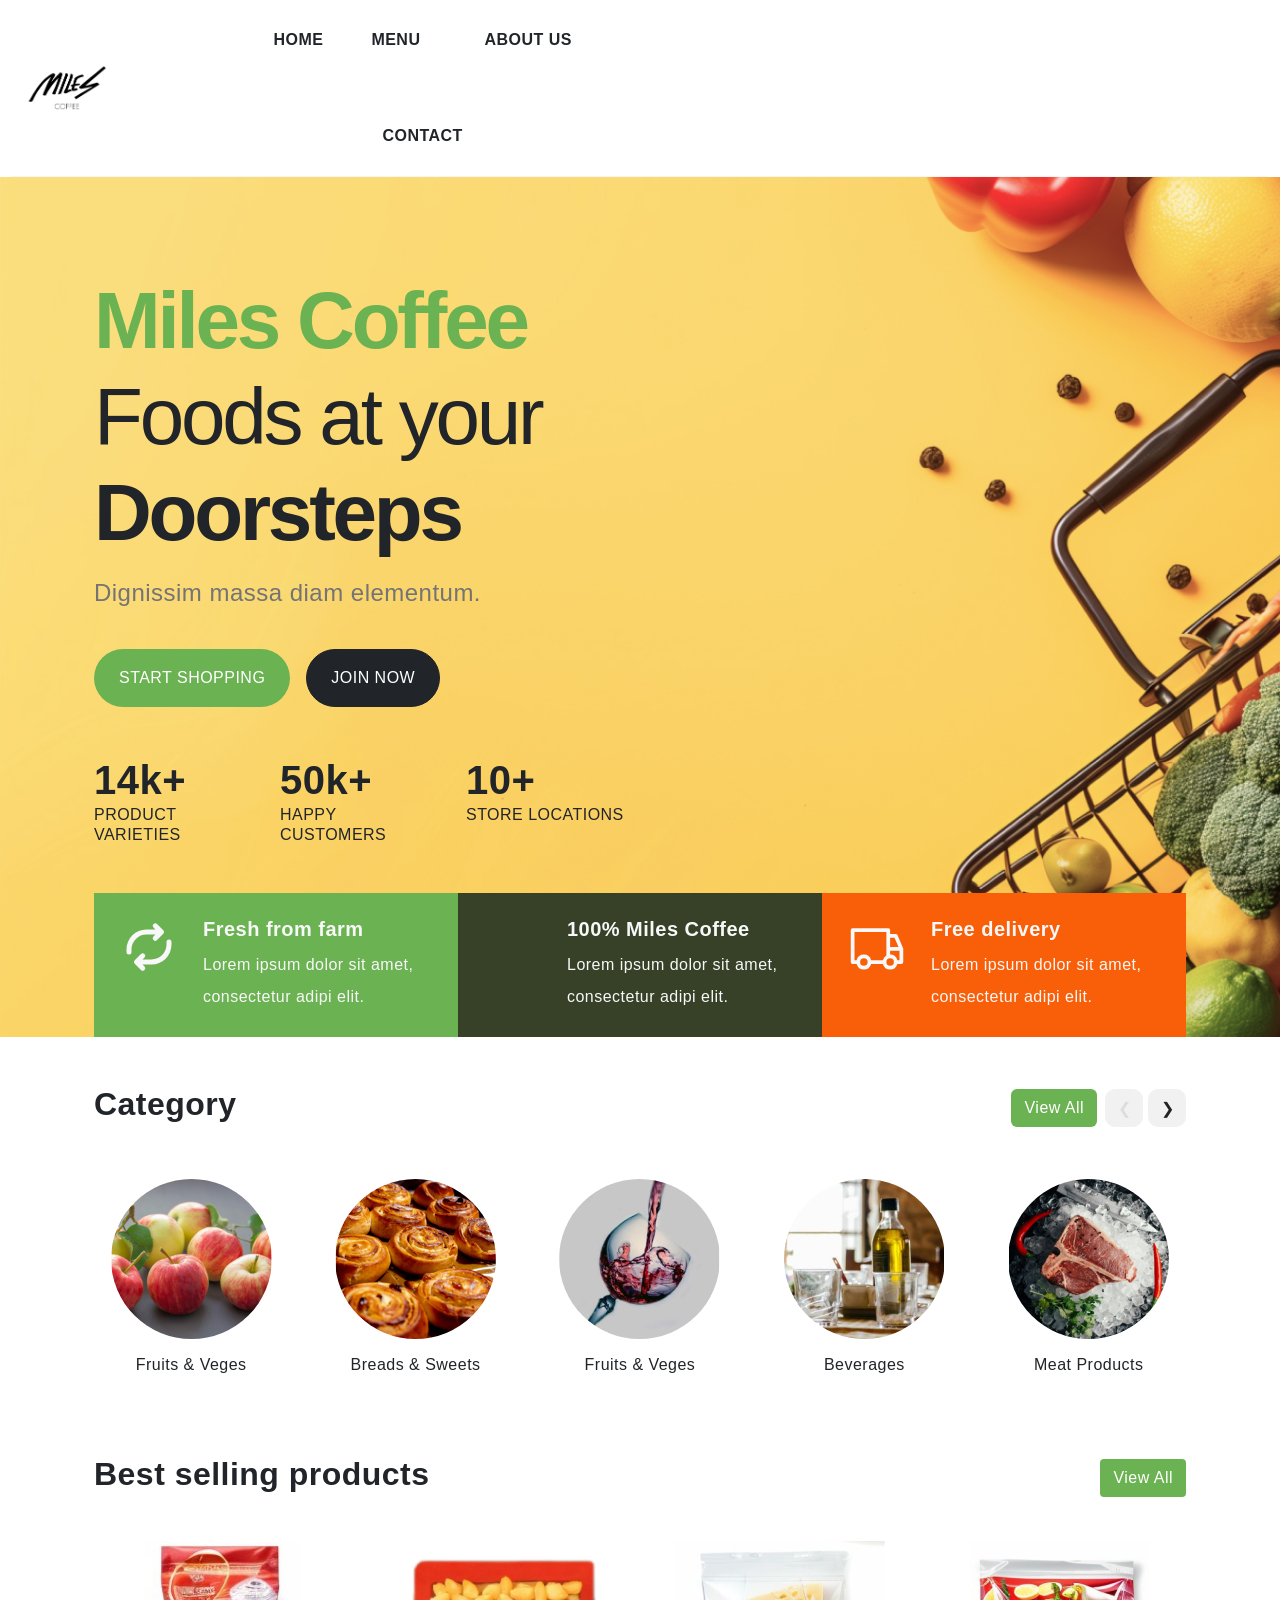
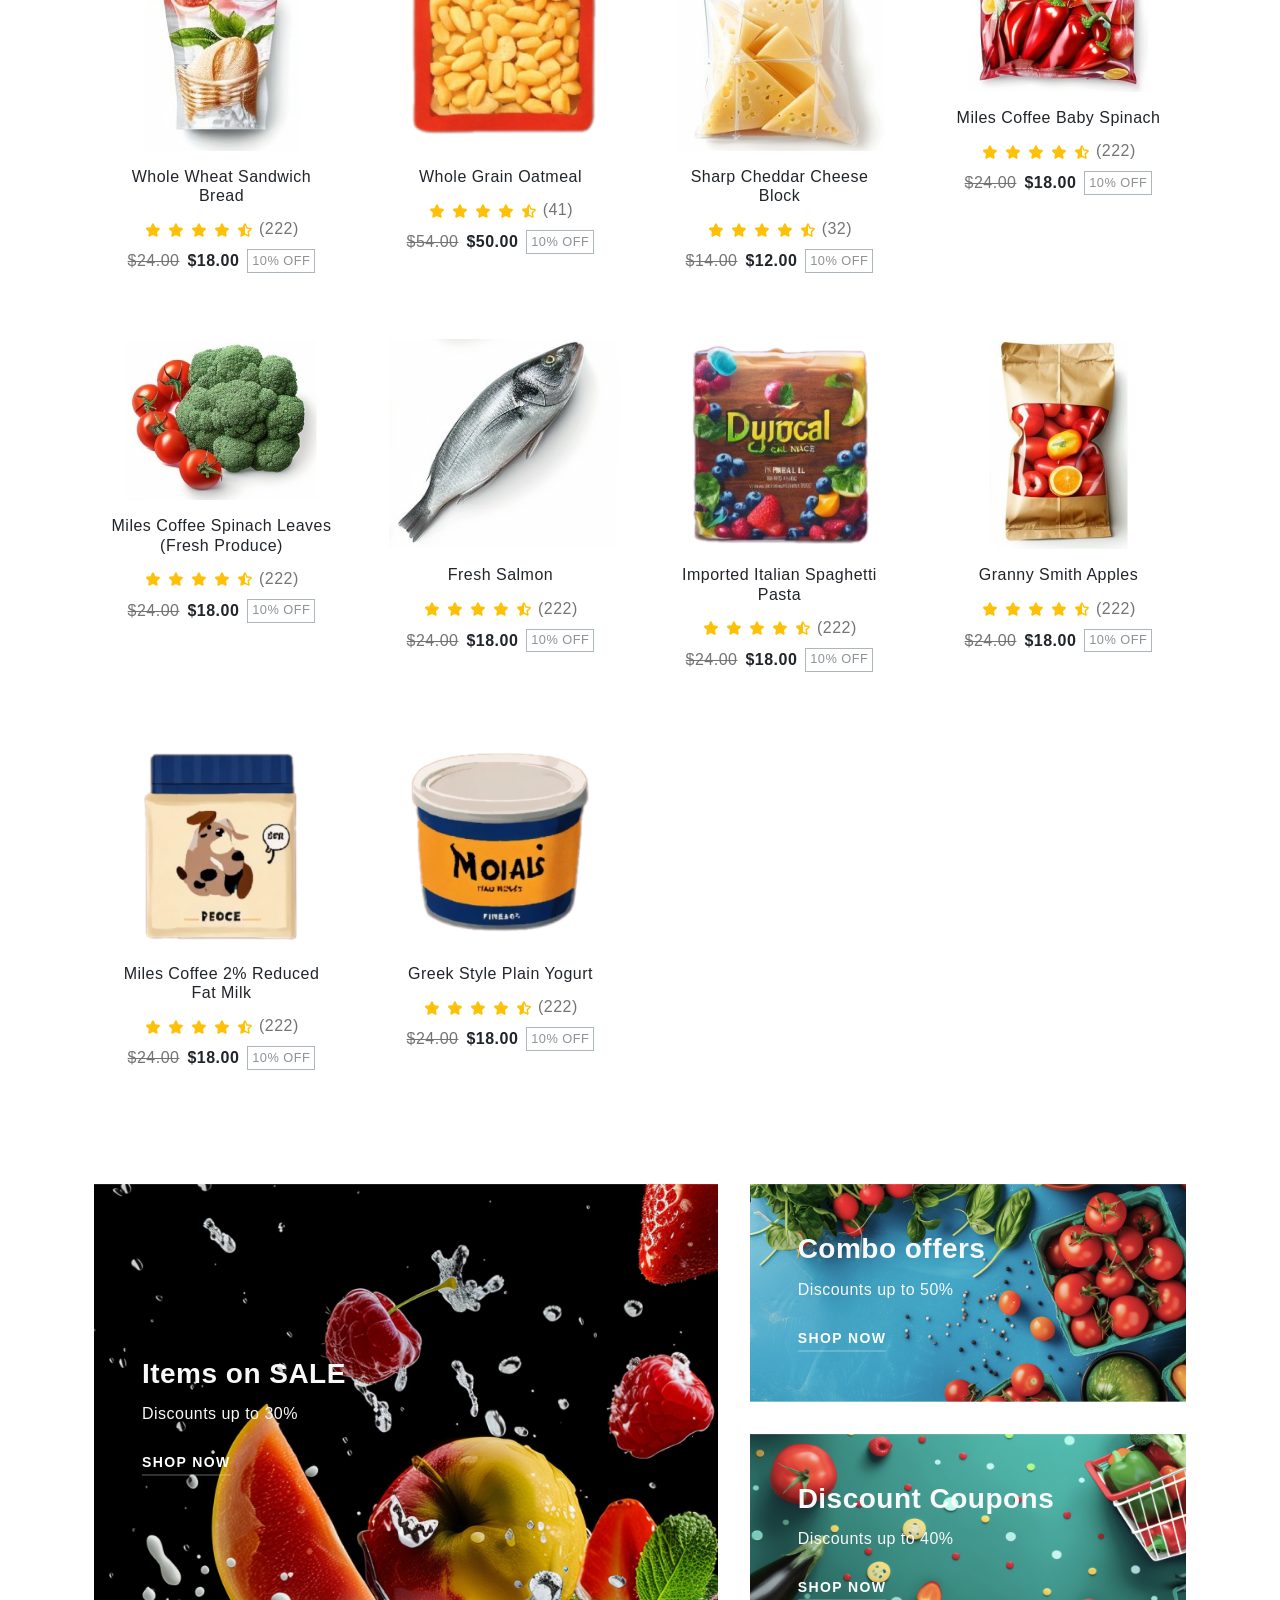
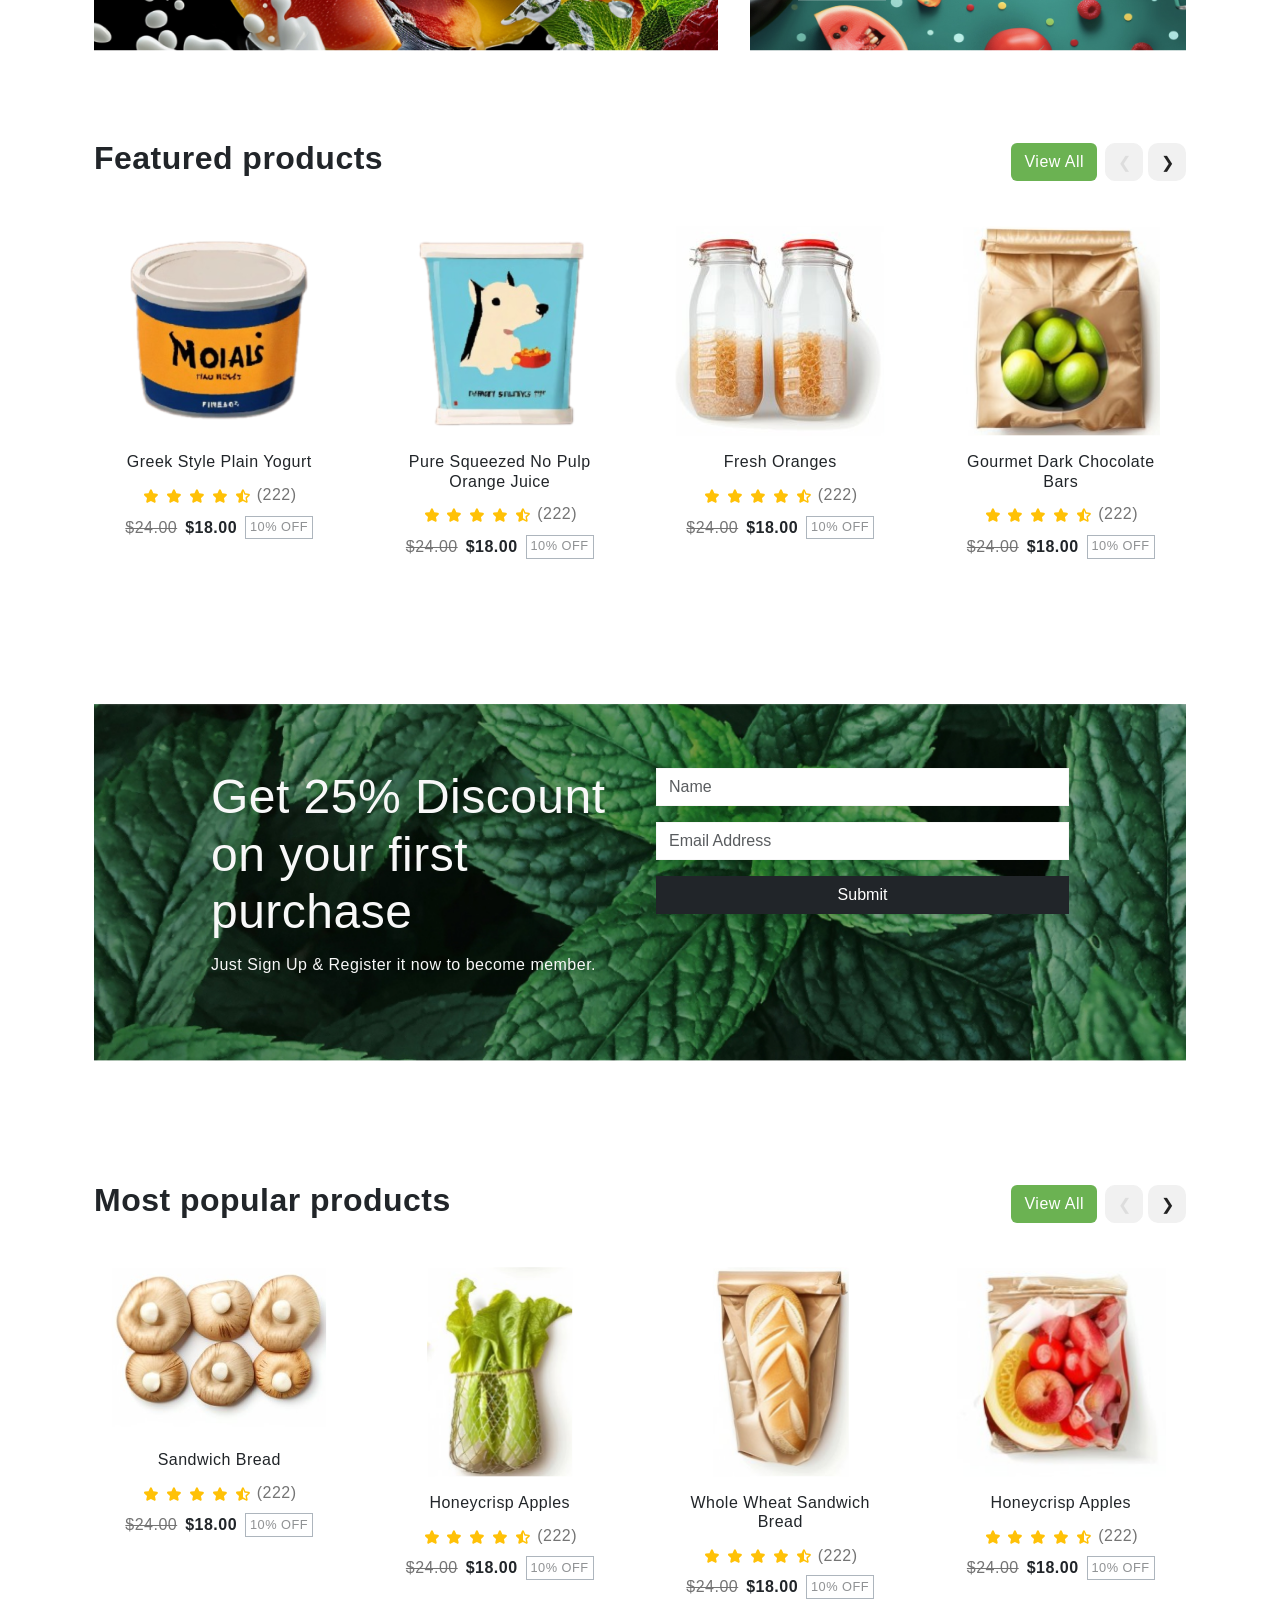
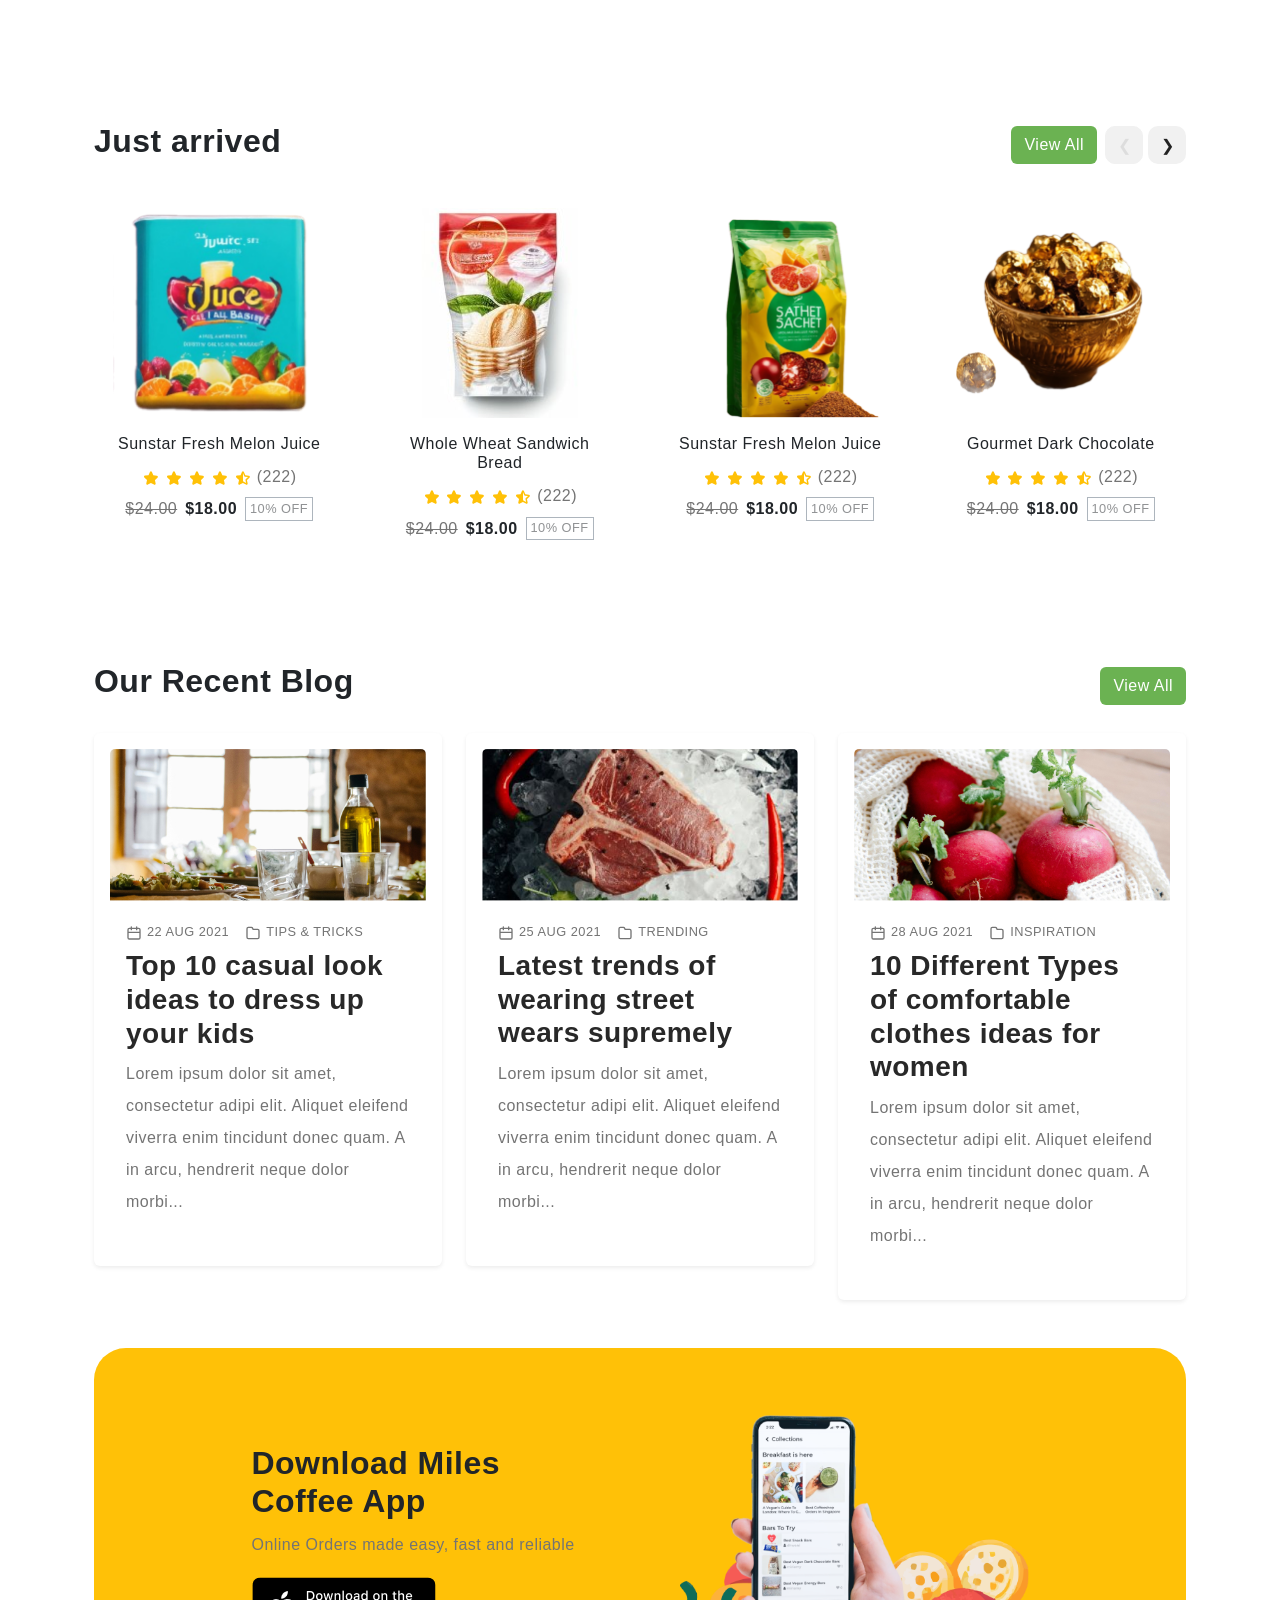
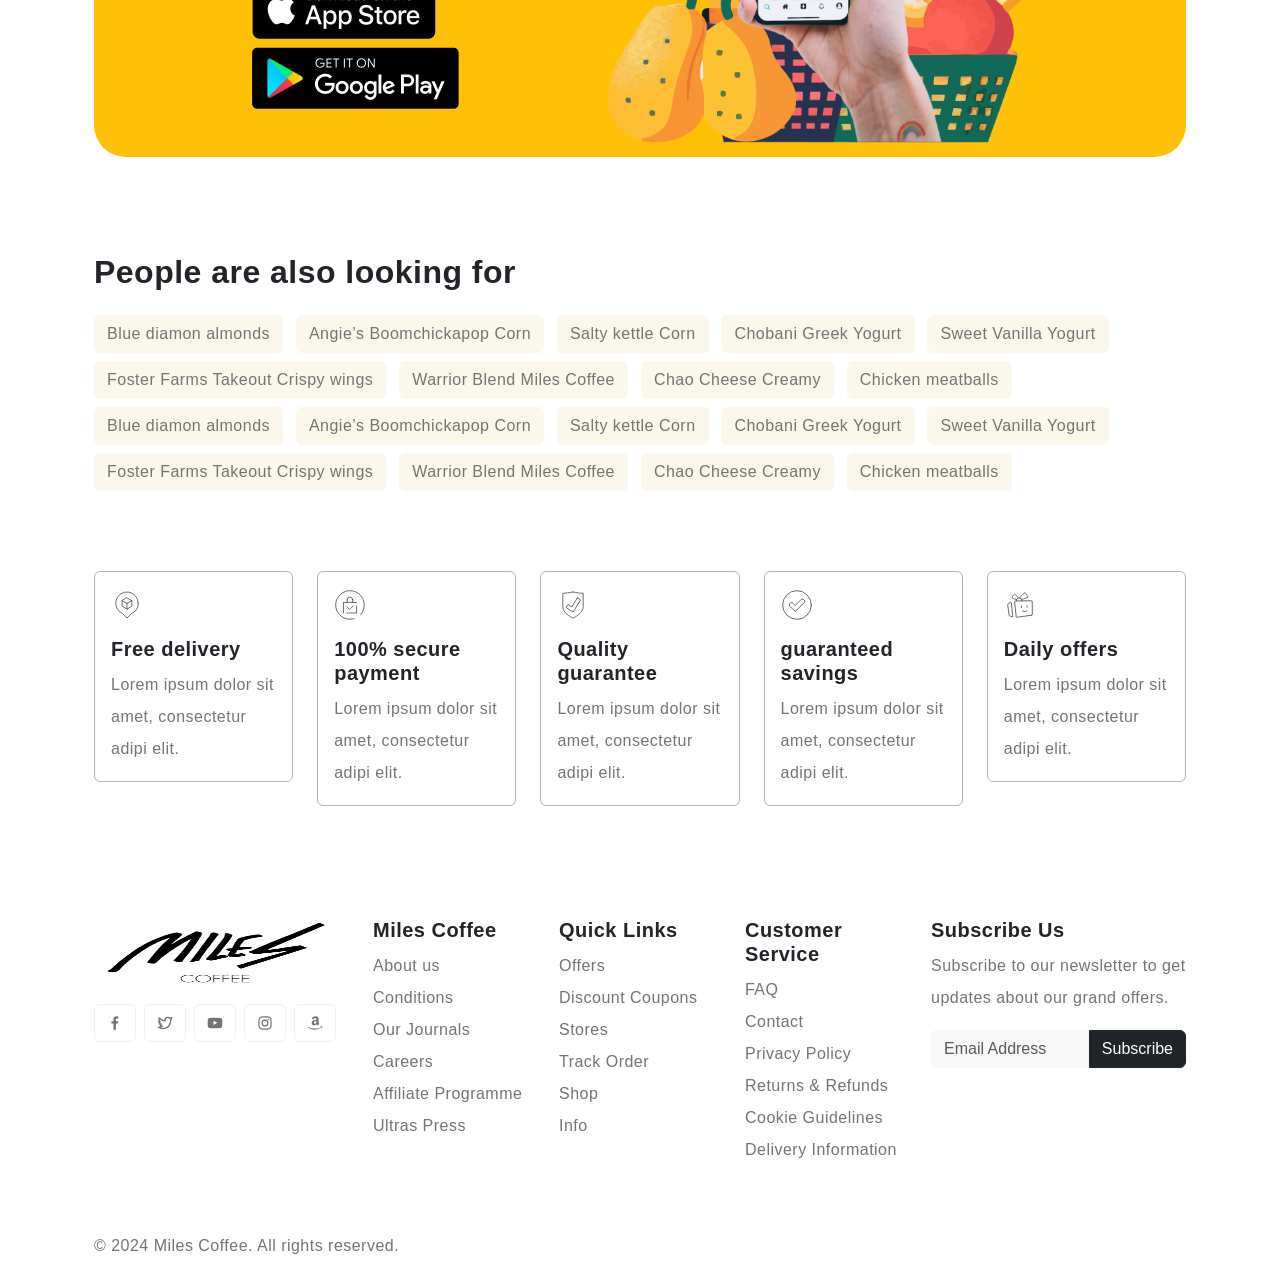
==== index.html @ 16cb5efe "First commit" ====
<!DOCTYPE html>
<html lang="en">
  <head>
    <title>Miles Coffee</title>
    <meta charset="utf-8">
    <meta http-equiv="X-UA-Compatible" content="IE=edge">
    <meta name="viewport" content="width=device-width, initial-scale=1.0">
    <meta name="format-detection" content="telephone=no">
    <meta name="apple-mobile-web-app-capable" content="yes">
    <meta name="author" content="">
    <meta name="keywords" content="">
    <meta name="description" content="">

    <link rel="stylesheet" href="https://cdn.jsdelivr.net/npm/swiper@9/swiper-bundle.min.css">
    <link href="https://cdn.jsdelivr.net/npm/bootstrap@5.3.0-alpha3/dist/css/bootstrap.min.css" rel="stylesheet" integrity="sha384-KK94CHFLLe+nY2dmCWGMq91rCGa5gtU4mk92HdvYe+M/SXH301p5ILy+dN9+nJOZ" crossorigin="anonymous">
    <link rel="stylesheet" type="text/css" href="css/vendor.css">
    <link rel="stylesheet" type="text/css" href="style.css">

    <link rel="preconnect" href="https://fonts.googleapis.com">
    <link rel="preconnect" href="https://fonts.gstatic.com" crossorigin>
    <link href="https://fonts.googleapis.com/css2?family=Nunito:wght@400;700&family=Open+Sans:ital,wght@0,400;0,700;1,400;1,700&display=swap" rel="stylesheet">

  </head>
  <body>

    <svg xmlns="http://www.w3.org/2000/svg" style="display: none;">
      <defs>
        <symbol xmlns="http://www.w3.org/2000/svg" id="facebook" viewBox="0 0 24 24"><path fill="currentColor" d="M15.12 5.32H17V2.14A26.11 26.11 0 0 0 14.26 2c-2.72 0-4.58 1.66-4.58 4.7v2.62H6.61v3.56h3.07V22h3.68v-9.12h3.06l.46-3.56h-3.52V7.05c0-1.05.28-1.73 1.76-1.73Z"/></symbol>
        <symbol xmlns="http://www.w3.org/2000/svg" id="twitter" viewBox="0 0 24 24"><path fill="currentColor" d="M22.991 3.95a1 1 0 0 0-1.51-.86a7.48 7.48 0 0 1-1.874.794a5.152 5.152 0 0 0-3.374-1.242a5.232 5.232 0 0 0-5.223 5.063a11.032 11.032 0 0 1-6.814-3.924a1.012 1.012 0 0 0-.857-.365a.999.999 0 0 0-.785.5a5.276 5.276 0 0 0-.242 4.769l-.002.001a1.041 1.041 0 0 0-.496.89a3.042 3.042 0 0 0 .027.439a5.185 5.185 0 0 0 1.568 3.312a.998.998 0 0 0-.066.77a5.204 5.204 0 0 0 2.362 2.922a7.465 7.465 0 0 1-3.59.448A1 1 0 0 0 1.45 19.3a12.942 12.942 0 0 0 7.01 2.061a12.788 12.788 0 0 0 12.465-9.363a12.822 12.822 0 0 0 .535-3.646l-.001-.2a5.77 5.77 0 0 0 1.532-4.202Zm-3.306 3.212a.995.995 0 0 0-.234.702c.01.165.009.331.009.488a10.824 10.824 0 0 1-.454 3.08a10.685 10.685 0 0 1-10.546 7.93a10.938 10.938 0 0 1-2.55-.301a9.48 9.48 0 0 0 2.942-1.564a1 1 0 0 0-.602-1.786a3.208 3.208 0 0 1-2.214-.935q.224-.042.445-.105a1 1 0 0 0-.08-1.943a3.198 3.198 0 0 1-2.25-1.726a5.3 5.3 0 0 0 .545.046a1.02 1.02 0 0 0 .984-.696a1 1 0 0 0-.4-1.137a3.196 3.196 0 0 1-1.425-2.673c0-.066.002-.133.006-.198a13.014 13.014 0 0 0 8.21 3.48a1.02 1.02 0 0 0 .817-.36a1 1 0 0 0 .206-.867a3.157 3.157 0 0 1-.087-.729a3.23 3.23 0 0 1 3.226-3.226a3.184 3.184 0 0 1 2.345 1.02a.993.993 0 0 0 .921.298a9.27 9.27 0 0 0 1.212-.322a6.681 6.681 0 0 1-1.026 1.524Z"/></symbol>
        <symbol xmlns="http://www.w3.org/2000/svg" id="youtube" viewBox="0 0 24 24"><path fill="currentColor" d="M23 9.71a8.5 8.5 0 0 0-.91-4.13a2.92 2.92 0 0 0-1.72-1A78.36 78.36 0 0 0 12 4.27a78.45 78.45 0 0 0-8.34.3a2.87 2.87 0 0 0-1.46.74c-.9.83-1 2.25-1.1 3.45a48.29 48.29 0 0 0 0 6.48a9.55 9.55 0 0 0 .3 2a3.14 3.14 0 0 0 .71 1.36a2.86 2.86 0 0 0 1.49.78a45.18 45.18 0 0 0 6.5.33c3.5.05 6.57 0 10.2-.28a2.88 2.88 0 0 0 1.53-.78a2.49 2.49 0 0 0 .61-1a10.58 10.58 0 0 0 .52-3.4c.04-.56.04-3.94.04-4.54ZM9.74 14.85V8.66l5.92 3.11c-1.66.92-3.85 1.96-5.92 3.08Z"/></symbol>
        <symbol xmlns="http://www.w3.org/2000/svg" id="instagram" viewBox="0 0 24 24"><path fill="currentColor" d="M17.34 5.46a1.2 1.2 0 1 0 1.2 1.2a1.2 1.2 0 0 0-1.2-1.2Zm4.6 2.42a7.59 7.59 0 0 0-.46-2.43a4.94 4.94 0 0 0-1.16-1.77a4.7 4.7 0 0 0-1.77-1.15a7.3 7.3 0 0 0-2.43-.47C15.06 2 14.72 2 12 2s-3.06 0-4.12.06a7.3 7.3 0 0 0-2.43.47a4.78 4.78 0 0 0-1.77 1.15a4.7 4.7 0 0 0-1.15 1.77a7.3 7.3 0 0 0-.47 2.43C2 8.94 2 9.28 2 12s0 3.06.06 4.12a7.3 7.3 0 0 0 .47 2.43a4.7 4.7 0 0 0 1.15 1.77a4.78 4.78 0 0 0 1.77 1.15a7.3 7.3 0 0 0 2.43.47C8.94 22 9.28 22 12 22s3.06 0 4.12-.06a7.3 7.3 0 0 0 2.43-.47a4.7 4.7 0 0 0 1.77-1.15a4.85 4.85 0 0 0 1.16-1.77a7.59 7.59 0 0 0 .46-2.43c0-1.06.06-1.4.06-4.12s0-3.06-.06-4.12ZM20.14 16a5.61 5.61 0 0 1-.34 1.86a3.06 3.06 0 0 1-.75 1.15a3.19 3.19 0 0 1-1.15.75a5.61 5.61 0 0 1-1.86.34c-1 .05-1.37.06-4 .06s-3 0-4-.06a5.73 5.73 0 0 1-1.94-.3a3.27 3.27 0 0 1-1.1-.75a3 3 0 0 1-.74-1.15a5.54 5.54 0 0 1-.4-1.9c0-1-.06-1.37-.06-4s0-3 .06-4a5.54 5.54 0 0 1 .35-1.9A3 3 0 0 1 5 5a3.14 3.14 0 0 1 1.1-.8A5.73 5.73 0 0 1 8 3.86c1 0 1.37-.06 4-.06s3 0 4 .06a5.61 5.61 0 0 1 1.86.34a3.06 3.06 0 0 1 1.19.8a3.06 3.06 0 0 1 .75 1.1a5.61 5.61 0 0 1 .34 1.9c.05 1 .06 1.37.06 4s-.01 3-.06 4ZM12 6.87A5.13 5.13 0 1 0 17.14 12A5.12 5.12 0 0 0 12 6.87Zm0 8.46A3.33 3.33 0 1 1 15.33 12A3.33 3.33 0 0 1 12 15.33Z"/></symbol>
        <symbol xmlns="http://www.w3.org/2000/svg" id="amazon" viewBox="0 0 24 24"><path fill="currentColor" d="M1.04 17.52q.1-.16.32-.02a21.308 21.308 0 0 0 10.88 2.9a21.524 21.524 0 0 0 7.74-1.46q.1-.04.29-.12t.27-.12a.356.356 0 0 1 .47.12q.17.24-.11.44q-.36.26-.92.6a14.99 14.99 0 0 1-3.84 1.58A16.175 16.175 0 0 1 12 22a16.017 16.017 0 0 1-5.9-1.09a16.246 16.246 0 0 1-4.98-3.07a.273.273 0 0 1-.12-.2a.215.215 0 0 1 .04-.12Zm6.02-5.7a4.036 4.036 0 0 1 .68-2.36A4.197 4.197 0 0 1 9.6 7.98a10.063 10.063 0 0 1 2.66-.66q.54-.06 1.76-.16v-.34a3.562 3.562 0 0 0-.28-1.72a1.5 1.5 0 0 0-1.32-.6h-.16a2.189 2.189 0 0 0-1.14.42a1.64 1.64 0 0 0-.62 1a.508.508 0 0 1-.4.46L7.8 6.1q-.34-.08-.34-.36a.587.587 0 0 1 .02-.14a3.834 3.834 0 0 1 1.67-2.64A6.268 6.268 0 0 1 12.26 2h.5a5.054 5.054 0 0 1 3.56 1.18a3.81 3.81 0 0 1 .37.43a3.875 3.875 0 0 1 .27.41a2.098 2.098 0 0 1 .18.52q.08.34.12.47a2.856 2.856 0 0 1 .06.56q.02.43.02.51v4.84a2.868 2.868 0 0 0 .15.95a2.475 2.475 0 0 0 .29.62q.14.19.46.61a.599.599 0 0 1 .12.32a.346.346 0 0 1-.16.28q-1.66 1.44-1.8 1.56a.557.557 0 0 1-.58.04q-.28-.24-.49-.46t-.3-.32a4.466 4.466 0 0 1-.29-.39q-.2-.29-.28-.39a4.91 4.91 0 0 1-2.2 1.52a6.038 6.038 0 0 1-1.68.2a3.505 3.505 0 0 1-2.53-.95a3.553 3.553 0 0 1-.99-2.69Zm3.44-.4a1.895 1.895 0 0 0 .39 1.25a1.294 1.294 0 0 0 1.05.47a1.022 1.022 0 0 0 .17-.02a1.022 1.022 0 0 1 .15-.02a2.033 2.033 0 0 0 1.3-1.08a3.13 3.13 0 0 0 .33-.83a3.8 3.8 0 0 0 .12-.73q.01-.28.01-.92v-.5a7.287 7.287 0 0 0-1.76.16a2.144 2.144 0 0 0-1.76 2.22Zm8.4 6.44a.626.626 0 0 1 .12-.16a3.14 3.14 0 0 1 .96-.46a6.52 6.52 0 0 1 1.48-.22a1.195 1.195 0 0 1 .38.02q.9.08 1.08.3a.655.655 0 0 1 .08.36v.14a4.56 4.56 0 0 1-.38 1.65a3.84 3.84 0 0 1-1.06 1.53a.302.302 0 0 1-.18.08a.177.177 0 0 1-.08-.02q-.12-.06-.06-.22a7.632 7.632 0 0 0 .74-2.42a.513.513 0 0 0-.08-.32q-.2-.24-1.12-.24q-.34 0-.8.04q-.5.06-.92.12a.232.232 0 0 1-.16-.04a.065.065 0 0 1-.02-.08a.153.153 0 0 1 .02-.06Z"/></symbol>

        <symbol xmlns="http://www.w3.org/2000/svg" id="menu" viewBox="0 0 24 24"><path fill="currentColor" d="M2 6a1 1 0 0 1 1-1h18a1 1 0 1 1 0 2H3a1 1 0 0 1-1-1m0 6.032a1 1 0 0 1 1-1h18a1 1 0 1 1 0 2H3a1 1 0 0 1-1-1m1 5.033a1 1 0 1 0 0 2h18a1 1 0 0 0 0-2z"/></symbol>
        <symbol xmlns="http://www.w3.org/2000/svg" id="link" viewBox="0 0 24 24"><path fill="currentColor" d="M12 19a1 1 0 1 0-1-1a1 1 0 0 0 1 1Zm5 0a1 1 0 1 0-1-1a1 1 0 0 0 1 1Zm0-4a1 1 0 1 0-1-1a1 1 0 0 0 1 1Zm-5 0a1 1 0 1 0-1-1a1 1 0 0 0 1 1Zm7-12h-1V2a1 1 0 0 0-2 0v1H8V2a1 1 0 0 0-2 0v1H5a3 3 0 0 0-3 3v14a3 3 0 0 0 3 3h14a3 3 0 0 0 3-3V6a3 3 0 0 0-3-3Zm1 17a1 1 0 0 1-1 1H5a1 1 0 0 1-1-1v-9h16Zm0-11H4V6a1 1 0 0 1 1-1h1v1a1 1 0 0 0 2 0V5h8v1a1 1 0 0 0 2 0V5h1a1 1 0 0 1 1 1ZM7 15a1 1 0 1 0-1-1a1 1 0 0 0 1 1Zm0 4a1 1 0 1 0-1-1a1 1 0 0 0 1 1Z"/></symbol>
        <symbol xmlns="http://www.w3.org/2000/svg" id="arrow-right" viewBox="0 0 24 24"><path fill="currentColor" d="M17.92 11.62a1 1 0 0 0-.21-.33l-5-5a1 1 0 0 0-1.42 1.42l3.3 3.29H7a1 1 0 0 0 0 2h7.59l-3.3 3.29a1 1 0 0 0 0 1.42a1 1 0 0 0 1.42 0l5-5a1 1 0 0 0 .21-.33a1 1 0 0 0 0-.76Z"/></symbol>
        <symbol xmlns="http://www.w3.org/2000/svg" id="category" viewBox="0 0 24 24"><path fill="currentColor" d="M19 5.5h-6.28l-.32-1a3 3 0 0 0-2.84-2H5a3 3 0 0 0-3 3v13a3 3 0 0 0 3 3h14a3 3 0 0 0 3-3v-10a3 3 0 0 0-3-3Zm1 13a1 1 0 0 1-1 1H5a1 1 0 0 1-1-1v-13a1 1 0 0 1 1-1h4.56a1 1 0 0 1 .95.68l.54 1.64a1 1 0 0 0 .95.68h7a1 1 0 0 1 1 1Z"/></symbol>
        <symbol xmlns="http://www.w3.org/2000/svg" id="calendar" viewBox="0 0 24 24"><path fill="currentColor" d="M19 4h-2V3a1 1 0 0 0-2 0v1H9V3a1 1 0 0 0-2 0v1H5a3 3 0 0 0-3 3v12a3 3 0 0 0 3 3h14a3 3 0 0 0 3-3V7a3 3 0 0 0-3-3Zm1 15a1 1 0 0 1-1 1H5a1 1 0 0 1-1-1v-7h16Zm0-9H4V7a1 1 0 0 1 1-1h2v1a1 1 0 0 0 2 0V6h6v1a1 1 0 0 0 2 0V6h2a1 1 0 0 1 1 1Z"/></symbol>
        <symbol xmlns="http://www.w3.org/2000/svg" id="heart" viewBox="0 0 24 24"><path fill="currentColor" d="M20.16 4.61A6.27 6.27 0 0 0 12 4a6.27 6.27 0 0 0-8.16 9.48l7.45 7.45a1 1 0 0 0 1.42 0l7.45-7.45a6.27 6.27 0 0 0 0-8.87Zm-1.41 7.46L12 18.81l-6.75-6.74a4.28 4.28 0 0 1 3-7.3a4.25 4.25 0 0 1 3 1.25a1 1 0 0 0 1.42 0a4.27 4.27 0 0 1 6 6.05Z"/></symbol>
        <symbol xmlns="http://www.w3.org/2000/svg" id="plus" viewBox="0 0 24 24"><path fill="currentColor" d="M19 11h-6V5a1 1 0 0 0-2 0v6H5a1 1 0 0 0 0 2h6v6a1 1 0 0 0 2 0v-6h6a1 1 0 0 0 0-2Z"/></symbol>
        <symbol xmlns="http://www.w3.org/2000/svg" id="minus" viewBox="0 0 24 24"><path fill="currentColor" d="M19 11H5a1 1 0 0 0 0 2h14a1 1 0 0 0 0-2Z"/></symbol>
        <symbol xmlns="http://www.w3.org/2000/svg" id="cart" viewBox="0 0 24 24"><path fill="currentColor" d="M8.5 19a1.5 1.5 0 1 0 1.5 1.5A1.5 1.5 0 0 0 8.5 19ZM19 16H7a1 1 0 0 1 0-2h8.491a3.013 3.013 0 0 0 2.885-2.176l1.585-5.55A1 1 0 0 0 19 5H6.74a3.007 3.007 0 0 0-2.82-2H3a1 1 0 0 0 0 2h.921a1.005 1.005 0 0 1 .962.725l.155.545v.005l1.641 5.742A3 3 0 0 0 7 18h12a1 1 0 0 0 0-2Zm-1.326-9l-1.22 4.274a1.005 1.005 0 0 1-.963.726H8.754l-.255-.892L7.326 7ZM16.5 19a1.5 1.5 0 1 0 1.5 1.5a1.5 1.5 0 0 0-1.5-1.5Z"/></symbol>
        <symbol xmlns="http://www.w3.org/2000/svg" id="check" viewBox="0 0 24 24"><path fill="currentColor" d="M18.71 7.21a1 1 0 0 0-1.42 0l-7.45 7.46l-3.13-3.14A1 1 0 1 0 5.29 13l3.84 3.84a1 1 0 0 0 1.42 0l8.16-8.16a1 1 0 0 0 0-1.47Z"/></symbol>
        <symbol xmlns="http://www.w3.org/2000/svg" id="trash" viewBox="0 0 24 24"><path fill="currentColor" d="M10 18a1 1 0 0 0 1-1v-6a1 1 0 0 0-2 0v6a1 1 0 0 0 1 1ZM20 6h-4V5a3 3 0 0 0-3-3h-2a3 3 0 0 0-3 3v1H4a1 1 0 0 0 0 2h1v11a3 3 0 0 0 3 3h8a3 3 0 0 0 3-3V8h1a1 1 0 0 0 0-2ZM10 5a1 1 0 0 1 1-1h2a1 1 0 0 1 1 1v1h-4Zm7 14a1 1 0 0 1-1 1H8a1 1 0 0 1-1-1V8h10Zm-3-1a1 1 0 0 0 1-1v-6a1 1 0 0 0-2 0v6a1 1 0 0 0 1 1Z"/></symbol>
        <symbol xmlns="http://www.w3.org/2000/svg" id="search" viewBox="0 0 24 24"><path fill="currentColor" d="M21.71 20.29L18 16.61A9 9 0 1 0 16.61 18l3.68 3.68a1 1 0 0 0 1.42 0a1 1 0 0 0 0-1.39ZM11 18a7 7 0 1 1 7-7a7 7 0 0 1-7 7Z"/></symbol>
        <symbol xmlns="http://www.w3.org/2000/svg" id="close" viewBox="0 0 15 15"><path fill="currentColor" d="M7.953 3.788a.5.5 0 0 0-.906 0L6.08 5.85l-2.154.33a.5.5 0 0 0-.283.843l1.574 1.613l-.373 2.284a.5.5 0 0 0 .736.518l1.92-1.063l1.921 1.063a.5.5 0 0 0 .736-.519l-.373-2.283l1.574-1.613a.5.5 0 0 0-.283-.844L8.921 5.85l-.968-2.062Z"/></symbol>
        
        <symbol xmlns="http://www.w3.org/2000/svg" id="package" viewBox="0 0 48 48"><path fill="none" stroke="currentColor" stroke-linecap="round" stroke-linejoin="round" d="m24 13.264l7.288 4.21L24 21.681l-7.288-4.209Z"/><path fill="none" stroke="currentColor" stroke-linecap="round" stroke-linejoin="round" d="M16.712 17.473v8.418L24 30.101l7.288-4.21v-8.418M24 30.1v-8.418"/><path fill="none" stroke="currentColor" stroke-linecap="round" stroke-linejoin="round" d="M40.905 21.405a16.905 16.905 0 1 0-23.389 15.611L24 43.5l6.484-6.484a16.906 16.906 0 0 0 10.42-15.611"/></symbol>
        <symbol xmlns="http://www.w3.org/2000/svg" id="secure" viewBox="0 0 48 48"><path fill="none" stroke="currentColor" stroke-linecap="round" stroke-linejoin="round" d="M14.134 36V20.11h19.732M19.279 36h14.587V25.45"/><path fill="none" stroke="currentColor" stroke-linecap="round" stroke-linejoin="round" d="m19.246 26.606l4.135 4.135l5.373-5.372m-8.934-9.282a4.087 4.087 0 1 1 8.174 0m0 0v4.023m-8.172-4.108v4.108"/><path fill="none" stroke="currentColor" stroke-linecap="round" stroke-linejoin="round" d="M30.288 44.566a21.516 21.516 0 1 1 9.69-6.18"/></symbol>
        <symbol xmlns="http://www.w3.org/2000/svg" id="quality" viewBox="0 0 48 48"><path fill="none" stroke="currentColor" stroke-linecap="round" stroke-linejoin="round" d="m30.59 13.45l4.77 2.94L24 34.68l-10.33-7l3.11-4.6l5.52 3.71l8.26-13.38Z"/><path fill="none" stroke="currentColor" stroke-linecap="round" stroke-linejoin="round" d="M24 4.5s-11.26 2-15.25 2v20a11.16 11.16 0 0 0 .8 4.1a15 15 0 0 0 2 3.61a22 22 0 0 0 2.81 3.07a34.47 34.47 0 0 0 3 2.48a34 34 0 0 0 2.89 1.86c1 .59 1.71 1 2.13 1.19l1 .49a1.44 1.44 0 0 0 1.24 0l1-.49c.42-.2 1.13-.6 2.13-1.19a34 34 0 0 0 2.89-1.86a34.47 34.47 0 0 0 3-2.48a22 22 0 0 0 2.81-3.07a15 15 0 0 0 2-3.61a11.16 11.16 0 0 0 .8-4.1v-20c-3.99.03-15.25-2-15.25-2"/></symbol>
        <symbol xmlns="http://www.w3.org/2000/svg" id="savings" viewBox="0 0 48 48"><circle cx="24" cy="24" r="21.5" fill="none" stroke="currentColor" stroke-linecap="round" stroke-linejoin="round"/><path fill="none" stroke="currentColor" stroke-linecap="round" stroke-linejoin="round" d="M12.5 23.684a3.298 3.298 0 0 1 5.63-2.332l3.212 3.212h0l8.53-8.53a3.298 3.298 0 0 1 5.628 2.333h0c0 .875-.348 1.714-.966 2.333L22.983 32.25a2.321 2.321 0 0 1-3.283 0l-6.234-6.233a3.298 3.298 0 0 1-.966-2.333"/></symbol>
        <symbol xmlns="http://www.w3.org/2000/svg" id="offers" viewBox="0 0 48 48"><path fill="none" stroke="currentColor" stroke-linecap="round" stroke-linejoin="round" d="m41.556 39.297l-22.022 3.11a1.097 1.097 0 0 1-1.245-.97l-2.352-22.311a1.097 1.097 0 0 1 1.08-1.213l24.238-.229a1.097 1.097 0 0 1 1.108 1.09l.137 19.429c.004.55-.4 1.017-.944 1.094M26.1 25.258v2.579m8.494-2.731v2.175"/><path fill="none" stroke="currentColor" stroke-linecap="round" stroke-linejoin="round" d="M34.343 32.346c-1.437.828-1.926 1.198-2.774 1.988c-1.19-.457-2.284-1.228-3.797-1.456m-15.953 8.721l-3.49-1.6a1.12 1.12 0 0 1-.643-.863L5.511 23.593c-.056-.4.108-.8.43-1.046l3.15-2.406a1.257 1.257 0 0 1 2.014.874l1.966 19.69a.887.887 0 0 1-1.252.894m11.989-28.112c.214-.456.964-1.716 2.76-3.618c3.108-3.323 4.26-4.288 4.26-4.288s1.42.75 3.27 3.109c1.876 2.358 1.93 3.832 1.93 3.832s.67-.08-4.797 1.688c-3.055.991-4.368 1.152-4.931 1.152"/><path fill="none" stroke="currentColor" stroke-linecap="round" stroke-linejoin="round" d="M26.97 17.828v-.054c0-.884-.241-1.715-.67-2.412c-.563-.91-1.447-1.608-2.492-1.876a3.58 3.58 0 0 0-1.072-.16c-.429 0-.858.053-1.233.214c-1.152.348-2.063 1.18-2.573 2.278a4.747 4.747 0 0 0-.428 1.956v.134"/><path fill="none" stroke="currentColor" stroke-linecap="round" stroke-linejoin="round" d="M18.93 15.818c-.562-.107-1.5-.349-3.135-.884c-2.304-.75-3.43-1.528-3.43-1.528s-.456-1.393 1.045-3.296s2.653-2.52 2.653-2.52s.911.778 3.43 3.485c1.26 1.313 1.796 2.09 2.01 2.465h.027"/></symbol>
        
        <symbol xmlns="http://www.w3.org/2000/svg" id="delivery" viewBox="0 0 32 32"><path fill="currentColor" d="m29.92 16.61l-3-7A1 1 0 0 0 26 9h-3V7a1 1 0 0 0-1-1H3a1 1 0 0 0-1 1v17a1 1 0 0 0 1 1h2.14a4 4 0 0 0 7.72 0h6.28a4 4 0 0 0 7.72 0H29a1 1 0 0 0 1-1v-7a1 1 0 0 0-.08-.39M23 11h2.34l2.14 5H23ZM9 26a2 2 0 1 1 2-2a2 2 0 0 1-2 2m10.14-3h-6.28a4 4 0 0 0-7.72 0H4V8h17v12.56A4 4 0 0 0 19.14 23M23 26a2 2 0 1 1 2-2a2 2 0 0 1-2 2m5-3h-1.14A4 4 0 0 0 23 20v-2h5Z"/></symbol>
        <symbol xmlns="http://www.w3.org/2000/svg" id="Miles Coffee" viewBox="0 0 24 24"><path fill="currentColor" d="M0 2.84c1.402 2.71 1.445 5.241 2.977 10.4c1.855 5.341 8.703 5.701 9.21 5.711c.46.726 1.513 1.704 3.926 2.21l.268-1.272c-2.082-.436-2.844-1.239-3.106-1.68l-.005.006c.087-.484 1.523-5.377-1.323-9.352C7.182 3.583 0 2.84 0 2.84m24 .84c-3.898.611-4.293-.92-11.473 3.093a11.879 11.879 0 0 1 2.625 10.05c3.723-1.486 5.166-3.976 5.606-6.466c0 0 1.27-4.716 3.242-6.677M12.527 6.773l-.002-.002v.004zM2.643 5.22s5.422 1.426 8.543 11.543c-2.945-.889-4.203-3.796-4.63-5.168h.006a15.863 15.863 0 0 0-3.92-6.375z"/></symbol>
        <symbol xmlns="http://www.w3.org/2000/svg" id="fresh" viewBox="0 0 24 24"><g fill="none"><path d="M24 0v24H0V0zM12.594 23.258l-.012.002l-.071.035l-.02.004l-.014-.004l-.071-.036c-.01-.003-.019 0-.024.006l-.004.01l-.017.428l.005.02l.01.013l.104.074l.015.004l.012-.004l.104-.074l.012-.016l.004-.017l-.017-.427c-.002-.01-.009-.017-.016-.018m.264-.113l-.014.002l-.184.093l-.01.01l-.003.011l.018.43l.005.012l.008.008l.201.092c.012.004.023 0 .029-.008l.004-.014l-.034-.614c-.003-.012-.01-.02-.02-.022m-.715.002a.023.023 0 0 0-.027.006l-.006.014l-.034.614c0 .012.007.02.017.024l.015-.002l.201-.093l.01-.008l.003-.011l.018-.43l-.003-.012l-.01-.01z"/><path fill="currentColor" d="M20 9a1 1 0 0 1 1 1v1a8 8 0 0 1-8 8H9.414l.793.793a1 1 0 0 1-1.414 1.414l-2.496-2.496a.997.997 0 0 1-.287-.567L6 17.991a.996.996 0 0 1 .237-.638l.056-.06l2.5-2.5a1 1 0 0 1 1.414 1.414L9.414 17H13a6 6 0 0 0 6-6v-1a1 1 0 0 1 1-1m-4.793-6.207l2.5 2.5a1 1 0 0 1 0 1.414l-2.5 2.5a1 1 0 1 1-1.414-1.414L14.586 7H11a6 6 0 0 0-6 6v1a1 1 0 1 1-2 0v-1a8 8 0 0 1 8-8h3.586l-.793-.793a1 1 0 0 1 1.414-1.414"/></g></symbol>

        <symbol xmlns="http://www.w3.org/2000/svg" id="star-full" viewBox="0 0 24 24"><path fill="currentColor" d="m3.1 11.3l3.6 3.3l-1 4.6c-.1.6.1 1.2.6 1.5c.2.2.5.3.8.3c.2 0 .4 0 .6-.1c0 0 .1 0 .1-.1l4.1-2.3l4.1 2.3s.1 0 .1.1c.5.2 1.1.2 1.5-.1c.5-.3.7-.9.6-1.5l-1-4.6c.4-.3 1-.9 1.6-1.5l1.9-1.7l.1-.1c.4-.4.5-1 .3-1.5s-.6-.9-1.2-1h-.1l-4.7-.5l-1.9-4.3s0-.1-.1-.1c-.1-.7-.6-1-1.1-1c-.5 0-1 .3-1.3.8c0 0 0 .1-.1.1L8.7 8.2L4 8.7h-.1c-.5.1-1 .5-1.2 1c-.1.6 0 1.2.4 1.6"/></symbol>
        <symbol xmlns="http://www.w3.org/2000/svg" id="star-half" viewBox="0 0 24 24"><path fill="currentColor" d="m3.1 11.3l3.6 3.3l-1 4.6c-.1.6.1 1.2.6 1.5c.2.2.5.3.8.3c.2 0 .4 0 .6-.1c0 0 .1 0 .1-.1l4.1-2.3l4.1 2.3s.1 0 .1.1c.5.2 1.1.2 1.5-.1c.5-.3.7-.9.6-1.5l-1-4.6c.4-.3 1-.9 1.6-1.5l1.9-1.7l.1-.1c.4-.4.5-1 .3-1.5s-.6-.9-1.2-1h-.1l-4.7-.5l-1.9-4.3s0-.1-.1-.1c-.1-.7-.6-1-1.1-1c-.5 0-1 .3-1.3.8c0 0 0 .1-.1.1L8.7 8.2L4 8.7h-.1c-.5.1-1 .5-1.2 1c-.1.6 0 1.2.4 1.6m8.9 5V5.8l1.7 3.8c.1.3.5.5.8.6l4.2.5l-3.1 2.8c-.3.2-.4.6-.3 1c0 .2.5 2.2.8 4.1l-3.6-2.1c-.2-.2-.3-.2-.5-.2"/></symbol>

        <symbol xmlns="http://www.w3.org/2000/svg" id="user" viewBox="0 0 24 24"><g fill="none" stroke="currentColor" stroke-width="1.5"><circle cx="12" cy="9" r="3"/><circle cx="12" cy="12" r="10"/><path stroke-linecap="round" d="M17.97 20c-.16-2.892-1.045-5-5.97-5s-5.81 2.108-5.97 5"/></g></symbol>
        <symbol xmlns="http://www.w3.org/2000/svg" id="wishlist" viewBox="0 0 24 24"><g fill="none" stroke="currentColor" stroke-width="1.5"><path d="M21 16.09v-4.992c0-4.29 0-6.433-1.318-7.766C18.364 2 16.242 2 12 2C7.757 2 5.636 2 4.318 3.332C3 4.665 3 6.81 3 11.098v4.993c0 3.096 0 4.645.734 5.321c.35.323.792.526 1.263.58c.987.113 2.14-.907 4.445-2.946c1.02-.901 1.529-1.352 2.118-1.47c.29-.06.59-.06.88 0c.59.118 1.099.569 2.118 1.47c2.305 2.039 3.458 3.059 4.445 2.945c.47-.053.913-.256 1.263-.579c.734-.676.734-2.224.734-5.321Z"/><path stroke-linecap="round" d="M15 6H9"/></g></symbol>
        <symbol xmlns="http://www.w3.org/2000/svg" id="shopping-bag" viewBox="0 0 24 24"><g fill="none" stroke="currentColor" stroke-width="1.5"><path d="M3.864 16.455c-.858-3.432-1.287-5.147-.386-6.301C4.378 9 6.148 9 9.685 9h4.63c3.538 0 5.306 0 6.207 1.154c.901 1.153.472 2.87-.386 6.301c-.546 2.183-.818 3.274-1.632 3.91c-.814.635-1.939.635-4.189.635h-4.63c-2.25 0-3.375 0-4.189-.635c-.814-.636-1.087-1.727-1.632-3.91Z"/><path d="m19.5 9.5l-.71-2.605c-.274-1.005-.411-1.507-.692-1.886A2.5 2.5 0 0 0 17 4.172C16.56 4 16.04 4 15 4M4.5 9.5l.71-2.605c.274-1.005.411-1.507.692-1.886A2.5 2.5 0 0 1 7 4.172C7.44 4 7.96 4 9 4"/><path d="M9 4a1 1 0 0 1 1-1h4a1 1 0 1 1 0 2h-4a1 1 0 0 1-1-1Z"/><path stroke-linecap="round" stroke-linejoin="round" d="M8 13v4m8-4v4m-4-4v4"/></g></symbol>

        <symbol xmlns="http://www.w3.org/2000/svg" id="fruits" viewBox="0 0 48 48"><g fill="currentColor" fill-rule="evenodd" clip-rule="evenodd"><path d="M18.88 7.566a1 1 0 0 1 1 1v6.6a1 1 0 1 1-2 0v-6.6a1 1 0 0 1 1-1"/><path d="M11.78 13.905c1.13-.27 2.283-.065 3.48.553c.975.505 1.667.736 2.206.847c.538.112.966.114 1.483.114v2h-.02c-.516 0-1.12 0-1.868-.155c-.757-.157-1.622-.462-2.72-1.03c-.878-.453-1.54-.517-2.096-.384c-.584.14-1.201.53-1.912 1.264c-1.632 1.688-2.139 3.426-2.316 4.762c-.1 1.644.197 4.89 1.668 8.063c.5 1.08 1.21 2.57 2.076 3.737c.432.582.866 1.03 1.283 1.306c.405.267.741.34 1.046.288c3.123-.538 3.71-.551 4.319-.551h1.037v2H18.38c-.422 0-.92 0-3.95.522c-.94.162-1.787-.127-2.488-.59c-.689-.455-1.284-1.106-1.787-1.783c-1.005-1.353-1.791-3.024-2.284-4.088c-1.638-3.532-1.972-7.137-1.848-9.064l.003-.032l.004-.032c.212-1.644.844-3.839 2.866-5.928c.845-.874 1.783-1.556 2.885-1.82"/><path d="M14.64 11.41c1.496 1.431 2.307 3.166 2.307 4.51a1 1 0 1 0 2 0c0-2.05-1.168-4.275-2.925-5.956C14.244 8.265 11.743 7 8.896 7a1 1 0 0 0 0 2c2.244 0 4.268.999 5.743 2.41"/><path d="M8.574 7.009a1 1 0 0 1 1.116.868c.492 3.93 3.945 6 6.734 7.115a1 1 0 0 1-.743 1.857c-2.869-1.147-7.335-3.604-7.975-8.724a1 1 0 0 1 .868-1.116m17.188 6.894c-1.152-.264-2.334-.066-3.57.548c-1.02.506-1.747.74-2.317.853c-.57.113-1.022.115-1.56.115a1 1 0 0 0 0 2h.019c.537 0 1.16 0 1.93-.153c.781-.155 1.676-.458 2.816-1.024c.924-.458 1.632-.528 2.236-.39c.626.144 1.277.542 2.017 1.277c1.716 1.703 2.235 3.452 2.414 4.784a1 1 0 0 0 1.982-.266c-.222-1.653-.884-3.85-2.987-5.938c-.881-.874-1.85-1.548-2.98-1.806m.945 20.377a1 1 0 0 0-1.414.027c-.757.786-1.393 1.05-1.931.962c-3.252-.538-3.86-.55-4.485-.55a1 1 0 0 0 0 2h.028c.447 0 .967 0 4.13.523c1.522.252 2.785-.599 3.699-1.548a1 1 0 0 0-.027-1.415"/><path d="M32.65 16.103c-1.003 1.81-1.263 3.709-.864 4.992a1 1 0 1 1-1.91.594c-.609-1.959-.153-4.43 1.025-6.556c1.193-2.152 3.206-4.101 5.925-4.947a1 1 0 1 1 .594 1.91c-2.143.666-3.78 2.222-4.77 4.007"/><path d="M34.719 17.379c-1.168 1.71-2.748 2.793-4.073 3.013a1 1 0 1 0 .326 1.973c2.023-.335 4.027-1.851 5.398-3.858c1.388-2.032 2.227-4.706 1.762-7.515a1 1 0 1 0-1.974.326c.367 2.214-.288 4.375-1.44 6.06"/><path d="M31.78 23a2.5 2.5 0 1 0 0 5a2.5 2.5 0 0 0 0-5m-4.5 2.5a4.5 4.5 0 1 1 9 0a4.5 4.5 0 0 1-9 0"/><path d="M37.845 18.09a4.5 4.5 0 0 1 2.716 5.755a1 1 0 1 1-1.883-.675a2.5 2.5 0 1 0-4.706-1.69a1 1 0 0 1-1.882-.675a4.5 4.5 0 0 1 5.755-2.715"/><path d="M36.253 23.176a4.501 4.501 0 0 1 3.822 8.014a1 1 0 1 1-1.144-1.64a2.5 2.5 0 1 0-3.008-3.99a1 1 0 1 1-1.262-1.552a4.501 4.501 0 0 1 1.592-.832M27.78 29a2.5 2.5 0 1 0 0 5a2.5 2.5 0 0 0 0-5m-4.5 2.5a4.5 4.5 0 1 1 9 0a4.5 4.5 0 0 1-9 0"/><path d="M35.78 29a2.5 2.5 0 1 0 0 5a2.5 2.5 0 0 0 0-5m-4.5 2.5a4.5 4.5 0 1 1 9 0a4.5 4.5 0 0 1-9 0"/><path d="M31.78 35a2.5 2.5 0 1 0 0 5a2.5 2.5 0 0 0 0-5m-4.5 2.5a4.5 4.5 0 1 1 9 0a4.5 4.5 0 0 1-9 0"/><path d="M37.834 33.966a1 1 0 0 1 1.278-.606a4.5 4.5 0 1 1-4.675 7.44a1 1 0 1 1 1.405-1.423a2.5 2.5 0 1 0 2.598-4.133a1 1 0 0 1-.606-1.278"/></g></symbol>
        <symbol xmlns="http://www.w3.org/2000/svg" id="dairy" viewBox="0 0 48 48"><g fill="none"><path d="M0 0h48v48H0z"/><path fill="currentColor" fill-rule="evenodd" d="M10 5a1 1 0 0 1 1-1h18.571a1 1 0 0 1 .559.17l7.428 5A1 1 0 0 1 38 10v33a1 1 0 0 1-1 1H18.429a1 1 0 0 1-.559-.17l-7.428-5A1 1 0 0 1 10 38zm2 1.878v2.494a2 2 0 0 0 .168.802l1.985 4.539a1 1 0 0 0 1.67.258l.682-.781A2 2 0 0 0 17 12.873v-2.63zM19 11v31h17V11zm14.723-2h-14.99l-4.456-3h14.99zM36 23a8 8 0 1 0-16 0a8 8 0 0 0 16 0M17 40.833V16.61a2.964 2.964 0 0 1-2 .702v22.175zm-4-2.692V16.5h.012a2.997 2.997 0 0 1-.691-.986L12 14.781v22.687zM28 17a6 6 0 1 0 0 12a6 6 0 0 0 0-12m-4 5a1 1 0 0 1 1-1h6v2h-6a1 1 0 0 1-1-1m2 3a1 1 0 0 1 1-1h2v2h-2a1 1 0 0 1-1-1" clip-rule="evenodd"/></g></symbol>
        <symbol xmlns="http://www.w3.org/2000/svg" id="meat" viewBox="0 0 48 48"><g fill="currentColor"><path d="M14 14a1 1 0 1 0 0-2a1 1 0 0 0 0 2"/><path fill-rule="evenodd" d="M15.086 6c1.26-1.26 3.414-.368 3.414 1.414V9h1.586c1.782 0 2.674 2.154 1.414 3.414l-1.793 1.793a1.138 1.138 0 0 1-.037.036l3.456 5.847a4 4 0 0 0 4.08 1.914l12.58-2.027c1.63-.263 2.74 1.609 1.728 2.914c-.97 1.251-1.459 2.85-1.812 4.6C38.384 34.02 32.854 39.052 26 39.88V42h2.5v2H19v-2h5v-2c-5.414 0-10.21-2.607-13.107-6.608c-2.324-3.21-1.946-7.335-1.006-10.767l.495-1.805a6.996 6.996 0 0 0 .181-2.822L10.5 18H7.914C6.132 18 5.24 15.846 6.5 14.586zm5 5l-1.466 1.466l-.73-1.233a4.55 4.55 0 0 0-.307-.455c.275.142.586.222.917.222zM16.5 9c0 .334.082.65.227.926a4.548 4.548 0 0 0-1.894-.845L16.5 7.414zm-8.586 7l1.595-1.594c.04.208.096.416.168.624l.334.97zm3.654-1.622a2.548 2.548 0 0 1 4.601-2.127l5.236 8.857a6 6 0 0 0 6.119 2.87l12.148-1.957c-1.082 1.557-1.589 3.383-1.93 5.075a13.09 13.09 0 0 1-1.419 3.815a.999.999 0 0 0-.247.222C34.183 33.513 31.378 35 28.264 35C22.654 35 18 30.136 18 24a1 1 0 0 0-2 0c0 7.12 5.432 13 12.264 13c.4 0 .794-.02 1.184-.06A14.402 14.402 0 0 1 24 38c-4.763 0-8.96-2.291-11.487-5.78c-1.766-2.439-1.6-5.773-.697-9.066l.495-1.806a8.998 8.998 0 0 0-.171-5.311z" clip-rule="evenodd"/></g></symbol>
        <symbol xmlns="http://www.w3.org/2000/svg" id="seafood" viewBox="0 0 24 24"><path fill="currentColor" d="M13.497 4.564c1.649-.906 3.859-1.137 6.669-.694c.119.685.221 1.711.147 2.86c-.102 1.572-.53 3.278-1.602 4.656l-.165.212l-.036.263v.002l-.002.014l-.013.074a9.298 9.298 0 0 1-1.294 3.217l-.84-1.688l-.96.72C13.65 15.513 10.903 16 9 16H8v1c0 .77-.004 1.293-.106 1.804a3.722 3.722 0 0 1-.147.53l-4.011-4.012a8.2 8.2 0 0 1 .978-.209A10.285 10.285 0 0 1 5.985 15H7v-1c0-2.697.864-3.993 1.83-5.442L9.202 8L7.428 5.339a9.688 9.688 0 0 1 1.765-.411c.609-.088 1.228-.13 1.773-.123c.202.002.385.012.548.026c.09.768.373 1.643.861 2.475c.725 1.236 1.938 2.442 3.774 3.13l.936.351l.703-1.872l-.937-.351c-1.364-.512-2.234-1.39-2.75-2.27c-.385-.655-.557-1.28-.604-1.73m6.947 7.845c1.285-1.759 1.752-3.81 1.865-5.55c.117-1.806-.14-3.371-.344-4.121l-.164-.605l-.616-.116c-3.425-.643-6.471-.492-8.855.91a7.649 7.649 0 0 0-1.338-.122c-.66-.009-1.383.042-2.083.143c-.698.1-1.397.252-2.004.455c-.575.193-1.193.471-1.612.89l-.58.58L6.8 8.003c-.813 1.256-1.6 2.711-1.767 5.054c-.19.02-.4.045-.622.08c-.857.131-2.032.409-2.965 1.03l-1.015.678l7.725 7.725l.676-1.015c.563-.845.87-1.59 1.024-2.359c.083-.413.118-.823.133-1.231c1.704-.117 3.837-.545 5.612-1.523l1.12 2.25l.983-.983c1.188-1.189 1.88-2.582 2.273-3.653a11.298 11.298 0 0 0 .467-1.646M17.5 4.58l1.417 1.417L17.5 7.414l-1.417-1.417z"/></symbol>
        <symbol xmlns="http://www.w3.org/2000/svg" id="bakery" viewBox="0 0 24 24"><path fill="currentColor" d="M19.87 17.412q.828.436 1.365-.206q.536-.643.138-1.414l-1.911-3.584l-1.666 4.123zm-5.308-.912h2.084l2.439-6.027q.228-.565.077-.914q-.15-.35-.57-.52l-2-.8q-.455-.19-.88-.047q-.424.145-.474.639zm-7.208 0h2.084l-.676-7.746q-.05-.39-.455-.548q-.405-.158-.9.032l-2 .8q-.45.19-.527.598q-.078.406.112.914zm-3.223.912l2.073-1.081l-1.627-4.123l-1.95 3.661q-.437.79.148 1.366q.585.575 1.356.177m6.307-.912h3.124l.788-8.912q.05-.455-.228-.772q-.278-.316-.772-.316h-2.7q-.373 0-.709.288t-.291.724zM3.53 18.538q-.87 0-1.45-.595q-.579-.595-.579-1.44q0-.28.068-.548q.069-.268.194-.524L4.077 11q-.33-.865-.08-1.715q.25-.85 1.045-1.173l2-.8q.427-.183.873-.185q.447-.002.797.265q.08-.782.628-1.337q.548-.555 1.34-.555h2.67q.78 0 1.338.526t.677 1.29q.293-.281.739-.225q.446.057.854.22l2 .8q.807.324 1.092 1.164q.285.84-.088 1.675l2.315 4.43q.111.218.186.437t.075.456q0 .933-.647 1.6q-.647.665-1.57.665q-.227 0-.431-.052q-.205-.053-.41-.16l-1.626-.826H6.134l-1.515.788q-.248.137-.524.194q-.276.056-.566.056m8.49-6.519"/></symbol>
        <symbol xmlns="http://www.w3.org/2000/svg" id="canned" viewBox="0 0 32 32"><g fill="none"><g fill="currentColor" clip-path="url(#fluentEmojiHighContrastCannedFood0)"><path d="M8 5.04h16v5.03h-2.239a7.977 7.977 0 0 0-5.771-2.46a7.977 7.977 0 0 0-5.771 2.46H8zm13.846 16.02H24v5.98H8v-5.98h2.134a7.978 7.978 0 0 0 5.856 2.55a7.978 7.978 0 0 0 5.856-2.55m-8.196-8.265a2.232 2.232 0 0 1-1.7-2.165h2.29c.71 0 1.344.333 1.752.852a2.232 2.232 0 0 1 1.768-.862h2.28a2.233 2.233 0 0 1-1.723 2.172a3.952 3.952 0 0 1-.757 7.828h-3.14c-2.18 0-3.95-1.77-3.95-3.95a3.954 3.954 0 0 1 3.18-3.875"/><path d="M3 3.52A3.52 3.52 0 0 1 6.52 0h18.3a3.52 3.52 0 0 1 2.17 6.292v19.5a3.532 3.532 0 0 1 1.35 2.778a3.52 3.52 0 0 1-3.52 3.52H6.52A3.52 3.52 0 0 1 3 28.57a3.54 3.54 0 0 1 2-3.185V6.696A3.52 3.52 0 0 1 3 3.52M24.82 2H6.52a1.52 1.52 0 1 0 0 3.04H7v22h-.48c-.84 0-1.52.69-1.52 1.53c0 .84.68 1.52 1.52 1.52h18.3c.84 0 1.52-.68 1.52-1.52c0-.78-.585-1.43-1.34-1.52V5.03A1.52 1.52 0 0 0 24.82 2"/></g><defs><clipPath id="fluentEmojiHighContrastCannedFood0"><path fill="#fff" d="M0 0h32v32H0z"/></clipPath></defs></g></symbol>
        <symbol xmlns="http://www.w3.org/2000/svg" id="frozen" viewBox="0 0 24 24"><g fill="none" stroke="currentColor" stroke-width="1.5"><path d="M4 10c0-3.771 0-5.657 1.172-6.828C6.343 2 8.229 2 12 2c3.771 0 5.657 0 6.828 1.172C20 4.343 20 6.229 20 10v3c0 3.771 0 5.657-1.172 6.828C17.657 21 15.771 21 12 21c-3.771 0-5.657 0-6.828-1.172C4 18.657 4 16.771 4 13z"/><path stroke-linejoin="round" d="M17 21v1h-1v-1m-8 0v1H7v-1"/><path d="M20 11.5H4"/><path stroke-linecap="round" d="M17 7v2m0 5v2"/></g></symbol>
        <symbol xmlns="http://www.w3.org/2000/svg" id="pasta" viewBox="0 0 32 32"><path fill="currentColor" d="m11.414 15l-8-8L2 8.414L8.586 15H2v1a14 14 0 0 0 28 0v-1ZM16 28A12.017 12.017 0 0 1 4.042 17h23.917A12.017 12.017 0 0 1 16 28"/><path fill="currentColor" d="M22 8a5.005 5.005 0 0 0-1.57.255A8.024 8.024 0 0 0 14 5a7.936 7.936 0 0 0-4.906 1.68L4.414 2L3 3.414l6.05 6.05l.707-.707A5.96 5.96 0 0 1 14 7a6.02 6.02 0 0 1 4.688 2.264a5.06 5.06 0 0 0-.59.61A2.99 2.99 0 0 1 15.754 11H12v2h3.754a4.98 4.98 0 0 0 3.904-1.874A3 3 0 0 1 25 13h2a5.006 5.006 0 0 0-5-5"/></symbol>
        <symbol xmlns="http://www.w3.org/2000/svg" id="breakfast" viewBox="0 0 2048 2048"><path fill="currentColor" d="M1408 592q-26 0-45-19t-19-45q0-51 19-98t56-83l79-80q38-38 38-91q0-26 19-45t45-19q26 0 45 19t19 45q0 51-19 98t-56 83l-79 80q-38 38-38 91q0 26-19 45t-45 19m-384 0q-26 0-45-19t-19-45q0-51 19-98t56-83l79-80q38-38 38-91q0-26 19-45t45-19q26 0 45 19t19 45q0 51-19 98t-56 83l-79 80q-38 38-38 91q0 26-19 45t-45 19m832 176q40 0 75 15t61 41t41 61t15 75v384q0 40-15 75t-41 61t-61 41t-75 15h-57q-2 7-3 13t-4 12v39q0 66-25 124t-69 102t-102 69t-124 25h-384q-78 0-144-35t-110-93H334q-66 0-124-25t-102-68t-69-102t-25-125v-64h256q0-79 30-149t83-122t122-83t149-30q30 0 58 5t56 14V640h1024v128zM654 1152q-53 0-99 20t-82 55t-55 81t-20 100h370v-228q-26-13-54-20t-60-8m-320 512h441q-7-29-7-64v-64H153q10 28 28 51t41 41t52 26t60 10m463 67v1l1 2v-1zm867-131V768H896v832q0 40 15 75t41 61t61 41t75 15h384q40 0 75-15t61-41t41-61t15-75m256-256V960q0-26-19-45t-45-19h-64v512h64q26 0 45-19t19-45"/></symbol>
        <symbol xmlns="http://www.w3.org/2000/svg" id="snacks" viewBox="0 0 48 48"><g fill="none" stroke="currentColor" stroke-linejoin="round" stroke-width="4"><path d="M6 14h36V8h-4l-2-4H12l-2 4H6z"/><path stroke-linecap="round" d="m36 44l2-30H10l2 30z"/></g></symbol>
        <symbol xmlns="http://www.w3.org/2000/svg" id="beverages" viewBox="0 0 24 24"><path fill="currentColor" d="M4 2h3.323l1.2 3H3v2h2.118l.827 14.059a1 1 0 0 0 .998.941h10.114a1 1 0 0 0 .998-.941L18.882 7H21V5H10.677l-2-5H4zm3.3 8.025L7.12 7h9.758l-.292 4.967c-2.307-.114-3.164-.475-4.216-.896c-1.092-.436-2.4-.936-5.072-1.046m.117 2.008c2.304.114 3.172.48 4.223.9c1.06.424 2.316.905 4.83 1.031L16.113 20H7.886z"/></symbol>
        <symbol xmlns="http://www.w3.org/2000/svg" id="spices" viewBox="0 0 24 24"><path fill="currentColor" d="M14.178 9.766a9.981 9.981 0 0 0 4.827-2.622V4.003h-14v3.141a9.98 9.98 0 0 0 4.827 2.622a2.5 2.5 0 0 1 4.346 0m.208 2a2.501 2.501 0 0 1-4.762 0a11.941 11.941 0 0 1-4.62-2.015v10.252h14V9.75a11.942 11.942 0 0 1-4.618 2.016M4.005 2.004h16a1 1 0 0 1 1 1v18a1 1 0 0 1-1 1h-16a1 1 0 0 1-1-1v-18a1 1 0 0 1 1-1"/></symbol>
        <symbol xmlns="http://www.w3.org/2000/svg" id="baby" viewBox="0 0 512 512"><path fill="currentColor" d="M425.39 200.035A184.3 184.3 0 0 0 290.812 91.289l26.756-42.809l-27.136-16.96l-35.305 56.488A184.046 184.046 0 0 0 86.61 200.035a71.978 71.978 0 0 0 0 143.93a184.071 184.071 0 0 0 338.78 0a71.978 71.978 0 0 0 0-143.93m27.152 99.975a39.77 39.77 0 0 1-27.76 11.961l-20.725.394l-8.113 19.074a152.066 152.066 0 0 1-279.887 0l-8.114-19.074l-20.725-.394a39.978 39.978 0 0 1 0-79.942l20.725-.394l8.114-19.074a152.067 152.067 0 0 1 279.887 0l8.113 19.074l20.725.394a39.974 39.974 0 0 1 27.76 67.981"/><path fill="currentColor" d="M168 232h40v40h-40zm136 0h40v40h-40zm-48 152a80 80 0 0 0 80-80H176a80 80 0 0 0 80 80"/></symbol>
        <symbol xmlns="http://www.w3.org/2000/svg" id="health" viewBox="0 0 24 24"><path fill="currentColor" d="M10.5 13H8v-3h2.5V7.5h3V10H16v3h-2.5v2.5h-3zM12 2L4 5v6.09c0 5.05 3.41 9.76 8 10.91c4.59-1.15 8-5.86 8-10.91V5zm6 9.09c0 4-2.55 7.7-6 8.83c-3.45-1.13-6-4.82-6-8.83v-4.7l6-2.25l6 2.25z"/></symbol>
        <symbol xmlns="http://www.w3.org/2000/svg" id="household" viewBox="0 0 14 14"><g fill="none" stroke="currentColor" stroke-linecap="round" stroke-linejoin="round"><path d="M12.36 6H1.64a1 1 0 0 0-1 1.13l.73 5.5a1 1 0 0 0 1 .87h9.24a1 1 0 0 0 1-.87l.73-5.5A1.001 1.001 0 0 0 12.36 6M4.5 8.5V11M7 8.5V11m2.5-2.5V11"/><path d="M9.48 1.54A2.79 2.79 0 0 1 11.78 4L12 6M2 6l.22-2a2.79 2.79 0 0 1 2.3-2.44"/><path d="M9.5 1.75A1.25 1.25 0 0 1 8.25 3h-2.5a1.25 1.25 0 0 1 0-2.5h2.5A1.25 1.25 0 0 1 9.5 1.75"/></g></symbol>
        <symbol xmlns="http://www.w3.org/2000/svg" id="personal" viewBox="0 0 24 24"><path fill="none" stroke="currentColor" stroke-linecap="round" stroke-linejoin="round" stroke-width="1.5" d="M22.012 14.74a3.504 3.504 0 0 1-7.008 0c0-2.628 3.5-7.009 3.5-7.009s3.508 4.381 3.508 7.009M9.998 9.233H3.99a2.002 2.002 0 0 0-2.002 2.002v10.013c0 1.106.896 2.002 2.002 2.002h6.008A2.002 2.002 0 0 0 12 21.248V11.235a2.002 2.002 0 0 0-2.002-2.002M4.766 6.23h4.456a.776.776 0 0 1 .778.775v2.228H3.99V7.005a.776.776 0 0 1 .776-.775M14 2.752l-.447-.895A2 2 0 0 0 11.764.75H2.989m4.005 13.489v4.005m-2.002-2.002h4.004M6.994.75v5.48"/></symbol>
        <symbol xmlns="http://www.w3.org/2000/svg" id="pet" viewBox="0 0 14 14"><path fill="none" stroke="currentColor" stroke-linecap="round" stroke-linejoin="round" d="M1.5 9.5c.552 0 1-.672 1-1.5s-.448-1.5-1-1.5s-1 .672-1 1.5s.448 1.5 1 1.5m3-4.5c.552 0 1-.672 1-1.5S5.052 2 4.5 2s-1 .672-1 1.5s.448 1.5 1 1.5m5 0c.552 0 1-.672 1-1.5S10.052 2 9.5 2s-1 .672-1 1.5s.448 1.5 1 1.5m3 4.5c.552 0 1-.672 1-1.5s-.448-1.5-1-1.5s-1 .672-1 1.5s.448 1.5 1 1.5M10 10c0 1.38-1.62 2-3 2s-3-.62-3-2s1-3.5 3-3.5s3 2.12 3 3.5"/></symbol>
      </defs>
    </svg>

    <div class="preloader-wrapper">
      <div class="preloader">
      </div>
    </div>

    <div class="offcanvas offcanvas-end" data-bs-scroll="true" tabindex="-1" id="offcanvasCart">
      <div class="offcanvas-header justify-content-center">
        <button type="button" class="btn-close" data-bs-dismiss="offcanvas" aria-label="Close"></button>
      </div>
      <div class="offcanvas-body">
        <div class="order-md-last">
          <h4 class="d-flex justify-content-between align-items-center mb-3">
            <span class="text-primary">Your cart</span>
            <span class="badge bg-primary rounded-pill">3</span>
          </h4>
          <ul class="list-group mb-3">
            <li class="list-group-item d-flex justify-content-between lh-sm">
              <div>
                <h6 class="my-0">Growers cider</h6>
                <small class="text-body-secondary">Brief description</small>
              </div>
              <span class="text-body-secondary">$12</span>
            </li>
            <li class="list-group-item d-flex justify-content-between lh-sm">
              <div>
                <h6 class="my-0">Fresh grapes</h6>
                <small class="text-body-secondary">Brief description</small>
              </div>
              <span class="text-body-secondary">$8</span>
            </li>
            <li class="list-group-item d-flex justify-content-between lh-sm">
              <div>
                <h6 class="my-0">Heinz tomato ketchup</h6>
                <small class="text-body-secondary">Brief description</small>
              </div>
              <span class="text-body-secondary">$5</span>
            </li>
            <li class="list-group-item d-flex justify-content-between">
              <span>Total (USD)</span>
              <strong>$20</strong>
            </li>
          </ul>
  
          <button class="w-100 btn btn-primary btn-lg" type="submit">Continue to checkout</button>
        </div>
      </div>
    </div>
    
    <!-- <div class="offcanvas offcanvas-start" tabindex="-1" id="offcanvasNavbar"> -->

      <!-- <div class="offcanvas-header justify-content-between">
        <h4 class="fw-normal text-uppercase fs-6">Menu</h4>
        <button type="button" class="btn-close" data-bs-dismiss="offcanvas" aria-label="Close"></button>
      </div> -->

      <!-- <div class="offcanvas-body">
    
        <ul class="navbar-nav justify-content-end menu-list list-unstyled d-flex gap-md-3 mb-0">
          <li class="nav-item border-dashed active">
            <a href="index.html" class="nav-link d-flex align-items-center gap-3 text-dark p-2">
              <svg width="24" height="24" viewBox="0 0 24 24"><use xlink:href="#fruits"></use></svg>
              <span>Fruits and vegetables</span>
            </a>
          </li>
          <li class="nav-item border-dashed">
            <a href="index.html" class="nav-link d-flex align-items-center gap-3 text-dark p-2">
              <svg width="24" height="24" viewBox="0 0 24 24"><use xlink:href="#dairy"></use></svg>
              <span>Dairy and Eggs</span>
            </a>
          </li>
          <li class="nav-item border-dashed">
            <a href="index.html" class="nav-link d-flex align-items-center gap-3 text-dark p-2">
              <svg width="24" height="24" viewBox="0 0 24 24"><use xlink:href="#meat"></use></svg>
              <span>Meat and Poultry</span>
            </a>
          </li>
          <li class="nav-item border-dashed">
            <a href="index.html" class="nav-link d-flex align-items-center gap-3 text-dark p-2">
              <svg width="24" height="24" viewBox="0 0 24 24"><use xlink:href="#seafood"></use></svg>
              <span>Seafood</span>
            </a>
          </li>
          <li class="nav-item border-dashed">
            <a href="index.html" class="nav-link d-flex align-items-center gap-3 text-dark p-2">
              <svg width="24" height="24" viewBox="0 0 24 24"><use xlink:href="#bakery"></use></svg>
              <span>Bakery and Bread</span>
            </a>
          </li>
          <li class="nav-item border-dashed">
            <a href="index.html" class="nav-link d-flex align-items-center gap-3 text-dark p-2">
              <svg width="24" height="24" viewBox="0 0 24 24"><use xlink:href="#canned"></use></svg>
              <span>Canned Goods</span>
            </a>
          </li>
          <li class="nav-item border-dashed">
            <a href="index.html" class="nav-link d-flex align-items-center gap-3 text-dark p-2">
              <svg width="24" height="24" viewBox="0 0 24 24"><use xlink:href="#frozen"></use></svg>
              <span>Frozen Foods</span>
            </a>
          </li>
          <li class="nav-item border-dashed">
            <a href="index.html" class="nav-link d-flex align-items-center gap-3 text-dark p-2">
              <svg width="24" height="24" viewBox="0 0 24 24"><use xlink:href="#pasta"></use></svg>
              <span>Pasta and Rice</span>
            </a>
          </li>
          <li class="nav-item border-dashed">
            <a href="index.html" class="nav-link d-flex align-items-center gap-3 text-dark p-2">
              <svg width="24" height="24" viewBox="0 0 24 24"><use xlink:href="#breakfast"></use></svg>
              <span>Breakfast Foods</span>
            </a>
          </li>
          <li class="nav-item border-dashed">
            <a href="index.html" class="nav-link d-flex align-items-center gap-3 text-dark p-2">
              <svg width="24" height="24" viewBox="0 0 24 24"><use xlink:href="#snacks"></use></svg>
              <span>Snacks and Chips</span>
            </a>
          </li>
          <li class="nav-item border-dashed">
            <button class="btn btn-toggle dropdown-toggle position-relative w-100 d-flex justify-content-between align-items-center text-dark p-2" data-bs-toggle="collapse" data-bs-target="#beverages-collapse" aria-expanded="false">
              <div class="d-flex gap-3">
                <svg width="24" height="24" viewBox="0 0 24 24"><use xlink:href="#beverages"></use></svg>
                <span>Beverages</span>
              </div>
            </button>
            <div class="collapse" id="beverages-collapse">
              <ul class="btn-toggle-nav list-unstyled fw-normal ps-5 pb-1">
                <li class="border-bottom py-2"><a href="index.html" class="dropdown-item">Water</a></li>
                <li class="border-bottom py-2"><a href="index.html" class="dropdown-item">Juice</a></li>
                <li class="border-bottom py-2"><a href="index.html" class="dropdown-item">Soda</a></li>
                <li class="border-bottom py-2"><a href="index.html" class="dropdown-item">Tea</a></li>
              </ul>
            </div>
          </li>
          <li class="nav-item border-dashed">
            <a href="index.html" class="nav-link d-flex align-items-center gap-3 text-dark p-2">
              <svg width="24" height="24" viewBox="0 0 24 24"><use xlink:href="#spices"></use></svg>
              <span>Spices and Seasonings</span>
            </a>
          </li>
          <li class="nav-item border-dashed">
            <a href="index.html" class="nav-link d-flex align-items-center gap-3 text-dark p-2">
              <svg width="24" height="24" viewBox="0 0 24 24"><use xlink:href="#baby"></use></svg>
              <span>Baby Food and Formula</span>
            </a>
          </li>
          <li class="nav-item border-dashed">
            <a href="index.html" class="nav-link d-flex align-items-center gap-3 text-dark p-2">
              <svg width="24" height="24" viewBox="0 0 24 24"><use xlink:href="#health"></use></svg>
              <span>Health and Wellness</span>
            </a>
          </li>
          <li class="nav-item border-dashed">
            <a href="index.html" class="nav-link d-flex align-items-center gap-3 text-dark p-2">
              <svg width="24" height="24" viewBox="0 0 24 24"><use xlink:href="#household"></use></svg>
              <span>Household Supplies</span>
            </a>
          </li>
          <li class="nav-item border-dashed">
            <a href="index.html" class="nav-link d-flex align-items-center gap-3 text-dark p-2">
              <svg width="24" height="24" viewBox="0 0 24 24"><use xlink:href="#personal"></use></svg>
              <span>Personal Care</span>
            </a>
          </li>
          <li class="nav-item border-dashed">
            <a href="index.html" class="nav-link d-flex align-items-center gap-3 text-dark p-2">
              <svg width="24" height="24" viewBox="0 0 24 24"><use xlink:href="#pet"></use></svg>
              <span>Pet Food and Supplies</span>
            </a>
          </li>
        </ul>
      
      </div> -->

    <!-- </div> -->

    <header>
      <div class="container-fluid">
        <div class="row py-3 border-bottom">
          
          <div class="col-sm-4 col-lg-2 text-center text-sm-start d-flex gap-3 justify-content-center justify-content-md-start">
            <div class="d-flex align-items-center my-3 my-sm-0">
              <a href="index.html">
                <img src="images/logo.png" alt="logo" class="img-fluidx" height="50px">
              </a>
            </div>
            <!-- <button class="navbar-toggler" type="button" data-bs-toggle="offcanvas" data-bs-target="#offcanvasNavbar"
              aria-controls="offcanvasNavbar">
              <svg width="24" height="24" viewBox="0 0 24 24"><use xlink:href="#menu"></use></svg>
            </button> -->
          </div>
          
          <!-- <div class="col-sm-6 offset-sm-2 offset-md-0 col-lg-4">
            <div class="search-bar row bg-light p-2 rounded-4">
              <div class="col-md-4 d-none d-md-block">
                <select class="form-select border-0 bg-transparent">
                  <option>All Categories</option>
                  <option>Groceries</option>
                  <option>Drinks</option>
                  <option>Chocolates</option>
                </select>
              </div>
              <div class="col-11 col-md-7">
                <form id="search-form" class="text-center" action="index.html" method="post">
                  <input type="text" class="form-control border-0 bg-transparent" placeholder="Search for more than 20,000 products">
                </form>
              </div>
              <div class="col-1">
                <svg xmlns="http://www.w3.org/2000/svg" width="24" height="24" viewBox="0 0 24 24"><path fill="currentColor" d="M21.71 20.29L18 16.61A9 9 0 1 0 16.61 18l3.68 3.68a1 1 0 0 0 1.42 0a1 1 0 0 0 0-1.39ZM11 18a7 7 0 1 1 7-7a7 7 0 0 1-7 7Z"/></svg>
              </div>
            </div>
          </div> -->

          <div class="col-lg-4">
            <ul class="navbar-nav list-unstyled d-flex flex-row gap-3 gap-lg-5 justify-content-center flex-wrap align-items-center mb-0 fw-bold text-uppercase text-dark">
              <li class="nav-item active">
                <a href="index.html" class="nav-link">Home</a>
              </li>
              <li class="nav-item dropdown">
                <a class="nav-link dropdown-togglex pe-3" role="button" id="pages" data-bs-toggle="dropdown" aria-expanded="false">Menu</a>
              </li>
              <li><a class="nav-link pe-3">About Us</a></li>
              <li><a class="nav-link pe-3">Contact</a></li>
                <!-- <ul class="dropdown-menu border-0 p-3 rounded-0 shadow" aria-labelledby="pages">
                  <li><a href="index.html" class="dropdown-item">About Us </a></li>
                  <li><a href="index.html" class="dropdown-item">Shop </a></li>
                  <li><a href="index.html" class="dropdown-item">Single Product </a></li>
                  <li><a href="index.html" class="dropdown-item">Cart </a></li>
                  <li><a href="index.html" class="dropdown-item">Checkout </a></li>
                  <li><a href="index.html" class="dropdown-item">Blog </a></li>
                  <li><a href="index.html" class="dropdown-item">Single Post </a></li>
                  <li><a href="index.html" class="dropdown-item">Styles </a></li>
                  <li><a href="index.html" class="dropdown-item">Contact </a></li>
                  <li><a href="index.html" class="dropdown-item">Thank You </a></li>
                  <li><a href="index.html" class="dropdown-item">My Account </a></li>
                  <li><a href="index.html" class="dropdown-item">404 Error </a></li>
                </ul> -->
              
            </ul>
          </div>
          
          <!-- <div class="col-sm-8 col-lg-2 d-flex gap-5 align-items-center justify-content-center justify-content-sm-end">
            <ul class="d-flex justify-content-end list-unstyled m-0">
              <li>
                <a href="#" class="p-2 mx-1">
                  <svg width="24" height="24"><use xlink:href="#user"></use></svg>
                </a>
              </li>
              <li>
                <a href="#" class="p-2 mx-1">
                  <svg width="24" height="24"><use xlink:href="#wishlist"></use></svg>
                </a>
              </li>
              <li>
                <a href="#" class="p-2 mx-1" data-bs-toggle="offcanvas" data-bs-target="#offcanvasCart" aria-controls="offcanvasCart">
                  <svg width="24" height="24"><use xlink:href="#shopping-bag"></use></svg>
                </a>
              </li>
            </ul>
          </div> -->

        </div>
      </div>
    </header>
    
    <section style="background-image: url('images/banner-1.jpg');background-repeat: no-repeat;background-size: cover;">
      <div class="container-lg">
        <div class="row">
          <div class="col-lg-6 pt-5 mt-5">
            <h2 class="display-1 ls-1"><span class="fw-bold text-primary">Miles Coffee</span> Foods at your <span class="fw-bold">Doorsteps</span></h2>
            <p class="fs-4">Dignissim massa diam elementum.</p>
            <div class="d-flex gap-3">
              <a href="#" class="btn btn-primary text-uppercase fs-6 rounded-pill px-4 py-3 mt-3">Start Shopping</a>
              <a href="#" class="btn btn-dark text-uppercase fs-6 rounded-pill px-4 py-3 mt-3">Join Now</a>
            </div>
            <div class="row my-5">
              <div class="col">
                <div class="row text-dark">
                  <div class="col-auto"><p class="fs-1 fw-bold lh-sm mb-0">14k+</p></div>
                  <div class="col"><p class="text-uppercase lh-sm mb-0">Product Varieties</p></div>
                </div>
              </div>
              <div class="col">
                <div class="row text-dark">
                  <div class="col-auto"><p class="fs-1 fw-bold lh-sm mb-0">50k+</p></div>
                  <div class="col"><p class="text-uppercase lh-sm mb-0">Happy Customers</p></div>
                </div>
              </div>
              <div class="col">
                <div class="row text-dark">
                  <div class="col-auto"><p class="fs-1 fw-bold lh-sm mb-0">10+</p></div>
                  <div class="col"><p class="text-uppercase lh-sm mb-0">Store Locations</p></div>
                </div>
              </div>
            </div>
          </div>
        </div>
        
        <div class="row row-cols-1 row-cols-sm-3 row-cols-lg-3 g-0 justify-content-center">
          <div class="col">
            <div class="card border-0 bg-primary rounded-0 p-4 text-light">
              <div class="row">
                <div class="col-md-3 text-center">
                  <svg width="60" height="60"><use xlink:href="#fresh"></use></svg>
                </div>
                <div class="col-md-9">
                  <div class="card-body p-0">
                    <h5 class="text-light">Fresh from farm</h5>
                    <p class="card-text">Lorem ipsum dolor sit amet, consectetur adipi elit.</p>
                  </div>
                </div>
              </div>
            </div>
          </div>
          <div class="col">
            <div class="card border-0 bg-secondary rounded-0 p-4 text-light">
              <div class="row">
                <div class="col-md-3 text-center">
                  <svg width="60" height="60"><use xlink:href="#organic"></use></svg>
                </div>
                <div class="col-md-9">
                  <div class="card-body p-0">
                    <h5 class="text-light">100% Miles Coffee</h5>
                    <p class="card-text">Lorem ipsum dolor sit amet, consectetur adipi elit.</p>
                  </div>
                </div>
              </div>
            </div>
          </div>
          <div class="col">
            <div class="card border-0 bg-danger rounded-0 p-4 text-light">
              <div class="row">
                <div class="col-md-3 text-center">
                  <svg width="60" height="60"><use xlink:href="#delivery"></use></svg>
                </div>
                <div class="col-md-9">
                  <div class="card-body p-0">
                    <h5 class="text-light">Free delivery</h5>
                    <p class="card-text">Lorem ipsum dolor sit amet, consectetur adipi elit.</p>
                  </div>
                </div>
              </div>
            </div>
          </div>
        </div>
      
      </div>
    </section>

    <section class="py-5 overflow-hidden">
      <div class="container-lg">
        <div class="row">
          <div class="col-md-12">

            <div class="section-header d-flex flex-wrap justify-content-between mb-5">
              <h2 class="section-title">Category</h2>

              <div class="d-flex align-items-center">
                <a href="#" class="btn btn-primary me-2">View All</a>
                <div class="swiper-buttons">
                  <button class="swiper-prev category-carousel-prev btn btn-yellow">❮</button>
                  <button class="swiper-next category-carousel-next btn btn-yellow">❯</button>
                </div>
              </div>
            </div>
            
          </div>
        </div>
        <div class="row">
          <div class="col-md-12">

            <div class="category-carousel swiper">
              <div class="swiper-wrapper">
                <a href="category.html" class="nav-link swiper-slide text-center">
                  <img src="images/category-thumb-1.jpg" class="rounded-circle" alt="Category Thumbnail">
                  <h4 class="fs-6 mt-3 fw-normal category-title">Fruits & Veges</h4>
                </a>
                <a href="category.html" class="nav-link swiper-slide text-center">
                  <img src="images/category-thumb-2.jpg" class="rounded-circle" alt="Category Thumbnail">
                  <h4 class="fs-6 mt-3 fw-normal category-title">Breads & Sweets</h4>
                </a>
                <a href="category.html" class="nav-link swiper-slide text-center">
                  <img src="images/category-thumb-3.jpg" class="rounded-circle" alt="Category Thumbnail">
                  <h4 class="fs-6 mt-3 fw-normal category-title">Fruits & Veges</h4>
                </a>
                <a href="category.html" class="nav-link swiper-slide text-center">
                  <img src="images/category-thumb-4.jpg" class="rounded-circle" alt="Category Thumbnail">
                  <h4 class="fs-6 mt-3 fw-normal category-title">Beverages</h4>
                </a>
                <a href="category.html" class="nav-link swiper-slide text-center">
                  <img src="images/category-thumb-5.jpg" class="rounded-circle" alt="Category Thumbnail">
                  <h4 class="fs-6 mt-3 fw-normal category-title">Meat Products</h4>
                </a>
                <a href="category.html" class="nav-link swiper-slide text-center">
                  <img src="images/category-thumb-6.jpg" class="rounded-circle" alt="Category Thumbnail">
                  <h4 class="fs-6 mt-3 fw-normal category-title">Breads</h4>
                </a>
                <a href="category.html" class="nav-link swiper-slide text-center">
                  <img src="images/category-thumb-7.jpg" class="rounded-circle" alt="Category Thumbnail">
                  <h4 class="fs-6 mt-3 fw-normal category-title">Fruits & Veges</h4>
                </a>
                <a href="category.html" class="nav-link swiper-slide text-center">
                  <img src="images/category-thumb-8.jpg" class="rounded-circle" alt="Category Thumbnail">
                  <h4 class="fs-6 mt-3 fw-normal category-title">Breads & Sweets</h4>
                </a>
                <a href="category.html" class="nav-link swiper-slide text-center">
                  <img src="images/category-thumb-1.jpg" class="rounded-circle" alt="Category Thumbnail">
                  <h4 class="fs-6 mt-3 fw-normal category-title">Fruits & Veges</h4>
                </a>
                <a href="category.html" class="nav-link swiper-slide text-center">
                  <img src="images/category-thumb-1.jpg" class="rounded-circle" alt="Category Thumbnail">
                  <h4 class="fs-6 mt-3 fw-normal category-title">Beverages</h4>
                </a>
                <a href="category.html" class="nav-link swiper-slide text-center">
                  <img src="images/category-thumb-1.jpg" class="rounded-circle" alt="Category Thumbnail">
                  <h4 class="fs-6 mt-3 fw-normal category-title">Meat Products</h4>
                </a>
                <a href="category.html" class="nav-link swiper-slide text-center">
                  <img src="images/category-thumb-1.jpg" class="rounded-circle" alt="Category Thumbnail">
                  <h4 class="fs-6 mt-3 fw-normal category-title">Breads</h4>
                </a>
                
              </div>
            </div>

          </div>
        </div>
      </div>
    </section>

    <section class="pb-5">
      <div class="container-lg">

        <div class="row">
          <div class="col-md-12">

            <div class="section-header d-flex flex-wrap justify-content-between my-4">
              
              <h2 class="section-title">Best selling products</h2>

              <div class="d-flex align-items-center">
                <a href="#" class="btn btn-primary rounded-1">View All</a>
              </div>
            </div>
            
          </div>
        </div>
        
        <div class="row">
          <div class="col-md-12">

            <div class="product-grid row row-cols-1 row-cols-sm-2 row-cols-md-3 row-cols-lg-3 row-cols-xl-4 row-cols-xxl-5">
                  
              <div class="col">
                <div class="product-item">
                  <figure>
                    <a href="index.html" title="Product Title">
                      <img src="images/product-thumb-1.png" alt="Product Thumbnail" class="tab-image">
                    </a>
                  </figure>
                  <div class="d-flex flex-column text-center">
                    <h3 class="fs-6 fw-normal">Whole Wheat Sandwich Bread</h3>
                    <div>
                      <span class="rating">
                        <svg width="18" height="18" class="text-warning"><use xlink:href="#star-full"></use></svg>
                        <svg width="18" height="18" class="text-warning"><use xlink:href="#star-full"></use></svg>
                        <svg width="18" height="18" class="text-warning"><use xlink:href="#star-full"></use></svg>
                        <svg width="18" height="18" class="text-warning"><use xlink:href="#star-full"></use></svg>
                        <svg width="18" height="18" class="text-warning"><use xlink:href="#star-half"></use></svg>
                      </span>
                      <span>(222)</span>
                    </div>
                    <div class="d-flex justify-content-center align-items-center gap-2">
                      <del>$24.00</del>
                      <span class="text-dark fw-semibold">$18.00</span>
                      <span class="badge border border-dark-subtle rounded-0 fw-normal px-1 fs-7 lh-1 text-body-tertiary">10% OFF</span>
                    </div>
                    <div class="button-area p-3 pt-0">
                      <div class="row g-1 mt-2">
                        <div class="col-3"><input type="number" name="quantity" class="form-control border-dark-subtle input-number quantity" value="1"></div>
                        <div class="col-7"><a href="#" class="btn btn-primary rounded-1 p-2 fs-7 btn-cart"><svg width="18" height="18"><use xlink:href="#cart"></use></svg> Add to Cart</a></div>
                        <div class="col-2"><a href="#" class="btn btn-outline-dark rounded-1 p-2 fs-6"><svg width="18" height="18"><use xlink:href="#heart"></use></svg></a></div>
                      </div>
                    </div>
                  </div>
                </div>
              </div>

              <div class="col">
                <div class="product-item">
                  <figure>
                    <a href="index.html" title="Product Title">
                      <img src="images/product-thumb-2.png" alt="Product Thumbnail" class="tab-image">
                    </a>
                  </figure>
                  <div class="d-flex flex-column text-center">
                    <h3 class="fs-6 fw-normal">Whole Grain Oatmeal</h3>
                    <div>
                      <span class="rating">
                        <svg width="18" height="18" class="text-warning"><use xlink:href="#star-full"></use></svg>
                        <svg width="18" height="18" class="text-warning"><use xlink:href="#star-full"></use></svg>
                        <svg width="18" height="18" class="text-warning"><use xlink:href="#star-full"></use></svg>
                        <svg width="18" height="18" class="text-warning"><use xlink:href="#star-full"></use></svg>
                        <svg width="18" height="18" class="text-warning"><use xlink:href="#star-half"></use></svg>
                      </span>
                      <span>(41)</span>
                    </div>
                    <div class="d-flex justify-content-center align-items-center gap-2">
                      <del>$54.00</del>
                      <span class="text-dark fw-semibold">$50.00</span>
                      <span class="badge border border-dark-subtle rounded-0 fw-normal px-1 fs-7 lh-1 text-body-tertiary">10% OFF</span>
                    </div>
                    <div class="button-area p-3 pt-0">
                      <div class="row g-1 mt-2">
                        <div class="col-3"><input type="number" name="quantity" class="form-control border-dark-subtle input-number quantity" value="1"></div>
                        <div class="col-7"><a href="#" class="btn btn-primary rounded-1 p-2 fs-7 btn-cart"><svg width="18" height="18"><use xlink:href="#cart"></use></svg> Add to Cart</a></div>
                        <div class="col-2"><a href="#" class="btn btn-outline-dark rounded-1 p-2 fs-6"><svg width="18" height="18"><use xlink:href="#heart"></use></svg></a></div>
                      </div>
                    </div>
                  </div>
                </div>
              </div>

              <div class="col">
                <div class="product-item">
                  <figure>
                    <a href="index.html" title="Product Title">
                      <img src="images/product-thumb-3.png" alt="Product Thumbnail" class="tab-image">
                    </a>
                  </figure>
                  <div class="d-flex flex-column text-center">
                    <h3 class="fs-6 fw-normal">Sharp Cheddar Cheese Block</h3>
                    <div>
                      <span class="rating">
                        <svg width="18" height="18" class="text-warning"><use xlink:href="#star-full"></use></svg>
                        <svg width="18" height="18" class="text-warning"><use xlink:href="#star-full"></use></svg>
                        <svg width="18" height="18" class="text-warning"><use xlink:href="#star-full"></use></svg>
                        <svg width="18" height="18" class="text-warning"><use xlink:href="#star-full"></use></svg>
                        <svg width="18" height="18" class="text-warning"><use xlink:href="#star-half"></use></svg>
                      </span>
                      <span>(32)</span>
                    </div>
                    <div class="d-flex justify-content-center align-items-center gap-2">
                      <del>$14.00</del>
                      <span class="text-dark fw-semibold">$12.00</span>
                      <span class="badge border border-dark-subtle rounded-0 fw-normal px-1 fs-7 lh-1 text-body-tertiary">10% OFF</span>
                    </div>
                    <div class="button-area p-3 pt-0">
                      <div class="row g-1 mt-2">
                        <div class="col-3"><input type="number" name="quantity" class="form-control border-dark-subtle input-number quantity" value="1"></div>
                        <div class="col-7"><a href="#" class="btn btn-primary rounded-1 p-2 fs-7 btn-cart"><svg width="18" height="18"><use xlink:href="#cart"></use></svg> Add to Cart</a></div>
                        <div class="col-2"><a href="#" class="btn btn-outline-dark rounded-1 p-2 fs-6"><svg width="18" height="18"><use xlink:href="#heart"></use></svg></a></div>
                      </div>
                    </div>
                  </div>
                </div>
              </div>

              <div class="col">
                <div class="product-item">
                  <figure>
                    <a href="index.html" title="Product Title">
                      <img src="images/product-thumb-4.png" alt="Product Thumbnail" class="tab-image">
                    </a>
                  </figure>
                  <div class="d-flex flex-column text-center">
                    <h3 class="fs-6 fw-normal">Miles Coffee Baby Spinach</h3>
                    <div>
                      <span class="rating">
                        <svg width="18" height="18" class="text-warning"><use xlink:href="#star-full"></use></svg>
                        <svg width="18" height="18" class="text-warning"><use xlink:href="#star-full"></use></svg>
                        <svg width="18" height="18" class="text-warning"><use xlink:href="#star-full"></use></svg>
                        <svg width="18" height="18" class="text-warning"><use xlink:href="#star-full"></use></svg>
                        <svg width="18" height="18" class="text-warning"><use xlink:href="#star-half"></use></svg>
                      </span>
                      <span>(222)</span>
                    </div>
                    <div class="d-flex justify-content-center align-items-center gap-2">
                      <del>$24.00</del>
                      <span class="text-dark fw-semibold">$18.00</span>
                      <span class="badge border border-dark-subtle rounded-0 fw-normal px-1 fs-7 lh-1 text-body-tertiary">10% OFF</span>
                    </div>
                    <div class="button-area p-3 pt-0">
                      <div class="row g-1 mt-2">
                        <div class="col-3"><input type="number" name="quantity" class="form-control border-dark-subtle input-number quantity" value="1"></div>
                        <div class="col-7"><a href="#" class="btn btn-primary rounded-1 p-2 fs-7 btn-cart"><svg width="18" height="18"><use xlink:href="#cart"></use></svg> Add to Cart</a></div>
                        <div class="col-2"><a href="#" class="btn btn-outline-dark rounded-1 p-2 fs-6"><svg width="18" height="18"><use xlink:href="#heart"></use></svg></a></div>
                      </div>
                    </div>
                  </div>
                </div>
              </div>
              
              <div class="col">
                <div class="product-item">
                  <figure>
                    <a href="index.html" title="Product Title">
                      <img src="images/product-thumb-5.png" alt="Product Thumbnail" class="tab-image">
                    </a>
                  </figure>
                  <div class="d-flex flex-column text-center">
                    <h3 class="fs-6 fw-normal">Miles Coffee Spinach Leaves (Fresh Produce)</h3>
                    <div>
                      <span class="rating">
                        <svg width="18" height="18" class="text-warning"><use xlink:href="#star-full"></use></svg>
                        <svg width="18" height="18" class="text-warning"><use xlink:href="#star-full"></use></svg>
                        <svg width="18" height="18" class="text-warning"><use xlink:href="#star-full"></use></svg>
                        <svg width="18" height="18" class="text-warning"><use xlink:href="#star-full"></use></svg>
                        <svg width="18" height="18" class="text-warning"><use xlink:href="#star-half"></use></svg>
                      </span>
                      <span>(222)</span>
                    </div>
                    <div class="d-flex justify-content-center align-items-center gap-2">
                      <del>$24.00</del>
                      <span class="text-dark fw-semibold">$18.00</span>
                      <span class="badge border border-dark-subtle rounded-0 fw-normal px-1 fs-7 lh-1 text-body-tertiary">10% OFF</span>
                    </div>
                    <div class="button-area p-3 pt-0">
                      <div class="row g-1 mt-2">
                        <div class="col-3"><input type="number" name="quantity" class="form-control border-dark-subtle input-number quantity" value="1"></div>
                        <div class="col-7"><a href="#" class="btn btn-primary rounded-1 p-2 fs-7 btn-cart"><svg width="18" height="18"><use xlink:href="#cart"></use></svg> Add to Cart</a></div>
                        <div class="col-2"><a href="#" class="btn btn-outline-dark rounded-1 p-2 fs-6"><svg width="18" height="18"><use xlink:href="#heart"></use></svg></a></div>
                      </div>
                    </div>
                  </div>
                </div>
              </div>
              
              <div class="col">
                <div class="product-item">
                  <figure>
                    <a href="index.html" title="Product Title">
                      <img src="images/product-thumb-6.png" alt="Product Thumbnail" class="tab-image">
                    </a>
                  </figure>
                  <div class="d-flex flex-column text-center">
                    <h3 class="fs-6 fw-normal">Fresh Salmon</h3>
                    <div>
                      <span class="rating">
                        <svg width="18" height="18" class="text-warning"><use xlink:href="#star-full"></use></svg>
                        <svg width="18" height="18" class="text-warning"><use xlink:href="#star-full"></use></svg>
                        <svg width="18" height="18" class="text-warning"><use xlink:href="#star-full"></use></svg>
                        <svg width="18" height="18" class="text-warning"><use xlink:href="#star-full"></use></svg>
                        <svg width="18" height="18" class="text-warning"><use xlink:href="#star-half"></use></svg>
                      </span>
                      <span>(222)</span>
                    </div>
                    <div class="d-flex justify-content-center align-items-center gap-2">
                      <del>$24.00</del>
                      <span class="text-dark fw-semibold">$18.00</span>
                      <span class="badge border border-dark-subtle rounded-0 fw-normal px-1 fs-7 lh-1 text-body-tertiary">10% OFF</span>
                    </div>
                    <div class="button-area p-3 pt-0">
                      <div class="row g-1 mt-2">
                        <div class="col-3"><input type="number" name="quantity" class="form-control border-dark-subtle input-number quantity" value="1"></div>
                        <div class="col-7"><a href="#" class="btn btn-primary rounded-1 p-2 fs-7 btn-cart"><svg width="18" height="18"><use xlink:href="#cart"></use></svg> Add to Cart</a></div>
                        <div class="col-2"><a href="#" class="btn btn-outline-dark rounded-1 p-2 fs-6"><svg width="18" height="18"><use xlink:href="#heart"></use></svg></a></div>
                      </div>
                    </div>
                  </div>
                </div>
              </div>
              
              <div class="col">
                <div class="product-item">
                  <figure>
                    <a href="index.html" title="Product Title">
                      <img src="images/product-thumb-7.png" alt="Product Thumbnail" class="tab-image">
                    </a>
                  </figure>
                  <div class="d-flex flex-column text-center">
                    <h3 class="fs-6 fw-normal">Imported Italian Spaghetti Pasta</h3>
                    <div>
                      <span class="rating">
                        <svg width="18" height="18" class="text-warning"><use xlink:href="#star-full"></use></svg>
                        <svg width="18" height="18" class="text-warning"><use xlink:href="#star-full"></use></svg>
                        <svg width="18" height="18" class="text-warning"><use xlink:href="#star-full"></use></svg>
                        <svg width="18" height="18" class="text-warning"><use xlink:href="#star-full"></use></svg>
                        <svg width="18" height="18" class="text-warning"><use xlink:href="#star-half"></use></svg>
                      </span>
                      <span>(222)</span>
                    </div>
                    <div class="d-flex justify-content-center align-items-center gap-2">
                      <del>$24.00</del>
                      <span class="text-dark fw-semibold">$18.00</span>
                      <span class="badge border border-dark-subtle rounded-0 fw-normal px-1 fs-7 lh-1 text-body-tertiary">10% OFF</span>
                    </div>
                    <div class="button-area p-3 pt-0">
                      <div class="row g-1 mt-2">
                        <div class="col-3"><input type="number" name="quantity" class="form-control border-dark-subtle input-number quantity" value="1"></div>
                        <div class="col-7"><a href="#" class="btn btn-primary rounded-1 p-2 fs-7 btn-cart"><svg width="18" height="18"><use xlink:href="#cart"></use></svg> Add to Cart</a></div>
                        <div class="col-2"><a href="#" class="btn btn-outline-dark rounded-1 p-2 fs-6"><svg width="18" height="18"><use xlink:href="#heart"></use></svg></a></div>
                      </div>
                    </div>
                  </div>
                </div>
              </div>
              
              <div class="col">
                <div class="product-item">
                  <figure>
                    <a href="index.html" title="Product Title">
                      <img src="images/product-thumb-8.png" alt="Product Thumbnail" class="tab-image">
                    </a>
                  </figure>
                  <div class="d-flex flex-column text-center">
                    <h3 class="fs-6 fw-normal">Granny Smith Apples</h3>
                    <div>
                      <span class="rating">
                        <svg width="18" height="18" class="text-warning"><use xlink:href="#star-full"></use></svg>
                        <svg width="18" height="18" class="text-warning"><use xlink:href="#star-full"></use></svg>
                        <svg width="18" height="18" class="text-warning"><use xlink:href="#star-full"></use></svg>
                        <svg width="18" height="18" class="text-warning"><use xlink:href="#star-full"></use></svg>
                        <svg width="18" height="18" class="text-warning"><use xlink:href="#star-half"></use></svg>
                      </span>
                      <span>(222)</span>
                    </div>
                    <div class="d-flex justify-content-center align-items-center gap-2">
                      <del>$24.00</del>
                      <span class="text-dark fw-semibold">$18.00</span>
                      <span class="badge border border-dark-subtle rounded-0 fw-normal px-1 fs-7 lh-1 text-body-tertiary">10% OFF</span>
                    </div>
                    <div class="button-area p-3 pt-0">
                      <div class="row g-1 mt-2">
                        <div class="col-3"><input type="number" name="quantity" class="form-control border-dark-subtle input-number quantity" value="1"></div>
                        <div class="col-7"><a href="#" class="btn btn-primary rounded-1 p-2 fs-7 btn-cart"><svg width="18" height="18"><use xlink:href="#cart"></use></svg> Add to Cart</a></div>
                        <div class="col-2"><a href="#" class="btn btn-outline-dark rounded-1 p-2 fs-6"><svg width="18" height="18"><use xlink:href="#heart"></use></svg></a></div>
                      </div>
                    </div>
                  </div>
                </div>
              </div>
              
              <div class="col">
                <div class="product-item">
                  <figure>
                    <a href="index.html" title="Product Title">
                      <img src="images/product-thumb-9.png" alt="Product Thumbnail" class="tab-image">
                    </a>
                  </figure>
                  <div class="d-flex flex-column text-center">
                    <h3 class="fs-6 fw-normal">Miles Coffee 2% Reduced Fat Milk </h3>
                    <div>
                      <span class="rating">
                        <svg width="18" height="18" class="text-warning"><use xlink:href="#star-full"></use></svg>
                        <svg width="18" height="18" class="text-warning"><use xlink:href="#star-full"></use></svg>
                        <svg width="18" height="18" class="text-warning"><use xlink:href="#star-full"></use></svg>
                        <svg width="18" height="18" class="text-warning"><use xlink:href="#star-full"></use></svg>
                        <svg width="18" height="18" class="text-warning"><use xlink:href="#star-half"></use></svg>
                      </span>
                      <span>(222)</span>
                    </div>
                    <div class="d-flex justify-content-center align-items-center gap-2">
                      <del>$24.00</del>
                      <span class="text-dark fw-semibold">$18.00</span>
                      <span class="badge border border-dark-subtle rounded-0 fw-normal px-1 fs-7 lh-1 text-body-tertiary">10% OFF</span>
                    </div>
                    <div class="button-area p-3 pt-0">
                      <div class="row g-1 mt-2">
                        <div class="col-3"><input type="number" name="quantity" class="form-control border-dark-subtle input-number quantity" value="1"></div>
                        <div class="col-7"><a href="#" class="btn btn-primary rounded-1 p-2 fs-7 btn-cart"><svg width="18" height="18"><use xlink:href="#cart"></use></svg> Add to Cart</a></div>
                        <div class="col-2"><a href="#" class="btn btn-outline-dark rounded-1 p-2 fs-6"><svg width="18" height="18"><use xlink:href="#heart"></use></svg></a></div>
                      </div>
                    </div>
                  </div>
                </div>
              </div>

              <div class="col">
                <div class="product-item">
                  <figure>
                    <a href="index.html" title="Product Title">
                      <img src="images/product-thumb-10.png" alt="Product Thumbnail" class="tab-image">
                    </a>
                  </figure>
                  <div class="d-flex flex-column text-center">
                    <h3 class="fs-6 fw-normal">Greek Style Plain Yogurt</h3>
                    <div>
                      <span class="rating">
                        <svg width="18" height="18" class="text-warning"><use xlink:href="#star-full"></use></svg>
                        <svg width="18" height="18" class="text-warning"><use xlink:href="#star-full"></use></svg>
                        <svg width="18" height="18" class="text-warning"><use xlink:href="#star-full"></use></svg>
                        <svg width="18" height="18" class="text-warning"><use xlink:href="#star-full"></use></svg>
                        <svg width="18" height="18" class="text-warning"><use xlink:href="#star-half"></use></svg>
                      </span>
                      <span>(222)</span>
                    </div>
                    <div class="d-flex justify-content-center align-items-center gap-2">
                      <del>$24.00</del>
                      <span class="text-dark fw-semibold">$18.00</span>
                      <span class="badge border border-dark-subtle rounded-0 fw-normal px-1 fs-7 lh-1 text-body-tertiary">10% OFF</span>
                    </div>
                    <div class="button-area p-3 pt-0">
                      <div class="row g-1 mt-2">
                        <div class="col-3"><input type="number" name="quantity" class="form-control border-dark-subtle input-number quantity" value="1"></div>
                        <div class="col-7"><a href="#" class="btn btn-primary rounded-1 p-2 fs-7 btn-cart"><svg width="18" height="18"><use xlink:href="#cart"></use></svg> Add to Cart</a></div>
                        <div class="col-2"><a href="#" class="btn btn-outline-dark rounded-1 p-2 fs-6"><svg width="18" height="18"><use xlink:href="#heart"></use></svg></a></div>
                      </div>
                    </div>
                  </div>
                </div>
              </div>

              
            </div>
            <!-- / product-grid -->


          </div>
        </div>
      </div>
    </section>

    <section class="py-3">
      <div class="container-lg">
        <div class="row">
          <div class="col-md-12">

            <div class="banner-blocks">
            
              <div class="banner-ad d-flex align-items-center large bg-info block-1" style="background: url('images/banner-ad-1.jpg') no-repeat; background-size: cover;">
                <div class="banner-content p-5">
                  <div class="content-wrapper text-light">
                    <h3 class="banner-title text-light">Items on SALE</h3>
                    <p>Discounts up to 30%</p>
                    <a href="#" class="btn-link text-white">Shop Now</a>
                  </div>
                </div>
              </div>
              
              <div class="banner-ad bg-success-subtle block-2" style="background:url('images/banner-ad-2.jpg') no-repeat;background-size: cover">
                <div class="banner-content align-items-center p-5">
                  <div class="content-wrapper text-light">
                    <h3 class="banner-title text-light">Combo offers</h3>
                    <p>Discounts up to 50%</p>
                    <a href="#" class="btn-link text-white">Shop Now</a>
                  </div>
                </div>
              </div>

              <div class="banner-ad bg-danger block-3" style="background:url('images/banner-ad-3.jpg') no-repeat;background-size: cover">
                <div class="banner-content align-items-center p-5">
                  <div class="content-wrapper text-light">
                    <h3 class="banner-title text-light">Discount Coupons</h3>
                    <p>Discounts up to 40%</p>
                    <a href="#" class="btn-link text-white">Shop Now</a>
                  </div>
                </div>
              </div>

            </div>
            <!-- / Banner Blocks -->
              
          </div>
        </div>
      </div>
    </section>

    <section id="featured-products" class="products-carousel">
      <div class="container-lg overflow-hidden py-5">
        <div class="row">
          <div class="col-md-12">

            <div class="section-header d-flex flex-wrap justify-content-between my-4">
              
              <h2 class="section-title">Featured products</h2>

              <div class="d-flex align-items-center">
                <a href="#" class="btn btn-primary me-2">View All</a>
                <div class="swiper-buttons">
                  <button class="swiper-prev products-carousel-prev btn btn-primary">❮</button>
                  <button class="swiper-next products-carousel-next btn btn-primary">❯</button>
                </div>  
              </div>
            </div>
            
          </div>
        </div>
        <div class="row">
          <div class="col-md-12">

            <div class="swiper">
              <div class="swiper-wrapper">
                                
                <div class="product-item swiper-slide">
                  <figure>
                    <a href="index.html" title="Product Title">
                      <img src="images/product-thumb-10.png" alt="Product Thumbnail" class="tab-image">
                    </a>
                  </figure>
                  <div class="d-flex flex-column text-center">
                    <h3 class="fs-6 fw-normal">Greek Style Plain Yogurt</h3>
                    <div>
                      <span class="rating">
                        <svg width="18" height="18" class="text-warning"><use xlink:href="#star-full"></use></svg>
                        <svg width="18" height="18" class="text-warning"><use xlink:href="#star-full"></use></svg>
                        <svg width="18" height="18" class="text-warning"><use xlink:href="#star-full"></use></svg>
                        <svg width="18" height="18" class="text-warning"><use xlink:href="#star-full"></use></svg>
                        <svg width="18" height="18" class="text-warning"><use xlink:href="#star-half"></use></svg>
                      </span>
                      <span>(222)</span>
                    </div>
                    <div class="d-flex justify-content-center align-items-center gap-2">
                      <del>$24.00</del>
                      <span class="text-dark fw-semibold">$18.00</span>
                      <span class="badge border border-dark-subtle rounded-0 fw-normal px-1 fs-7 lh-1 text-body-tertiary">10% OFF</span>
                    </div>
                    <div class="button-area p-3 pt-0">
                      <div class="row g-1 mt-2">
                        <div class="col-3"><input type="number" name="quantity" class="form-control border-dark-subtle input-number quantity" value="1"></div>
                        <div class="col-7"><a href="#" class="btn btn-primary rounded-1 p-2 fs-7 btn-cart"><svg width="18" height="18"><use xlink:href="#cart"></use></svg> Add to Cart</a></div>
                        <div class="col-2"><a href="#" class="btn btn-outline-dark rounded-1 p-2 fs-6"><svg width="18" height="18"><use xlink:href="#heart"></use></svg></a></div>
                      </div>
                    </div>
                  </div>
                </div>

                <div class="product-item swiper-slide">
                  <figure>
                    <a href="index.html" title="Product Title">
                      <img src="images/product-thumb-11.png" alt="Product Thumbnail" class="tab-image">
                    </a>
                  </figure>
                  <div class="d-flex flex-column text-center">
                    <h3 class="fs-6 fw-normal">Pure Squeezed No Pulp Orange Juice</h3>
                    <div>
                      <span class="rating">
                        <svg width="18" height="18" class="text-warning"><use xlink:href="#star-full"></use></svg>
                        <svg width="18" height="18" class="text-warning"><use xlink:href="#star-full"></use></svg>
                        <svg width="18" height="18" class="text-warning"><use xlink:href="#star-full"></use></svg>
                        <svg width="18" height="18" class="text-warning"><use xlink:href="#star-full"></use></svg>
                        <svg width="18" height="18" class="text-warning"><use xlink:href="#star-half"></use></svg>
                      </span>
                      <span>(222)</span>
                    </div>
                    <div class="d-flex justify-content-center align-items-center gap-2">
                      <del>$24.00</del>
                      <span class="text-dark fw-semibold">$18.00</span>
                      <span class="badge border border-dark-subtle rounded-0 fw-normal px-1 fs-7 lh-1 text-body-tertiary">10% OFF</span>
                    </div>
                    <div class="button-area p-3 pt-0">
                      <div class="row g-1 mt-2">
                        <div class="col-3"><input type="number" name="quantity" class="form-control border-dark-subtle input-number quantity" value="1"></div>
                        <div class="col-7"><a href="#" class="btn btn-primary rounded-1 p-2 fs-7 btn-cart"><svg width="18" height="18"><use xlink:href="#cart"></use></svg> Add to Cart</a></div>
                        <div class="col-2"><a href="#" class="btn btn-outline-dark rounded-1 p-2 fs-6"><svg width="18" height="18"><use xlink:href="#heart"></use></svg></a></div>
                      </div>
                    </div>
                  </div>
                </div>

                <div class="product-item swiper-slide">
                  <figure>
                    <a href="index.html" title="Product Title">
                      <img src="images/product-thumb-12.png" alt="Product Thumbnail" class="tab-image">
                    </a>
                  </figure>
                  <div class="d-flex flex-column text-center">
                    <h3 class="fs-6 fw-normal">Fresh Oranges</h3>
                    <div>
                      <span class="rating">
                        <svg width="18" height="18" class="text-warning"><use xlink:href="#star-full"></use></svg>
                        <svg width="18" height="18" class="text-warning"><use xlink:href="#star-full"></use></svg>
                        <svg width="18" height="18" class="text-warning"><use xlink:href="#star-full"></use></svg>
                        <svg width="18" height="18" class="text-warning"><use xlink:href="#star-full"></use></svg>
                        <svg width="18" height="18" class="text-warning"><use xlink:href="#star-half"></use></svg>
                      </span>
                      <span>(222)</span>
                    </div>
                    <div class="d-flex justify-content-center align-items-center gap-2">
                      <del>$24.00</del>
                      <span class="text-dark fw-semibold">$18.00</span>
                      <span class="badge border border-dark-subtle rounded-0 fw-normal px-1 fs-7 lh-1 text-body-tertiary">10% OFF</span>
                    </div>
                    <div class="button-area p-3 pt-0">
                      <div class="row g-1 mt-2">
                        <div class="col-3"><input type="number" name="quantity" class="form-control border-dark-subtle input-number quantity" value="1"></div>
                        <div class="col-7"><a href="#" class="btn btn-primary rounded-1 p-2 fs-7 btn-cart"><svg width="18" height="18"><use xlink:href="#cart"></use></svg> Add to Cart</a></div>
                        <div class="col-2"><a href="#" class="btn btn-outline-dark rounded-1 p-2 fs-6"><svg width="18" height="18"><use xlink:href="#heart"></use></svg></a></div>
                      </div>
                    </div>
                  </div>
                </div>

                <div class="product-item swiper-slide">
                  <figure>
                    <a href="index.html" title="Product Title">
                      <img src="images/product-thumb-13.png" alt="Product Thumbnail" class="tab-image">
                    </a>
                  </figure>
                  <div class="d-flex flex-column text-center">
                    <h3 class="fs-6 fw-normal">Gourmet Dark Chocolate Bars</h3>
                    <div>
                      <span class="rating">
                        <svg width="18" height="18" class="text-warning"><use xlink:href="#star-full"></use></svg>
                        <svg width="18" height="18" class="text-warning"><use xlink:href="#star-full"></use></svg>
                        <svg width="18" height="18" class="text-warning"><use xlink:href="#star-full"></use></svg>
                        <svg width="18" height="18" class="text-warning"><use xlink:href="#star-full"></use></svg>
                        <svg width="18" height="18" class="text-warning"><use xlink:href="#star-half"></use></svg>
                      </span>
                      <span>(222)</span>
                    </div>
                    <div class="d-flex justify-content-center align-items-center gap-2">
                      <del>$24.00</del>
                      <span class="text-dark fw-semibold">$18.00</span>
                      <span class="badge border border-dark-subtle rounded-0 fw-normal px-1 fs-7 lh-1 text-body-tertiary">10% OFF</span>
                    </div>
                    <div class="button-area p-3 pt-0">
                      <div class="row g-1 mt-2">
                        <div class="col-3"><input type="number" name="quantity" class="form-control border-dark-subtle input-number quantity" value="1"></div>
                        <div class="col-7"><a href="#" class="btn btn-primary rounded-1 p-2 fs-7 btn-cart"><svg width="18" height="18"><use xlink:href="#cart"></use></svg> Add to Cart</a></div>
                        <div class="col-2"><a href="#" class="btn btn-outline-dark rounded-1 p-2 fs-6"><svg width="18" height="18"><use xlink:href="#heart"></use></svg></a></div>
                      </div>
                    </div>
                  </div>
                </div>

                <div class="product-item swiper-slide">
                  <figure>
                    <a href="index.html" title="Product Title">
                      <img src="images/product-thumb-14.png" alt="Product Thumbnail" class="tab-image">
                    </a>
                  </figure>
                  <div class="d-flex flex-column text-center">
                    <h3 class="fs-6 fw-normal">Fresh Green Celery</h3>
                    <div>
                      <span class="rating">
                        <svg width="18" height="18" class="text-warning"><use xlink:href="#star-full"></use></svg>
                        <svg width="18" height="18" class="text-warning"><use xlink:href="#star-full"></use></svg>
                        <svg width="18" height="18" class="text-warning"><use xlink:href="#star-full"></use></svg>
                        <svg width="18" height="18" class="text-warning"><use xlink:href="#star-full"></use></svg>
                        <svg width="18" height="18" class="text-warning"><use xlink:href="#star-half"></use></svg>
                      </span>
                      <span>(222)</span>
                    </div>
                    <div class="d-flex justify-content-center align-items-center gap-2">
                      <del>$24.00</del>
                      <span class="text-dark fw-semibold">$18.00</span>
                      <span class="badge border border-dark-subtle rounded-0 fw-normal px-1 fs-7 lh-1 text-body-tertiary">10% OFF</span>
                    </div>
                    <div class="button-area p-3 pt-0">
                      <div class="row g-1 mt-2">
                        <div class="col-3"><input type="number" name="quantity" class="form-control border-dark-subtle input-number quantity" value="1"></div>
                        <div class="col-7"><a href="#" class="btn btn-primary rounded-1 p-2 fs-7 btn-cart"><svg width="18" height="18"><use xlink:href="#cart"></use></svg> Add to Cart</a></div>
                        <div class="col-2"><a href="#" class="btn btn-outline-dark rounded-1 p-2 fs-6"><svg width="18" height="18"><use xlink:href="#heart"></use></svg></a></div>
                      </div>
                    </div>
                  </div>
                </div>

                <div class="product-item swiper-slide">
                  <figure>
                    <a href="index.html" title="Product Title">
                      <img src="images/product-thumb-15.png" alt="Product Thumbnail" class="tab-image">
                    </a>
                  </figure>
                  <div class="d-flex flex-column text-center">
                    <h3 class="fs-6 fw-normal">Sandwich Bread</h3>
                    <div>
                      <span class="rating">
                        <svg width="18" height="18" class="text-warning"><use xlink:href="#star-full"></use></svg>
                        <svg width="18" height="18" class="text-warning"><use xlink:href="#star-full"></use></svg>
                        <svg width="18" height="18" class="text-warning"><use xlink:href="#star-full"></use></svg>
                        <svg width="18" height="18" class="text-warning"><use xlink:href="#star-full"></use></svg>
                        <svg width="18" height="18" class="text-warning"><use xlink:href="#star-half"></use></svg>
                      </span>
                      <span>(222)</span>
                    </div>
                    <div class="d-flex justify-content-center align-items-center gap-2">
                      <del>$24.00</del>
                      <span class="text-dark fw-semibold">$18.00</span>
                      <span class="badge border border-dark-subtle rounded-0 fw-normal px-1 fs-7 lh-1 text-body-tertiary">10% OFF</span>
                    </div>
                    <div class="button-area p-3 pt-0">
                      <div class="row g-1 mt-2">
                        <div class="col-3"><input type="number" name="quantity" class="form-control border-dark-subtle input-number quantity" value="1"></div>
                        <div class="col-7"><a href="#" class="btn btn-primary rounded-1 p-2 fs-7 btn-cart"><svg width="18" height="18"><use xlink:href="#cart"></use></svg> Add to Cart</a></div>
                        <div class="col-2"><a href="#" class="btn btn-outline-dark rounded-1 p-2 fs-6"><svg width="18" height="18"><use xlink:href="#heart"></use></svg></a></div>
                      </div>
                    </div>
                  </div>
                </div>

                <div class="product-item swiper-slide">
                  <figure>
                    <a href="index.html" title="Product Title">
                      <img src="images/product-thumb-16.png" alt="Product Thumbnail" class="tab-image">
                    </a>
                  </figure>
                  <div class="d-flex flex-column text-center">
                    <h3 class="fs-6 fw-normal">Honeycrisp Apples</h3>
                    <div>
                      <span class="rating">
                        <svg width="18" height="18" class="text-warning"><use xlink:href="#star-full"></use></svg>
                        <svg width="18" height="18" class="text-warning"><use xlink:href="#star-full"></use></svg>
                        <svg width="18" height="18" class="text-warning"><use xlink:href="#star-full"></use></svg>
                        <svg width="18" height="18" class="text-warning"><use xlink:href="#star-full"></use></svg>
                        <svg width="18" height="18" class="text-warning"><use xlink:href="#star-half"></use></svg>
                      </span>
                      <span>(222)</span>
                    </div>
                    <div class="d-flex justify-content-center align-items-center gap-2">
                      <del>$24.00</del>
                      <span class="text-dark fw-semibold">$18.00</span>
                      <span class="badge border border-dark-subtle rounded-0 fw-normal px-1 fs-7 lh-1 text-body-tertiary">10% OFF</span>
                    </div>
                    <div class="button-area p-3 pt-0">
                      <div class="row g-1 mt-2">
                        <div class="col-3"><input type="number" name="quantity" class="form-control border-dark-subtle input-number quantity" value="1"></div>
                        <div class="col-7"><a href="#" class="btn btn-primary rounded-1 p-2 fs-7 btn-cart"><svg width="18" height="18"><use xlink:href="#cart"></use></svg> Add to Cart</a></div>
                        <div class="col-2"><a href="#" class="btn btn-outline-dark rounded-1 p-2 fs-6"><svg width="18" height="18"><use xlink:href="#heart"></use></svg></a></div>
                      </div>
                    </div>
                  </div>
                </div>

                <div class="product-item swiper-slide">
                  <figure>
                    <a href="index.html" title="Product Title">
                      <img src="images/product-thumb-17.png" alt="Product Thumbnail" class="tab-image">
                    </a>
                  </figure>
                  <div class="d-flex flex-column text-center">
                    <h3 class="fs-6 fw-normal">Whole Wheat Sandwich Bread</h3>
                    <div>
                      <span class="rating">
                        <svg width="18" height="18" class="text-warning"><use xlink:href="#star-full"></use></svg>
                        <svg width="18" height="18" class="text-warning"><use xlink:href="#star-full"></use></svg>
                        <svg width="18" height="18" class="text-warning"><use xlink:href="#star-full"></use></svg>
                        <svg width="18" height="18" class="text-warning"><use xlink:href="#star-full"></use></svg>
                        <svg width="18" height="18" class="text-warning"><use xlink:href="#star-half"></use></svg>
                      </span>
                      <span>(222)</span>
                    </div>
                    <div class="d-flex justify-content-center align-items-center gap-2">
                      <del>$24.00</del>
                      <span class="text-dark fw-semibold">$18.00</span>
                      <span class="badge border border-dark-subtle rounded-0 fw-normal px-1 fs-7 lh-1 text-body-tertiary">10% OFF</span>
                    </div>
                    <div class="button-area p-3 pt-0">
                      <div class="row g-1 mt-2">
                        <div class="col-3"><input type="number" name="quantity" class="form-control border-dark-subtle input-number quantity" value="1"></div>
                        <div class="col-7"><a href="#" class="btn btn-primary rounded-1 p-2 fs-7 btn-cart"><svg width="18" height="18"><use xlink:href="#cart"></use></svg> Add to Cart</a></div>
                        <div class="col-2"><a href="#" class="btn btn-outline-dark rounded-1 p-2 fs-6"><svg width="18" height="18"><use xlink:href="#heart"></use></svg></a></div>
                      </div>
                    </div>
                  </div>
                </div>

                <div class="product-item swiper-slide">
                  <figure>
                    <a href="index.html" title="Product Title">
                      <img src="images/product-thumb-18.png" alt="Product Thumbnail" class="tab-image">
                    </a>
                  </figure>
                  <div class="d-flex flex-column text-center">
                    <h3 class="fs-6 fw-normal">Honeycrisp Apples</h3>
                    <div>
                      <span class="rating">
                        <svg width="18" height="18" class="text-warning"><use xlink:href="#star-full"></use></svg>
                        <svg width="18" height="18" class="text-warning"><use xlink:href="#star-full"></use></svg>
                        <svg width="18" height="18" class="text-warning"><use xlink:href="#star-full"></use></svg>
                        <svg width="18" height="18" class="text-warning"><use xlink:href="#star-full"></use></svg>
                        <svg width="18" height="18" class="text-warning"><use xlink:href="#star-half"></use></svg>
                      </span>
                      <span>(222)</span>
                    </div>
                    <div class="d-flex justify-content-center align-items-center gap-2">
                      <del>$24.00</del>
                      <span class="text-dark fw-semibold">$18.00</span>
                      <span class="badge border border-dark-subtle rounded-0 fw-normal px-1 fs-7 lh-1 text-body-tertiary">10% OFF</span>
                    </div>
                    <div class="button-area p-3 pt-0">
                      <div class="row g-1 mt-2">
                        <div class="col-3"><input type="number" name="quantity" class="form-control border-dark-subtle input-number quantity" value="1"></div>
                        <div class="col-7"><a href="#" class="btn btn-primary rounded-1 p-2 fs-7 btn-cart"><svg width="18" height="18"><use xlink:href="#cart"></use></svg> Add to Cart</a></div>
                        <div class="col-2"><a href="#" class="btn btn-outline-dark rounded-1 p-2 fs-6"><svg width="18" height="18"><use xlink:href="#heart"></use></svg></a></div>
                      </div>
                    </div>
                  </div>
                </div>

                  
              </div>
            </div>
            <!-- / products-carousel -->

          </div>
        </div>
      </div>
    </section>

    <section>
      <div class="container-lg">

        <div class="bg-secondary text-light py-5 my-5" style="background: url('images/banner-newsletter.jpg') no-repeat; background-size: cover;">
          <div class="container">
            <div class="row justify-content-center">
              <div class="col-md-5 p-3">
                <div class="section-header">
                  <h2 class="section-title display-5 text-light">Get 25% Discount on your first purchase</h2>
                </div>
                <p>Just Sign Up & Register it now to become member.</p>
              </div>
              <div class="col-md-5 p-3">
                <form>
                  <div class="mb-3">
                    <label for="name" class="form-label d-none">Name</label>
                    <input type="text"
                      class="form-control form-control-md rounded-0" name="name" id="name" placeholder="Name">
                  </div>
                  <div class="mb-3">
                    <label for="email" class="form-label d-none">Email</label>
                    <input type="email" class="form-control form-control-md rounded-0" name="email" id="email" placeholder="Email Address">
                  </div>
                  <div class="d-grid gap-2">
                    <button type="submit" class="btn btn-dark btn-md rounded-0">Submit</button>
                  </div>
                </form>
                
              </div>
              
            </div>
            
          </div>
        </div>
        
      </div>
    </section>

    <section id="popular-products" class="products-carousel">
      <div class="container-lg overflow-hidden py-5">
        <div class="row">
          <div class="col-md-12">

            <div class="section-header d-flex justify-content-between my-4">
              
              <h2 class="section-title">Most popular products</h2>

              <div class="d-flex align-items-center">
                <a href="#" class="btn btn-primary me-2">View All</a>
                <div class="swiper-buttons">
                  <button class="swiper-prev products-carousel-prev btn btn-primary">❮</button>
                  <button class="swiper-next products-carousel-next btn btn-primary">❯</button>
                </div>
              </div>
            </div>
            
          </div>
        </div>
        <div class="row">
          <div class="col-md-12">

            <div class="swiper">
              <div class="swiper-wrapper">
                                
                <div class="product-item swiper-slide">
                  <figure>
                    <a href="index.html" title="Product Title">
                      <img src="images/product-thumb-15.png" alt="Product Thumbnail" class="tab-image">
                    </a>
                  </figure>
                  <div class="d-flex flex-column text-center">
                    <h3 class="fs-6 fw-normal">Sandwich Bread</h3>
                    <div>
                      <span class="rating">
                        <svg width="18" height="18" class="text-warning"><use xlink:href="#star-full"></use></svg>
                        <svg width="18" height="18" class="text-warning"><use xlink:href="#star-full"></use></svg>
                        <svg width="18" height="18" class="text-warning"><use xlink:href="#star-full"></use></svg>
                        <svg width="18" height="18" class="text-warning"><use xlink:href="#star-full"></use></svg>
                        <svg width="18" height="18" class="text-warning"><use xlink:href="#star-half"></use></svg>
                      </span>
                      <span>(222)</span>
                    </div>
                    <div class="d-flex justify-content-center align-items-center gap-2">
                      <del>$24.00</del>
                      <span class="text-dark fw-semibold">$18.00</span>
                      <span class="badge border border-dark-subtle rounded-0 fw-normal px-1 fs-7 lh-1 text-body-tertiary">10% OFF</span>
                    </div>
                    <div class="button-area p-3 pt-0">
                      <div class="row g-1 mt-2">
                        <div class="col-3"><input type="number" name="quantity" class="form-control border-dark-subtle input-number quantity" value="1"></div>
                        <div class="col-7"><a href="#" class="btn btn-primary rounded-1 p-2 fs-7 btn-cart"><svg width="18" height="18"><use xlink:href="#cart"></use></svg> Add to Cart</a></div>
                        <div class="col-2"><a href="#" class="btn btn-outline-dark rounded-1 p-2 fs-6"><svg width="18" height="18"><use xlink:href="#heart"></use></svg></a></div>
                      </div>
                    </div>
                  </div>
                </div>

                <div class="product-item swiper-slide">
                  <figure>
                    <a href="index.html" title="Product Title">
                      <img src="images/product-thumb-16.png" alt="Product Thumbnail" class="tab-image">
                    </a>
                  </figure>
                  <div class="d-flex flex-column text-center">
                    <h3 class="fs-6 fw-normal">Honeycrisp Apples</h3>
                    <div>
                      <span class="rating">
                        <svg width="18" height="18" class="text-warning"><use xlink:href="#star-full"></use></svg>
                        <svg width="18" height="18" class="text-warning"><use xlink:href="#star-full"></use></svg>
                        <svg width="18" height="18" class="text-warning"><use xlink:href="#star-full"></use></svg>
                        <svg width="18" height="18" class="text-warning"><use xlink:href="#star-full"></use></svg>
                        <svg width="18" height="18" class="text-warning"><use xlink:href="#star-half"></use></svg>
                      </span>
                      <span>(222)</span>
                    </div>
                    <div class="d-flex justify-content-center align-items-center gap-2">
                      <del>$24.00</del>
                      <span class="text-dark fw-semibold">$18.00</span>
                      <span class="badge border border-dark-subtle rounded-0 fw-normal px-1 fs-7 lh-1 text-body-tertiary">10% OFF</span>
                    </div>
                    <div class="button-area p-3 pt-0">
                      <div class="row g-1 mt-2">
                        <div class="col-3"><input type="number" name="quantity" class="form-control border-dark-subtle input-number quantity" value="1"></div>
                        <div class="col-7"><a href="#" class="btn btn-primary rounded-1 p-2 fs-7 btn-cart"><svg width="18" height="18"><use xlink:href="#cart"></use></svg> Add to Cart</a></div>
                        <div class="col-2"><a href="#" class="btn btn-outline-dark rounded-1 p-2 fs-6"><svg width="18" height="18"><use xlink:href="#heart"></use></svg></a></div>
                      </div>
                    </div>
                  </div>
                </div>

                <div class="product-item swiper-slide">
                  <figure>
                    <a href="index.html" title="Product Title">
                      <img src="images/product-thumb-17.png" alt="Product Thumbnail" class="tab-image">
                    </a>
                  </figure>
                  <div class="d-flex flex-column text-center">
                    <h3 class="fs-6 fw-normal">Whole Wheat Sandwich Bread</h3>
                    <div>
                      <span class="rating">
                        <svg width="18" height="18" class="text-warning"><use xlink:href="#star-full"></use></svg>
                        <svg width="18" height="18" class="text-warning"><use xlink:href="#star-full"></use></svg>
                        <svg width="18" height="18" class="text-warning"><use xlink:href="#star-full"></use></svg>
                        <svg width="18" height="18" class="text-warning"><use xlink:href="#star-full"></use></svg>
                        <svg width="18" height="18" class="text-warning"><use xlink:href="#star-half"></use></svg>
                      </span>
                      <span>(222)</span>
                    </div>
                    <div class="d-flex justify-content-center align-items-center gap-2">
                      <del>$24.00</del>
                      <span class="text-dark fw-semibold">$18.00</span>
                      <span class="badge border border-dark-subtle rounded-0 fw-normal px-1 fs-7 lh-1 text-body-tertiary">10% OFF</span>
                    </div>
                    <div class="button-area p-3 pt-0">
                      <div class="row g-1 mt-2">
                        <div class="col-3"><input type="number" name="quantity" class="form-control border-dark-subtle input-number quantity" value="1"></div>
                        <div class="col-7"><a href="#" class="btn btn-primary rounded-1 p-2 fs-7 btn-cart"><svg width="18" height="18"><use xlink:href="#cart"></use></svg> Add to Cart</a></div>
                        <div class="col-2"><a href="#" class="btn btn-outline-dark rounded-1 p-2 fs-6"><svg width="18" height="18"><use xlink:href="#heart"></use></svg></a></div>
                      </div>
                    </div>
                  </div>
                </div>

                <div class="product-item swiper-slide">
                  <figure>
                    <a href="index.html" title="Product Title">
                      <img src="images/product-thumb-18.png" alt="Product Thumbnail" class="tab-image">
                    </a>
                  </figure>
                  <div class="d-flex flex-column text-center">
                    <h3 class="fs-6 fw-normal">Honeycrisp Apples</h3>
                    <div>
                      <span class="rating">
                        <svg width="18" height="18" class="text-warning"><use xlink:href="#star-full"></use></svg>
                        <svg width="18" height="18" class="text-warning"><use xlink:href="#star-full"></use></svg>
                        <svg width="18" height="18" class="text-warning"><use xlink:href="#star-full"></use></svg>
                        <svg width="18" height="18" class="text-warning"><use xlink:href="#star-full"></use></svg>
                        <svg width="18" height="18" class="text-warning"><use xlink:href="#star-half"></use></svg>
                      </span>
                      <span>(222)</span>
                    </div>
                    <div class="d-flex justify-content-center align-items-center gap-2">
                      <del>$24.00</del>
                      <span class="text-dark fw-semibold">$18.00</span>
                      <span class="badge border border-dark-subtle rounded-0 fw-normal px-1 fs-7 lh-1 text-body-tertiary">10% OFF</span>
                    </div>
                    <div class="button-area p-3 pt-0">
                      <div class="row g-1 mt-2">
                        <div class="col-3"><input type="number" name="quantity" class="form-control border-dark-subtle input-number quantity" value="1"></div>
                        <div class="col-7"><a href="#" class="btn btn-primary rounded-1 p-2 fs-7 btn-cart"><svg width="18" height="18"><use xlink:href="#cart"></use></svg> Add to Cart</a></div>
                        <div class="col-2"><a href="#" class="btn btn-outline-dark rounded-1 p-2 fs-6"><svg width="18" height="18"><use xlink:href="#heart"></use></svg></a></div>
                      </div>
                    </div>
                  </div>
                </div>

                <div class="product-item swiper-slide">
                  <figure>
                    <a href="index.html" title="Product Title">
                      <img src="images/product-thumb-19.png" alt="Product Thumbnail" class="tab-image">
                    </a>
                  </figure>
                  <div class="d-flex flex-column text-center">
                    <h3 class="fs-6 fw-normal">Sunstar Fresh Melon Juice</h3>
                    <div>
                      <span class="rating">
                        <svg width="18" height="18" class="text-warning"><use xlink:href="#star-full"></use></svg>
                        <svg width="18" height="18" class="text-warning"><use xlink:href="#star-full"></use></svg>
                        <svg width="18" height="18" class="text-warning"><use xlink:href="#star-full"></use></svg>
                        <svg width="18" height="18" class="text-warning"><use xlink:href="#star-full"></use></svg>
                        <svg width="18" height="18" class="text-warning"><use xlink:href="#star-half"></use></svg>
                      </span>
                      <span>(222)</span>
                    </div>
                    <div class="d-flex justify-content-center align-items-center gap-2">
                      <del>$24.00</del>
                      <span class="text-dark fw-semibold">$18.00</span>
                      <span class="badge border border-dark-subtle rounded-0 fw-normal px-1 fs-7 lh-1 text-body-tertiary">10% OFF</span>
                    </div>
                    <div class="button-area p-3 pt-0">
                      <div class="row g-1 mt-2">
                        <div class="col-3"><input type="number" name="quantity" class="form-control border-dark-subtle input-number quantity" value="1"></div>
                        <div class="col-7"><a href="#" class="btn btn-primary rounded-1 p-2 fs-7 btn-cart"><svg width="18" height="18"><use xlink:href="#cart"></use></svg> Add to Cart</a></div>
                        <div class="col-2"><a href="#" class="btn btn-outline-dark rounded-1 p-2 fs-6"><svg width="18" height="18"><use xlink:href="#heart"></use></svg></a></div>
                      </div>
                    </div>
                  </div>
                </div>

                <div class="product-item swiper-slide">
                  <figure>
                    <a href="index.html" title="Product Title">
                      <img src="images/product-thumb-10.png" alt="Product Thumbnail" class="tab-image">
                    </a>
                  </figure>
                  <div class="d-flex flex-column text-center">
                    <h3 class="fs-6 fw-normal">Greek Style Plain Yogurt</h3>
                    <div>
                      <span class="rating">
                        <svg width="18" height="18" class="text-warning"><use xlink:href="#star-full"></use></svg>
                        <svg width="18" height="18" class="text-warning"><use xlink:href="#star-full"></use></svg>
                        <svg width="18" height="18" class="text-warning"><use xlink:href="#star-full"></use></svg>
                        <svg width="18" height="18" class="text-warning"><use xlink:href="#star-full"></use></svg>
                        <svg width="18" height="18" class="text-warning"><use xlink:href="#star-half"></use></svg>
                      </span>
                      <span>(222)</span>
                    </div>
                    <div class="d-flex justify-content-center align-items-center gap-2">
                      <del>$24.00</del>
                      <span class="text-dark fw-semibold">$18.00</span>
                      <span class="badge border border-dark-subtle rounded-0 fw-normal px-1 fs-7 lh-1 text-body-tertiary">10% OFF</span>
                    </div>
                    <div class="button-area p-3 pt-0">
                      <div class="row g-1 mt-2">
                        <div class="col-3"><input type="number" name="quantity" class="form-control border-dark-subtle input-number quantity" value="1"></div>
                        <div class="col-7"><a href="#" class="btn btn-primary rounded-1 p-2 fs-7 btn-cart"><svg width="18" height="18"><use xlink:href="#cart"></use></svg> Add to Cart</a></div>
                        <div class="col-2"><a href="#" class="btn btn-outline-dark rounded-1 p-2 fs-6"><svg width="18" height="18"><use xlink:href="#heart"></use></svg></a></div>
                      </div>
                    </div>
                  </div>
                </div>

                <div class="product-item swiper-slide">
                  <figure>
                    <a href="index.html" title="Product Title">
                      <img src="images/product-thumb-11.png" alt="Product Thumbnail" class="tab-image">
                    </a>
                  </figure>
                  <div class="d-flex flex-column text-center">
                    <h3 class="fs-6 fw-normal">Pure Squeezed No Pulp Orange Juice</h3>
                    <div>
                      <span class="rating">
                        <svg width="18" height="18" class="text-warning"><use xlink:href="#star-full"></use></svg>
                        <svg width="18" height="18" class="text-warning"><use xlink:href="#star-full"></use></svg>
                        <svg width="18" height="18" class="text-warning"><use xlink:href="#star-full"></use></svg>
                        <svg width="18" height="18" class="text-warning"><use xlink:href="#star-full"></use></svg>
                        <svg width="18" height="18" class="text-warning"><use xlink:href="#star-half"></use></svg>
                      </span>
                      <span>(222)</span>
                    </div>
                    <div class="d-flex justify-content-center align-items-center gap-2">
                      <del>$24.00</del>
                      <span class="text-dark fw-semibold">$18.00</span>
                      <span class="badge border border-dark-subtle rounded-0 fw-normal px-1 fs-7 lh-1 text-body-tertiary">10% OFF</span>
                    </div>
                    <div class="button-area p-3 pt-0">
                      <div class="row g-1 mt-2">
                        <div class="col-3"><input type="number" name="quantity" class="form-control border-dark-subtle input-number quantity" value="1"></div>
                        <div class="col-7"><a href="#" class="btn btn-primary rounded-1 p-2 fs-7 btn-cart"><svg width="18" height="18"><use xlink:href="#cart"></use></svg> Add to Cart</a></div>
                        <div class="col-2"><a href="#" class="btn btn-outline-dark rounded-1 p-2 fs-6"><svg width="18" height="18"><use xlink:href="#heart"></use></svg></a></div>
                      </div>
                    </div>
                  </div>
                </div>

                <div class="product-item swiper-slide">
                  <figure>
                    <a href="index.html" title="Product Title">
                      <img src="images/product-thumb-12.png" alt="Product Thumbnail" class="tab-image">
                    </a>
                  </figure>
                  <div class="d-flex flex-column text-center">
                    <h3 class="fs-6 fw-normal">Fresh Oranges</h3>
                    <div>
                      <span class="rating">
                        <svg width="18" height="18" class="text-warning"><use xlink:href="#star-full"></use></svg>
                        <svg width="18" height="18" class="text-warning"><use xlink:href="#star-full"></use></svg>
                        <svg width="18" height="18" class="text-warning"><use xlink:href="#star-full"></use></svg>
                        <svg width="18" height="18" class="text-warning"><use xlink:href="#star-full"></use></svg>
                        <svg width="18" height="18" class="text-warning"><use xlink:href="#star-half"></use></svg>
                      </span>
                      <span>(222)</span>
                    </div>
                    <div class="d-flex justify-content-center align-items-center gap-2">
                      <del>$24.00</del>
                      <span class="text-dark fw-semibold">$18.00</span>
                      <span class="badge border border-dark-subtle rounded-0 fw-normal px-1 fs-7 lh-1 text-body-tertiary">10% OFF</span>
                    </div>
                    <div class="button-area p-3 pt-0">
                      <div class="row g-1 mt-2">
                        <div class="col-3"><input type="number" name="quantity" class="form-control border-dark-subtle input-number quantity" value="1"></div>
                        <div class="col-7"><a href="#" class="btn btn-primary rounded-1 p-2 fs-7 btn-cart"><svg width="18" height="18"><use xlink:href="#cart"></use></svg> Add to Cart</a></div>
                        <div class="col-2"><a href="#" class="btn btn-outline-dark rounded-1 p-2 fs-6"><svg width="18" height="18"><use xlink:href="#heart"></use></svg></a></div>
                      </div>
                    </div>
                  </div>
                </div>

                <div class="product-item swiper-slide">
                  <figure>
                    <a href="index.html" title="Product Title">
                      <img src="images/product-thumb-13.png" alt="Product Thumbnail" class="tab-image">
                    </a>
                  </figure>
                  <div class="d-flex flex-column text-center">
                    <h3 class="fs-6 fw-normal">Gourmet Dark Chocolate Bars</h3>
                    <div>
                      <span class="rating">
                        <svg width="18" height="18" class="text-warning"><use xlink:href="#star-full"></use></svg>
                        <svg width="18" height="18" class="text-warning"><use xlink:href="#star-full"></use></svg>
                        <svg width="18" height="18" class="text-warning"><use xlink:href="#star-full"></use></svg>
                        <svg width="18" height="18" class="text-warning"><use xlink:href="#star-full"></use></svg>
                        <svg width="18" height="18" class="text-warning"><use xlink:href="#star-half"></use></svg>
                      </span>
                      <span>(222)</span>
                    </div>
                    <div class="d-flex justify-content-center align-items-center gap-2">
                      <del>$24.00</del>
                      <span class="text-dark fw-semibold">$18.00</span>
                      <span class="badge border border-dark-subtle rounded-0 fw-normal px-1 fs-7 lh-1 text-body-tertiary">10% OFF</span>
                    </div>
                    <div class="button-area p-3 pt-0">
                      <div class="row g-1 mt-2">
                        <div class="col-3"><input type="number" name="quantity" class="form-control border-dark-subtle input-number quantity" value="1"></div>
                        <div class="col-7"><a href="#" class="btn btn-primary rounded-1 p-2 fs-7 btn-cart"><svg width="18" height="18"><use xlink:href="#cart"></use></svg> Add to Cart</a></div>
                        <div class="col-2"><a href="#" class="btn btn-outline-dark rounded-1 p-2 fs-6"><svg width="18" height="18"><use xlink:href="#heart"></use></svg></a></div>
                      </div>
                    </div>
                  </div>
                </div>

                  
              </div>
            </div>
            <!-- / products-carousel -->

          </div>
        </div>
      </div>
    </section>

    <section id="latest-products" class="products-carousel">
      <div class="container-lg overflow-hidden pb-5">
        <div class="row">
          <div class="col-md-12">

            <div class="section-header d-flex justify-content-between my-4">
              
              <h2 class="section-title">Just arrived</h2>

              <div class="d-flex align-items-center">
                <a href="#" class="btn btn-primary me-2">View All</a>
                <div class="swiper-buttons">
                  <button class="swiper-prev products-carousel-prev btn btn-primary">❮</button>
                  <button class="swiper-next products-carousel-next btn btn-primary">❯</button>
                </div>  
              </div>
            </div>
            
          </div>
        </div>
        <div class="row">
          <div class="col-md-12">

            <div class="swiper">
              <div class="swiper-wrapper">
                
                <div class="product-item swiper-slide">
                  <figure>
                    <a href="index.html" title="Product Title">
                      <img src="images/product-thumb-20.png" alt="Product Thumbnail" class="tab-image">
                    </a>
                  </figure>
                  <div class="d-flex flex-column text-center">
                    <h3 class="fs-6 fw-normal">Sunstar Fresh Melon Juice</h3>
                    <div>
                      <span class="rating">
                        <svg width="18" height="18" class="text-warning"><use xlink:href="#star-full"></use></svg>
                        <svg width="18" height="18" class="text-warning"><use xlink:href="#star-full"></use></svg>
                        <svg width="18" height="18" class="text-warning"><use xlink:href="#star-full"></use></svg>
                        <svg width="18" height="18" class="text-warning"><use xlink:href="#star-full"></use></svg>
                        <svg width="18" height="18" class="text-warning"><use xlink:href="#star-half"></use></svg>
                      </span>
                      <span>(222)</span>
                    </div>
                    <div class="d-flex justify-content-center align-items-center gap-2">
                      <del>$24.00</del>
                      <span class="text-dark fw-semibold">$18.00</span>
                      <span class="badge border border-dark-subtle rounded-0 fw-normal px-1 fs-7 lh-1 text-body-tertiary">10% OFF</span>
                    </div>
                    <div class="button-area p-3 pt-0">
                      <div class="row g-1 mt-2">
                        <div class="col-3"><input type="number" name="quantity" class="form-control border-dark-subtle input-number quantity" value="1"></div>
                        <div class="col-7"><a href="#" class="btn btn-primary rounded-1 p-2 fs-7 btn-cart"><svg width="18" height="18"><use xlink:href="#cart"></use></svg> Add to Cart</a></div>
                        <div class="col-2"><a href="#" class="btn btn-outline-dark rounded-1 p-2 fs-6"><svg width="18" height="18"><use xlink:href="#heart"></use></svg></a></div>
                      </div>
                    </div>
                  </div>
                </div>

                <div class="product-item swiper-slide">
                  <figure>
                    <a href="index.html" title="Product Title">
                      <img src="images/product-thumb-1.png" alt="Product Thumbnail" class="tab-image">
                    </a>
                  </figure>
                  <div class="d-flex flex-column text-center">
                    <h3 class="fs-6 fw-normal">Whole Wheat Sandwich Bread</h3>
                    <div>
                      <span class="rating">
                        <svg width="18" height="18" class="text-warning"><use xlink:href="#star-full"></use></svg>
                        <svg width="18" height="18" class="text-warning"><use xlink:href="#star-full"></use></svg>
                        <svg width="18" height="18" class="text-warning"><use xlink:href="#star-full"></use></svg>
                        <svg width="18" height="18" class="text-warning"><use xlink:href="#star-full"></use></svg>
                        <svg width="18" height="18" class="text-warning"><use xlink:href="#star-half"></use></svg>
                      </span>
                      <span>(222)</span>
                    </div>
                    <div class="d-flex justify-content-center align-items-center gap-2">
                      <del>$24.00</del>
                      <span class="text-dark fw-semibold">$18.00</span>
                      <span class="badge border border-dark-subtle rounded-0 fw-normal px-1 fs-7 lh-1 text-body-tertiary">10% OFF</span>
                    </div>
                    <div class="button-area p-3 pt-0">
                      <div class="row g-1 mt-2">
                        <div class="col-3"><input type="number" name="quantity" class="form-control border-dark-subtle input-number quantity" value="1"></div>
                        <div class="col-7"><a href="#" class="btn btn-primary rounded-1 p-2 fs-7 btn-cart"><svg width="18" height="18"><use xlink:href="#cart"></use></svg> Add to Cart</a></div>
                        <div class="col-2"><a href="#" class="btn btn-outline-dark rounded-1 p-2 fs-6"><svg width="18" height="18"><use xlink:href="#heart"></use></svg></a></div>
                      </div>
                    </div>
                  </div>
                </div>

                <div class="product-item swiper-slide">
                  <figure>
                    <a href="index.html" title="Product Title">
                      <img src="images/product-thumb-21.png" alt="Product Thumbnail" class="tab-image">
                    </a>
                  </figure>
                  <div class="d-flex flex-column text-center">
                    <h3 class="fs-6 fw-normal">Sunstar Fresh Melon Juice</h3>
                    <div>
                      <span class="rating">
                        <svg width="18" height="18" class="text-warning"><use xlink:href="#star-full"></use></svg>
                        <svg width="18" height="18" class="text-warning"><use xlink:href="#star-full"></use></svg>
                        <svg width="18" height="18" class="text-warning"><use xlink:href="#star-full"></use></svg>
                        <svg width="18" height="18" class="text-warning"><use xlink:href="#star-full"></use></svg>
                        <svg width="18" height="18" class="text-warning"><use xlink:href="#star-half"></use></svg>
                      </span>
                      <span>(222)</span>
                    </div>
                    <div class="d-flex justify-content-center align-items-center gap-2">
                      <del>$24.00</del>
                      <span class="text-dark fw-semibold">$18.00</span>
                      <span class="badge border border-dark-subtle rounded-0 fw-normal px-1 fs-7 lh-1 text-body-tertiary">10% OFF</span>
                    </div>
                    <div class="button-area p-3 pt-0">
                      <div class="row g-1 mt-2">
                        <div class="col-3"><input type="number" name="quantity" class="form-control border-dark-subtle input-number quantity" value="1"></div>
                        <div class="col-7"><a href="#" class="btn btn-primary rounded-1 p-2 fs-7 btn-cart"><svg width="18" height="18"><use xlink:href="#cart"></use></svg> Add to Cart</a></div>
                        <div class="col-2"><a href="#" class="btn btn-outline-dark rounded-1 p-2 fs-6"><svg width="18" height="18"><use xlink:href="#heart"></use></svg></a></div>
                      </div>
                    </div>
                  </div>
                </div>

                <div class="product-item swiper-slide">
                  <figure>
                    <a href="index.html" title="Product Title">
                      <img src="images/product-thumb-22.png" alt="Product Thumbnail" class="tab-image">
                    </a>
                  </figure>
                  <div class="d-flex flex-column text-center">
                    <h3 class="fs-6 fw-normal">Gourmet Dark Chocolate</h3>
                    <div>
                      <span class="rating">
                        <svg width="18" height="18" class="text-warning"><use xlink:href="#star-full"></use></svg>
                        <svg width="18" height="18" class="text-warning"><use xlink:href="#star-full"></use></svg>
                        <svg width="18" height="18" class="text-warning"><use xlink:href="#star-full"></use></svg>
                        <svg width="18" height="18" class="text-warning"><use xlink:href="#star-full"></use></svg>
                        <svg width="18" height="18" class="text-warning"><use xlink:href="#star-half"></use></svg>
                      </span>
                      <span>(222)</span>
                    </div>
                    <div class="d-flex justify-content-center align-items-center gap-2">
                      <del>$24.00</del>
                      <span class="text-dark fw-semibold">$18.00</span>
                      <span class="badge border border-dark-subtle rounded-0 fw-normal px-1 fs-7 lh-1 text-body-tertiary">10% OFF</span>
                    </div>
                    <div class="button-area p-3 pt-0">
                      <div class="row g-1 mt-2">
                        <div class="col-3"><input type="number" name="quantity" class="form-control border-dark-subtle input-number quantity" value="1"></div>
                        <div class="col-7"><a href="#" class="btn btn-primary rounded-1 p-2 fs-7 btn-cart"><svg width="18" height="18"><use xlink:href="#cart"></use></svg> Add to Cart</a></div>
                        <div class="col-2"><a href="#" class="btn btn-outline-dark rounded-1 p-2 fs-6"><svg width="18" height="18"><use xlink:href="#heart"></use></svg></a></div>
                      </div>
                    </div>
                  </div>
                </div>

                <div class="product-item swiper-slide">
                  <figure>
                    <a href="index.html" title="Product Title">
                      <img src="images/product-thumb-23.png" alt="Product Thumbnail" class="tab-image">
                    </a>
                  </figure>
                  <div class="d-flex flex-column text-center">
                    <h3 class="fs-6 fw-normal">Sunstar Fresh Melon Juice</h3>
                    <div>
                      <span class="rating">
                        <svg width="18" height="18" class="text-warning"><use xlink:href="#star-full"></use></svg>
                        <svg width="18" height="18" class="text-warning"><use xlink:href="#star-full"></use></svg>
                        <svg width="18" height="18" class="text-warning"><use xlink:href="#star-full"></use></svg>
                        <svg width="18" height="18" class="text-warning"><use xlink:href="#star-full"></use></svg>
                        <svg width="18" height="18" class="text-warning"><use xlink:href="#star-half"></use></svg>
                      </span>
                      <span>(222)</span>
                    </div>
                    <div class="d-flex justify-content-center align-items-center gap-2">
                      <del>$24.00</del>
                      <span class="text-dark fw-semibold">$18.00</span>
                      <span class="badge border border-dark-subtle rounded-0 fw-normal px-1 fs-7 lh-1 text-body-tertiary">10% OFF</span>
                    </div>
                    <div class="button-area p-3 pt-0">
                      <div class="row g-1 mt-2">
                        <div class="col-3"><input type="number" name="quantity" class="form-control border-dark-subtle input-number quantity" value="1"></div>
                        <div class="col-7"><a href="#" class="btn btn-primary rounded-1 p-2 fs-7 btn-cart"><svg width="18" height="18"><use xlink:href="#cart"></use></svg> Add to Cart</a></div>
                        <div class="col-2"><a href="#" class="btn btn-outline-dark rounded-1 p-2 fs-6"><svg width="18" height="18"><use xlink:href="#heart"></use></svg></a></div>
                      </div>
                    </div>
                  </div>
                </div>

                <div class="product-item swiper-slide">
                  <figure>
                    <a href="index.html" title="Product Title">
                      <img src="images/product-thumb-10.png" alt="Product Thumbnail" class="tab-image">
                    </a>
                  </figure>
                  <div class="d-flex flex-column text-center">
                    <h3 class="fs-6 fw-normal">Greek Style Plain Yogurt</h3>
                    <div>
                      <span class="rating">
                        <svg width="18" height="18" class="text-warning"><use xlink:href="#star-full"></use></svg>
                        <svg width="18" height="18" class="text-warning"><use xlink:href="#star-full"></use></svg>
                        <svg width="18" height="18" class="text-warning"><use xlink:href="#star-full"></use></svg>
                        <svg width="18" height="18" class="text-warning"><use xlink:href="#star-full"></use></svg>
                        <svg width="18" height="18" class="text-warning"><use xlink:href="#star-half"></use></svg>
                      </span>
                      <span>(222)</span>
                    </div>
                    <div class="d-flex justify-content-center align-items-center gap-2">
                      <del>$24.00</del>
                      <span class="text-dark fw-semibold">$18.00</span>
                      <span class="badge border border-dark-subtle rounded-0 fw-normal px-1 fs-7 lh-1 text-body-tertiary">10% OFF</span>
                    </div>
                    <div class="button-area p-3 pt-0">
                      <div class="row g-1 mt-2">
                        <div class="col-3"><input type="number" name="quantity" class="form-control border-dark-subtle input-number quantity" value="1"></div>
                        <div class="col-7"><a href="#" class="btn btn-primary rounded-1 p-2 fs-7 btn-cart"><svg width="18" height="18"><use xlink:href="#cart"></use></svg> Add to Cart</a></div>
                        <div class="col-2"><a href="#" class="btn btn-outline-dark rounded-1 p-2 fs-6"><svg width="18" height="18"><use xlink:href="#heart"></use></svg></a></div>
                      </div>
                    </div>
                  </div>
                </div>

                <div class="product-item swiper-slide">
                  <figure>
                    <a href="index.html" title="Product Title">
                      <img src="images/product-thumb-11.png" alt="Product Thumbnail" class="tab-image">
                    </a>
                  </figure>
                  <div class="d-flex flex-column text-center">
                    <h3 class="fs-6 fw-normal">Pure Squeezed No Pulp Orange Juice</h3>
                    <div>
                      <span class="rating">
                        <svg width="18" height="18" class="text-warning"><use xlink:href="#star-full"></use></svg>
                        <svg width="18" height="18" class="text-warning"><use xlink:href="#star-full"></use></svg>
                        <svg width="18" height="18" class="text-warning"><use xlink:href="#star-full"></use></svg>
                        <svg width="18" height="18" class="text-warning"><use xlink:href="#star-full"></use></svg>
                        <svg width="18" height="18" class="text-warning"><use xlink:href="#star-half"></use></svg>
                      </span>
                      <span>(222)</span>
                    </div>
                    <div class="d-flex justify-content-center align-items-center gap-2">
                      <del>$24.00</del>
                      <span class="text-dark fw-semibold">$18.00</span>
                      <span class="badge border border-dark-subtle rounded-0 fw-normal px-1 fs-7 lh-1 text-body-tertiary">10% OFF</span>
                    </div>
                    <div class="button-area p-3 pt-0">
                      <div class="row g-1 mt-2">
                        <div class="col-3"><input type="number" name="quantity" class="form-control border-dark-subtle input-number quantity" value="1"></div>
                        <div class="col-7"><a href="#" class="btn btn-primary rounded-1 p-2 fs-7 btn-cart"><svg width="18" height="18"><use xlink:href="#cart"></use></svg> Add to Cart</a></div>
                        <div class="col-2"><a href="#" class="btn btn-outline-dark rounded-1 p-2 fs-6"><svg width="18" height="18"><use xlink:href="#heart"></use></svg></a></div>
                      </div>
                    </div>
                  </div>
                </div>

                <div class="product-item swiper-slide">
                  <figure>
                    <a href="index.html" title="Product Title">
                      <img src="images/product-thumb-12.png" alt="Product Thumbnail" class="tab-image">
                    </a>
                  </figure>
                  <div class="d-flex flex-column text-center">
                    <h3 class="fs-6 fw-normal">Fresh Oranges</h3>
                    <div>
                      <span class="rating">
                        <svg width="18" height="18" class="text-warning"><use xlink:href="#star-full"></use></svg>
                        <svg width="18" height="18" class="text-warning"><use xlink:href="#star-full"></use></svg>
                        <svg width="18" height="18" class="text-warning"><use xlink:href="#star-full"></use></svg>
                        <svg width="18" height="18" class="text-warning"><use xlink:href="#star-full"></use></svg>
                        <svg width="18" height="18" class="text-warning"><use xlink:href="#star-half"></use></svg>
                      </span>
                      <span>(222)</span>
                    </div>
                    <div class="d-flex justify-content-center align-items-center gap-2">
                      <del>$24.00</del>
                      <span class="text-dark fw-semibold">$18.00</span>
                      <span class="badge border border-dark-subtle rounded-0 fw-normal px-1 fs-7 lh-1 text-body-tertiary">10% OFF</span>
                    </div>
                    <div class="button-area p-3 pt-0">
                      <div class="row g-1 mt-2">
                        <div class="col-3"><input type="number" name="quantity" class="form-control border-dark-subtle input-number quantity" value="1"></div>
                        <div class="col-7"><a href="#" class="btn btn-primary rounded-1 p-2 fs-7 btn-cart"><svg width="18" height="18"><use xlink:href="#cart"></use></svg> Add to Cart</a></div>
                        <div class="col-2"><a href="#" class="btn btn-outline-dark rounded-1 p-2 fs-6"><svg width="18" height="18"><use xlink:href="#heart"></use></svg></a></div>
                      </div>
                    </div>
                  </div>
                </div>

                <div class="product-item swiper-slide">
                  <figure>
                    <a href="index.html" title="Product Title">
                      <img src="images/product-thumb-13.png" alt="Product Thumbnail" class="tab-image">
                    </a>
                  </figure>
                  <div class="d-flex flex-column text-center">
                    <h3 class="fs-6 fw-normal">Gourmet Dark Chocolate Bars</h3>
                    <div>
                      <span class="rating">
                        <svg width="18" height="18" class="text-warning"><use xlink:href="#star-full"></use></svg>
                        <svg width="18" height="18" class="text-warning"><use xlink:href="#star-full"></use></svg>
                        <svg width="18" height="18" class="text-warning"><use xlink:href="#star-full"></use></svg>
                        <svg width="18" height="18" class="text-warning"><use xlink:href="#star-full"></use></svg>
                        <svg width="18" height="18" class="text-warning"><use xlink:href="#star-half"></use></svg>
                      </span>
                      <span>(222)</span>
                    </div>
                    <div class="d-flex justify-content-center align-items-center gap-2">
                      <del>$24.00</del>
                      <span class="text-dark fw-semibold">$18.00</span>
                      <span class="badge border border-dark-subtle rounded-0 fw-normal px-1 fs-7 lh-1 text-body-tertiary">10% OFF</span>
                    </div>
                    <div class="button-area p-3 pt-0">
                      <div class="row g-1 mt-2">
                        <div class="col-3"><input type="number" name="quantity" class="form-control border-dark-subtle input-number quantity" value="1"></div>
                        <div class="col-7"><a href="#" class="btn btn-primary rounded-1 p-2 fs-7 btn-cart"><svg width="18" height="18"><use xlink:href="#cart"></use></svg> Add to Cart</a></div>
                        <div class="col-2"><a href="#" class="btn btn-outline-dark rounded-1 p-2 fs-6"><svg width="18" height="18"><use xlink:href="#heart"></use></svg></a></div>
                      </div>
                    </div>
                  </div>
                </div>
                  
              </div>
            </div>
            <!-- / products-carousel -->

          </div>
        </div>
      </div>
    </section>

    <section id="latest-blog" class="pb-4">
      <div class="container-lg">
        <div class="row">
          <div class="section-header d-flex align-items-center justify-content-between my-4">
            <h2 class="section-title">Our Recent Blog</h2>
            <a href="#" class="btn btn-primary">View All</a>
          </div>
        </div>
        <div class="row">
          <div class="col-md-4">
            <article class="post-item card border-0 shadow-sm p-3">
              <div class="image-holder zoom-effect">
                <a href="#">
                  <img src="images/post-thumbnail-1.jpg" alt="post" class="card-img-top">
                </a>
              </div>
              <div class="card-body">
                <div class="post-meta d-flex text-uppercase gap-3 my-2 align-items-center">
                  <div class="meta-date"><svg width="16" height="16"><use xlink:href="#calendar"></use></svg>22 Aug 2021</div>
                  <div class="meta-categories"><svg width="16" height="16"><use xlink:href="#category"></use></svg>tips & tricks</div>
                </div>
                <div class="post-header">
                  <h3 class="post-title">
                    <a href="#" class="text-decoration-none">Top 10 casual look ideas to dress up your kids</a>
                  </h3>
                  <p>Lorem ipsum dolor sit amet, consectetur adipi elit. Aliquet eleifend viverra enim tincidunt donec quam. A in arcu, hendrerit neque dolor morbi...</p>
                </div>
              </div>
            </article>
          </div>
          <div class="col-md-4">
            <article class="post-item card border-0 shadow-sm p-3">
              <div class="image-holder zoom-effect">
                <a href="#">
                  <img src="images/post-thumbnail-2.jpg" alt="post" class="card-img-top">
                </a>
              </div>
              <div class="card-body">
                <div class="post-meta d-flex text-uppercase gap-3 my-2 align-items-center">
                  <div class="meta-date"><svg width="16" height="16"><use xlink:href="#calendar"></use></svg>25 Aug 2021</div>
                  <div class="meta-categories"><svg width="16" height="16"><use xlink:href="#category"></use></svg>trending</div>
                </div>
                <div class="post-header">
                  <h3 class="post-title">
                    <a href="#" class="text-decoration-none">Latest trends of wearing street wears supremely</a>
                  </h3>
                  <p>Lorem ipsum dolor sit amet, consectetur adipi elit. Aliquet eleifend viverra enim tincidunt donec quam. A in arcu, hendrerit neque dolor morbi...</p>
                </div>
              </div>
            </article>
          </div>
          <div class="col-md-4">
            <article class="post-item card border-0 shadow-sm p-3">
              <div class="image-holder zoom-effect">
                <a href="#">
                  <img src="images/post-thumbnail-3.jpg" alt="post" class="card-img-top">
                </a>
              </div>
              <div class="card-body">
                <div class="post-meta d-flex text-uppercase gap-3 my-2 align-items-center">
                  <div class="meta-date"><svg width="16" height="16"><use xlink:href="#calendar"></use></svg>28 Aug 2021</div>
                  <div class="meta-categories"><svg width="16" height="16"><use xlink:href="#category"></use></svg>inspiration</div>
                </div>
                <div class="post-header">
                  <h3 class="post-title">
                    <a href="#" class="text-decoration-none">10 Different Types of comfortable clothes ideas for women</a>
                  </h3>
                  <p>Lorem ipsum dolor sit amet, consectetur adipi elit. Aliquet eleifend viverra enim tincidunt donec quam. A in arcu, hendrerit neque dolor morbi...</p>
                </div>
              </div>
            </article>
          </div>
        </div>
      </div>
    </section>

    <section class="pb-4 my-4">
      <div class="container-lg">

        <div class="bg-warning pt-5 rounded-5">
          <div class="container">
            <div class="row justify-content-center align-items-center">
              <div class="col-md-4">
                <h2 class="mt-5">Download Miles Coffee App</h2>
                <p>Online Orders made easy, fast and reliable</p>
                <div class="d-flex gap-2 flex-wrap mb-5">
                  <a href="#" title="App store"><img src="images/img-app-store.png" alt="app-store"></a>
                  <a href="#" title="Google Play"><img src="images/img-google-play.png" alt="google-play"></a>
                </div>
              </div>
              <div class="col-md-5">
                <img src="images/banner-onlineapp.png" alt="phone" class="img-fluid">
              </div>
            </div>
          </div>
        </div>
        
      </div>
    </section>

    <section class="py-4">
      <div class="container-lg">
        <h2 class="my-4">People are also looking for</h2>
        <a href="#" class="btn btn-warning me-2 mb-2">Blue diamon almonds</a>
        <a href="#" class="btn btn-warning me-2 mb-2">Angie’s Boomchickapop Corn</a>
        <a href="#" class="btn btn-warning me-2 mb-2">Salty kettle Corn</a>
        <a href="#" class="btn btn-warning me-2 mb-2">Chobani Greek Yogurt</a>
        <a href="#" class="btn btn-warning me-2 mb-2">Sweet Vanilla Yogurt</a>
        <a href="#" class="btn btn-warning me-2 mb-2">Foster Farms Takeout Crispy wings</a>
        <a href="#" class="btn btn-warning me-2 mb-2">Warrior Blend Miles Coffee</a>
        <a href="#" class="btn btn-warning me-2 mb-2">Chao Cheese Creamy</a>
        <a href="#" class="btn btn-warning me-2 mb-2">Chicken meatballs</a>
        <a href="#" class="btn btn-warning me-2 mb-2">Blue diamon almonds</a>
        <a href="#" class="btn btn-warning me-2 mb-2">Angie’s Boomchickapop Corn</a>
        <a href="#" class="btn btn-warning me-2 mb-2">Salty kettle Corn</a>
        <a href="#" class="btn btn-warning me-2 mb-2">Chobani Greek Yogurt</a>
        <a href="#" class="btn btn-warning me-2 mb-2">Sweet Vanilla Yogurt</a>
        <a href="#" class="btn btn-warning me-2 mb-2">Foster Farms Takeout Crispy wings</a>
        <a href="#" class="btn btn-warning me-2 mb-2">Warrior Blend Miles Coffee</a>
        <a href="#" class="btn btn-warning me-2 mb-2">Chao Cheese Creamy</a>
        <a href="#" class="btn btn-warning me-2 mb-2">Chicken meatballs</a>
      </div>
    </section>

    <section class="py-5">
      <div class="container-lg">
        <div class="row row-cols-1 row-cols-sm-3 row-cols-lg-5">
          <div class="col">
            <div class="card mb-3 border border-dark-subtle p-3">
              <div class="text-dark mb-3">
                <svg width="32" height="32"><use xlink:href="#package"></use></svg>
              </div>
              <div class="card-body p-0">
                <h5>Free delivery</h5>
                <p class="card-text">Lorem ipsum dolor sit amet, consectetur adipi elit.</p>
              </div>
            </div>
          </div>
          <div class="col">
            <div class="card mb-3 border border-dark-subtle p-3">
              <div class="text-dark mb-3">
                <svg width="32" height="32"><use xlink:href="#secure"></use></svg>
              </div>
              <div class="card-body p-0">
                <h5>100% secure payment</h5>
                <p class="card-text">Lorem ipsum dolor sit amet, consectetur adipi elit.</p>
              </div>
            </div>
          </div>
          <div class="col">
            <div class="card mb-3 border border-dark-subtle p-3">
              <div class="text-dark mb-3">
                <svg width="32" height="32"><use xlink:href="#quality"></use></svg>
              </div>
              <div class="card-body p-0">
                <h5>Quality guarantee</h5>
                <p class="card-text">Lorem ipsum dolor sit amet, consectetur adipi elit.</p>
              </div>
            </div>
          </div>
          <div class="col">
            <div class="card mb-3 border border-dark-subtle p-3">
              <div class="text-dark mb-3">
                <svg width="32" height="32"><use xlink:href="#savings"></use></svg>
              </div>
              <div class="card-body p-0">
                <h5>guaranteed savings</h5>
                <p class="card-text">Lorem ipsum dolor sit amet, consectetur adipi elit.</p>
              </div>
            </div>
          </div>
          <div class="col">
            <div class="card mb-3 border border-dark-subtle p-3">
              <div class="text-dark mb-3">
                <svg width="32" height="32"><use xlink:href="#offers"></use></svg>
              </div>
              <div class="card-body p-0">
                <h5>Daily offers</h5>
                <p class="card-text">Lorem ipsum dolor sit amet, consectetur adipi elit.</p>
              </div>
            </div>
          </div>
        </div>
      </div>
    </section>

    <footer class="py-5">
      <div class="container-lg">
        <div class="row">

          <div class="col-lg-3 col-md-6 col-sm-6">
            <div class="footer-menu">
              <img src="images/logo.png" width="240" height="70" alt="logo">
              <div class="social-links mt-3">
                <ul class="d-flex list-unstyled gap-2">
                  <li>
                    <a href="#" class="btn btn-outline-light">
                      <svg width="16" height="16"><use xlink:href="#facebook"></use></svg>
                    </a>
                  </li>
                  <li>
                    <a href="#" class="btn btn-outline-light">
                      <svg width="16" height="16"><use xlink:href="#twitter"></use></svg>
                    </a>
                  </li>
                  <li>
                    <a href="#" class="btn btn-outline-light">
                      <svg width="16" height="16"><use xlink:href="#youtube"></use></svg>
                    </a>
                  </li>
                  <li>
                    <a href="#" class="btn btn-outline-light">
                      <svg width="16" height="16"><use xlink:href="#instagram"></use></svg>
                    </a>
                  </li>
                  <li>
                    <a href="#" class="btn btn-outline-light">
                      <svg width="16" height="16"><use xlink:href="#amazon"></use></svg>
                    </a>
                  </li>
                </ul>
              </div>
            </div>
          </div>

          <div class="col-md-2 col-sm-6">
            <div class="footer-menu">
              <h5 class="widget-title">Miles Coffee</h5>
              <ul class="menu-list list-unstyled">
                <li class="menu-item">
                  <a href="#" class="nav-link">About us</a>
                </li>
                <li class="menu-item">
                  <a href="#" class="nav-link">Conditions </a>
                </li>
                <li class="menu-item">
                  <a href="#" class="nav-link">Our Journals</a>
                </li>
                <li class="menu-item">
                  <a href="#" class="nav-link">Careers</a>
                </li>
                <li class="menu-item">
                  <a href="#" class="nav-link">Affiliate Programme</a>
                </li>
                <li class="menu-item">
                  <a href="#" class="nav-link">Ultras Press</a>
                </li>
              </ul>
            </div>
          </div>
          <div class="col-md-2 col-sm-6">
            <div class="footer-menu">
              <h5 class="widget-title">Quick Links</h5>
              <ul class="menu-list list-unstyled">
                <li class="menu-item">
                  <a href="#" class="nav-link">Offers</a>
                </li>
                <li class="menu-item">
                  <a href="#" class="nav-link">Discount Coupons</a>
                </li>
                <li class="menu-item">
                  <a href="#" class="nav-link">Stores</a>
                </li>
                <li class="menu-item">
                  <a href="#" class="nav-link">Track Order</a>
                </li>
                <li class="menu-item">
                  <a href="#" class="nav-link">Shop</a>
                </li>
                <li class="menu-item">
                  <a href="#" class="nav-link">Info</a>
                </li>
              </ul>
            </div>
          </div>
          <div class="col-md-2 col-sm-6">
            <div class="footer-menu">
              <h5 class="widget-title">Customer Service</h5>
              <ul class="menu-list list-unstyled">
                <li class="menu-item">
                  <a href="#" class="nav-link">FAQ</a>
                </li>
                <li class="menu-item">
                  <a href="#" class="nav-link">Contact</a>
                </li>
                <li class="menu-item">
                  <a href="#" class="nav-link">Privacy Policy</a>
                </li>
                <li class="menu-item">
                  <a href="#" class="nav-link">Returns & Refunds</a>
                </li>
                <li class="menu-item">
                  <a href="#" class="nav-link">Cookie Guidelines</a>
                </li>
                <li class="menu-item">
                  <a href="#" class="nav-link">Delivery Information</a>
                </li>
              </ul>
            </div>
          </div>
          <div class="col-lg-3 col-md-6 col-sm-6">
            <div class="footer-menu">
              <h5 class="widget-title">Subscribe Us</h5>
              <p>Subscribe to our newsletter to get updates about our grand offers.</p>
              <form class="d-flex mt-3 gap-0" action="index.html">
                <input class="form-control rounded-start rounded-0 bg-light" type="email" placeholder="Email Address" aria-label="Email Address">
                <button class="btn btn-dark rounded-end rounded-0" type="submit">Subscribe</button>
              </form>
            </div>
          </div>
          
        </div>
      </div>
    </footer>
    <div id="footer-bottom">
      <div class="container-lg">
        <div class="row">
          <div class="col-md-6 copyright">
            <p>© 2024 Miles Coffee. All rights reserved.</p>
          </div>
          <div class="col-md-6 credit-link text-start text-md-end">
            <!-- <p>HTML Template by <a href="https://templatesjungle.com/">TemplatesJungle</a> Distributed By <a href="https://themewagon.com">ThemeWagon</a> </p> -->
          </div>
        </div>
      </div>
    </div>
    <script src="js/jquery-1.11.0.min.js"></script>
    <script src="https://cdn.jsdelivr.net/npm/swiper@9/swiper-bundle.min.js"></script>
    <script src="https://cdn.jsdelivr.net/npm/bootstrap@5.3.0-alpha3/dist/js/bootstrap.bundle.min.js" integrity="sha384-ENjdO4Dr2bkBIFxQpeoTz1HIcje39Wm4jDKdf19U8gI4ddQ3GYNS7NTKfAdVQSZe" crossorigin="anonymous"></script>
    <script src="js/plugins.js"></script>
    <script src="js/script.js"></script>
  </body>
</html>
---- style.css ----
/*
Theme Name: Organic
Theme URI: https://templatesjungle.com/
Author: TemplatesJungle
Author URI: https://templatesjungle.com/
Description: Organic is specially designed product packaged for eCommerce store websites.
Version: 1.1
*/

/*--------------------------------------------------------------
This is main CSS file that contains custom style rules used in this template
--------------------------------------------------------------*/
/*--------------------------------------------------------------
/** VARIABLES
--------------------------------------------------------------*/
body {
  --heading-font        : "Inter", sans-serif;
  --bs-link-color: #333;
  --bs-link-hover-color:#333;

  --bs-link-color-rgb: 40,40,40;
  --bs-link-hover-color-rgb: 0,0,0;

  --bs-light-rgb: 248, 248, 248;

  --bs-font-sans-serif: "Inter", sans-serif;
  --bs-body-font-family: var(--bs-font-sans-serif);
  --bs-body-font-size: 1rem;
  --bs-body-font-weight: 400;
  --bs-body-line-height: 2;
  --bs-body-color: #747474;

  --bs-primary: #6BB252;
  --bs-primary-rgb: 107, 178, 82;
  
  --bs-secondary: #364127;
  --bs-secondary-rgb: 54, 65, 39;
  
  --bs-danger: #F95F09;
  --bs-danger-rgb: 249, 95, 9;

  --bs-success: #a3be4c;
  --bs-success-rgb: 163, 190, 76;
  
  --bs-primary-bg-subtle: #FFF9EB;
  --bs-success-bg-subtle: #eef5e5;
  
  --bs-border-color: #F7F7F7;
}
.btn-primary {
  --bs-btn-color: #fff;
  --bs-btn-bg: var(--bs-primary);
  --bs-btn-border-color: transparent;
  --bs-btn-hover-color: #fff;
  --bs-btn-hover-bg: #f7a422;
  --bs-btn-hover-border-color: transparent;
  --bs-btn-focus-shadow-rgb: 49,132,253;
  --bs-btn-active-color: #fff;
  --bs-btn-active-bg: var(--bs-primary);
  --bs-btn-active-border-color: transparent;
  --bs-btn-active-shadow: inset 0 3px 5px rgba(0, 0, 0, 0.125);
  --bs-btn-disabled-color: #fff;
  --bs-btn-disabled-bg: #d3d7dd;
  --bs-btn-disabled-border-color: transparent;
}
.btn-outline-primary {
  --bs-btn-color: var(--bs-primary);
  --bs-btn-border-color: var(--bs-primary);
  --bs-btn-hover-color: #fff;
  --bs-btn-hover-bg: #ffc107;
  --bs-btn-hover-border-color: #ffc107;
  --bs-btn-focus-shadow-rgb: 13,110,253;
  --bs-btn-active-color: #fff;
  --bs-btn-active-bg: #ffc107;
  --bs-btn-active-border-color: #ffc107;
  --bs-btn-active-shadow: inset 0 3px 5px rgba(0, 0, 0, 0.125);
  --bs-btn-disabled-color: #fff3cd;
  --bs-btn-disabled-bg: transparent;
  --bs-btn-disabled-border-color: #fff3cd;
  --bs-gradient: none;
}
.btn-outline-light {
  --bs-btn-color: #747474;
  --bs-btn-border-color: #EFEFEF;
  --bs-btn-hover-color: #000;
  --bs-btn-hover-bg: #EFEFEF;
  --bs-btn-hover-border-color: #EFEFEF;
  --bs-btn-focus-shadow-rgb: 248,249,250;
  --bs-btn-active-color: #000;
  --bs-btn-active-bg: #EFEFEF;
  --bs-btn-active-border-color: #EFEFEF;
  --bs-btn-active-shadow: inset 0 3px 5px rgba(0, 0, 0, 0.125);
  --bs-btn-disabled-color: #EFEFEF;
  --bs-btn-disabled-bg: transparent;
  --bs-btn-disabled-border-color: #EFEFEF;
  --bs-gradient: none;
}
.btn-warning {
  --bs-btn-color: #747474;
  --bs-btn-bg: #FCF7EB;
  --bs-btn-border-color: #FCF7EB;
  --bs-btn-hover-color: #747474;
  --bs-btn-hover-bg: #FFECBE;
  --bs-btn-hover-border-color: #FFECBE;
  --bs-btn-focus-shadow-rgb: 217,164,6;
  --bs-btn-active-color: #000;
  --bs-btn-active-bg: #FFECBE;
  --bs-btn-active-border-color: #FFECBE;
  --bs-btn-active-shadow: inset 0 3px 5px rgba(0, 0, 0, 0.125);
  --bs-btn-disabled-color: #000;
  --bs-btn-disabled-bg: #FCF7EB;
  --bs-btn-disabled-border-color: #FCF7EB;
}
.btn-success {
  --bs-btn-color: #222;
  --bs-btn-bg: #EEF5E4;
  --bs-btn-border-color: #EEF5E4;
  --bs-btn-hover-color: #222;
  --bs-btn-hover-bg: #9de3c2;
  --bs-btn-hover-border-color: #9de3c2;
  --bs-btn-focus-shadow-rgb: 60,153,110;
  --bs-btn-active-color: #222;
  --bs-btn-active-bg: #9de3c2;
  --bs-btn-active-border-color: #9de3c2;
  --bs-btn-active-shadow: inset 0 3px 5px rgba(0, 0, 0, 0.125);
  --bs-btn-disabled-color: #222;
  --bs-btn-disabled-bg: #EEF5E4;
  --bs-btn-disabled-border-color: #EEF5E4;
}
.btn-danger {
  --bs-btn-color: #222;
  --bs-btn-bg: #FFEADA;
  --bs-btn-border-color: #FFEADA;
  --bs-btn-hover-color: #222;
  --bs-btn-hover-bg: #ecc9af;
  --bs-btn-hover-border-color: #ecc9af;
  --bs-btn-focus-shadow-rgb: 60,153,110;
  --bs-btn-active-color: #222;
  --bs-btn-active-bg: #ecc9af;
  --bs-btn-active-border-color: #ecc9af;
  --bs-btn-active-shadow: inset 0 3px 5px rgba(0, 0, 0, 0.125);
  --bs-btn-disabled-color: #222;
  --bs-btn-disabled-bg: #FFEADA;
  --bs-btn-disabled-border-color: #FFEADA;
}
body {
  letter-spacing: 0.03em;
}
h1,h2,h3,h4,h5,h6 {
  font-family: var(--heading-font);
  color: var(--bs-dark);
  font-weight: 700;
}
.breadcrumb.text-white {
  --bs-breadcrumb-divider-color: #fff;
  --bs-breadcrumb-item-active-color: var(--bs-primary);
}
.dropdown-menu {
  --bs-dropdown-link-active-bg: var(--bs-primary);
}
.nav-pills .nav-link {
  --bs-nav-pills-link-active-color: #111;
  --bs-nav-pills-link-active-bg: #f1f1f1;
}
.pagination {
  --bs-pagination-active-bg: var(--bs-primary);
  --bs-pagination-active-border-color: var(--bs-primary);
}
.container, .container-fluid, .container-lg, .container-md, .container-sm, .container-xl, .container-xxl {
  --bs-gutter-x: 3rem;
}
/*----------------------------------------------*/
/* 6. SITE STRUCTURE */
/*----------------------------------------------*/
/* 6.1 Header
--------------------------------------------------------------*/
/* Preloader */
.preloader-wrapper {
  width: 100%;
  height: 100vh;
  margin: 0 auto;
  position: fixed;
  top: 0;
  left: 0;
  z-index: 111;
  background: #fff;
}

.preloader-wrapper .preloader {
  margin: 20% auto 0;
  transform: translateZ(0);
}

.preloader:before,
.preloader:after {
  content: '';
  position: absolute;
  top: 0;
}

.preloader:before,
.preloader:after,
.preloader {
  border-radius: 50%;
  width: 2em;
  height: 2em;
  animation: animation 1.2s infinite ease-in-out;
}

.preloader {
  animation-delay: -0.16s;
}

.preloader:before {
  left: -3.5em;
  animation-delay: -0.32s;
}

.preloader:after {
  left: 3.5em;
}

@keyframes animation {
  0%,
  80%,
  100% {
    box-shadow: 0 2em 0 -1em var(--bs-primary);
  }
  40% {
    box-shadow: 0 2em 0 0 var(--bs-primary);
  }
}

/* *** Start editing below this line *** */
/* .container-fluid {
  max-width: 1600px;
}
*/
@media (min-width: 1400px) {
  .container-lg {
      max-width: 1600px;
  }
} 

.banner-blocks {
  display: grid;
  grid-template-columns: repeat(12, 1fr);
  grid-template-rows: repeat(2, 1fr);
  grid-gap: 2rem;
}
.block-1 { grid-area: 1 / 1 / 3 / 8; }
.block-2 { grid-area: 1 / 8 / 2 / 13; }
.block-3 { grid-area: 2 / 8 / 3 / 13; }

@media screen and (max-width:1140px) {
  .banner-blocks {
    grid-template-columns: 1fr;
    grid-template-rows: repeat(4, 1fr);
  }
  .block-1 { grid-area: 1 / 1 / 3 / 2; }
  .block-2 { grid-area: 3 / 1 / 4 / 2; }
  .block-3 { grid-area: 4 / 1 / 5 / 2; }
  
}

/* Swiper carousel */
.swiper-prev,
.swiper-next {
  width: 38px;
  height: 38px;
  line-height: 38px;
  background: #F1F1F1;
  color: #222222;
  padding: 0;
  text-align: center;
  border-radius: 10px;
  --bs-btn-border-color: transparent;
  --bs-btn-active-bg: #ec9b22;
  --bs-btn-active-border-color: transparent;
  --bs-btn-hover-bg: var(--bs-primary);
  --bs-btn-hover-border-color: transparent;
  --bs-btn-disabled-color: #ccc;
  --bs-btn-disabled-bg: #eaeaea;
  --bs-btn-disabled-border-color: #eaeaea
}
.swiper-prev:hover,
.swiper-next:hover {
  background: var(--bs-primary);
}

/* category carousel */
.category-carousel .category-item {
  background: #FFFFFF;
  border: 1px solid #FBFBFB;
  box-shadow: 0px 5px 22px rgba(0, 0, 0, 0.04);
  border-radius: 16px;
  text-align: center;
  padding: 60px 20px;
  margin: 20px 0;
  transition: box-shadow 0.3s ease-out, transform 0.3s ease-out;
}
.category-carousel .category-item:hover {
  transform: translate3d(0,-10px,0);
  box-shadow: 0px 21px 44px rgba(0, 0, 0, 0.08);
}
.category-carousel .category-item .category-title {
  font-weight: 600;
  font-size: 20px;
  line-height: 27px;
  letter-spacing: 0.02em;
  text-transform: capitalize;
  color: #222222;
  margin-top: 20px;
}

/* brand carousel */
.brand-carousel .brand-item {
  background: #FFFFFF;
  border: 1px solid #FBFBFB;
  box-shadow: 0px 5px 22px rgba(0, 0, 0, 0.04);
  border-radius: 16px;
  padding: 16px;
}
.brand-carousel .brand-item img {
  width: 100%;
  border-radius: 12px;
}
.brand-carousel .brand-item .brand-details {
  margin-left: 15px;
}
.brand-carousel .brand-item .brand-title {
  margin: 0;
}

/* product tabs */
.product-tabs .nav-tabs {
  justify-content: flex-end;
  border: none;
  
  --bs-nav-link-hover-color: #111;
  --bs-nav-link-color: #555;
  --bs-nav-tabs-link-border-color: #fff;
  --bs-nav-tabs-link-hover-border-color: transparent;
  --bs-nav-tabs-link-active-border-color: #fff;
}
.product-tabs .nav-tabs .nav-link.active, 
.product-tabs .nav-tabs .nav-item.show .nav-link {
  /* border: none; */
  border-bottom: 3px solid var(--bs-primary);
}

/* products-carousel */
.products-carousel .swiper, .products-carousel .swiper-container {
  overflow: visible;
}

/* product-grid */
input[type=number]::-webkit-inner-spin-button, 
input[type=number]::-webkit-outer-spin-button {  
   opacity: 1;
}
.product-item .button-area .quantity {
  padding: 0.5rem;
}
.product-item .button-area {
  display: none;
  position: absolute;
  text-align: center;
  background: #fff;
  width: 100%;
  left: 0;
  bottom: -55px;
  z-index: 1;
  box-shadow: 0px 20px 44px rgba(0, 0, 0, 0.08);
  /* transition: box-shadow 0.3s ease-out; */
}
.product-item {
  position: relative;
  padding: 16px;
  background: #FFFFFF;
  border-radius: 16px;
  margin-bottom: 30px;
  box-shadow: 0px 0px 22px rgba(0, 0, 0, 0);
  /* transition: box-shadow 0.3s ease-out, margin 0.3s ease-out; */
}
.product-item:hover .button-area {
  display: block;
}
.product-item:hover {
  /* z-index: 1; */
  /* margin-bottom: -50px; */
  /* max-height: 500px; */
  box-shadow: 0px 0px 44px rgba(0, 0, 0, 0.08);
}
.product-item figure {
  text-align: center;
}
.product-item figure img {
  max-height: 210px;
  height: auto;
}
.product-item .product-qty {
  width: 85px;
}
.product-item .btn-link {
  text-decoration: none;
}
.product-item #quantity {
  height: auto;
  width: 28px;
  text-align: center;
  border: none;
  margin: 0;
  padding: 0;
}
.product-item .btn-number {
  width: 26px;
  height: 26px;
  line-height: 1;
  text-align: center;
  background: #FFFFFF;
  border: 1px solid #E2E2E2;
  border-radius: 6px;
  color: #222;
  padding: 0;
}

/* cart */
.cart .product-qty {
  min-width: 130px;
}

/* floating image */
.image-float {
  margin-top: -140px;
  margin-bottom: -140px;
}
@media screen and (max-width:991px) {
  .image-float {
    margin: 0;
  }
}
 /* post item */
.post-item .post-meta {
  font-size: 0.8rem;
  line-height: 1;
}
.post-item .post-meta svg {
  margin-right: 5px;
}

@media screen and (max-width: 991px) {
  /* offcanvas menu */
  .offcanvas-body .nav-item {
    font-weight: 700;
    border-bottom: 1px solid #d1d1d1;
  }
  .offcanvas-body .filter-categories {
    width: 100%;
    margin-bottom: 20px !important;
    border: 1px solid #d1d1d1 !important;
    padding: 14px;
    border-radius: 8px;
  }
  /* dropdown-menu */
  .dropdown-menu {
    padding: 0;
    border: none;
    line-height: 1.4;
    font-size: 0.9em;
  }
  .dropdown-menu a {
    padding-left: 0;
  }
  .dropdown-toggle::after {
    position: absolute;
    right: 0;
    top: 21px;
  }
}

/* single product */
/* product-thumbnail-slider */
.product-thumbnail-slider {
  height: 740px;
}
@media screen and (max-width:992px) {
  .product-thumbnail-slider {
    margin-top: 20px;
    height: auto;
  }
}
@media screen and (min-width:992px) {
  .product-thumbnail-slider {
    height: 420px;
  }
}
@media screen and (min-width:1200px) {
  .product-thumbnail-slider {
    height: 540px;
  }
}
@media screen and (min-width:1400px) {
  .product-thumbnail-slider {
    height: 740px;
  }
}

/* bootstrap extended */
.border-dashed {
  border-bottom: 1px dashed #d1d1d1;
}
.ls-1 {
  letter-spacing: -0.04em;
}
.button-area .btn-cart {
  text-wrap: nowrap;
  height: 3.3em;
  line-height: 2em;
  width: 100%;
}
.fs-7 {
  font-size: 0.8rem!important;
}

/* button */
.btn-link {
  display: inline-block;
  font-size: 0.875rem;
  font-weight: bold;
  font-family: var(--bs-body-font-family);
  letter-spacing: 0.0875rem;
  text-transform: uppercase;
  text-decoration: none;
}

a.btn-link,
a.btn-link:after {
  transition: all .5s;
}

a.btn-link {
  position: relative;
}

a.btn-link:before,
a.btn-link:after {
  content: '';
  display: block;
  position: absolute;
  bottom: 0;
  left: 0;
  width: 0;
  background-color: var(--bs-dark);
  height: 2px;
}

[data-bs-theme=dark] a.btn-link:after {
  background-color: var(--bs-light);
}

a.btn-link:before {
  background-color: rgba( var(--bs-light-rgb), 0.2 );
  width: 100%;
}

a.btn-link.is-checked:after,
a.btn-link:hover:after {
  width: 100%;
}

a.btn-link.text-white:after {
  background-color: var(--bs-light);
}

a.btn-link.text-light:after {
  background-color: var(--bs-light);
}

.navbar .megamenu{ padding: 1rem; }
/* ============ desktop view ============ */
@media all and (min-width: 992px) {
	
	.navbar .has-megamenu{position:static!important;}
	.navbar .megamenu{left:0; right:0; width:100%; margin-top:0;  }
	
}	
/* ============ desktop view .end// ============ */


/* ============ mobile view ============ */
@media(max-width: 991px){
	.navbar.fixed-top .navbar-collapse, .navbar.sticky-top .navbar-collapse{
		overflow-y: auto;
	    max-height: 90vh;
	    margin-top:10px;
	}
}
/* ============ mobile view .end// ============ */
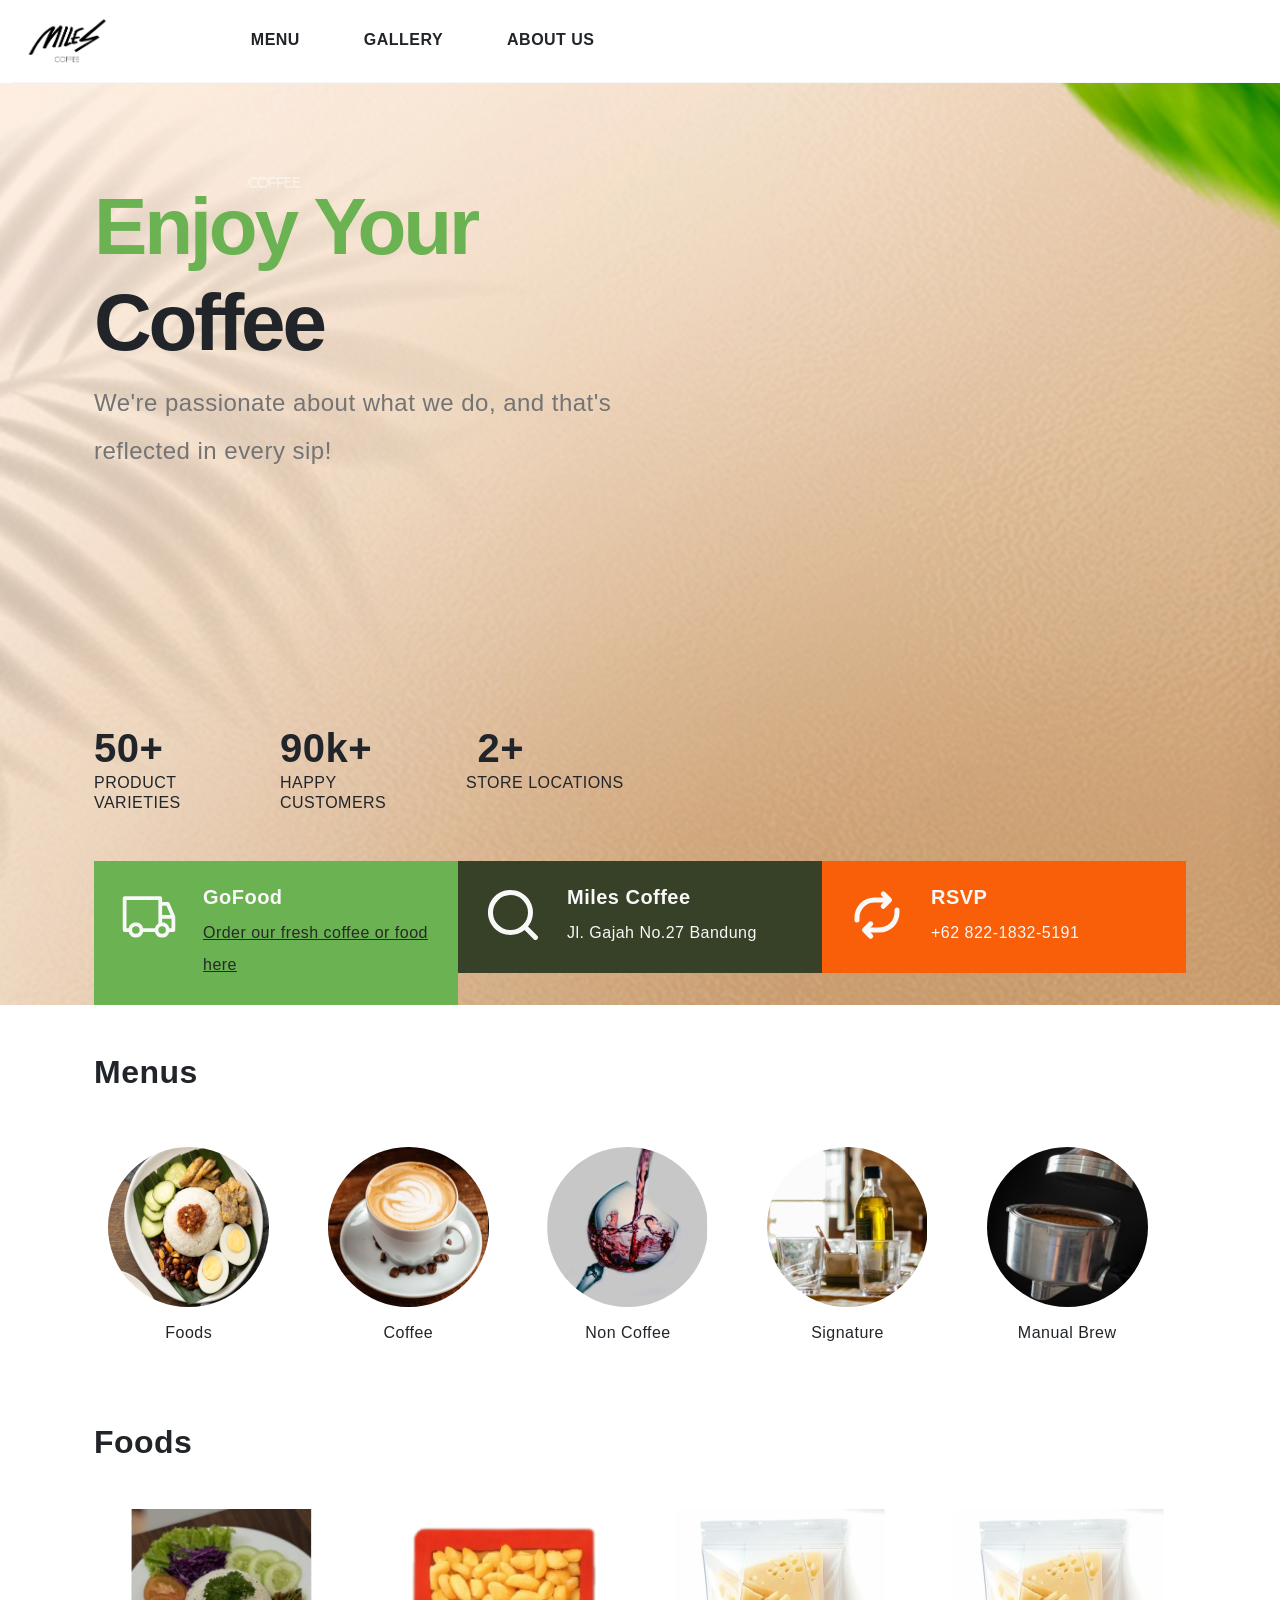
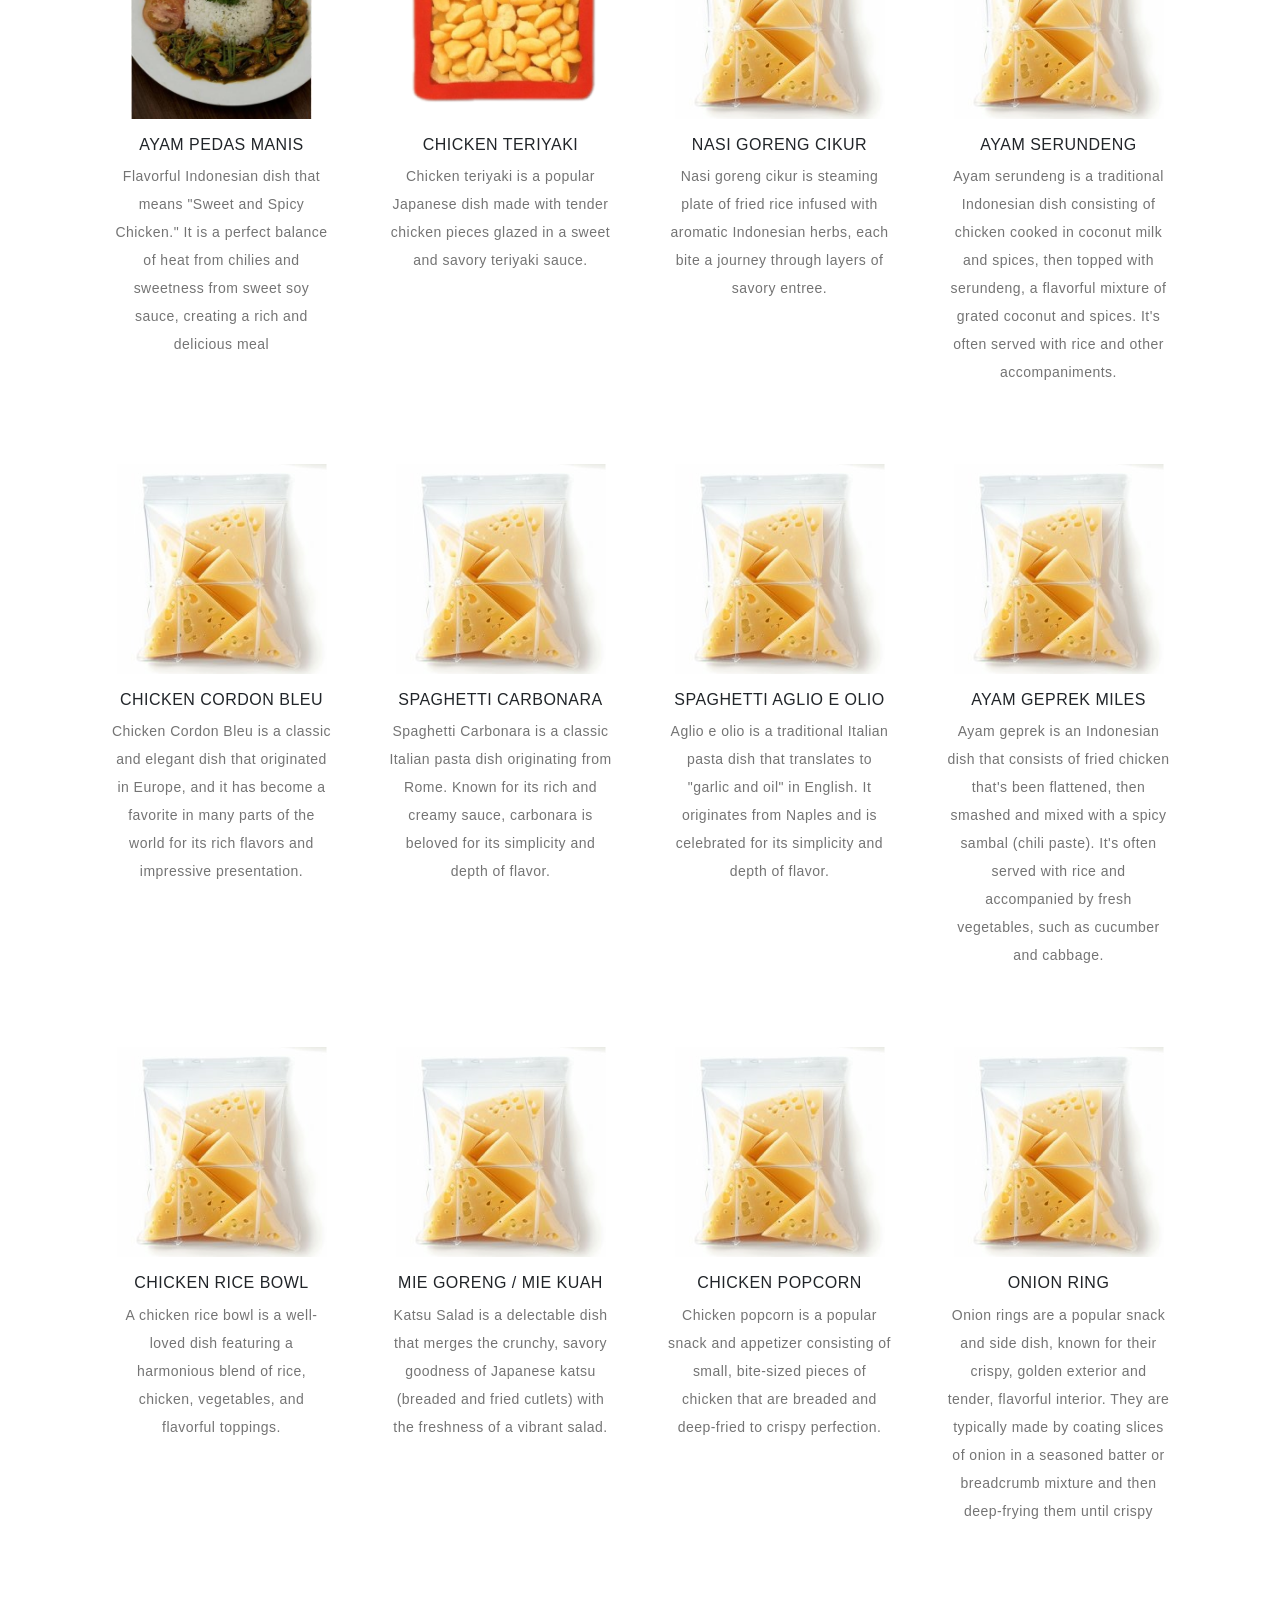
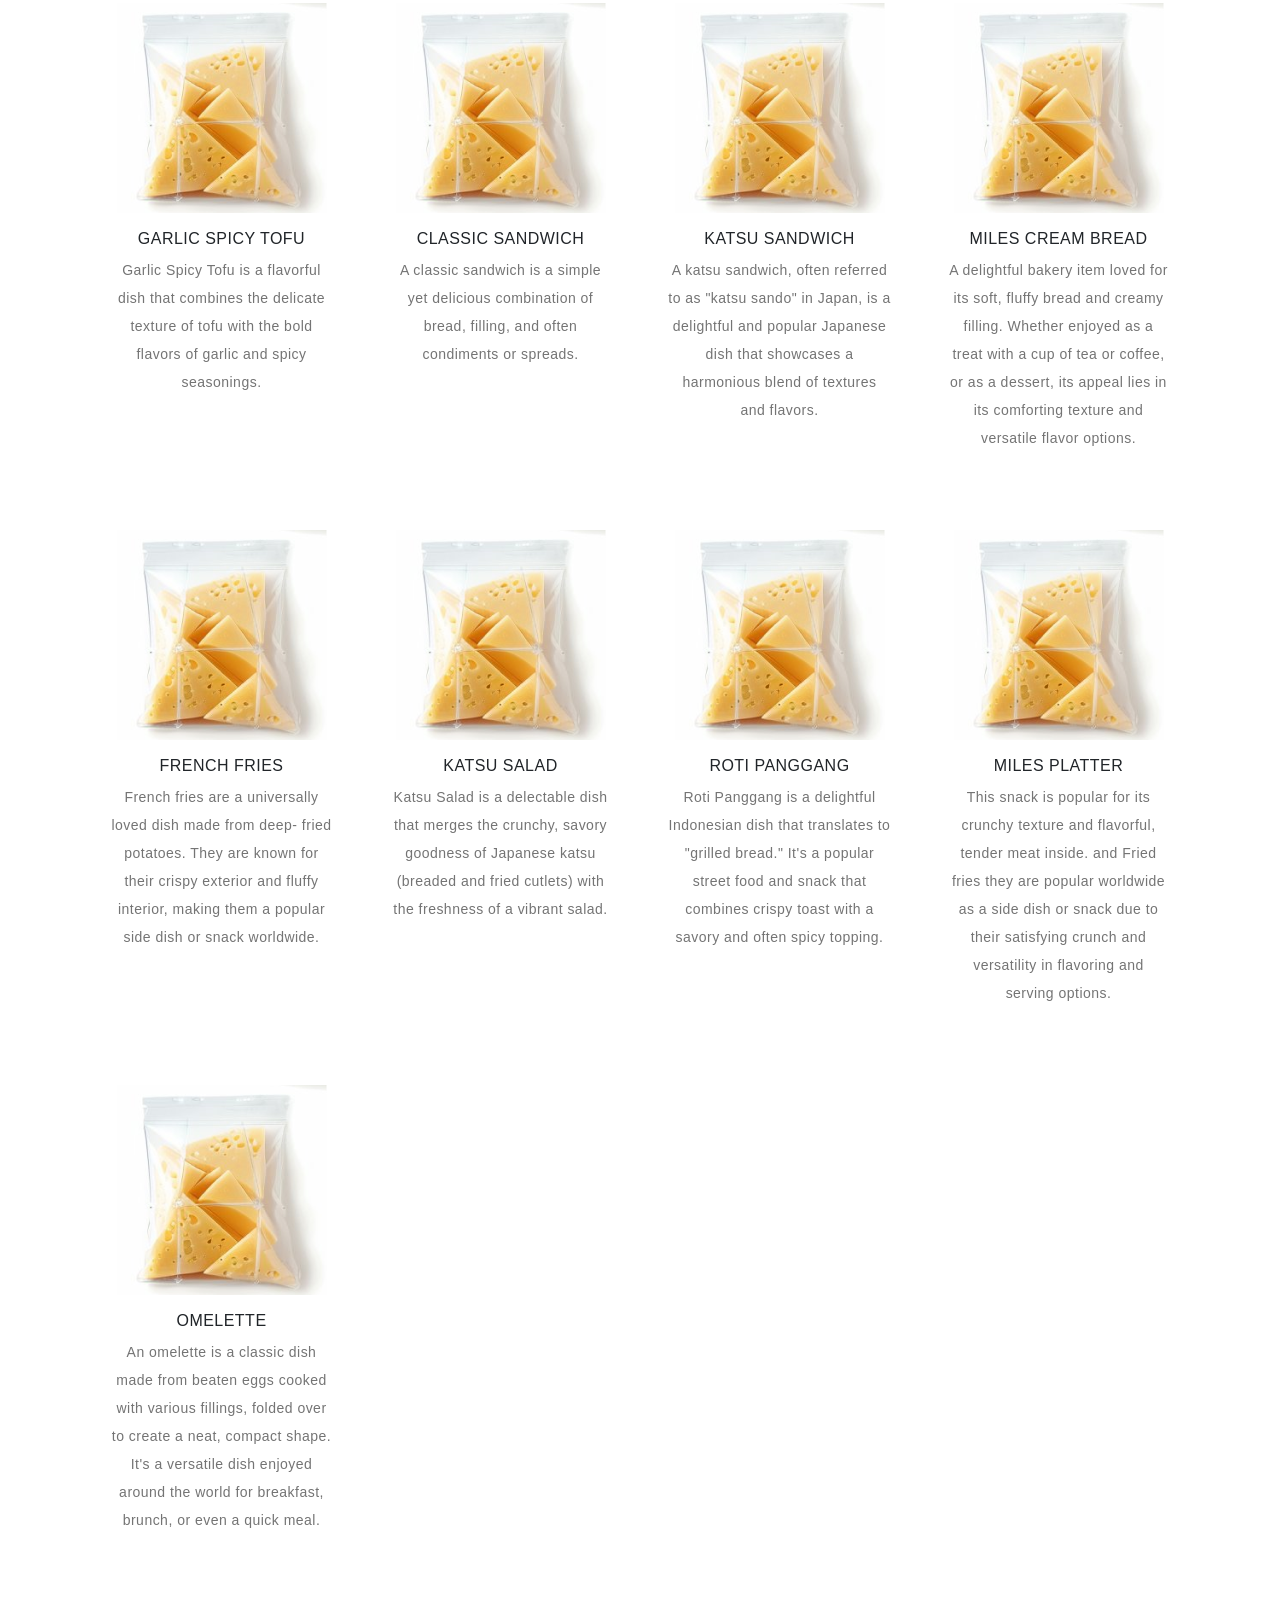
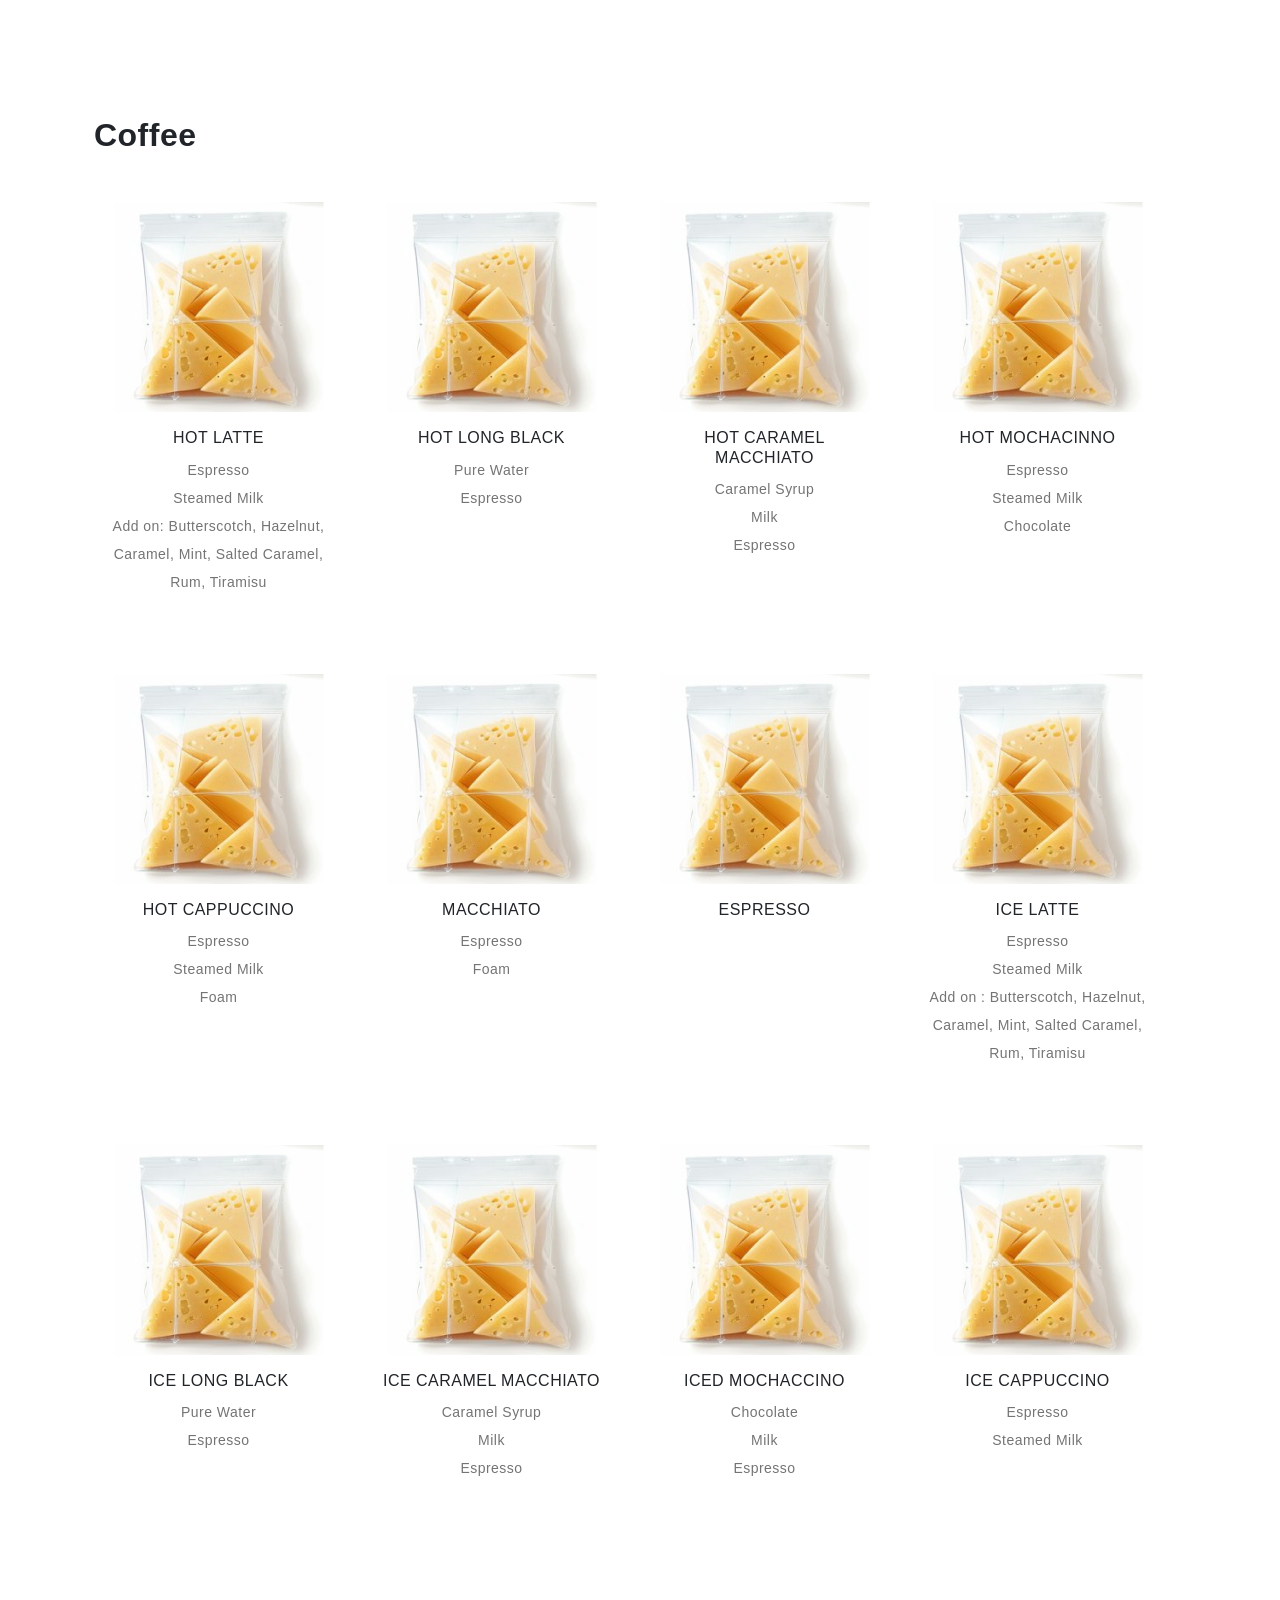
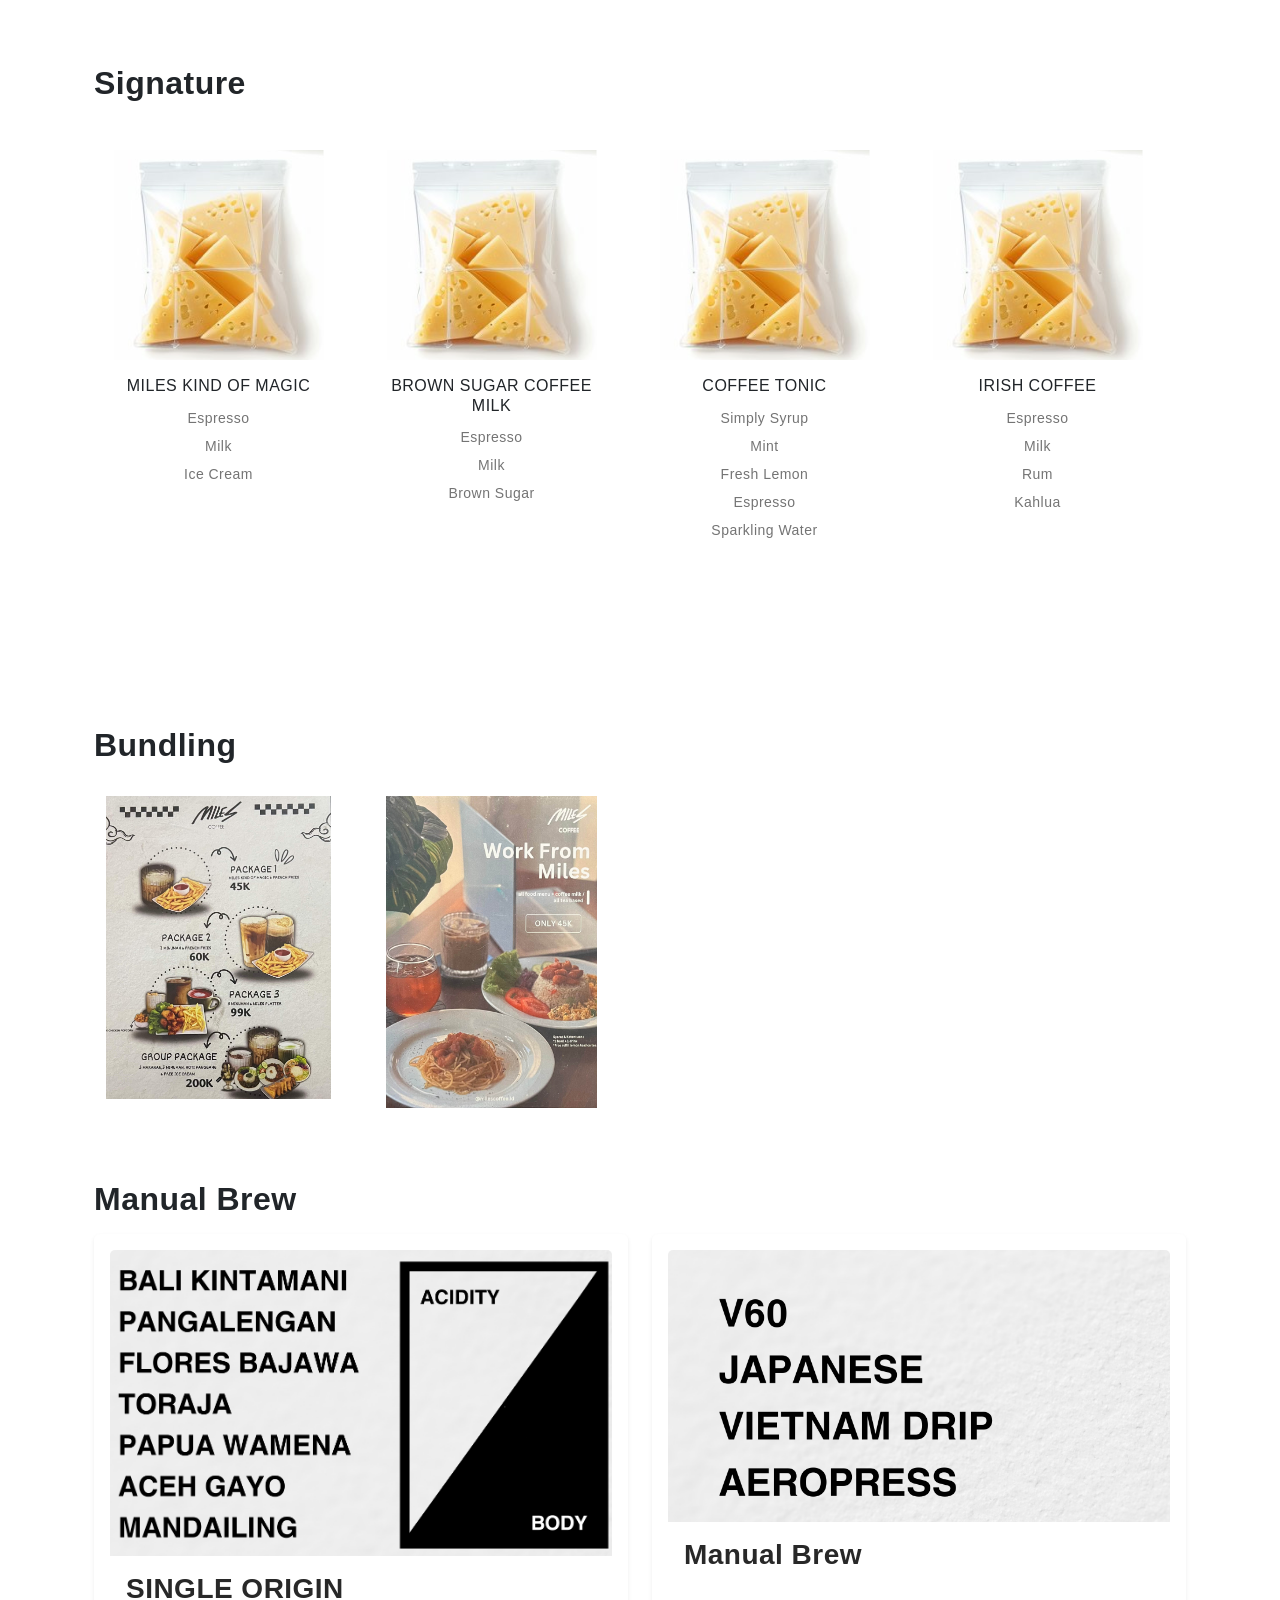
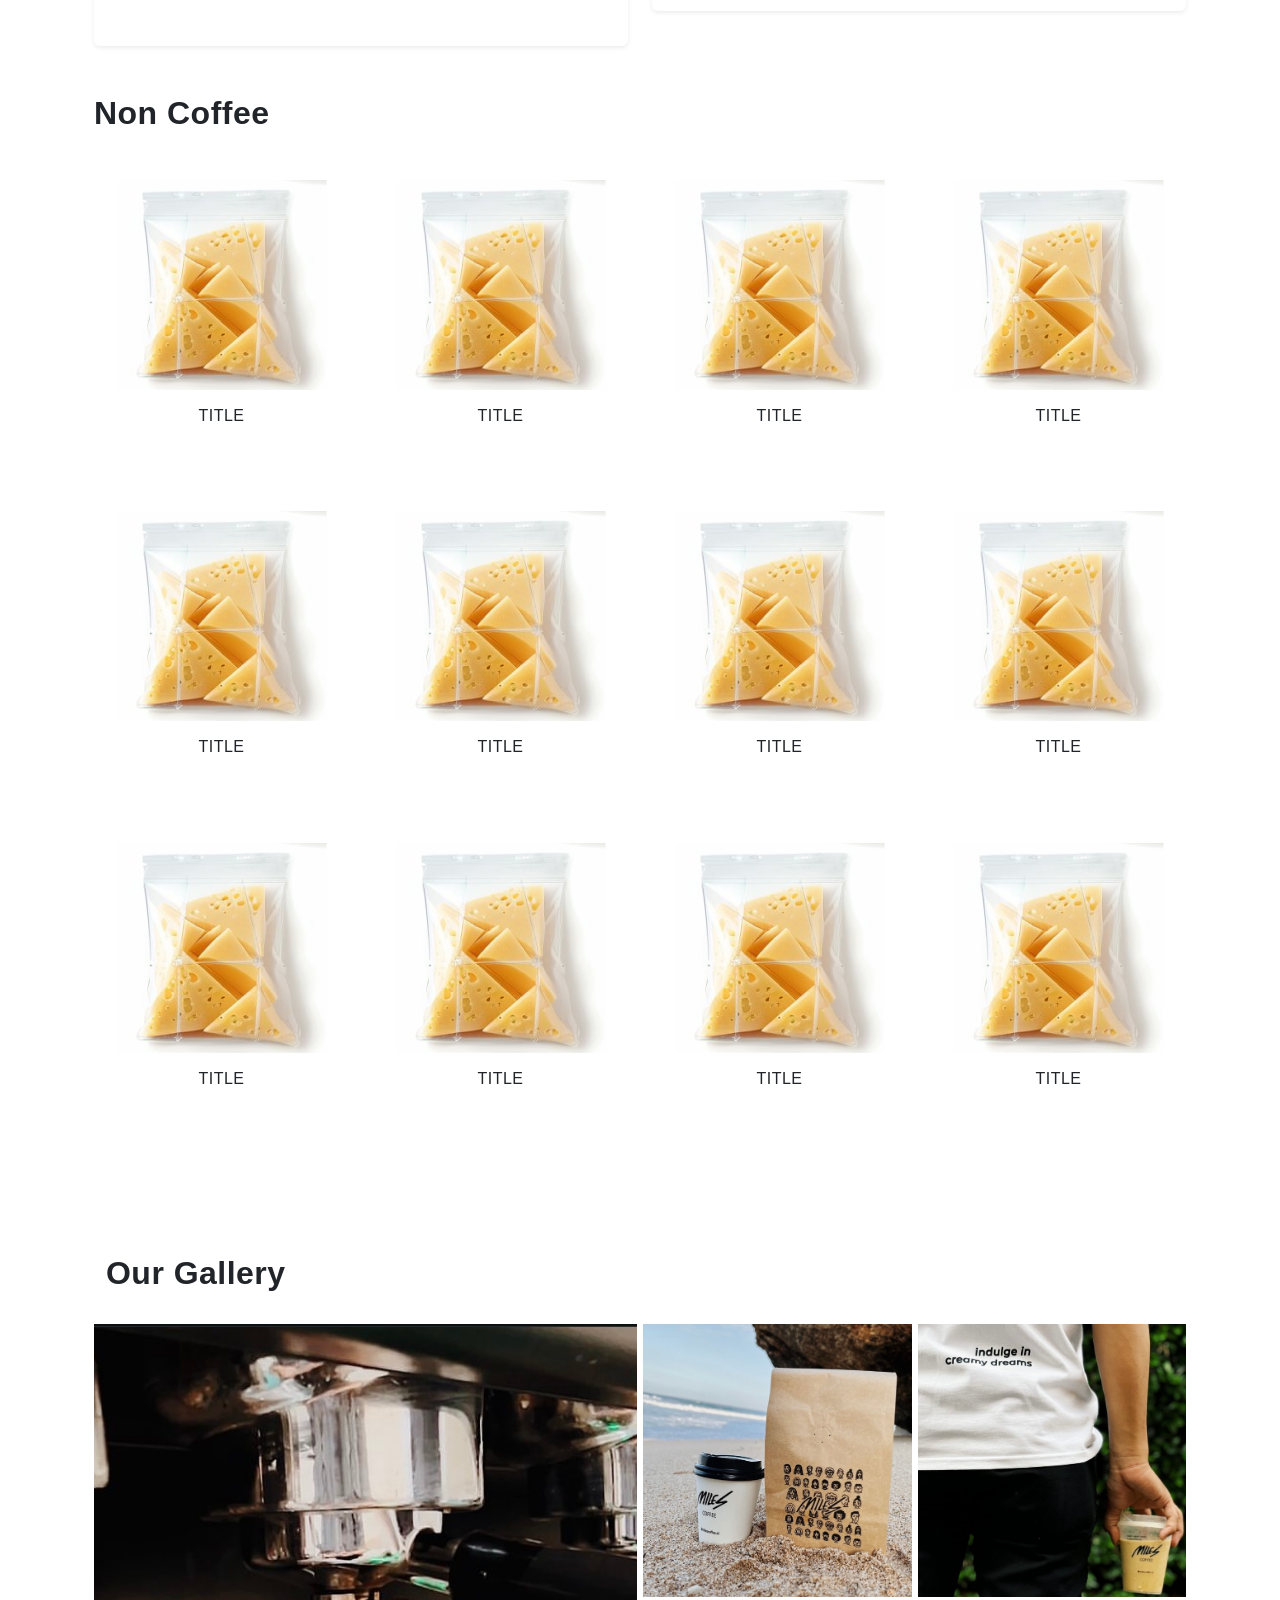
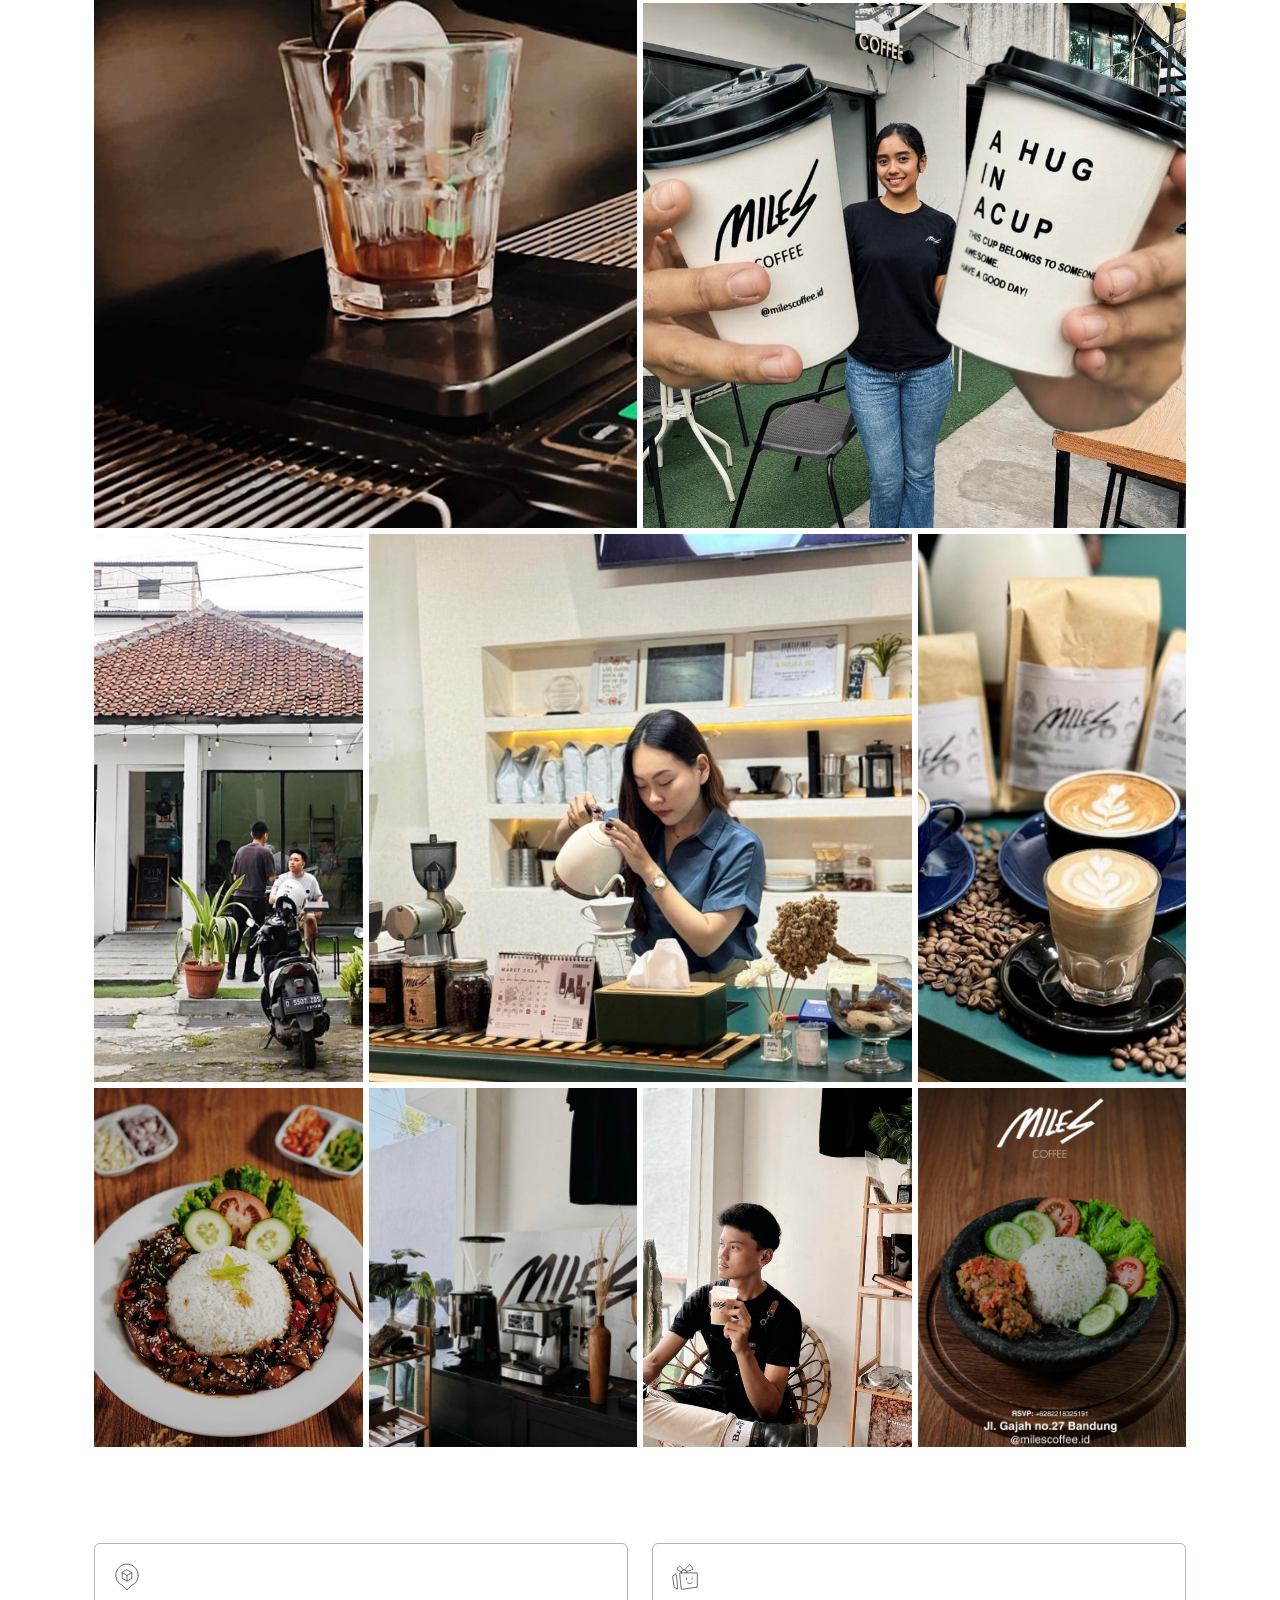
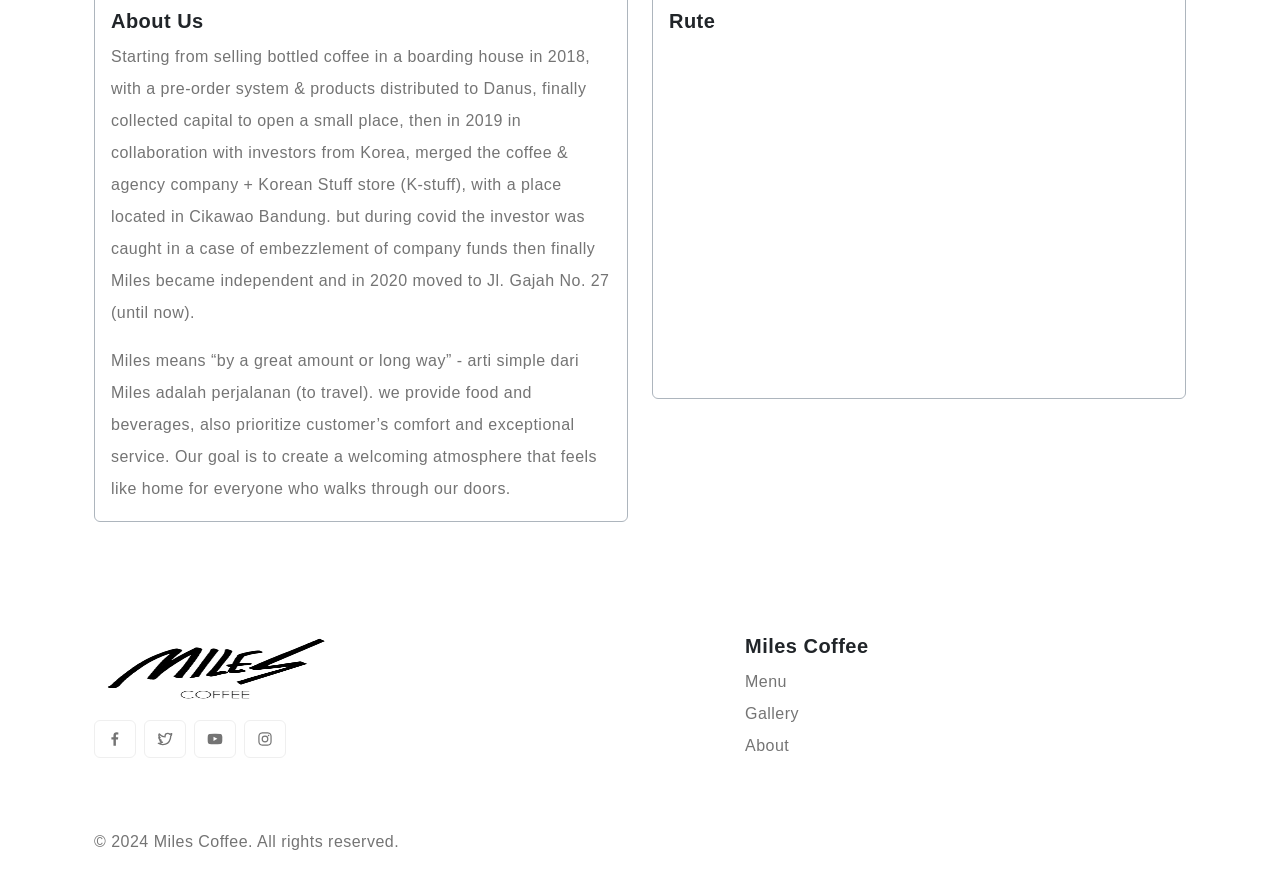
==== commit 742a1e38: "before add thumbnail" ====
--- a/index.html
+++ b/index.html
@@ -19,6 +19,25 @@
     <link rel="preconnect" href="https://fonts.googleapis.com">
     <link rel="preconnect" href="https://fonts.gstatic.com" crossorigin>
     <link href="https://fonts.googleapis.com/css2?family=Nunito:wght@400;700&family=Open+Sans:ital,wght@0,400;0,700;1,400;1,700&display=swap" rel="stylesheet">
+
+
+    <link rel="apple-touch-icon" sizes="57x57" href="images/apple-icon-57x57.png">
+    <link rel="apple-touch-icon" sizes="60x60" href="images/apple-icon-60x60.png">
+    <link rel="apple-touch-icon" sizes="72x72" href="images/apple-icon-72x72.png">
+    <link rel="apple-touch-icon" sizes="76x76" href="images/apple-icon-76x76.png">
+    <link rel="apple-touch-icon" sizes="114x114" href="images/apple-icon-114x114.png">
+    <link rel="apple-touch-icon" sizes="120x120" href="images/apple-icon-120x120.png">
+    <link rel="apple-touch-icon" sizes="144x144" href="images/apple-icon-144x144.png">
+    <link rel="apple-touch-icon" sizes="152x152" href="images/apple-icon-152x152.png">
+    <link rel="apple-touch-icon" sizes="180x180" href="images/apple-icon-180x180.png">
+    <link rel="icon" type="image/png" sizes="192x192"  href="images/android-icon-192x192.png">
+    <link rel="icon" type="image/png" sizes="32x32" href="images/favicon-32x32.png">
+    <link rel="icon" type="image/png" sizes="96x96" href="images/favicon-96x96.png">
+    <link rel="icon" type="image/png" sizes="16x16" href="images/favicon-16x16.png">
+    <link rel="manifest" href="images/manifest.json">
+    <meta name="msapplication-TileColor" content="#ffffff">
+    <meta name="msapplication-TileImage" content="images/ms-icon-144x144.png">
+    <meta name="theme-color" content="#ffffff">
 
   </head>
   <body>
@@ -297,14 +316,13 @@
 
           <div class="col-lg-4">
             <ul class="navbar-nav list-unstyled d-flex flex-row gap-3 gap-lg-5 justify-content-center flex-wrap align-items-center mb-0 fw-bold text-uppercase text-dark">
-              <li class="nav-item active">
+              <!-- <li class="nav-item active">
                 <a href="index.html" class="nav-link">Home</a>
-              </li>
-              <li class="nav-item dropdown">
-                <a class="nav-link dropdown-togglex pe-3" role="button" id="pages" data-bs-toggle="dropdown" aria-expanded="false">Menu</a>
-              </li>
-              <li><a class="nav-link pe-3">About Us</a></li>
-              <li><a class="nav-link pe-3">Contact</a></li>
+              </li> -->
+              <li class="nav-item dropdown"><a class="nav-link pe-3" href="#menus">Menu</a></li>
+              <li><a class="nav-link pe-3"  href="#gallery">Gallery</a></li>
+              <li><a class="nav-link pe-3"  href="#about">About Us</a></li>
+
                 <!-- <ul class="dropdown-menu border-0 p-3 rounded-0 shadow" aria-labelledby="pages">
                   <li><a href="index.html" class="dropdown-item">About Us </a></li>
                   <li><a href="index.html" class="dropdown-item">Shop </a></li>
@@ -326,17 +344,17 @@
           <!-- <div class="col-sm-8 col-lg-2 d-flex gap-5 align-items-center justify-content-center justify-content-sm-end">
             <ul class="d-flex justify-content-end list-unstyled m-0">
               <li>
-                <a href="#" class="p-2 mx-1">
+                <a href="javascript:void(0);" class="p-2 mx-1">
                   <svg width="24" height="24"><use xlink:href="#user"></use></svg>
                 </a>
               </li>
               <li>
-                <a href="#" class="p-2 mx-1">
+                <a href="javascript:void(0);" class="p-2 mx-1">
                   <svg width="24" height="24"><use xlink:href="#wishlist"></use></svg>
                 </a>
               </li>
               <li>
-                <a href="#" class="p-2 mx-1" data-bs-toggle="offcanvas" data-bs-target="#offcanvasCart" aria-controls="offcanvasCart">
+                <a href="javascript:void(0);" class="p-2 mx-1" data-bs-toggle="offcanvas" data-bs-target="#offcanvasCart" aria-controls="offcanvasCart">
                   <svg width="24" height="24"><use xlink:href="#shopping-bag"></use></svg>
                 </a>
               </li>
@@ -347,32 +365,34 @@
       </div>
     </header>
     
-    <section style="background-image: url('images/banner-1.jpg');background-repeat: no-repeat;background-size: cover;">
-      <div class="container-lg">
+    <section style="background-image: url('images/banner-blank.jpg');background-repeat: no-repeat;background-size: cover;">
+      <div class="container-lg min-vh-100">
         <div class="row">
           <div class="col-lg-6 pt-5 mt-5">
-            <h2 class="display-1 ls-1"><span class="fw-bold text-primary">Miles Coffee</span> Foods at your <span class="fw-bold">Doorsteps</span></h2>
-            <p class="fs-4">Dignissim massa diam elementum.</p>
-            <div class="d-flex gap-3">
-              <a href="#" class="btn btn-primary text-uppercase fs-6 rounded-pill px-4 py-3 mt-3">Start Shopping</a>
-              <a href="#" class="btn btn-dark text-uppercase fs-6 rounded-pill px-4 py-3 mt-3">Join Now</a>
-            </div>
+            <h2 class="display-1 ls-1"><span class="fw-bold text-primary">Enjoy Your</span> <span class="fw-bold">Coffee</span></h2>
+            <p class="fs-4">We're passionate about what we do, and that's reflected in every sip!</p>
+            
+            <!-- <div class="d-flex gap-3">
+              <a href="javascript:void(0);" class="btn btn-primary text-uppercase fs-6 rounded-pill px-4 py-3 mt-3">Start Shopping</a>
+              <a href="javascript:void(0);" class="btn btn-dark text-uppercase fs-6 rounded-pill px-4 py-3 mt-3">Join Now</a>
+            </div> -->
+
             <div class="row my-5">
               <div class="col">
                 <div class="row text-dark">
-                  <div class="col-auto"><p class="fs-1 fw-bold lh-sm mb-0">14k+</p></div>
+                  <div class="col-auto"><p class="fs-1 fw-bold lh-sm mb-0">50+</p></div>
                   <div class="col"><p class="text-uppercase lh-sm mb-0">Product Varieties</p></div>
                 </div>
               </div>
               <div class="col">
                 <div class="row text-dark">
-                  <div class="col-auto"><p class="fs-1 fw-bold lh-sm mb-0">50k+</p></div>
+                  <div class="col-auto"><p class="fs-1 fw-bold lh-sm mb-0">90k+</p></div>
                   <div class="col"><p class="text-uppercase lh-sm mb-0">Happy Customers</p></div>
                 </div>
               </div>
               <div class="col">
                 <div class="row text-dark">
-                  <div class="col-auto"><p class="fs-1 fw-bold lh-sm mb-0">10+</p></div>
+                  <div class="col-auto"><p class="fs-1 fw-bold lh-sm mb-0">&nbsp;2+</p></div>
                   <div class="col"><p class="text-uppercase lh-sm mb-0">Store Locations</p></div>
                 </div>
               </div>
@@ -385,12 +405,13 @@
             <div class="card border-0 bg-primary rounded-0 p-4 text-light">
               <div class="row">
                 <div class="col-md-3 text-center">
-                  <svg width="60" height="60"><use xlink:href="#fresh"></use></svg>
+                  <svg width="60" height="60"><use xlink:href="#delivery"></use></svg>
+                  <!-- <img src="images/gofood.png" alt="gofood" height="62px"> -->
                 </div>
                 <div class="col-md-9">
                   <div class="card-body p-0">
-                    <h5 class="text-light">Fresh from farm</h5>
-                    <p class="card-text">Lorem ipsum dolor sit amet, consectetur adipi elit.</p>
+                    <h5 class="text-light">GoFood</h5>
+                    <p class="card-text"><a href="">Order our fresh coffee or food here</a></p>
                   </div>
                 </div>
               </div>
@@ -400,12 +421,12 @@
             <div class="card border-0 bg-secondary rounded-0 p-4 text-light">
               <div class="row">
                 <div class="col-md-3 text-center">
-                  <svg width="60" height="60"><use xlink:href="#organic"></use></svg>
+                  <svg width="60" height="60"><use xlink:href="#search"></use></svg>
                 </div>
                 <div class="col-md-9">
                   <div class="card-body p-0">
-                    <h5 class="text-light">100% Miles Coffee</h5>
-                    <p class="card-text">Lorem ipsum dolor sit amet, consectetur adipi elit.</p>
+                    <h5 class="text-light">Miles Coffee</h5>
+                    <p class="card-text">Jl. Gajah No.27 Bandung</p>
                   </div>
                 </div>
               </div>
@@ -415,12 +436,12 @@
             <div class="card border-0 bg-danger rounded-0 p-4 text-light">
               <div class="row">
                 <div class="col-md-3 text-center">
-                  <svg width="60" height="60"><use xlink:href="#delivery"></use></svg>
+                  <svg width="60" height="60"><use xlink:href="#fresh"></use></svg>
                 </div>
                 <div class="col-md-9">
                   <div class="card-body p-0">
-                    <h5 class="text-light">Free delivery</h5>
-                    <p class="card-text">Lorem ipsum dolor sit amet, consectetur adipi elit.</p>
+                    <h5 class="text-light">RSVP</h5>
+                    <p class="card-text">+62 822-1832-5191</p>
                   </div>
                 </div>
               </div>
@@ -436,17 +457,17 @@
         <div class="row">
           <div class="col-md-12">
 
-            <div class="section-header d-flex flex-wrap justify-content-between mb-5">
-              <h2 class="section-title">Category</h2>
-
-              <div class="d-flex align-items-center">
-                <a href="#" class="btn btn-primary me-2">View All</a>
+            <div id="menus" class="section-header d-flex flex-wrap justify-content-between mb-5">
+              <h2 class="section-title">Menus</h2>
+
+              <!-- <div class="d-flex align-items-center">
+                <a href="javascript:void(0);" class="btn btn-primary me-2">View All</a>
                 <div class="swiper-buttons">
                   <button class="swiper-prev category-carousel-prev btn btn-yellow">❮</button>
                   <button class="swiper-next category-carousel-next btn btn-yellow">❯</button>
                 </div>
               </div>
-            </div>
+            </div> -->
             
           </div>
         </div>
@@ -455,39 +476,39 @@
 
             <div class="category-carousel swiper">
               <div class="swiper-wrapper">
-                <a href="category.html" class="nav-link swiper-slide text-center">
-                  <img src="images/category-thumb-1.jpg" class="rounded-circle" alt="Category Thumbnail">
-                  <h4 class="fs-6 mt-3 fw-normal category-title">Fruits & Veges</h4>
+                <a href="#foods" class="nav-link swiper-slide text-center">
+                  <img src="images/foods.jpg" class="rounded-circle" alt="Foods">
+                  <h4 class="fs-6 mt-3 fw-normal category-title">Foods</h4>
                 </a>
-                <a href="category.html" class="nav-link swiper-slide text-center">
-                  <img src="images/category-thumb-2.jpg" class="rounded-circle" alt="Category Thumbnail">
-                  <h4 class="fs-6 mt-3 fw-normal category-title">Breads & Sweets</h4>
+                <a href="#coffee" class="nav-link swiper-slide text-center">
+                  <img src="images/coffee.png" class="rounded-circle" alt="Coffee">
+                  <h4 class="fs-6 mt-3 fw-normal category-title">Coffee</h4>
                 </a>
-                <a href="category.html" class="nav-link swiper-slide text-center">
-                  <img src="images/category-thumb-3.jpg" class="rounded-circle" alt="Category Thumbnail">
-                  <h4 class="fs-6 mt-3 fw-normal category-title">Fruits & Veges</h4>
+                <a href="#noncoffee" class="nav-link swiper-slide text-center">
+                  <img src="images/category-thumb-3.jpg" class="rounded-circle" alt="Non Coffee">
+                  <h4 class="fs-6 mt-3 fw-normal category-title">Non Coffee</h4>
                 </a>
-                <a href="category.html" class="nav-link swiper-slide text-center">
+                <a href="#signature" class="nav-link swiper-slide text-center">
                   <img src="images/category-thumb-4.jpg" class="rounded-circle" alt="Category Thumbnail">
-                  <h4 class="fs-6 mt-3 fw-normal category-title">Beverages</h4>
+                  <h4 class="fs-6 mt-3 fw-normal category-title">Signature</h4>
                 </a>
-                <a href="category.html" class="nav-link swiper-slide text-center">
-                  <img src="images/category-thumb-5.jpg" class="rounded-circle" alt="Category Thumbnail">
-                  <h4 class="fs-6 mt-3 fw-normal category-title">Meat Products</h4>
+                <a href="#manualbrew" class="nav-link swiper-slide text-center">
+                  <img src="images/manual.png" class="rounded-circle" alt="Category Thumbnail">
+                  <h4 class="fs-6 mt-3 fw-normal category-title">Manual Brew</h4>
                 </a>
-                <a href="category.html" class="nav-link swiper-slide text-center">
-                  <img src="images/category-thumb-6.jpg" class="rounded-circle" alt="Category Thumbnail">
-                  <h4 class="fs-6 mt-3 fw-normal category-title">Breads</h4>
+                <a href="#refreshment" class="nav-link swiper-slide text-center">
+                  <img src="images/refreshment.png" class="rounded-circle" alt="Category Thumbnail">
+                  <h4 class="fs-6 mt-3 fw-normal category-title">Refreshment</h4>
                 </a>
-                <a href="category.html" class="nav-link swiper-slide text-center">
-                  <img src="images/category-thumb-7.jpg" class="rounded-circle" alt="Category Thumbnail">
-                  <h4 class="fs-6 mt-3 fw-normal category-title">Fruits & Veges</h4>
+                <a href="#mocktail" class="nav-link swiper-slide text-center">
+                  <img src="images/mocktail.png" class="rounded-circle" alt="mocktail">
+                  <h4 class="fs-6 mt-3 fw-normal category-title">Mocktail</h4>
                 </a>
-                <a href="category.html" class="nav-link swiper-slide text-center">
+                <a href="#snack" class="nav-link swiper-slide text-center">
                   <img src="images/category-thumb-8.jpg" class="rounded-circle" alt="Category Thumbnail">
-                  <h4 class="fs-6 mt-3 fw-normal category-title">Breads & Sweets</h4>
+                  <h4 class="fs-6 mt-3 fw-normal category-title">Snack</h4>
                 </a>
-                <a href="category.html" class="nav-link swiper-slide text-center">
+                <!-- <a href="category.html" class="nav-link swiper-slide text-center">
                   <img src="images/category-thumb-1.jpg" class="rounded-circle" alt="Category Thumbnail">
                   <h4 class="fs-6 mt-3 fw-normal category-title">Fruits & Veges</h4>
                 </a>
@@ -502,7 +523,7 @@
                 <a href="category.html" class="nav-link swiper-slide text-center">
                   <img src="images/category-thumb-1.jpg" class="rounded-circle" alt="Category Thumbnail">
                   <h4 class="fs-6 mt-3 fw-normal category-title">Breads</h4>
-                </a>
+                </a> -->
                 
               </div>
             </div>
@@ -520,11 +541,11 @@
 
             <div class="section-header d-flex flex-wrap justify-content-between my-4">
               
-              <h2 class="section-title">Best selling products</h2>
-
-              <div class="d-flex align-items-center">
-                <a href="#" class="btn btn-primary rounded-1">View All</a>
-              </div>
+              <h2 class="section-title">Foods</h2>
+
+              <!-- <div class="d-flex align-items-center">
+                <a href="javascript:void(0);" class="btn btn-primary rounded-1">View All</a>
+              </div> -->
             </div>
             
           </div>
@@ -533,357 +554,324 @@
         <div class="row">
           <div class="col-md-12">
 
-            <div class="product-grid row row-cols-1 row-cols-sm-2 row-cols-md-3 row-cols-lg-3 row-cols-xl-4 row-cols-xxl-5">
+            <div class="product-grid row row-cols-1 row-cols-sm-2 row-cols-md-3 row-cols-lg-3 row-cols-xl-4 row-cols-xxl-4">
                   
               <div class="col">
                 <div class="product-item">
                   <figure>
-                    <a href="index.html" title="Product Title">
-                      <img src="images/product-thumb-1.png" alt="Product Thumbnail" class="tab-image">
-                    </a>
-                  </figure>
-                  <div class="d-flex flex-column text-center">
-                    <h3 class="fs-6 fw-normal">Whole Wheat Sandwich Bread</h3>
-                    <div>
-                      <span class="rating">
-                        <svg width="18" height="18" class="text-warning"><use xlink:href="#star-full"></use></svg>
-                        <svg width="18" height="18" class="text-warning"><use xlink:href="#star-full"></use></svg>
-                        <svg width="18" height="18" class="text-warning"><use xlink:href="#star-full"></use></svg>
-                        <svg width="18" height="18" class="text-warning"><use xlink:href="#star-full"></use></svg>
-                        <svg width="18" height="18" class="text-warning"><use xlink:href="#star-half"></use></svg>
-                      </span>
-                      <span>(222)</span>
-                    </div>
-                    <div class="d-flex justify-content-center align-items-center gap-2">
-                      <del>$24.00</del>
-                      <span class="text-dark fw-semibold">$18.00</span>
-                      <span class="badge border border-dark-subtle rounded-0 fw-normal px-1 fs-7 lh-1 text-body-tertiary">10% OFF</span>
-                    </div>
-                    <div class="button-area p-3 pt-0">
-                      <div class="row g-1 mt-2">
-                        <div class="col-3"><input type="number" name="quantity" class="form-control border-dark-subtle input-number quantity" value="1"></div>
-                        <div class="col-7"><a href="#" class="btn btn-primary rounded-1 p-2 fs-7 btn-cart"><svg width="18" height="18"><use xlink:href="#cart"></use></svg> Add to Cart</a></div>
-                        <div class="col-2"><a href="#" class="btn btn-outline-dark rounded-1 p-2 fs-6"><svg width="18" height="18"><use xlink:href="#heart"></use></svg></a></div>
-                      </div>
-                    </div>
-                  </div>
-                </div>
-              </div>
-
-              <div class="col">
-                <div class="product-item">
-                  <figure>
-                    <a href="index.html" title="Product Title">
+                    <a href="javascript:void(0);" title="Product Title">
+                      <img src="images/01-ayam-pedas-manis.jpg" alt="Product Thumbnail" class="tab-image">
+                    </a>
+                  </figure>
+                  <div class="d-flex flex-column text-center">
+                    <h3 class="fs-6 fw-normal">AYAM PEDAS MANIS</h3>
+                    <p class="small">
+                      Flavorful Indonesian dish that means "Sweet and Spicy Chicken." It is a perfect balance of heat from chilies 
+                      and sweetness from sweet soy sauce, creating a rich and delicious meal
+                    </p>
+                    
+                  </div>
+                </div>
+              </div>
+
+              <div class="col">
+                <div class="product-item">
+                  <figure>
+                    <a href="javascript:void(0);" title="Product Title">
                       <img src="images/product-thumb-2.png" alt="Product Thumbnail" class="tab-image">
                     </a>
                   </figure>
                   <div class="d-flex flex-column text-center">
-                    <h3 class="fs-6 fw-normal">Whole Grain Oatmeal</h3>
-                    <div>
-                      <span class="rating">
-                        <svg width="18" height="18" class="text-warning"><use xlink:href="#star-full"></use></svg>
-                        <svg width="18" height="18" class="text-warning"><use xlink:href="#star-full"></use></svg>
-                        <svg width="18" height="18" class="text-warning"><use xlink:href="#star-full"></use></svg>
-                        <svg width="18" height="18" class="text-warning"><use xlink:href="#star-full"></use></svg>
-                        <svg width="18" height="18" class="text-warning"><use xlink:href="#star-half"></use></svg>
-                      </span>
-                      <span>(41)</span>
-                    </div>
-                    <div class="d-flex justify-content-center align-items-center gap-2">
-                      <del>$54.00</del>
-                      <span class="text-dark fw-semibold">$50.00</span>
-                      <span class="badge border border-dark-subtle rounded-0 fw-normal px-1 fs-7 lh-1 text-body-tertiary">10% OFF</span>
-                    </div>
-                    <div class="button-area p-3 pt-0">
-                      <div class="row g-1 mt-2">
-                        <div class="col-3"><input type="number" name="quantity" class="form-control border-dark-subtle input-number quantity" value="1"></div>
-                        <div class="col-7"><a href="#" class="btn btn-primary rounded-1 p-2 fs-7 btn-cart"><svg width="18" height="18"><use xlink:href="#cart"></use></svg> Add to Cart</a></div>
-                        <div class="col-2"><a href="#" class="btn btn-outline-dark rounded-1 p-2 fs-6"><svg width="18" height="18"><use xlink:href="#heart"></use></svg></a></div>
-                      </div>
-                    </div>
-                  </div>
-                </div>
-              </div>
-
-              <div class="col">
-                <div class="product-item">
-                  <figure>
-                    <a href="index.html" title="Product Title">
-                      <img src="images/product-thumb-3.png" alt="Product Thumbnail" class="tab-image">
-                    </a>
-                  </figure>
-                  <div class="d-flex flex-column text-center">
-                    <h3 class="fs-6 fw-normal">Sharp Cheddar Cheese Block</h3>
-                    <div>
-                      <span class="rating">
-                        <svg width="18" height="18" class="text-warning"><use xlink:href="#star-full"></use></svg>
-                        <svg width="18" height="18" class="text-warning"><use xlink:href="#star-full"></use></svg>
-                        <svg width="18" height="18" class="text-warning"><use xlink:href="#star-full"></use></svg>
-                        <svg width="18" height="18" class="text-warning"><use xlink:href="#star-full"></use></svg>
-                        <svg width="18" height="18" class="text-warning"><use xlink:href="#star-half"></use></svg>
-                      </span>
-                      <span>(32)</span>
-                    </div>
-                    <div class="d-flex justify-content-center align-items-center gap-2">
-                      <del>$14.00</del>
-                      <span class="text-dark fw-semibold">$12.00</span>
-                      <span class="badge border border-dark-subtle rounded-0 fw-normal px-1 fs-7 lh-1 text-body-tertiary">10% OFF</span>
-                    </div>
-                    <div class="button-area p-3 pt-0">
-                      <div class="row g-1 mt-2">
-                        <div class="col-3"><input type="number" name="quantity" class="form-control border-dark-subtle input-number quantity" value="1"></div>
-                        <div class="col-7"><a href="#" class="btn btn-primary rounded-1 p-2 fs-7 btn-cart"><svg width="18" height="18"><use xlink:href="#cart"></use></svg> Add to Cart</a></div>
-                        <div class="col-2"><a href="#" class="btn btn-outline-dark rounded-1 p-2 fs-6"><svg width="18" height="18"><use xlink:href="#heart"></use></svg></a></div>
-                      </div>
-                    </div>
-                  </div>
-                </div>
-              </div>
-
-              <div class="col">
-                <div class="product-item">
-                  <figure>
-                    <a href="index.html" title="Product Title">
-                      <img src="images/product-thumb-4.png" alt="Product Thumbnail" class="tab-image">
-                    </a>
-                  </figure>
-                  <div class="d-flex flex-column text-center">
-                    <h3 class="fs-6 fw-normal">Miles Coffee Baby Spinach</h3>
-                    <div>
-                      <span class="rating">
-                        <svg width="18" height="18" class="text-warning"><use xlink:href="#star-full"></use></svg>
-                        <svg width="18" height="18" class="text-warning"><use xlink:href="#star-full"></use></svg>
-                        <svg width="18" height="18" class="text-warning"><use xlink:href="#star-full"></use></svg>
-                        <svg width="18" height="18" class="text-warning"><use xlink:href="#star-full"></use></svg>
-                        <svg width="18" height="18" class="text-warning"><use xlink:href="#star-half"></use></svg>
-                      </span>
-                      <span>(222)</span>
-                    </div>
-                    <div class="d-flex justify-content-center align-items-center gap-2">
-                      <del>$24.00</del>
-                      <span class="text-dark fw-semibold">$18.00</span>
-                      <span class="badge border border-dark-subtle rounded-0 fw-normal px-1 fs-7 lh-1 text-body-tertiary">10% OFF</span>
-                    </div>
-                    <div class="button-area p-3 pt-0">
-                      <div class="row g-1 mt-2">
-                        <div class="col-3"><input type="number" name="quantity" class="form-control border-dark-subtle input-number quantity" value="1"></div>
-                        <div class="col-7"><a href="#" class="btn btn-primary rounded-1 p-2 fs-7 btn-cart"><svg width="18" height="18"><use xlink:href="#cart"></use></svg> Add to Cart</a></div>
-                        <div class="col-2"><a href="#" class="btn btn-outline-dark rounded-1 p-2 fs-6"><svg width="18" height="18"><use xlink:href="#heart"></use></svg></a></div>
-                      </div>
-                    </div>
-                  </div>
-                </div>
-              </div>
-              
-              <div class="col">
-                <div class="product-item">
-                  <figure>
-                    <a href="index.html" title="Product Title">
-                      <img src="images/product-thumb-5.png" alt="Product Thumbnail" class="tab-image">
-                    </a>
-                  </figure>
-                  <div class="d-flex flex-column text-center">
-                    <h3 class="fs-6 fw-normal">Miles Coffee Spinach Leaves (Fresh Produce)</h3>
-                    <div>
-                      <span class="rating">
-                        <svg width="18" height="18" class="text-warning"><use xlink:href="#star-full"></use></svg>
-                        <svg width="18" height="18" class="text-warning"><use xlink:href="#star-full"></use></svg>
-                        <svg width="18" height="18" class="text-warning"><use xlink:href="#star-full"></use></svg>
-                        <svg width="18" height="18" class="text-warning"><use xlink:href="#star-full"></use></svg>
-                        <svg width="18" height="18" class="text-warning"><use xlink:href="#star-half"></use></svg>
-                      </span>
-                      <span>(222)</span>
-                    </div>
-                    <div class="d-flex justify-content-center align-items-center gap-2">
-                      <del>$24.00</del>
-                      <span class="text-dark fw-semibold">$18.00</span>
-                      <span class="badge border border-dark-subtle rounded-0 fw-normal px-1 fs-7 lh-1 text-body-tertiary">10% OFF</span>
-                    </div>
-                    <div class="button-area p-3 pt-0">
-                      <div class="row g-1 mt-2">
-                        <div class="col-3"><input type="number" name="quantity" class="form-control border-dark-subtle input-number quantity" value="1"></div>
-                        <div class="col-7"><a href="#" class="btn btn-primary rounded-1 p-2 fs-7 btn-cart"><svg width="18" height="18"><use xlink:href="#cart"></use></svg> Add to Cart</a></div>
-                        <div class="col-2"><a href="#" class="btn btn-outline-dark rounded-1 p-2 fs-6"><svg width="18" height="18"><use xlink:href="#heart"></use></svg></a></div>
-                      </div>
-                    </div>
-                  </div>
-                </div>
-              </div>
-              
-              <div class="col">
-                <div class="product-item">
-                  <figure>
-                    <a href="index.html" title="Product Title">
-                      <img src="images/product-thumb-6.png" alt="Product Thumbnail" class="tab-image">
-                    </a>
-                  </figure>
-                  <div class="d-flex flex-column text-center">
-                    <h3 class="fs-6 fw-normal">Fresh Salmon</h3>
-                    <div>
-                      <span class="rating">
-                        <svg width="18" height="18" class="text-warning"><use xlink:href="#star-full"></use></svg>
-                        <svg width="18" height="18" class="text-warning"><use xlink:href="#star-full"></use></svg>
-                        <svg width="18" height="18" class="text-warning"><use xlink:href="#star-full"></use></svg>
-                        <svg width="18" height="18" class="text-warning"><use xlink:href="#star-full"></use></svg>
-                        <svg width="18" height="18" class="text-warning"><use xlink:href="#star-half"></use></svg>
-                      </span>
-                      <span>(222)</span>
-                    </div>
-                    <div class="d-flex justify-content-center align-items-center gap-2">
-                      <del>$24.00</del>
-                      <span class="text-dark fw-semibold">$18.00</span>
-                      <span class="badge border border-dark-subtle rounded-0 fw-normal px-1 fs-7 lh-1 text-body-tertiary">10% OFF</span>
-                    </div>
-                    <div class="button-area p-3 pt-0">
-                      <div class="row g-1 mt-2">
-                        <div class="col-3"><input type="number" name="quantity" class="form-control border-dark-subtle input-number quantity" value="1"></div>
-                        <div class="col-7"><a href="#" class="btn btn-primary rounded-1 p-2 fs-7 btn-cart"><svg width="18" height="18"><use xlink:href="#cart"></use></svg> Add to Cart</a></div>
-                        <div class="col-2"><a href="#" class="btn btn-outline-dark rounded-1 p-2 fs-6"><svg width="18" height="18"><use xlink:href="#heart"></use></svg></a></div>
-                      </div>
-                    </div>
-                  </div>
-                </div>
-              </div>
-              
-              <div class="col">
-                <div class="product-item">
-                  <figure>
-                    <a href="index.html" title="Product Title">
-                      <img src="images/product-thumb-7.png" alt="Product Thumbnail" class="tab-image">
-                    </a>
-                  </figure>
-                  <div class="d-flex flex-column text-center">
-                    <h3 class="fs-6 fw-normal">Imported Italian Spaghetti Pasta</h3>
-                    <div>
-                      <span class="rating">
-                        <svg width="18" height="18" class="text-warning"><use xlink:href="#star-full"></use></svg>
-                        <svg width="18" height="18" class="text-warning"><use xlink:href="#star-full"></use></svg>
-                        <svg width="18" height="18" class="text-warning"><use xlink:href="#star-full"></use></svg>
-                        <svg width="18" height="18" class="text-warning"><use xlink:href="#star-full"></use></svg>
-                        <svg width="18" height="18" class="text-warning"><use xlink:href="#star-half"></use></svg>
-                      </span>
-                      <span>(222)</span>
-                    </div>
-                    <div class="d-flex justify-content-center align-items-center gap-2">
-                      <del>$24.00</del>
-                      <span class="text-dark fw-semibold">$18.00</span>
-                      <span class="badge border border-dark-subtle rounded-0 fw-normal px-1 fs-7 lh-1 text-body-tertiary">10% OFF</span>
-                    </div>
-                    <div class="button-area p-3 pt-0">
-                      <div class="row g-1 mt-2">
-                        <div class="col-3"><input type="number" name="quantity" class="form-control border-dark-subtle input-number quantity" value="1"></div>
-                        <div class="col-7"><a href="#" class="btn btn-primary rounded-1 p-2 fs-7 btn-cart"><svg width="18" height="18"><use xlink:href="#cart"></use></svg> Add to Cart</a></div>
-                        <div class="col-2"><a href="#" class="btn btn-outline-dark rounded-1 p-2 fs-6"><svg width="18" height="18"><use xlink:href="#heart"></use></svg></a></div>
-                      </div>
-                    </div>
-                  </div>
-                </div>
-              </div>
-              
-              <div class="col">
-                <div class="product-item">
-                  <figure>
-                    <a href="index.html" title="Product Title">
-                      <img src="images/product-thumb-8.png" alt="Product Thumbnail" class="tab-image">
-                    </a>
-                  </figure>
-                  <div class="d-flex flex-column text-center">
-                    <h3 class="fs-6 fw-normal">Granny Smith Apples</h3>
-                    <div>
-                      <span class="rating">
-                        <svg width="18" height="18" class="text-warning"><use xlink:href="#star-full"></use></svg>
-                        <svg width="18" height="18" class="text-warning"><use xlink:href="#star-full"></use></svg>
-                        <svg width="18" height="18" class="text-warning"><use xlink:href="#star-full"></use></svg>
-                        <svg width="18" height="18" class="text-warning"><use xlink:href="#star-full"></use></svg>
-                        <svg width="18" height="18" class="text-warning"><use xlink:href="#star-half"></use></svg>
-                      </span>
-                      <span>(222)</span>
-                    </div>
-                    <div class="d-flex justify-content-center align-items-center gap-2">
-                      <del>$24.00</del>
-                      <span class="text-dark fw-semibold">$18.00</span>
-                      <span class="badge border border-dark-subtle rounded-0 fw-normal px-1 fs-7 lh-1 text-body-tertiary">10% OFF</span>
-                    </div>
-                    <div class="button-area p-3 pt-0">
-                      <div class="row g-1 mt-2">
-                        <div class="col-3"><input type="number" name="quantity" class="form-control border-dark-subtle input-number quantity" value="1"></div>
-                        <div class="col-7"><a href="#" class="btn btn-primary rounded-1 p-2 fs-7 btn-cart"><svg width="18" height="18"><use xlink:href="#cart"></use></svg> Add to Cart</a></div>
-                        <div class="col-2"><a href="#" class="btn btn-outline-dark rounded-1 p-2 fs-6"><svg width="18" height="18"><use xlink:href="#heart"></use></svg></a></div>
-                      </div>
-                    </div>
-                  </div>
-                </div>
-              </div>
-              
-              <div class="col">
-                <div class="product-item">
-                  <figure>
-                    <a href="index.html" title="Product Title">
-                      <img src="images/product-thumb-9.png" alt="Product Thumbnail" class="tab-image">
-                    </a>
-                  </figure>
-                  <div class="d-flex flex-column text-center">
-                    <h3 class="fs-6 fw-normal">Miles Coffee 2% Reduced Fat Milk </h3>
-                    <div>
-                      <span class="rating">
-                        <svg width="18" height="18" class="text-warning"><use xlink:href="#star-full"></use></svg>
-                        <svg width="18" height="18" class="text-warning"><use xlink:href="#star-full"></use></svg>
-                        <svg width="18" height="18" class="text-warning"><use xlink:href="#star-full"></use></svg>
-                        <svg width="18" height="18" class="text-warning"><use xlink:href="#star-full"></use></svg>
-                        <svg width="18" height="18" class="text-warning"><use xlink:href="#star-half"></use></svg>
-                      </span>
-                      <span>(222)</span>
-                    </div>
-                    <div class="d-flex justify-content-center align-items-center gap-2">
-                      <del>$24.00</del>
-                      <span class="text-dark fw-semibold">$18.00</span>
-                      <span class="badge border border-dark-subtle rounded-0 fw-normal px-1 fs-7 lh-1 text-body-tertiary">10% OFF</span>
-                    </div>
-                    <div class="button-area p-3 pt-0">
-                      <div class="row g-1 mt-2">
-                        <div class="col-3"><input type="number" name="quantity" class="form-control border-dark-subtle input-number quantity" value="1"></div>
-                        <div class="col-7"><a href="#" class="btn btn-primary rounded-1 p-2 fs-7 btn-cart"><svg width="18" height="18"><use xlink:href="#cart"></use></svg> Add to Cart</a></div>
-                        <div class="col-2"><a href="#" class="btn btn-outline-dark rounded-1 p-2 fs-6"><svg width="18" height="18"><use xlink:href="#heart"></use></svg></a></div>
-                      </div>
-                    </div>
-                  </div>
-                </div>
-              </div>
-
-              <div class="col">
-                <div class="product-item">
-                  <figure>
-                    <a href="index.html" title="Product Title">
-                      <img src="images/product-thumb-10.png" alt="Product Thumbnail" class="tab-image">
-                    </a>
-                  </figure>
-                  <div class="d-flex flex-column text-center">
-                    <h3 class="fs-6 fw-normal">Greek Style Plain Yogurt</h3>
-                    <div>
-                      <span class="rating">
-                        <svg width="18" height="18" class="text-warning"><use xlink:href="#star-full"></use></svg>
-                        <svg width="18" height="18" class="text-warning"><use xlink:href="#star-full"></use></svg>
-                        <svg width="18" height="18" class="text-warning"><use xlink:href="#star-full"></use></svg>
-                        <svg width="18" height="18" class="text-warning"><use xlink:href="#star-full"></use></svg>
-                        <svg width="18" height="18" class="text-warning"><use xlink:href="#star-half"></use></svg>
-                      </span>
-                      <span>(222)</span>
-                    </div>
-                    <div class="d-flex justify-content-center align-items-center gap-2">
-                      <del>$24.00</del>
-                      <span class="text-dark fw-semibold">$18.00</span>
-                      <span class="badge border border-dark-subtle rounded-0 fw-normal px-1 fs-7 lh-1 text-body-tertiary">10% OFF</span>
-                    </div>
-                    <div class="button-area p-3 pt-0">
-                      <div class="row g-1 mt-2">
-                        <div class="col-3"><input type="number" name="quantity" class="form-control border-dark-subtle input-number quantity" value="1"></div>
-                        <div class="col-7"><a href="#" class="btn btn-primary rounded-1 p-2 fs-7 btn-cart"><svg width="18" height="18"><use xlink:href="#cart"></use></svg> Add to Cart</a></div>
-                        <div class="col-2"><a href="#" class="btn btn-outline-dark rounded-1 p-2 fs-6"><svg width="18" height="18"><use xlink:href="#heart"></use></svg></a></div>
-                      </div>
-                    </div>
-                  </div>
-                </div>
-              </div>
+                    <h3 class="fs-6 fw-normal">CHICKEN TERIYAKI</h3>
+                    <p class="small">Chicken teriyaki is a popular Japanese dish made with tender chicken pieces glazed in a sweet and savory teriyaki sauce.</p>
+                  </div>
+                </div>
+              </div>
+
+              <div class="col">
+                <div class="product-item">
+                  <figure>
+                    <a href="javascript:void(0);" title="Product Title">
+                      <img src="images/product-thumb-3.png" alt="Product Thumbnail" class="tab-image">
+                    </a>
+                  </figure>
+                  <div class="d-flex flex-column text-center">
+                    <h3 class="fs-6 fw-normal">NASI GORENG CIKUR</h3>
+                    <p class="small">Nasi goreng cikur is steaming plate of fried rice infused with aromatic Indonesian herbs, each bite a journey through layers of savory entree.</p>
+                  </div>
+                </div>
+              </div>
+
+              <div class="col">
+                <div class="product-item">
+                  <figure>
+                    <a href="javascript:void(0);" title="Product Title">
+                      <img src="images/product-thumb-3.png" alt="Product Thumbnail" class="tab-image">
+                    </a>
+                  </figure>
+                  <div class="d-flex flex-column text-center">
+                    <h3 class="fs-6 fw-normal">AYAM SERUNDENG</h3>
+                    <p class="small">Ayam serundeng is a traditional Indonesian dish consisting of chicken cooked in coconut milk and spices, then topped with serundeng, a flavorful mixture of grated coconut and spices. It's often served with rice and other accompaniments.</p>
+                  </div>
+                </div>
+              </div>
+              
+              <div class="col">
+                <div class="product-item">
+                  <figure>
+                    <a href="javascript:void(0);" title="Product Title">
+                      <img src="images/product-thumb-3.png" alt="Product Thumbnail" class="tab-image">
+                    </a>
+                  </figure>
+                  <div class="d-flex flex-column text-center">
+                    <h3 class="fs-6 fw-normal">CHICKEN CORDON BLEU</h3>
+                    <p class="small">Chicken Cordon Bleu is a classic and elegant dish that originated in Europe, and it has become a favorite in many parts of the world for its rich flavors and impressive presentation.</p>
+                  </div>
+                </div>
+              </div>
+              
+              <div class="col">
+                <div class="product-item">
+                  <figure>
+                    <a href="javascript:void(0);" title="Product Title">
+                      <img src="images/product-thumb-3.png" alt="Product Thumbnail" class="tab-image">
+                    </a>
+                  </figure>
+                  <div class="d-flex flex-column text-center">
+                    <h3 class="fs-6 fw-normal">SPAGHETTI CARBONARA</h3>
+                    <p class="small">Spaghetti Carbonara is a classic Italian pasta dish originating from Rome. Known for its rich and creamy sauce, carbonara is beloved for its simplicity and depth of flavor.</p>
+                  </div>
+                </div>
+              </div>
+
+              <div class="col">
+                <div class="product-item">
+                  <figure>
+                    <a href="javascript:void(0);" title="Product Title">
+                      <img src="images/product-thumb-3.png" alt="Product Thumbnail" class="tab-image">
+                    </a>
+                  </figure>
+                  <div class="d-flex flex-column text-center">
+                    <h3 class="fs-6 fw-normal">SPAGHETTI AGLIO E OLIO</h3>
+                    <p class="small">Aglio e olio is a traditional Italian pasta dish that translates to "garlic and oil" in English. It originates from Naples and is celebrated for its simplicity and depth of flavor.</p>
+                  </div>
+                </div>
+              </div>
+
+              <div class="col">
+                <div class="product-item">
+                  <figure>
+                    <a href="javascript:void(0);" title="Product Title">
+                      <img src="images/product-thumb-3.png" alt="Product Thumbnail" class="tab-image">
+                    </a>
+                  </figure>
+                  <div class="d-flex flex-column text-center">
+                    <h3 class="fs-6 fw-normal">AYAM GEPREK MILES</h3>
+                    <p class="small">Ayam geprek is an Indonesian dish that consists of fried chicken that's been flattened, then smashed and mixed with a spicy sambal (chili paste). It's often served with rice and accompanied by fresh vegetables, such as cucumber and cabbage.</p>
+                  </div>
+                </div>
+              </div>
+
+              <div class="col">
+                <div class="product-item">
+                  <figure>
+                    <a href="javascript:void(0);" title="Product Title">
+                      <img src="images/product-thumb-3.png" alt="Product Thumbnail" class="tab-image">
+                    </a>
+                  </figure>
+                  <div class="d-flex flex-column text-center">
+                    <h3 class="fs-6 fw-normal">CHICKEN RICE BOWL</h3>
+                    <p class="small">A chicken rice bowl is a well- loved dish featuring a harmonious blend of rice, chicken, vegetables, and flavorful toppings.</p>
+                  </div>
+                </div>
+              </div>
+
+              <div class="col">
+                <div class="product-item">
+                  <figure>
+                    <a href="javascript:void(0);" title="Product Title">
+                      <img src="images/product-thumb-3.png" alt="Product Thumbnail" class="tab-image">
+                    </a>
+                  </figure>
+                  <div class="d-flex flex-column text-center">
+                    <h3 class="fs-6 fw-normal">MIE GORENG / MIE KUAH</h3>
+                    <p class="small">Katsu Salad is a delectable dish that merges the crunchy, savory goodness of Japanese katsu (breaded and fried cutlets) with the freshness of a vibrant salad.</p>
+                  </div>
+                </div>
+              </div>
+
+              <div class="col">
+                <div class="product-item">
+                  <figure>
+                    <a href="javascript:void(0);" title="Product Title">
+                      <img src="images/product-thumb-3.png" alt="Product Thumbnail" class="tab-image">
+                    </a>
+                  </figure>
+                  <div class="d-flex flex-column text-center">
+                    <h3 class="fs-6 fw-normal">CHICKEN POPCORN</h3>
+                    <p class="small">Chicken popcorn is a popular snack and appetizer consisting of small, bite-sized pieces of chicken that are breaded and deep-fried to crispy perfection.</p>
+                  </div>
+                </div>
+              </div>
+
+              <div class="col">
+                <div class="product-item">
+                  <figure>
+                    <a href="javascript:void(0);" title="Product Title">
+                      <img src="images/product-thumb-3.png" alt="Product Thumbnail" class="tab-image">
+                    </a>
+                  </figure>
+                  <div class="d-flex flex-column text-center">
+                    <h3 class="fs-6 fw-normal">ONION RING</h3>
+                    <p class="small">Onion rings are a popular snack and side dish, known for their crispy, golden exterior and tender, flavorful interior. They are typically made by coating slices of onion in a seasoned batter or breadcrumb mixture and then deep-frying them until crispy</p>
+                  </div>
+                </div>
+              </div>
+
+              <div class="col">
+                <div class="product-item">
+                  <figure>
+                    <a href="javascript:void(0);" title="Product Title">
+                      <img src="images/product-thumb-3.png" alt="Product Thumbnail" class="tab-image">
+                    </a>
+                  </figure>
+                  <div class="d-flex flex-column text-center">
+                    <h3 class="fs-6 fw-normal">GARLIC SPICY TOFU</h3>
+                    <p class="small">Garlic Spicy Tofu is a flavorful dish that combines the delicate texture of tofu with the bold flavors of garlic and spicy seasonings.</p>
+                  </div>
+                </div>
+              </div>
+
+              <div class="col">
+                <div class="product-item">
+                  <figure>
+                    <a href="javascript:void(0);" title="Product Title">
+                      <img src="images/product-thumb-3.png" alt="Product Thumbnail" class="tab-image">
+                    </a>
+                  </figure>
+                  <div class="d-flex flex-column text-center">
+                    <h3 class="fs-6 fw-normal">CLASSIC SANDWICH</h3>
+                    <p class="small">A classic sandwich is a simple yet delicious combination of bread, filling, and often condiments or spreads.</p>
+                  </div>
+                </div>
+              </div>
+
+              <div class="col">
+                <div class="product-item">
+                  <figure>
+                    <a href="javascript:void(0);" title="Product Title">
+                      <img src="images/product-thumb-3.png" alt="Product Thumbnail" class="tab-image">
+                    </a>
+                  </figure>
+                  <div class="d-flex flex-column text-center">
+                    <h3 class="fs-6 fw-normal">KATSU SANDWICH</h3>
+                    <p class="small">A katsu sandwich, often referred to as "katsu sando" in Japan, is a delightful and popular Japanese dish that showcases a harmonious blend of textures and flavors.</p>
+                  </div>
+                </div>
+              </div>
+
+              <div class="col">
+                <div class="product-item">
+                  <figure>
+                    <a href="javascript:void(0);" title="Product Title">
+                      <img src="images/product-thumb-3.png" alt="Product Thumbnail" class="tab-image">
+                    </a>
+                  </figure>
+                  <div class="d-flex flex-column text-center">
+                    <h3 class="fs-6 fw-normal">MILES CREAM BREAD</h3>
+                    <p class="small">A delightful bakery item loved for its soft, fluffy bread and creamy filling. Whether enjoyed as a treat with a cup of tea or coffee, or as a dessert, its appeal lies in its comforting texture and versatile flavor options.</p>
+                  </div>
+                </div>
+              </div>
+
+              <div class="col">
+                <div class="product-item">
+                  <figure>
+                    <a href="javascript:void(0);" title="Product Title">
+                      <img src="images/product-thumb-3.png" alt="Product Thumbnail" class="tab-image">
+                    </a>
+                  </figure>
+                  <div class="d-flex flex-column text-center">
+                    <h3 class="fs-6 fw-normal">FRENCH FRIES</h3>
+                    <p class="small">French fries are a universally loved dish made from deep- fried potatoes. They are known for their crispy exterior and fluffy interior, making them a popular side dish or snack worldwide.</p>
+                  </div>
+                </div>
+              </div>
+
+              <div class="col">
+                <div class="product-item">
+                  <figure>
+                    <a href="javascript:void(0);" title="Product Title">
+                      <img src="images/product-thumb-3.png" alt="Product Thumbnail" class="tab-image">
+                    </a>
+                  </figure>
+                  <div class="d-flex flex-column text-center">
+                    <h3 class="fs-6 fw-normal">KATSU SALAD</h3>
+                    <p class="small">Katsu Salad is a delectable dish that merges the crunchy, savory goodness of Japanese katsu (breaded and fried cutlets) with the freshness of a vibrant salad.</p>
+                  </div>
+                </div>
+              </div>
+
+              <div class="col">
+                <div class="product-item">
+                  <figure>
+                    <a href="javascript:void(0);" title="Product Title">
+                      <img src="images/product-thumb-3.png" alt="Product Thumbnail" class="tab-image">
+                    </a>
+                  </figure>
+                  <div class="d-flex flex-column text-center">
+                    <h3 class="fs-6 fw-normal">ROTI PANGGANG</h3>
+                    <p class="small">Roti Panggang is a delightful Indonesian dish that translates to "grilled bread." It's a popular street food and snack that combines crispy toast with a savory and often spicy topping.</p>
+                  </div>
+                </div>
+              </div>
+
+              <div class="col">
+                <div class="product-item">
+                  <figure>
+                    <a href="javascript:void(0);" title="Product Title">
+                      <img src="images/product-thumb-3.png" alt="Product Thumbnail" class="tab-image">
+                    </a>
+                  </figure>
+                  <div class="d-flex flex-column text-center">
+                    <h3 class="fs-6 fw-normal">MILES PLATTER</h3>
+                    <p class="small">This snack is popular for its crunchy texture and flavorful, tender meat inside. and Fried fries they are popular worldwide as a side dish or snack due to their satisfying crunch and versatility in flavoring and serving options.</p>
+                  </div>
+                </div>
+              </div>
+
+              <div class="col">
+                <div class="product-item">
+                  <figure>
+                    <a href="javascript:void(0);" title="Product Title">
+                      <img src="images/product-thumb-3.png" alt="Product Thumbnail" class="tab-image">
+                    </a>
+                  </figure>
+                  <div class="d-flex flex-column text-center">
+                    <h3 class="fs-6 fw-normal">OMELETTE</h3>
+                    <p class="small">An omelette is a classic dish made from beaten eggs cooked with various fillings, folded over to create a neat, compact shape. It's a versatile dish enjoyed around the world for breakfast, brunch, or even a quick meal.</p>
+                  </div>
+                </div>
+              </div>
+
+<!--              
+
+              <div class="col">
+                <div class="product-item">
+                  <figure>
+                    <a href="javascript:void(0);" title="Product Title">
+                      <img src="images/product-thumb-3.png" alt="Product Thumbnail" class="tab-image">
+                    </a>
+                  </figure>
+                  <div class="d-flex flex-column text-center">
+                    <h3 class="fs-6 fw-normal">TITLE</h3>
+                    <p class="small"></p>
+                  </div>
+                </div>
+              </div> 
+              
+              
+              -->
 
               
             </div>
@@ -894,7 +882,7 @@
         </div>
       </div>
     </section>
-
+<!-- 
     <section class="py-3">
       <div class="container-lg">
         <div class="row">
@@ -907,7 +895,7 @@
                   <div class="content-wrapper text-light">
                     <h3 class="banner-title text-light">Items on SALE</h3>
                     <p>Discounts up to 30%</p>
-                    <a href="#" class="btn-link text-white">Shop Now</a>
+                    <a href="javascript:void(0);" class="btn-link text-white">Shop Now</a>
                   </div>
                 </div>
               </div>
@@ -917,7 +905,7 @@
                   <div class="content-wrapper text-light">
                     <h3 class="banner-title text-light">Combo offers</h3>
                     <p>Discounts up to 50%</p>
-                    <a href="#" class="btn-link text-white">Shop Now</a>
+                    <a href="javascript:void(0);" class="btn-link text-white">Shop Now</a>
                   </div>
                 </div>
               </div>
@@ -927,43 +915,233 @@
                   <div class="content-wrapper text-light">
                     <h3 class="banner-title text-light">Discount Coupons</h3>
                     <p>Discounts up to 40%</p>
-                    <a href="#" class="btn-link text-white">Shop Now</a>
-                  </div>
-                </div>
-              </div>
-
-            </div>
-            <!-- / Banner Blocks -->
+                    <a href="javascript:void(0);" class="btn-link text-white">Shop Now</a>
+                  </div>
+                </div>
+              </div>
+
+            </div>
               
           </div>
         </div>
       </div>
-    </section>
-
-    <section id="featured-products" class="products-carousel">
+    </section> -->
+
+    <section id="coffee" class="products-carousel">
       <div class="container-lg overflow-hidden py-5">
         <div class="row">
           <div class="col-md-12">
 
             <div class="section-header d-flex flex-wrap justify-content-between my-4">
               
-              <h2 class="section-title">Featured products</h2>
-
-              <div class="d-flex align-items-center">
-                <a href="#" class="btn btn-primary me-2">View All</a>
+              <h2 class="section-title">Coffee</h2>
+
+              <!-- <div class="d-flex align-items-center">
+                <a href="javascript:void(0);" class="btn btn-primary me-2">View All</a>
                 <div class="swiper-buttons">
                   <button class="swiper-prev products-carousel-prev btn btn-primary">❮</button>
                   <button class="swiper-next products-carousel-next btn btn-primary">❯</button>
                 </div>  
               </div>
             </div>
-            
+             -->
           </div>
         </div>
         <div class="row">
           <div class="col-md-12">
 
-            <div class="swiper">
+            <div class="product-grid row row-cols-1 row-cols-sm-2 row-cols-md-3 row-cols-lg-3 row-cols-xl-4 row-cols-xxl-4">
+              <div class="col">
+                <div class="product-item">
+                  <figure>
+                    <a href="javascript:void(0);" title="Product Title">
+                      <img src="images/product-thumb-3.png" alt="Product Thumbnail" class="tab-image">
+                    </a>
+                  </figure>
+                  <div class="d-flex flex-column text-center">
+                    <h3 class="fs-6 fw-normal">HOT LATTE</h3>
+                    <p class="small">Espresso<br>
+                      Steamed Milk<br>
+                      Add on: Butterscotch, Hazelnut, Caramel, Mint, Salted Caramel, Rum, Tiramisu</p>
+                  </div>
+                </div>
+              </div>
+
+              <div class="col">
+                <div class="product-item">
+                  <figure>
+                    <a href="javascript:void(0);" title="Product Title">
+                      <img src="images/product-thumb-3.png" alt="Product Thumbnail" class="tab-image">
+                    </a>
+                  </figure>
+                  <div class="d-flex flex-column text-center">
+                    <h3 class="fs-6 fw-normal">HOT LONG BLACK</h3>
+                    <p class="small">Pure Water<br>
+                      Espresso</p>
+                  </div>
+                </div>
+              </div>
+
+              <div class="col">
+                <div class="product-item">
+                  <figure>
+                    <a href="javascript:void(0);" title="Product Title">
+                      <img src="images/product-thumb-3.png" alt="Product Thumbnail" class="tab-image">
+                    </a>
+                  </figure>
+                  <div class="d-flex flex-column text-center">
+                    <h3 class="fs-6 fw-normal">HOT CARAMEL MACCHIATO</h3>
+                    <p class="small">Caramel Syrup<br>
+                      Milk<br>
+                      Espresso</p>
+                  </div>
+                </div>
+              </div>
+
+              <div class="col">
+                <div class="product-item">
+                  <figure>
+                    <a href="javascript:void(0);" title="Product Title">
+                      <img src="images/product-thumb-3.png" alt="Product Thumbnail" class="tab-image">
+                    </a>
+                  </figure>
+                  <div class="d-flex flex-column text-center">
+                    <h3 class="fs-6 fw-normal">HOT MOCHACINNO</h3>
+                    <p class="small">Espresso<br>
+                      Steamed Milk<br>
+                      Chocolate</p>
+                  </div>
+                </div>
+              </div>
+
+              <div class="col">
+                <div class="product-item">
+                  <figure>
+                    <a href="javascript:void(0);" title="Product Title">
+                      <img src="images/product-thumb-3.png" alt="Product Thumbnail" class="tab-image">
+                    </a>
+                  </figure>
+                  <div class="d-flex flex-column text-center">
+                    <h3 class="fs-6 fw-normal">HOT CAPPUCCINO</h3>
+                    <p class="small">Espresso<br>
+                      Steamed Milk<br>
+                      Foam</p>
+                  </div>
+                </div>
+              </div>
+
+              <div class="col">
+                <div class="product-item">
+                  <figure>
+                    <a href="javascript:void(0);" title="Product Title">
+                      <img src="images/product-thumb-3.png" alt="Product Thumbnail" class="tab-image">
+                    </a>
+                  </figure>
+                  <div class="d-flex flex-column text-center">
+                    <h3 class="fs-6 fw-normal">MACCHIATO</h3>
+                    <p class="small">Espresso<br>
+                      Foam</p>
+                  </div>
+                </div>
+              </div>
+
+              <div class="col">
+                <div class="product-item">
+                  <figure>
+                    <a href="javascript:void(0);" title="Product Title">
+                      <img src="images/product-thumb-3.png" alt="Product Thumbnail" class="tab-image">
+                    </a>
+                  </figure>
+                  <div class="d-flex flex-column text-center">
+                    <h3 class="fs-6 fw-normal">ESPRESSO</h3>
+                    <p class="small"></p>
+                  </div>
+                </div>
+              </div>
+
+              <div class="col">
+                <div class="product-item">
+                  <figure>
+                    <a href="javascript:void(0);" title="Product Title">
+                      <img src="images/product-thumb-3.png" alt="Product Thumbnail" class="tab-image">
+                    </a>
+                  </figure>
+                  <div class="d-flex flex-column text-center">
+                    <h3 class="fs-6 fw-normal">ICE LATTE</h3>
+                    <p class="small">Espresso<br>
+                      Steamed Milk<br>
+                      Add on : Butterscotch, Hazelnut, Caramel, Mint, Salted Caramel, Rum, Tiramisu
+                    </p>
+                  </div>
+                </div>
+              </div>
+
+              <div class="col">
+                <div class="product-item">
+                  <figure>
+                    <a href="javascript:void(0);" title="Product Title">
+                      <img src="images/product-thumb-3.png" alt="Product Thumbnail" class="tab-image">
+                    </a>
+                  </figure>
+                  <div class="d-flex flex-column text-center">
+                    <h3 class="fs-6 fw-normal">ICE LONG BLACK</h3>
+                    <p class="small">Pure Water<br>
+                      Espresso</p>
+                  </div>
+                </div>
+              </div>
+
+              <div class="col">
+                <div class="product-item">
+                  <figure>
+                    <a href="javascript:void(0);" title="Product Title">
+                      <img src="images/product-thumb-3.png" alt="Product Thumbnail" class="tab-image">
+                    </a>
+                  </figure>
+                  <div class="d-flex flex-column text-center">
+                    <h3 class="fs-6 fw-normal">ICE CARAMEL MACCHIATO</h3>
+                    <p class="small">Caramel Syrup<br>
+                      Milk<br>
+                      Espresso</p>
+                  </div>
+                </div>
+              </div>
+
+              <div class="col">
+                <div class="product-item">
+                  <figure>
+                    <a href="javascript:void(0);" title="Product Title">
+                      <img src="images/product-thumb-3.png" alt="Product Thumbnail" class="tab-image">
+                    </a>
+                  </figure>
+                  <div class="d-flex flex-column text-center">
+                    <h3 class="fs-6 fw-normal">ICED MOCHACCINO</h3>
+                    <p class="small">Chocolate<br>
+                      Milk<br>
+                      Espresso</p>
+                  </div>
+                </div>
+              </div>
+
+              <div class="col">
+                <div class="product-item">
+                  <figure>
+                    <a href="javascript:void(0);" title="Product Title">
+                      <img src="images/product-thumb-3.png" alt="Product Thumbnail" class="tab-image">
+                    </a>
+                  </figure>
+                  <div class="d-flex flex-column text-center">
+                    <h3 class="fs-6 fw-normal">ICE CAPPUCCINO</h3>
+                    <p class="small">Espresso<br>
+                      Steamed Milk</p>
+                  </div>
+                </div>
+              </div>
+
+              
+            </div>
+
+            <!-- <div class="swiper">
               <div class="swiper-wrapper">
                                 
                 <div class="product-item swiper-slide">
@@ -992,8 +1170,8 @@
                     <div class="button-area p-3 pt-0">
                       <div class="row g-1 mt-2">
                         <div class="col-3"><input type="number" name="quantity" class="form-control border-dark-subtle input-number quantity" value="1"></div>
-                        <div class="col-7"><a href="#" class="btn btn-primary rounded-1 p-2 fs-7 btn-cart"><svg width="18" height="18"><use xlink:href="#cart"></use></svg> Add to Cart</a></div>
-                        <div class="col-2"><a href="#" class="btn btn-outline-dark rounded-1 p-2 fs-6"><svg width="18" height="18"><use xlink:href="#heart"></use></svg></a></div>
+                        <div class="col-7"><a href="javascript:void(0);" class="btn btn-primary rounded-1 p-2 fs-7 btn-cart"><svg width="18" height="18"><use xlink:href="#cart"></use></svg> Add to Cart</a></div>
+                        <div class="col-2"><a href="javascript:void(0);" class="btn btn-outline-dark rounded-1 p-2 fs-6"><svg width="18" height="18"><use xlink:href="#heart"></use></svg></a></div>
                       </div>
                     </div>
                   </div>
@@ -1025,8 +1203,8 @@
                     <div class="button-area p-3 pt-0">
                       <div class="row g-1 mt-2">
                         <div class="col-3"><input type="number" name="quantity" class="form-control border-dark-subtle input-number quantity" value="1"></div>
-                        <div class="col-7"><a href="#" class="btn btn-primary rounded-1 p-2 fs-7 btn-cart"><svg width="18" height="18"><use xlink:href="#cart"></use></svg> Add to Cart</a></div>
-                        <div class="col-2"><a href="#" class="btn btn-outline-dark rounded-1 p-2 fs-6"><svg width="18" height="18"><use xlink:href="#heart"></use></svg></a></div>
+                        <div class="col-7"><a href="javascript:void(0);" class="btn btn-primary rounded-1 p-2 fs-7 btn-cart"><svg width="18" height="18"><use xlink:href="#cart"></use></svg> Add to Cart</a></div>
+                        <div class="col-2"><a href="javascript:void(0);" class="btn btn-outline-dark rounded-1 p-2 fs-6"><svg width="18" height="18"><use xlink:href="#heart"></use></svg></a></div>
                       </div>
                     </div>
                   </div>
@@ -1058,8 +1236,8 @@
                     <div class="button-area p-3 pt-0">
                       <div class="row g-1 mt-2">
                         <div class="col-3"><input type="number" name="quantity" class="form-control border-dark-subtle input-number quantity" value="1"></div>
-                        <div class="col-7"><a href="#" class="btn btn-primary rounded-1 p-2 fs-7 btn-cart"><svg width="18" height="18"><use xlink:href="#cart"></use></svg> Add to Cart</a></div>
-                        <div class="col-2"><a href="#" class="btn btn-outline-dark rounded-1 p-2 fs-6"><svg width="18" height="18"><use xlink:href="#heart"></use></svg></a></div>
+                        <div class="col-7"><a href="javascript:void(0);" class="btn btn-primary rounded-1 p-2 fs-7 btn-cart"><svg width="18" height="18"><use xlink:href="#cart"></use></svg> Add to Cart</a></div>
+                        <div class="col-2"><a href="javascript:void(0);" class="btn btn-outline-dark rounded-1 p-2 fs-6"><svg width="18" height="18"><use xlink:href="#heart"></use></svg></a></div>
                       </div>
                     </div>
                   </div>
@@ -1091,8 +1269,8 @@
                     <div class="button-area p-3 pt-0">
                       <div class="row g-1 mt-2">
                         <div class="col-3"><input type="number" name="quantity" class="form-control border-dark-subtle input-number quantity" value="1"></div>
-                        <div class="col-7"><a href="#" class="btn btn-primary rounded-1 p-2 fs-7 btn-cart"><svg width="18" height="18"><use xlink:href="#cart"></use></svg> Add to Cart</a></div>
-                        <div class="col-2"><a href="#" class="btn btn-outline-dark rounded-1 p-2 fs-6"><svg width="18" height="18"><use xlink:href="#heart"></use></svg></a></div>
+                        <div class="col-7"><a href="javascript:void(0);" class="btn btn-primary rounded-1 p-2 fs-7 btn-cart"><svg width="18" height="18"><use xlink:href="#cart"></use></svg> Add to Cart</a></div>
+                        <div class="col-2"><a href="javascript:void(0);" class="btn btn-outline-dark rounded-1 p-2 fs-6"><svg width="18" height="18"><use xlink:href="#heart"></use></svg></a></div>
                       </div>
                     </div>
                   </div>
@@ -1124,8 +1302,8 @@
                     <div class="button-area p-3 pt-0">
                       <div class="row g-1 mt-2">
                         <div class="col-3"><input type="number" name="quantity" class="form-control border-dark-subtle input-number quantity" value="1"></div>
-                        <div class="col-7"><a href="#" class="btn btn-primary rounded-1 p-2 fs-7 btn-cart"><svg width="18" height="18"><use xlink:href="#cart"></use></svg> Add to Cart</a></div>
-                        <div class="col-2"><a href="#" class="btn btn-outline-dark rounded-1 p-2 fs-6"><svg width="18" height="18"><use xlink:href="#heart"></use></svg></a></div>
+                        <div class="col-7"><a href="javascript:void(0);" class="btn btn-primary rounded-1 p-2 fs-7 btn-cart"><svg width="18" height="18"><use xlink:href="#cart"></use></svg> Add to Cart</a></div>
+                        <div class="col-2"><a href="javascript:void(0);" class="btn btn-outline-dark rounded-1 p-2 fs-6"><svg width="18" height="18"><use xlink:href="#heart"></use></svg></a></div>
                       </div>
                     </div>
                   </div>
@@ -1157,8 +1335,8 @@
                     <div class="button-area p-3 pt-0">
                       <div class="row g-1 mt-2">
                         <div class="col-3"><input type="number" name="quantity" class="form-control border-dark-subtle input-number quantity" value="1"></div>
-                        <div class="col-7"><a href="#" class="btn btn-primary rounded-1 p-2 fs-7 btn-cart"><svg width="18" height="18"><use xlink:href="#cart"></use></svg> Add to Cart</a></div>
-                        <div class="col-2"><a href="#" class="btn btn-outline-dark rounded-1 p-2 fs-6"><svg width="18" height="18"><use xlink:href="#heart"></use></svg></a></div>
+                        <div class="col-7"><a href="javascript:void(0);" class="btn btn-primary rounded-1 p-2 fs-7 btn-cart"><svg width="18" height="18"><use xlink:href="#cart"></use></svg> Add to Cart</a></div>
+                        <div class="col-2"><a href="javascript:void(0);" class="btn btn-outline-dark rounded-1 p-2 fs-6"><svg width="18" height="18"><use xlink:href="#heart"></use></svg></a></div>
                       </div>
                     </div>
                   </div>
@@ -1190,8 +1368,8 @@
                     <div class="button-area p-3 pt-0">
                       <div class="row g-1 mt-2">
                         <div class="col-3"><input type="number" name="quantity" class="form-control border-dark-subtle input-number quantity" value="1"></div>
-                        <div class="col-7"><a href="#" class="btn btn-primary rounded-1 p-2 fs-7 btn-cart"><svg width="18" height="18"><use xlink:href="#cart"></use></svg> Add to Cart</a></div>
-                        <div class="col-2"><a href="#" class="btn btn-outline-dark rounded-1 p-2 fs-6"><svg width="18" height="18"><use xlink:href="#heart"></use></svg></a></div>
+                        <div class="col-7"><a href="javascript:void(0);" class="btn btn-primary rounded-1 p-2 fs-7 btn-cart"><svg width="18" height="18"><use xlink:href="#cart"></use></svg> Add to Cart</a></div>
+                        <div class="col-2"><a href="javascript:void(0);" class="btn btn-outline-dark rounded-1 p-2 fs-6"><svg width="18" height="18"><use xlink:href="#heart"></use></svg></a></div>
                       </div>
                     </div>
                   </div>
@@ -1223,8 +1401,8 @@
                     <div class="button-area p-3 pt-0">
                       <div class="row g-1 mt-2">
                         <div class="col-3"><input type="number" name="quantity" class="form-control border-dark-subtle input-number quantity" value="1"></div>
-                        <div class="col-7"><a href="#" class="btn btn-primary rounded-1 p-2 fs-7 btn-cart"><svg width="18" height="18"><use xlink:href="#cart"></use></svg> Add to Cart</a></div>
-                        <div class="col-2"><a href="#" class="btn btn-outline-dark rounded-1 p-2 fs-6"><svg width="18" height="18"><use xlink:href="#heart"></use></svg></a></div>
+                        <div class="col-7"><a href="javascript:void(0);" class="btn btn-primary rounded-1 p-2 fs-7 btn-cart"><svg width="18" height="18"><use xlink:href="#cart"></use></svg> Add to Cart</a></div>
+                        <div class="col-2"><a href="javascript:void(0);" class="btn btn-outline-dark rounded-1 p-2 fs-6"><svg width="18" height="18"><use xlink:href="#heart"></use></svg></a></div>
                       </div>
                     </div>
                   </div>
@@ -1256,8 +1434,8 @@
                     <div class="button-area p-3 pt-0">
                       <div class="row g-1 mt-2">
                         <div class="col-3"><input type="number" name="quantity" class="form-control border-dark-subtle input-number quantity" value="1"></div>
-                        <div class="col-7"><a href="#" class="btn btn-primary rounded-1 p-2 fs-7 btn-cart"><svg width="18" height="18"><use xlink:href="#cart"></use></svg> Add to Cart</a></div>
-                        <div class="col-2"><a href="#" class="btn btn-outline-dark rounded-1 p-2 fs-6"><svg width="18" height="18"><use xlink:href="#heart"></use></svg></a></div>
+                        <div class="col-7"><a href="javascript:void(0);" class="btn btn-primary rounded-1 p-2 fs-7 btn-cart"><svg width="18" height="18"><use xlink:href="#cart"></use></svg> Add to Cart</a></div>
+                        <div class="col-2"><a href="javascript:void(0);" class="btn btn-outline-dark rounded-1 p-2 fs-6"><svg width="18" height="18"><use xlink:href="#heart"></use></svg></a></div>
                       </div>
                     </div>
                   </div>
@@ -1265,7 +1443,7 @@
 
                   
               </div>
-            </div>
+            </div> -->
             <!-- / products-carousel -->
 
           </div>
@@ -1273,7 +1451,7 @@
       </div>
     </section>
 
-    <section>
+    <!-- <section>
       <div class="container-lg">
 
         <div class="bg-secondary text-light py-5 my-5" style="background: url('images/banner-newsletter.jpg') no-repeat; background-size: cover;">
@@ -1309,32 +1487,104 @@
         </div>
         
       </div>
-    </section>
-
-    <section id="popular-products" class="products-carousel">
+    </section> -->
+
+    <section id="signature" class="products-carousel">
       <div class="container-lg overflow-hidden py-5">
         <div class="row">
           <div class="col-md-12">
 
             <div class="section-header d-flex justify-content-between my-4">
               
-              <h2 class="section-title">Most popular products</h2>
-
-              <div class="d-flex align-items-center">
-                <a href="#" class="btn btn-primary me-2">View All</a>
+              <h2 class="section-title">Signature</h2>
+
+              <!-- <div class="d-flex align-items-center">
+                <a href="javascript:void(0);" class="btn btn-primary me-2">View All</a>
                 <div class="swiper-buttons">
                   <button class="swiper-prev products-carousel-prev btn btn-primary">❮</button>
                   <button class="swiper-next products-carousel-next btn btn-primary">❯</button>
                 </div>
               </div>
-            </div>
+            </div> -->
             
           </div>
         </div>
         <div class="row">
           <div class="col-md-12">
 
-            <div class="swiper">
+
+            <div class="product-grid row row-cols-1 row-cols-sm-2 row-cols-md-3 row-cols-lg-3 row-cols-xl-4 row-cols-xxl-4">
+              <div class="col">
+                <div class="product-item">
+                  <figure>
+                    <a href="javascript:void(0);" title="Product Title">
+                      <img src="images/product-thumb-3.png" alt="Product Thumbnail" class="tab-image">
+                    </a>
+                  </figure>
+                  <div class="d-flex flex-column text-center">
+                    <h3 class="fs-6 fw-normal">MILES KIND OF MAGIC</h3>
+                    <p class="small">Espresso<br>
+                      Milk<br>
+                      Ice Cream</p>
+                  </div>
+                </div>
+              </div> 
+              
+              <div class="col">
+                <div class="product-item">
+                  <figure>
+                    <a href="javascript:void(0);" title="Product Title">
+                      <img src="images/product-thumb-3.png" alt="Product Thumbnail" class="tab-image">
+                    </a>
+                  </figure>
+                  <div class="d-flex flex-column text-center">
+                    <h3 class="fs-6 fw-normal">BROWN SUGAR COFFEE MILK</h3>
+                    <p class="small">Espresso<br>
+                      Milk<br>
+                      Brown Sugar</p>
+                  </div>
+                </div>
+              </div> 
+              
+              <div class="col">
+                <div class="product-item">
+                  <figure>
+                    <a href="javascript:void(0);" title="Product Title">
+                      <img src="images/product-thumb-3.png" alt="Product Thumbnail" class="tab-image">
+                    </a>
+                  </figure>
+                  <div class="d-flex flex-column text-center">
+                    <h3 class="fs-6 fw-normal">COFFEE TONIC</h3>
+                    <p class="small">Simply Syrup<br>
+                      Mint<br>
+                      Fresh Lemon<br>
+                      Espresso<br>
+                      Sparkling Water</p>
+                  </div>
+                </div>
+              </div> 
+              
+              <div class="col">
+                <div class="product-item">
+                  <figure>
+                    <a href="javascript:void(0);" title="Product Title">
+                      <img src="images/product-thumb-3.png" alt="Product Thumbnail" class="tab-image">
+                    </a>
+                  </figure>
+                  <div class="d-flex flex-column text-center">
+                    <h3 class="fs-6 fw-normal">IRISH COFFEE</h3>
+                    <p class="small">Espresso<br>
+                      Milk<br>
+                      Rum<br>
+                      Kahlua</p>
+                  </div>
+                </div>
+              </div> 
+              
+              
+            </div>
+
+            <!-- <div class="swiper">
               <div class="swiper-wrapper">
                                 
                 <div class="product-item swiper-slide">
@@ -1363,8 +1613,8 @@
                     <div class="button-area p-3 pt-0">
                       <div class="row g-1 mt-2">
                         <div class="col-3"><input type="number" name="quantity" class="form-control border-dark-subtle input-number quantity" value="1"></div>
-                        <div class="col-7"><a href="#" class="btn btn-primary rounded-1 p-2 fs-7 btn-cart"><svg width="18" height="18"><use xlink:href="#cart"></use></svg> Add to Cart</a></div>
-                        <div class="col-2"><a href="#" class="btn btn-outline-dark rounded-1 p-2 fs-6"><svg width="18" height="18"><use xlink:href="#heart"></use></svg></a></div>
+                        <div class="col-7"><a href="javascript:void(0);" class="btn btn-primary rounded-1 p-2 fs-7 btn-cart"><svg width="18" height="18"><use xlink:href="#cart"></use></svg> Add to Cart</a></div>
+                        <div class="col-2"><a href="javascript:void(0);" class="btn btn-outline-dark rounded-1 p-2 fs-6"><svg width="18" height="18"><use xlink:href="#heart"></use></svg></a></div>
                       </div>
                     </div>
                   </div>
@@ -1396,8 +1646,8 @@
                     <div class="button-area p-3 pt-0">
                       <div class="row g-1 mt-2">
                         <div class="col-3"><input type="number" name="quantity" class="form-control border-dark-subtle input-number quantity" value="1"></div>
-                        <div class="col-7"><a href="#" class="btn btn-primary rounded-1 p-2 fs-7 btn-cart"><svg width="18" height="18"><use xlink:href="#cart"></use></svg> Add to Cart</a></div>
-                        <div class="col-2"><a href="#" class="btn btn-outline-dark rounded-1 p-2 fs-6"><svg width="18" height="18"><use xlink:href="#heart"></use></svg></a></div>
+                        <div class="col-7"><a href="javascript:void(0);" class="btn btn-primary rounded-1 p-2 fs-7 btn-cart"><svg width="18" height="18"><use xlink:href="#cart"></use></svg> Add to Cart</a></div>
+                        <div class="col-2"><a href="javascript:void(0);" class="btn btn-outline-dark rounded-1 p-2 fs-6"><svg width="18" height="18"><use xlink:href="#heart"></use></svg></a></div>
                       </div>
                     </div>
                   </div>
@@ -1429,8 +1679,8 @@
                     <div class="button-area p-3 pt-0">
                       <div class="row g-1 mt-2">
                         <div class="col-3"><input type="number" name="quantity" class="form-control border-dark-subtle input-number quantity" value="1"></div>
-                        <div class="col-7"><a href="#" class="btn btn-primary rounded-1 p-2 fs-7 btn-cart"><svg width="18" height="18"><use xlink:href="#cart"></use></svg> Add to Cart</a></div>
-                        <div class="col-2"><a href="#" class="btn btn-outline-dark rounded-1 p-2 fs-6"><svg width="18" height="18"><use xlink:href="#heart"></use></svg></a></div>
+                        <div class="col-7"><a href="javascript:void(0);" class="btn btn-primary rounded-1 p-2 fs-7 btn-cart"><svg width="18" height="18"><use xlink:href="#cart"></use></svg> Add to Cart</a></div>
+                        <div class="col-2"><a href="javascript:void(0);" class="btn btn-outline-dark rounded-1 p-2 fs-6"><svg width="18" height="18"><use xlink:href="#heart"></use></svg></a></div>
                       </div>
                     </div>
                   </div>
@@ -1462,8 +1712,8 @@
                     <div class="button-area p-3 pt-0">
                       <div class="row g-1 mt-2">
                         <div class="col-3"><input type="number" name="quantity" class="form-control border-dark-subtle input-number quantity" value="1"></div>
-                        <div class="col-7"><a href="#" class="btn btn-primary rounded-1 p-2 fs-7 btn-cart"><svg width="18" height="18"><use xlink:href="#cart"></use></svg> Add to Cart</a></div>
-                        <div class="col-2"><a href="#" class="btn btn-outline-dark rounded-1 p-2 fs-6"><svg width="18" height="18"><use xlink:href="#heart"></use></svg></a></div>
+                        <div class="col-7"><a href="javascript:void(0);" class="btn btn-primary rounded-1 p-2 fs-7 btn-cart"><svg width="18" height="18"><use xlink:href="#cart"></use></svg> Add to Cart</a></div>
+                        <div class="col-2"><a href="javascript:void(0);" class="btn btn-outline-dark rounded-1 p-2 fs-6"><svg width="18" height="18"><use xlink:href="#heart"></use></svg></a></div>
                       </div>
                     </div>
                   </div>
@@ -1495,8 +1745,8 @@
                     <div class="button-area p-3 pt-0">
                       <div class="row g-1 mt-2">
                         <div class="col-3"><input type="number" name="quantity" class="form-control border-dark-subtle input-number quantity" value="1"></div>
-                        <div class="col-7"><a href="#" class="btn btn-primary rounded-1 p-2 fs-7 btn-cart"><svg width="18" height="18"><use xlink:href="#cart"></use></svg> Add to Cart</a></div>
-                        <div class="col-2"><a href="#" class="btn btn-outline-dark rounded-1 p-2 fs-6"><svg width="18" height="18"><use xlink:href="#heart"></use></svg></a></div>
+                        <div class="col-7"><a href="javascript:void(0);" class="btn btn-primary rounded-1 p-2 fs-7 btn-cart"><svg width="18" height="18"><use xlink:href="#cart"></use></svg> Add to Cart</a></div>
+                        <div class="col-2"><a href="javascript:void(0);" class="btn btn-outline-dark rounded-1 p-2 fs-6"><svg width="18" height="18"><use xlink:href="#heart"></use></svg></a></div>
                       </div>
                     </div>
                   </div>
@@ -1528,8 +1778,8 @@
                     <div class="button-area p-3 pt-0">
                       <div class="row g-1 mt-2">
                         <div class="col-3"><input type="number" name="quantity" class="form-control border-dark-subtle input-number quantity" value="1"></div>
-                        <div class="col-7"><a href="#" class="btn btn-primary rounded-1 p-2 fs-7 btn-cart"><svg width="18" height="18"><use xlink:href="#cart"></use></svg> Add to Cart</a></div>
-                        <div class="col-2"><a href="#" class="btn btn-outline-dark rounded-1 p-2 fs-6"><svg width="18" height="18"><use xlink:href="#heart"></use></svg></a></div>
+                        <div class="col-7"><a href="javascript:void(0);" class="btn btn-primary rounded-1 p-2 fs-7 btn-cart"><svg width="18" height="18"><use xlink:href="#cart"></use></svg> Add to Cart</a></div>
+                        <div class="col-2"><a href="javascript:void(0);" class="btn btn-outline-dark rounded-1 p-2 fs-6"><svg width="18" height="18"><use xlink:href="#heart"></use></svg></a></div>
                       </div>
                     </div>
                   </div>
@@ -1561,8 +1811,8 @@
                     <div class="button-area p-3 pt-0">
                       <div class="row g-1 mt-2">
                         <div class="col-3"><input type="number" name="quantity" class="form-control border-dark-subtle input-number quantity" value="1"></div>
-                        <div class="col-7"><a href="#" class="btn btn-primary rounded-1 p-2 fs-7 btn-cart"><svg width="18" height="18"><use xlink:href="#cart"></use></svg> Add to Cart</a></div>
-                        <div class="col-2"><a href="#" class="btn btn-outline-dark rounded-1 p-2 fs-6"><svg width="18" height="18"><use xlink:href="#heart"></use></svg></a></div>
+                        <div class="col-7"><a href="javascript:void(0);" class="btn btn-primary rounded-1 p-2 fs-7 btn-cart"><svg width="18" height="18"><use xlink:href="#cart"></use></svg> Add to Cart</a></div>
+                        <div class="col-2"><a href="javascript:void(0);" class="btn btn-outline-dark rounded-1 p-2 fs-6"><svg width="18" height="18"><use xlink:href="#heart"></use></svg></a></div>
                       </div>
                     </div>
                   </div>
@@ -1594,8 +1844,8 @@
                     <div class="button-area p-3 pt-0">
                       <div class="row g-1 mt-2">
                         <div class="col-3"><input type="number" name="quantity" class="form-control border-dark-subtle input-number quantity" value="1"></div>
-                        <div class="col-7"><a href="#" class="btn btn-primary rounded-1 p-2 fs-7 btn-cart"><svg width="18" height="18"><use xlink:href="#cart"></use></svg> Add to Cart</a></div>
-                        <div class="col-2"><a href="#" class="btn btn-outline-dark rounded-1 p-2 fs-6"><svg width="18" height="18"><use xlink:href="#heart"></use></svg></a></div>
+                        <div class="col-7"><a href="javascript:void(0);" class="btn btn-primary rounded-1 p-2 fs-7 btn-cart"><svg width="18" height="18"><use xlink:href="#cart"></use></svg> Add to Cart</a></div>
+                        <div class="col-2"><a href="javascript:void(0);" class="btn btn-outline-dark rounded-1 p-2 fs-6"><svg width="18" height="18"><use xlink:href="#heart"></use></svg></a></div>
                       </div>
                     </div>
                   </div>
@@ -1627,8 +1877,8 @@
                     <div class="button-area p-3 pt-0">
                       <div class="row g-1 mt-2">
                         <div class="col-3"><input type="number" name="quantity" class="form-control border-dark-subtle input-number quantity" value="1"></div>
-                        <div class="col-7"><a href="#" class="btn btn-primary rounded-1 p-2 fs-7 btn-cart"><svg width="18" height="18"><use xlink:href="#cart"></use></svg> Add to Cart</a></div>
-                        <div class="col-2"><a href="#" class="btn btn-outline-dark rounded-1 p-2 fs-6"><svg width="18" height="18"><use xlink:href="#heart"></use></svg></a></div>
+                        <div class="col-7"><a href="javascript:void(0);" class="btn btn-primary rounded-1 p-2 fs-7 btn-cart"><svg width="18" height="18"><use xlink:href="#cart"></use></svg> Add to Cart</a></div>
+                        <div class="col-2"><a href="javascript:void(0);" class="btn btn-outline-dark rounded-1 p-2 fs-6"><svg width="18" height="18"><use xlink:href="#heart"></use></svg></a></div>
                       </div>
                     </div>
                   </div>
@@ -1636,7 +1886,7 @@
 
                   
               </div>
-            </div>
+            </div> -->
             <!-- / products-carousel -->
 
           </div>
@@ -1644,6 +1894,139 @@
       </div>
     </section>
 
+    <section id="signature" class="products-carousel">
+      <div class="container-lg overflow-hidden py-5">
+        <div class="row">
+          <div class="col-md-12">
+
+            <div class="section-header d-flex justify-content-between my-4">
+              <h2 class="section-title">Bundling</h2>
+          </div>
+        </div>
+        <div class="row">
+          <div class="col-md-12">
+
+
+            <div class="product-grid row row-cols-1 row-cols-sm-2 row-cols-md-3 row-cols-lg-3 row-cols-xl-4 row-cols-xxl-2">
+              <div class="col">
+                <div class="product-itemx text-center">
+                  <figure>
+                    <a href="javascript:void(0);" title="Product Title">
+                      <img src="images/bundling1.jpeg" width="90%" alt="Product Thumbnail" class="tab-image">
+                    </a>
+                  </figure>
+                  <!-- <div class="d-flex flex-column text-center">
+                    <h3 class="fs-6 fw-normal">Bundling #1</h3>
+                    <p class="small"></p>
+                  </div> -->
+                </div>
+              </div> 
+              
+              <div class="col">
+                <div class="product-itemx text-center">
+                  <figure>
+                    <a href="javascript:void(0);" title="Product Title">
+                      <img src="images/bundling2.jpeg" width="85%" alt="Product Thumbnail" class="tab-image">
+                    </a>
+                  </figure>
+                  <!-- <div class="d-flex flex-column text-center">
+                    <h3 class="fs-6 fw-normal">Bundling #1</h3>
+                    <p class="small"></p>
+                  </div> -->
+                </div>
+              </div> 
+              
+              
+              
+            </div>
+
+
+          </div>
+        </div>
+      </div>
+    </section>
+
+
+    <!-- MANUAL BREW -->
+    <section id="manualbrew" class="pb-4">
+      <div class="container-lg">
+        <div class="row">
+          <div class="section-header d-flex align-items-center justify-content-between my-2">
+            <h2 class="section-title">Manual Brew</h2>
+            <!-- <a href="javascript:void(0);" class="btn btn-primary">View All</a> -->
+          </div>
+        </div>
+        <div class="row">
+          <div class="col-md-6">
+            <article class="post-item card border-0 shadow-sm p-3">
+              <div class="image-holder zoom-effect">
+                <a href="javascript:void(0);">
+                  <img src="images/single-origin.png" alt="post" class="card-img-top">
+                </a>
+              </div>
+              <div class="card-body">
+                <!-- <div class="post-meta d-flex text-uppercase gap-3 my-2 align-items-center">
+                  <div class="meta-date"><svg width="16" height="16"><use xlink:href="#calendar"></use></svg>22 Aug 2021</div>
+                  <div class="meta-categories"><svg width="16" height="16"><use xlink:href="#category"></use></svg>tips & tricks</div>
+                </div> -->
+                <div class="post-header">
+                  <h3 class="post-title">
+                    <a href="javascript:void(0);" class="text-decoration-none">SINGLE ORIGIN</a>
+                  </h3>
+                  <!-- <p>Lorem ipsum dolor sit amet, consectetur adipi elit. Aliquet eleifend viverra enim tincidunt donec quam. A in arcu, hendrerit neque dolor morbi...</p> -->
+                </div>
+              </div>
+            </article>
+          </div>
+          <div class="col-md-6">
+            <article class="post-item card border-0 shadow-sm p-3">
+              <div class="image-holder zoom-effect">
+                <a href="javascript:void(0);">
+                  <img src="images/manual-brew.png" alt="post" class="card-img-top">
+                </a>
+              </div>
+              <div class="card-body">
+                <!-- <div class="post-meta d-flex text-uppercase gap-3 my-2 align-items-center">
+                  <div class="meta-date"><svg width="16" height="16"><use xlink:href="#calendar"></use></svg>25 Aug 2021</div>
+                  <div class="meta-categories"><svg width="16" height="16"><use xlink:href="#category"></use></svg>trending</div>
+                </div> -->
+                <div class="post-header">
+                  <h3 class="post-title">
+                    <a href="javascript:void(0);" class="text-decoration-none">Manual Brew</a>
+                  </h3>
+                  <!-- <p>Lorem ipsum dolor sit amet, consectetur adipi elit. Aliquet eleifend viverra enim tincidunt donec quam. A in arcu, hendrerit neque dolor morbi...</p> -->
+                </div>
+              </div>
+            </article>
+          </div>
+
+          <!-- <div class="col-md-4">
+            <article class="post-item card border-0 shadow-sm p-3">
+              <div class="image-holder zoom-effect">
+                <a href="javascript:void(0);">
+                  <img src="images/post-thumbnail-3.jpg" alt="post" class="card-img-top">
+                </a>
+              </div>
+              <div class="card-body">
+                <div class="post-meta d-flex text-uppercase gap-3 my-2 align-items-center">
+                  <div class="meta-date"><svg width="16" height="16"><use xlink:href="#calendar"></use></svg>28 Aug 2021</div>
+                  <div class="meta-categories"><svg width="16" height="16"><use xlink:href="#category"></use></svg>inspiration</div>
+                </div>
+                <div class="post-header">
+                  <h3 class="post-title">
+                    <a href="javascript:void(0);" class="text-decoration-none">10 Different Types of comfortable clothes ideas for women</a>
+                  </h3>
+                  <p>Lorem ipsum dolor sit amet, consectetur adipi elit. Aliquet eleifend viverra enim tincidunt donec quam. A in arcu, hendrerit neque dolor morbi...</p>
+                </div>
+              </div>
+            </article>
+          </div> -->
+
+        </div>
+      </div>
+    </section>
+
+    <!-- NON COFFEE-->
     <section id="latest-products" class="products-carousel">
       <div class="container-lg overflow-hidden pb-5">
         <div class="row">
@@ -1651,15 +2034,15 @@
 
             <div class="section-header d-flex justify-content-between my-4">
               
-              <h2 class="section-title">Just arrived</h2>
-
-              <div class="d-flex align-items-center">
-                <a href="#" class="btn btn-primary me-2">View All</a>
+              <h2 class="section-title">Non Coffee</h2>
+
+              <!-- <div class="d-flex align-items-center">
+                <a href="javascript:void(0);" class="btn btn-primary me-2">View All</a>
                 <div class="swiper-buttons">
                   <button class="swiper-prev products-carousel-prev btn btn-primary">❮</button>
                   <button class="swiper-next products-carousel-next btn btn-primary">❯</button>
                 </div>  
-              </div>
+              </div> -->
             </div>
             
           </div>
@@ -1667,7 +2050,179 @@
         <div class="row">
           <div class="col-md-12">
 
-            <div class="swiper">
+            <div class="product-grid row row-cols-1 row-cols-sm-2 row-cols-md-3 row-cols-lg-3 row-cols-xl-4 row-cols-xxl-3">
+              <div class="col">
+                <div class="product-item">
+                  <figure>
+                    <a href="javascript:void(0);" title="Product Title">
+                      <img src="images/product-thumb-3.png" alt="Product Thumbnail" class="tab-image">
+                    </a>
+                  </figure>
+                  <div class="d-flex flex-column text-center">
+                    <h3 class="fs-6 fw-normal">TITLE</h3>
+                    <p class="small"></p>
+                  </div>
+                </div>
+              </div> 
+              
+              <div class="col">
+                <div class="product-item">
+                  <figure>
+                    <a href="javascript:void(0);" title="Product Title">
+                      <img src="images/product-thumb-3.png" alt="Product Thumbnail" class="tab-image">
+                    </a>
+                  </figure>
+                  <div class="d-flex flex-column text-center">
+                    <h3 class="fs-6 fw-normal">TITLE</h3>
+                    <p class="small"></p>
+                  </div>
+                </div>
+              </div> 
+              
+              <div class="col">
+                <div class="product-item">
+                  <figure>
+                    <a href="javascript:void(0);" title="Product Title">
+                      <img src="images/product-thumb-3.png" alt="Product Thumbnail" class="tab-image">
+                    </a>
+                  </figure>
+                  <div class="d-flex flex-column text-center">
+                    <h3 class="fs-6 fw-normal">TITLE</h3>
+                    <p class="small"></p>
+                  </div>
+                </div>
+              </div> 
+              
+              <div class="col">
+                <div class="product-item">
+                  <figure>
+                    <a href="javascript:void(0);" title="Product Title">
+                      <img src="images/product-thumb-3.png" alt="Product Thumbnail" class="tab-image">
+                    </a>
+                  </figure>
+                  <div class="d-flex flex-column text-center">
+                    <h3 class="fs-6 fw-normal">TITLE</h3>
+                    <p class="small"></p>
+                  </div>
+                </div>
+              </div> 
+              
+              <div class="col">
+                <div class="product-item">
+                  <figure>
+                    <a href="javascript:void(0);" title="Product Title">
+                      <img src="images/product-thumb-3.png" alt="Product Thumbnail" class="tab-image">
+                    </a>
+                  </figure>
+                  <div class="d-flex flex-column text-center">
+                    <h3 class="fs-6 fw-normal">TITLE</h3>
+                    <p class="small"></p>
+                  </div>
+                </div>
+              </div> 
+              
+              <div class="col">
+                <div class="product-item">
+                  <figure>
+                    <a href="javascript:void(0);" title="Product Title">
+                      <img src="images/product-thumb-3.png" alt="Product Thumbnail" class="tab-image">
+                    </a>
+                  </figure>
+                  <div class="d-flex flex-column text-center">
+                    <h3 class="fs-6 fw-normal">TITLE</h3>
+                    <p class="small"></p>
+                  </div>
+                </div>
+              </div> 
+              
+              <div class="col">
+                <div class="product-item">
+                  <figure>
+                    <a href="javascript:void(0);" title="Product Title">
+                      <img src="images/product-thumb-3.png" alt="Product Thumbnail" class="tab-image">
+                    </a>
+                  </figure>
+                  <div class="d-flex flex-column text-center">
+                    <h3 class="fs-6 fw-normal">TITLE</h3>
+                    <p class="small"></p>
+                  </div>
+                </div>
+              </div> 
+              
+              <div class="col">
+                <div class="product-item">
+                  <figure>
+                    <a href="javascript:void(0);" title="Product Title">
+                      <img src="images/product-thumb-3.png" alt="Product Thumbnail" class="tab-image">
+                    </a>
+                  </figure>
+                  <div class="d-flex flex-column text-center">
+                    <h3 class="fs-6 fw-normal">TITLE</h3>
+                    <p class="small"></p>
+                  </div>
+                </div>
+              </div> 
+              
+              <div class="col">
+                <div class="product-item">
+                  <figure>
+                    <a href="javascript:void(0);" title="Product Title">
+                      <img src="images/product-thumb-3.png" alt="Product Thumbnail" class="tab-image">
+                    </a>
+                  </figure>
+                  <div class="d-flex flex-column text-center">
+                    <h3 class="fs-6 fw-normal">TITLE</h3>
+                    <p class="small"></p>
+                  </div>
+                </div>
+              </div> 
+              
+              <div class="col">
+                <div class="product-item">
+                  <figure>
+                    <a href="javascript:void(0);" title="Product Title">
+                      <img src="images/product-thumb-3.png" alt="Product Thumbnail" class="tab-image">
+                    </a>
+                  </figure>
+                  <div class="d-flex flex-column text-center">
+                    <h3 class="fs-6 fw-normal">TITLE</h3>
+                    <p class="small"></p>
+                  </div>
+                </div>
+              </div> 
+              
+              <div class="col">
+                <div class="product-item">
+                  <figure>
+                    <a href="javascript:void(0);" title="Product Title">
+                      <img src="images/product-thumb-3.png" alt="Product Thumbnail" class="tab-image">
+                    </a>
+                  </figure>
+                  <div class="d-flex flex-column text-center">
+                    <h3 class="fs-6 fw-normal">TITLE</h3>
+                    <p class="small"></p>
+                  </div>
+                </div>
+              </div> 
+              
+              <div class="col">
+                <div class="product-item">
+                  <figure>
+                    <a href="javascript:void(0);" title="Product Title">
+                      <img src="images/product-thumb-3.png" alt="Product Thumbnail" class="tab-image">
+                    </a>
+                  </figure>
+                  <div class="d-flex flex-column text-center">
+                    <h3 class="fs-6 fw-normal">TITLE</h3>
+                    <p class="small"></p>
+                  </div>
+                </div>
+              </div> 
+              
+              
+            </div>
+
+            <!-- <div class="swiper">
               <div class="swiper-wrapper">
                 
                 <div class="product-item swiper-slide">
@@ -1696,8 +2251,8 @@
                     <div class="button-area p-3 pt-0">
                       <div class="row g-1 mt-2">
                         <div class="col-3"><input type="number" name="quantity" class="form-control border-dark-subtle input-number quantity" value="1"></div>
-                        <div class="col-7"><a href="#" class="btn btn-primary rounded-1 p-2 fs-7 btn-cart"><svg width="18" height="18"><use xlink:href="#cart"></use></svg> Add to Cart</a></div>
-                        <div class="col-2"><a href="#" class="btn btn-outline-dark rounded-1 p-2 fs-6"><svg width="18" height="18"><use xlink:href="#heart"></use></svg></a></div>
+                        <div class="col-7"><a href="javascript:void(0);" class="btn btn-primary rounded-1 p-2 fs-7 btn-cart"><svg width="18" height="18"><use xlink:href="#cart"></use></svg> Add to Cart</a></div>
+                        <div class="col-2"><a href="javascript:void(0);" class="btn btn-outline-dark rounded-1 p-2 fs-6"><svg width="18" height="18"><use xlink:href="#heart"></use></svg></a></div>
                       </div>
                     </div>
                   </div>
@@ -1729,8 +2284,8 @@
                     <div class="button-area p-3 pt-0">
                       <div class="row g-1 mt-2">
                         <div class="col-3"><input type="number" name="quantity" class="form-control border-dark-subtle input-number quantity" value="1"></div>
-                        <div class="col-7"><a href="#" class="btn btn-primary rounded-1 p-2 fs-7 btn-cart"><svg width="18" height="18"><use xlink:href="#cart"></use></svg> Add to Cart</a></div>
-                        <div class="col-2"><a href="#" class="btn btn-outline-dark rounded-1 p-2 fs-6"><svg width="18" height="18"><use xlink:href="#heart"></use></svg></a></div>
+                        <div class="col-7"><a href="javascript:void(0);" class="btn btn-primary rounded-1 p-2 fs-7 btn-cart"><svg width="18" height="18"><use xlink:href="#cart"></use></svg> Add to Cart</a></div>
+                        <div class="col-2"><a href="javascript:void(0);" class="btn btn-outline-dark rounded-1 p-2 fs-6"><svg width="18" height="18"><use xlink:href="#heart"></use></svg></a></div>
                       </div>
                     </div>
                   </div>
@@ -1762,8 +2317,8 @@
                     <div class="button-area p-3 pt-0">
                       <div class="row g-1 mt-2">
                         <div class="col-3"><input type="number" name="quantity" class="form-control border-dark-subtle input-number quantity" value="1"></div>
-                        <div class="col-7"><a href="#" class="btn btn-primary rounded-1 p-2 fs-7 btn-cart"><svg width="18" height="18"><use xlink:href="#cart"></use></svg> Add to Cart</a></div>
-                        <div class="col-2"><a href="#" class="btn btn-outline-dark rounded-1 p-2 fs-6"><svg width="18" height="18"><use xlink:href="#heart"></use></svg></a></div>
+                        <div class="col-7"><a href="javascript:void(0);" class="btn btn-primary rounded-1 p-2 fs-7 btn-cart"><svg width="18" height="18"><use xlink:href="#cart"></use></svg> Add to Cart</a></div>
+                        <div class="col-2"><a href="javascript:void(0);" class="btn btn-outline-dark rounded-1 p-2 fs-6"><svg width="18" height="18"><use xlink:href="#heart"></use></svg></a></div>
                       </div>
                     </div>
                   </div>
@@ -1795,8 +2350,8 @@
                     <div class="button-area p-3 pt-0">
                       <div class="row g-1 mt-2">
                         <div class="col-3"><input type="number" name="quantity" class="form-control border-dark-subtle input-number quantity" value="1"></div>
-                        <div class="col-7"><a href="#" class="btn btn-primary rounded-1 p-2 fs-7 btn-cart"><svg width="18" height="18"><use xlink:href="#cart"></use></svg> Add to Cart</a></div>
-                        <div class="col-2"><a href="#" class="btn btn-outline-dark rounded-1 p-2 fs-6"><svg width="18" height="18"><use xlink:href="#heart"></use></svg></a></div>
+                        <div class="col-7"><a href="javascript:void(0);" class="btn btn-primary rounded-1 p-2 fs-7 btn-cart"><svg width="18" height="18"><use xlink:href="#cart"></use></svg> Add to Cart</a></div>
+                        <div class="col-2"><a href="javascript:void(0);" class="btn btn-outline-dark rounded-1 p-2 fs-6"><svg width="18" height="18"><use xlink:href="#heart"></use></svg></a></div>
                       </div>
                     </div>
                   </div>
@@ -1828,8 +2383,8 @@
                     <div class="button-area p-3 pt-0">
                       <div class="row g-1 mt-2">
                         <div class="col-3"><input type="number" name="quantity" class="form-control border-dark-subtle input-number quantity" value="1"></div>
-                        <div class="col-7"><a href="#" class="btn btn-primary rounded-1 p-2 fs-7 btn-cart"><svg width="18" height="18"><use xlink:href="#cart"></use></svg> Add to Cart</a></div>
-                        <div class="col-2"><a href="#" class="btn btn-outline-dark rounded-1 p-2 fs-6"><svg width="18" height="18"><use xlink:href="#heart"></use></svg></a></div>
+                        <div class="col-7"><a href="javascript:void(0);" class="btn btn-primary rounded-1 p-2 fs-7 btn-cart"><svg width="18" height="18"><use xlink:href="#cart"></use></svg> Add to Cart</a></div>
+                        <div class="col-2"><a href="javascript:void(0);" class="btn btn-outline-dark rounded-1 p-2 fs-6"><svg width="18" height="18"><use xlink:href="#heart"></use></svg></a></div>
                       </div>
                     </div>
                   </div>
@@ -1861,8 +2416,8 @@
                     <div class="button-area p-3 pt-0">
                       <div class="row g-1 mt-2">
                         <div class="col-3"><input type="number" name="quantity" class="form-control border-dark-subtle input-number quantity" value="1"></div>
-                        <div class="col-7"><a href="#" class="btn btn-primary rounded-1 p-2 fs-7 btn-cart"><svg width="18" height="18"><use xlink:href="#cart"></use></svg> Add to Cart</a></div>
-                        <div class="col-2"><a href="#" class="btn btn-outline-dark rounded-1 p-2 fs-6"><svg width="18" height="18"><use xlink:href="#heart"></use></svg></a></div>
+                        <div class="col-7"><a href="javascript:void(0);" class="btn btn-primary rounded-1 p-2 fs-7 btn-cart"><svg width="18" height="18"><use xlink:href="#cart"></use></svg> Add to Cart</a></div>
+                        <div class="col-2"><a href="javascript:void(0);" class="btn btn-outline-dark rounded-1 p-2 fs-6"><svg width="18" height="18"><use xlink:href="#heart"></use></svg></a></div>
                       </div>
                     </div>
                   </div>
@@ -1894,8 +2449,8 @@
                     <div class="button-area p-3 pt-0">
                       <div class="row g-1 mt-2">
                         <div class="col-3"><input type="number" name="quantity" class="form-control border-dark-subtle input-number quantity" value="1"></div>
-                        <div class="col-7"><a href="#" class="btn btn-primary rounded-1 p-2 fs-7 btn-cart"><svg width="18" height="18"><use xlink:href="#cart"></use></svg> Add to Cart</a></div>
-                        <div class="col-2"><a href="#" class="btn btn-outline-dark rounded-1 p-2 fs-6"><svg width="18" height="18"><use xlink:href="#heart"></use></svg></a></div>
+                        <div class="col-7"><a href="javascript:void(0);" class="btn btn-primary rounded-1 p-2 fs-7 btn-cart"><svg width="18" height="18"><use xlink:href="#cart"></use></svg> Add to Cart</a></div>
+                        <div class="col-2"><a href="javascript:void(0);" class="btn btn-outline-dark rounded-1 p-2 fs-6"><svg width="18" height="18"><use xlink:href="#heart"></use></svg></a></div>
                       </div>
                     </div>
                   </div>
@@ -1927,8 +2482,8 @@
                     <div class="button-area p-3 pt-0">
                       <div class="row g-1 mt-2">
                         <div class="col-3"><input type="number" name="quantity" class="form-control border-dark-subtle input-number quantity" value="1"></div>
-                        <div class="col-7"><a href="#" class="btn btn-primary rounded-1 p-2 fs-7 btn-cart"><svg width="18" height="18"><use xlink:href="#cart"></use></svg> Add to Cart</a></div>
-                        <div class="col-2"><a href="#" class="btn btn-outline-dark rounded-1 p-2 fs-6"><svg width="18" height="18"><use xlink:href="#heart"></use></svg></a></div>
+                        <div class="col-7"><a href="javascript:void(0);" class="btn btn-primary rounded-1 p-2 fs-7 btn-cart"><svg width="18" height="18"><use xlink:href="#cart"></use></svg> Add to Cart</a></div>
+                        <div class="col-2"><a href="javascript:void(0);" class="btn btn-outline-dark rounded-1 p-2 fs-6"><svg width="18" height="18"><use xlink:href="#heart"></use></svg></a></div>
                       </div>
                     </div>
                   </div>
@@ -1960,15 +2515,15 @@
                     <div class="button-area p-3 pt-0">
                       <div class="row g-1 mt-2">
                         <div class="col-3"><input type="number" name="quantity" class="form-control border-dark-subtle input-number quantity" value="1"></div>
-                        <div class="col-7"><a href="#" class="btn btn-primary rounded-1 p-2 fs-7 btn-cart"><svg width="18" height="18"><use xlink:href="#cart"></use></svg> Add to Cart</a></div>
-                        <div class="col-2"><a href="#" class="btn btn-outline-dark rounded-1 p-2 fs-6"><svg width="18" height="18"><use xlink:href="#heart"></use></svg></a></div>
+                        <div class="col-7"><a href="javascript:void(0);" class="btn btn-primary rounded-1 p-2 fs-7 btn-cart"><svg width="18" height="18"><use xlink:href="#cart"></use></svg> Add to Cart</a></div>
+                        <div class="col-2"><a href="javascript:void(0);" class="btn btn-outline-dark rounded-1 p-2 fs-6"><svg width="18" height="18"><use xlink:href="#heart"></use></svg></a></div>
                       </div>
                     </div>
                   </div>
                 </div>
                   
               </div>
-            </div>
+            </div> -->
             <!-- / products-carousel -->
 
           </div>
@@ -1976,85 +2531,11 @@
       </div>
     </section>
 
-    <section id="latest-blog" class="pb-4">
+
+
+    <!-- BANNER DOWNLOAD APP-->
+    <!-- <section class="pb-4 my-4">
       <div class="container-lg">
-        <div class="row">
-          <div class="section-header d-flex align-items-center justify-content-between my-4">
-            <h2 class="section-title">Our Recent Blog</h2>
-            <a href="#" class="btn btn-primary">View All</a>
-          </div>
-        </div>
-        <div class="row">
-          <div class="col-md-4">
-            <article class="post-item card border-0 shadow-sm p-3">
-              <div class="image-holder zoom-effect">
-                <a href="#">
-                  <img src="images/post-thumbnail-1.jpg" alt="post" class="card-img-top">
-                </a>
-              </div>
-              <div class="card-body">
-                <div class="post-meta d-flex text-uppercase gap-3 my-2 align-items-center">
-                  <div class="meta-date"><svg width="16" height="16"><use xlink:href="#calendar"></use></svg>22 Aug 2021</div>
-                  <div class="meta-categories"><svg width="16" height="16"><use xlink:href="#category"></use></svg>tips & tricks</div>
-                </div>
-                <div class="post-header">
-                  <h3 class="post-title">
-                    <a href="#" class="text-decoration-none">Top 10 casual look ideas to dress up your kids</a>
-                  </h3>
-                  <p>Lorem ipsum dolor sit amet, consectetur adipi elit. Aliquet eleifend viverra enim tincidunt donec quam. A in arcu, hendrerit neque dolor morbi...</p>
-                </div>
-              </div>
-            </article>
-          </div>
-          <div class="col-md-4">
-            <article class="post-item card border-0 shadow-sm p-3">
-              <div class="image-holder zoom-effect">
-                <a href="#">
-                  <img src="images/post-thumbnail-2.jpg" alt="post" class="card-img-top">
-                </a>
-              </div>
-              <div class="card-body">
-                <div class="post-meta d-flex text-uppercase gap-3 my-2 align-items-center">
-                  <div class="meta-date"><svg width="16" height="16"><use xlink:href="#calendar"></use></svg>25 Aug 2021</div>
-                  <div class="meta-categories"><svg width="16" height="16"><use xlink:href="#category"></use></svg>trending</div>
-                </div>
-                <div class="post-header">
-                  <h3 class="post-title">
-                    <a href="#" class="text-decoration-none">Latest trends of wearing street wears supremely</a>
-                  </h3>
-                  <p>Lorem ipsum dolor sit amet, consectetur adipi elit. Aliquet eleifend viverra enim tincidunt donec quam. A in arcu, hendrerit neque dolor morbi...</p>
-                </div>
-              </div>
-            </article>
-          </div>
-          <div class="col-md-4">
-            <article class="post-item card border-0 shadow-sm p-3">
-              <div class="image-holder zoom-effect">
-                <a href="#">
-                  <img src="images/post-thumbnail-3.jpg" alt="post" class="card-img-top">
-                </a>
-              </div>
-              <div class="card-body">
-                <div class="post-meta d-flex text-uppercase gap-3 my-2 align-items-center">
-                  <div class="meta-date"><svg width="16" height="16"><use xlink:href="#calendar"></use></svg>28 Aug 2021</div>
-                  <div class="meta-categories"><svg width="16" height="16"><use xlink:href="#category"></use></svg>inspiration</div>
-                </div>
-                <div class="post-header">
-                  <h3 class="post-title">
-                    <a href="#" class="text-decoration-none">10 Different Types of comfortable clothes ideas for women</a>
-                  </h3>
-                  <p>Lorem ipsum dolor sit amet, consectetur adipi elit. Aliquet eleifend viverra enim tincidunt donec quam. A in arcu, hendrerit neque dolor morbi...</p>
-                </div>
-              </div>
-            </article>
-          </div>
-        </div>
-      </div>
-    </section>
-
-    <section class="pb-4 my-4">
-      <div class="container-lg">
-
         <div class="bg-warning pt-5 rounded-5">
           <div class="container">
             <div class="row justify-content-center align-items-center">
@@ -2062,8 +2543,8 @@
                 <h2 class="mt-5">Download Miles Coffee App</h2>
                 <p>Online Orders made easy, fast and reliable</p>
                 <div class="d-flex gap-2 flex-wrap mb-5">
-                  <a href="#" title="App store"><img src="images/img-app-store.png" alt="app-store"></a>
-                  <a href="#" title="Google Play"><img src="images/img-google-play.png" alt="google-play"></a>
+                  <a href="https://www.apple.com/store"  target="_blank" title="App store"><img src="images/img-app-store.png" alt="app-store"></a>
+                  <a href="https://play.google.com/store/apps" target="_blank" title="Google Play"><img src="images/img-google-play.png" alt="google-play"></a>
                 </div>
               </div>
               <div class="col-md-5">
@@ -2074,33 +2555,139 @@
         </div>
         
       </div>
-    </section>
-
-    <section class="py-4">
+    </section> -->
+
+    <!-- <section class="py-4">
       <div class="container-lg">
         <h2 class="my-4">People are also looking for</h2>
-        <a href="#" class="btn btn-warning me-2 mb-2">Blue diamon almonds</a>
-        <a href="#" class="btn btn-warning me-2 mb-2">Angie’s Boomchickapop Corn</a>
-        <a href="#" class="btn btn-warning me-2 mb-2">Salty kettle Corn</a>
-        <a href="#" class="btn btn-warning me-2 mb-2">Chobani Greek Yogurt</a>
-        <a href="#" class="btn btn-warning me-2 mb-2">Sweet Vanilla Yogurt</a>
-        <a href="#" class="btn btn-warning me-2 mb-2">Foster Farms Takeout Crispy wings</a>
-        <a href="#" class="btn btn-warning me-2 mb-2">Warrior Blend Miles Coffee</a>
-        <a href="#" class="btn btn-warning me-2 mb-2">Chao Cheese Creamy</a>
-        <a href="#" class="btn btn-warning me-2 mb-2">Chicken meatballs</a>
-        <a href="#" class="btn btn-warning me-2 mb-2">Blue diamon almonds</a>
-        <a href="#" class="btn btn-warning me-2 mb-2">Angie’s Boomchickapop Corn</a>
-        <a href="#" class="btn btn-warning me-2 mb-2">Salty kettle Corn</a>
-        <a href="#" class="btn btn-warning me-2 mb-2">Chobani Greek Yogurt</a>
-        <a href="#" class="btn btn-warning me-2 mb-2">Sweet Vanilla Yogurt</a>
-        <a href="#" class="btn btn-warning me-2 mb-2">Foster Farms Takeout Crispy wings</a>
-        <a href="#" class="btn btn-warning me-2 mb-2">Warrior Blend Miles Coffee</a>
-        <a href="#" class="btn btn-warning me-2 mb-2">Chao Cheese Creamy</a>
-        <a href="#" class="btn btn-warning me-2 mb-2">Chicken meatballs</a>
+        <a href="javascript:void(0);" class="btn btn-warning me-2 mb-2">Blue diamon almonds</a>
+        <a href="javascript:void(0);" class="btn btn-warning me-2 mb-2">Angie’s Boomchickapop Corn</a>
+        <a href="javascript:void(0);" class="btn btn-warning me-2 mb-2">Salty kettle Corn</a>
+        <a href="javascript:void(0);" class="btn btn-warning me-2 mb-2">Chobani Greek Yogurt</a>
+        <a href="javascript:void(0);" class="btn btn-warning me-2 mb-2">Sweet Vanilla Yogurt</a>
+        <a href="javascript:void(0);" class="btn btn-warning me-2 mb-2">Foster Farms Takeout Crispy wings</a>
+        <a href="javascript:void(0);" class="btn btn-warning me-2 mb-2">Warrior Blend Miles Coffee</a>
+        <a href="javascript:void(0);" class="btn btn-warning me-2 mb-2">Chao Cheese Creamy</a>
+        <a href="javascript:void(0);" class="btn btn-warning me-2 mb-2">Chicken meatballs</a>
+        <a href="javascript:void(0);" class="btn btn-warning me-2 mb-2">Blue diamon almonds</a>
+        <a href="javascript:void(0);" class="btn btn-warning me-2 mb-2">Angie’s Boomchickapop Corn</a>
+        <a href="javascript:void(0);" class="btn btn-warning me-2 mb-2">Salty kettle Corn</a>
+        <a href="javascript:void(0);" class="btn btn-warning me-2 mb-2">Chobani Greek Yogurt</a>
+        <a href="javascript:void(0);" class="btn btn-warning me-2 mb-2">Sweet Vanilla Yogurt</a>
+        <a href="javascript:void(0);" class="btn btn-warning me-2 mb-2">Foster Farms Takeout Crispy wings</a>
+        <a href="javascript:void(0);" class="btn btn-warning me-2 mb-2">Warrior Blend Miles Coffee</a>
+        <a href="javascript:void(0);" class="btn btn-warning me-2 mb-2">Chao Cheese Creamy</a>
+        <a href="javascript:void(0);" class="btn btn-warning me-2 mb-2">Chicken meatballs</a>
+      </div>
+    </section> -->
+
+    <section id="gallery" class="pb-4 my-4">
+      <div class="container">
+        <div class="row justify-content-center align-items-center">
+
+          <div class="row">
+            <div class="col-md-12">
+              <div class="section-header d-flex justify-content-between my-4">
+                <h2 class="section-title">Our Gallery</h2>
+              </div>
+            </div>
+          </div>
+
+      <div class="gallery">
+        
+
+        <img class="four-grid-cells"
+            src="images/g1.png"
+            alt="Northern Winter Sky Image" />
+
+        <img
+            src="images/g2.png"
+            alt="Shining Stars Image" />
+
+        <img class="wide-image"
+            src="images/g3.png"
+            alt="A River Flowing Image" />
+
+        <img
+            src="images/g4.png"
+            alt="A cloudy Mountain Image" />
+
+        <img
+            src="images/g5.png"
+            alt="A Winter Rainbow Image" />
+
+        <img class="wide-image"
+            src="images/g6.png"
+            alt="A Clean Mountain Lake" />
+
+        <img
+            src="images/g7.png"
+            alt="Shining Stars Image" />
+
+        <img
+            src="images/g8.png"
+            alt="Shining Stars Image" />
+
+        <img
+            src="images/g9.png"
+            alt="Shining Stars Image" />
+        
+         <img
+            src="images/g10.png"
+            alt="Shining Stars Image" />
+        
+          <img
+            src="images/g11.png"
+            alt="Shining Stars Image" />
+
+
+
+
+          </div>
+          </div>
       </div>
     </section>
 
-    <section class="py-5">
+
+
+    <section id="about" class="py-5">
+      <div class="container-lg">
+        <div class="row row-cols-1 row-cols-sm-3 row-cols-lg-2">
+          <div class="col">
+            <div class="card mb-3 border border-dark-subtle p-3">
+              <div class="text-dark mb-3">
+                <svg width="32" height="32"><use xlink:href="#package"></use></svg>
+              </div>
+              <div class="card-body p-0">
+                <h5>About Us</h5>
+                
+                <p class="card-text">
+                  Starting from selling bottled coffee in a boarding house in 2018, with a pre-order system & products distributed to Danus, finally collected capital to open a small place, then in 2019 in collaboration with investors from Korea, merged the coffee & agency company + Korean Stuff store (K-stuff), with a place located in Cikawao Bandung. but during covid the investor was caught in a case of embezzlement of company funds then finally Miles became independent and in 2020 moved to Jl. Gajah No. 27 (until now).                  
+                </p>
+                <p class="card-text">
+                  Miles means “by a great amount or long way” - arti simple dari Miles adalah perjalanan (to travel). 
+we provide food and beverages, also prioritize customer’s comfort and exceptional service. Our goal is to create a welcoming atmosphere that feels like home for everyone who walks through our doors.
+                </p>
+              </div>
+            </div>
+          </div>
+          
+          <div class="col">
+            <div class="card mb-3 border border-dark-subtle p-3">
+              <div class="text-dark mb-3">
+                <svg width="32" height="32"><use xlink:href="#offers"></use></svg>
+              </div>
+              <div class="card-body p-0">
+                <h5>Rute</h5>
+                <iframe src="https://www.google.com/maps/embed?pb=!1m18!1m12!1m3!1d3960.6369852080484!2d107.61844091081373!3d-6.9339180678456565!2m3!1f0!2f0!3f0!3m2!1i1024!2i768!4f13.1!3m3!1m2!1s0x2e68e9b3bcc3f711%3A0xe865a120bb0ecef8!2sMiles%20Coffee!5e0!3m2!1sid!2sid!4v1729521753344!5m2!1sid!2sid" width="700" height="330" style="border:0;" allowfullscreen="" loading="lazyx" referrerpolicy="no-referrer-when-downgrade"></iframe>
+              </div>
+            </div>
+          </div>
+        </div>
+      </div>
+    </section>
+
+    <!-- <section class="py-5">
       <div class="container-lg">
         <div class="row row-cols-1 row-cols-sm-3 row-cols-lg-5">
           <div class="col">
@@ -2160,7 +2747,7 @@
           </div>
         </div>
       </div>
-    </section>
+    </section> -->
 
     <footer class="py-5">
       <div class="container-lg">
@@ -2172,28 +2759,23 @@
               <div class="social-links mt-3">
                 <ul class="d-flex list-unstyled gap-2">
                   <li>
-                    <a href="#" class="btn btn-outline-light">
+                    <a href="javascript:void(0);" class="btn btn-outline-light">
                       <svg width="16" height="16"><use xlink:href="#facebook"></use></svg>
                     </a>
                   </li>
                   <li>
-                    <a href="#" class="btn btn-outline-light">
+                    <a href="javascript:void(0);" class="btn btn-outline-light">
                       <svg width="16" height="16"><use xlink:href="#twitter"></use></svg>
                     </a>
                   </li>
                   <li>
-                    <a href="#" class="btn btn-outline-light">
+                    <a href="javascript:void(0);" class="btn btn-outline-light">
                       <svg width="16" height="16"><use xlink:href="#youtube"></use></svg>
                     </a>
                   </li>
                   <li>
-                    <a href="#" class="btn btn-outline-light">
+                    <a href="javascript:void(0);" class="btn btn-outline-light">
                       <svg width="16" height="16"><use xlink:href="#instagram"></use></svg>
-                    </a>
-                  </li>
-                  <li>
-                    <a href="#" class="btn btn-outline-light">
-                      <svg width="16" height="16"><use xlink:href="#amazon"></use></svg>
                     </a>
                   </li>
                 </ul>
@@ -2201,82 +2783,74 @@
             </div>
           </div>
 
+          <div class="col-md-2 col-sm-6"></div>
+          <div class="col-md-2 col-sm-6"></div>
           <div class="col-md-2 col-sm-6">
             <div class="footer-menu">
               <h5 class="widget-title">Miles Coffee</h5>
               <ul class="menu-list list-unstyled">
-                <li class="menu-item">
-                  <a href="#" class="nav-link">About us</a>
+                <li class="menu-item"><a href="#menus" class="nav-link">Menu</a></li>
+                <li class="menu-item"><a href="#gallery" class="nav-link">Gallery</a>
+                <li class="menu-item"><a href="#about" class="nav-link">About</a></li>
                 </li>
-                <li class="menu-item">
-                  <a href="#" class="nav-link">Conditions </a>
-                </li>
-                <li class="menu-item">
-                  <a href="#" class="nav-link">Our Journals</a>
-                </li>
-                <li class="menu-item">
-                  <a href="#" class="nav-link">Careers</a>
-                </li>
-                <li class="menu-item">
-                  <a href="#" class="nav-link">Affiliate Programme</a>
-                </li>
-                <li class="menu-item">
-                  <a href="#" class="nav-link">Ultras Press</a>
-                </li>
+               
               </ul>
             </div>
           </div>
-          <div class="col-md-2 col-sm-6">
+
+          <!-- <div class="col-md-2 col-sm-6">
             <div class="footer-menu">
               <h5 class="widget-title">Quick Links</h5>
               <ul class="menu-list list-unstyled">
                 <li class="menu-item">
-                  <a href="#" class="nav-link">Offers</a>
+                  <a href="javascript:void(0);" class="nav-link">Offers</a>
                 </li>
                 <li class="menu-item">
-                  <a href="#" class="nav-link">Discount Coupons</a>
+                  <a href="javascript:void(0);" class="nav-link">Discount Coupons</a>
                 </li>
                 <li class="menu-item">
-                  <a href="#" class="nav-link">Stores</a>
+                  <a href="javascript:void(0);" class="nav-link">Stores</a>
                 </li>
                 <li class="menu-item">
-                  <a href="#" class="nav-link">Track Order</a>
+                  <a href="javascript:void(0);" class="nav-link">Track Order</a>
                 </li>
                 <li class="menu-item">
-                  <a href="#" class="nav-link">Shop</a>
+                  <a href="javascript:void(0);" class="nav-link">Shop</a>
                 </li>
                 <li class="menu-item">
-                  <a href="#" class="nav-link">Info</a>
+                  <a href="javascript:void(0);" class="nav-link">Info</a>
                 </li>
               </ul>
             </div>
           </div>
+
           <div class="col-md-2 col-sm-6">
             <div class="footer-menu">
               <h5 class="widget-title">Customer Service</h5>
               <ul class="menu-list list-unstyled">
                 <li class="menu-item">
-                  <a href="#" class="nav-link">FAQ</a>
+                  <a href="javascript:void(0);" class="nav-link">FAQ</a>
                 </li>
                 <li class="menu-item">
-                  <a href="#" class="nav-link">Contact</a>
+                  <a href="javascript:void(0);" class="nav-link">Contact</a>
                 </li>
                 <li class="menu-item">
-                  <a href="#" class="nav-link">Privacy Policy</a>
+                  <a href="javascript:void(0);" class="nav-link">Privacy Policy</a>
                 </li>
                 <li class="menu-item">
-                  <a href="#" class="nav-link">Returns & Refunds</a>
+                  <a href="javascript:void(0);" class="nav-link">Returns & Refunds</a>
                 </li>
                 <li class="menu-item">
-                  <a href="#" class="nav-link">Cookie Guidelines</a>
+                  <a href="javascript:void(0);" class="nav-link">Cookie Guidelines</a>
                 </li>
                 <li class="menu-item">
-                  <a href="#" class="nav-link">Delivery Information</a>
+                  <a href="javascript:void(0);" class="nav-link">Delivery Information</a>
                 </li>
               </ul>
             </div>
-          </div>
-          <div class="col-lg-3 col-md-6 col-sm-6">
+          </div> -->
+
+          <!-- <div class="col-lg-3 col-md-6 col-sm-6">
             <div class="footer-menu">
               <h5 class="widget-title">Subscribe Us</h5>
               <p>Subscribe to our newsletter to get updates about our grand offers.</p>
@@ -2285,11 +2859,12 @@
                 <button class="btn btn-dark rounded-end rounded-0" type="submit">Subscribe</button>
               </form>
             </div>
-          </div>
+          </div> -->
           
         </div>
       </div>
     </footer>
+
     <div id="footer-bottom">
       <div class="container-lg">
         <div class="row">
@@ -2297,11 +2872,11 @@
             <p>© 2024 Miles Coffee. All rights reserved.</p>
           </div>
           <div class="col-md-6 credit-link text-start text-md-end">
-            <!-- <p>HTML Template by <a href="https://templatesjungle.com/">TemplatesJungle</a> Distributed By <a href="https://themewagon.com">ThemeWagon</a> </p> -->
           </div>
         </div>
       </div>
     </div>
+
     <script src="js/jquery-1.11.0.min.js"></script>
     <script src="https://cdn.jsdelivr.net/npm/swiper@9/swiper-bundle.min.js"></script>
     <script src="https://cdn.jsdelivr.net/npm/bootstrap@5.3.0-alpha3/dist/js/bootstrap.bundle.min.js" integrity="sha384-ENjdO4Dr2bkBIFxQpeoTz1HIcje39Wm4jDKdf19U8gI4ddQ3GYNS7NTKfAdVQSZe" crossorigin="anonymous"></script>
--- a/style.css
+++ b/style.css
@@ -596,4 +596,40 @@
 	    margin-top:10px;
 	}
 }
-/* ============ mobile view .end// ============ */+/* ============ mobile view .end// ============ */
+
+/* CUSTOM */
+.fs-4 {
+  padding-bottom: 200px;
+}
+
+@media (max-width: 768px) {
+  .fs-4 {
+    padding-bottom: 50px;
+  }
+}
+
+
+/* GALLERY */
+.gallery {
+  display: grid;
+  grid-template-columns: repeat(4, 1fr);
+  grid-auto-rows: auto;
+  grid-auto-flow: dense;
+  gap: 6px;
+}
+
+.gallery img {
+  width: 100%;
+  height: 100%;
+  object-fit: cover;
+}
+
+img.four-grid-cells {
+  grid-row: span 2 / auto;
+  grid-column: span 2 / auto;
+}
+
+img.wide-image {
+  grid-column: span 2 / auto;
+}
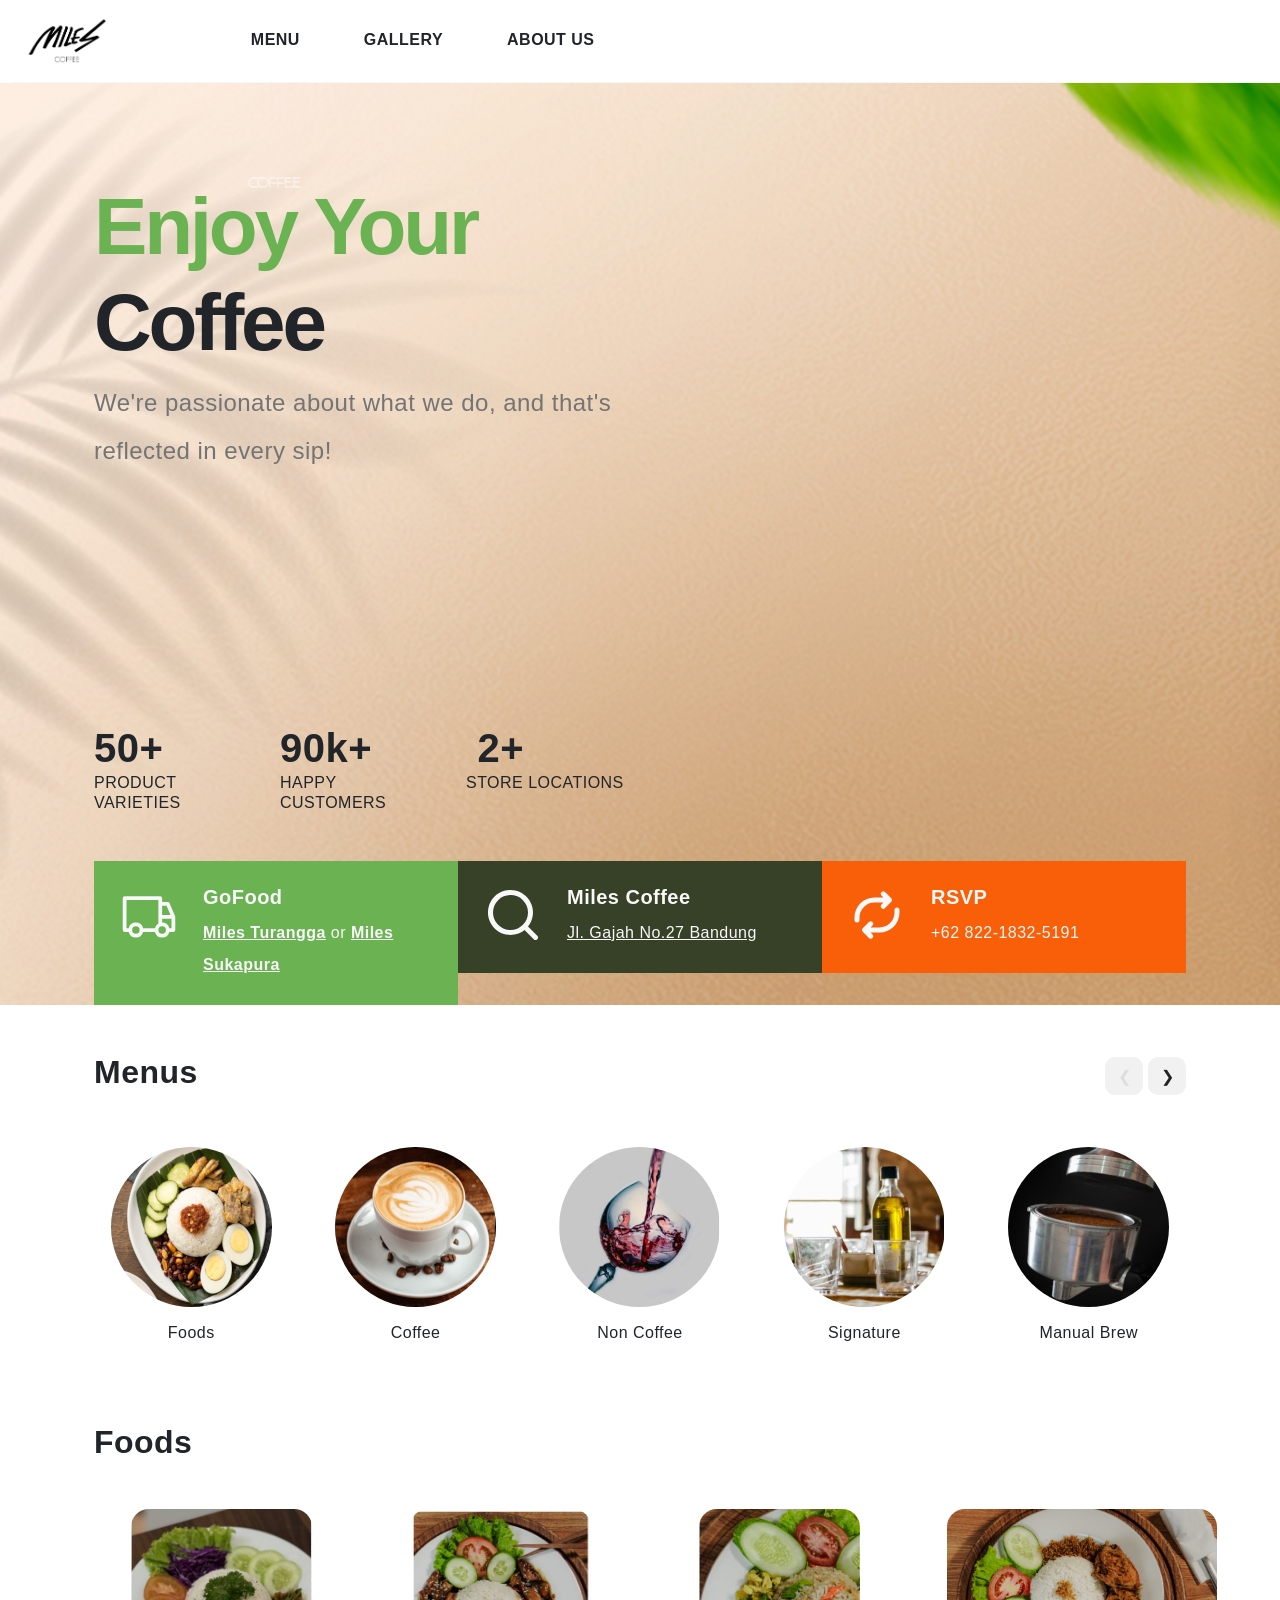
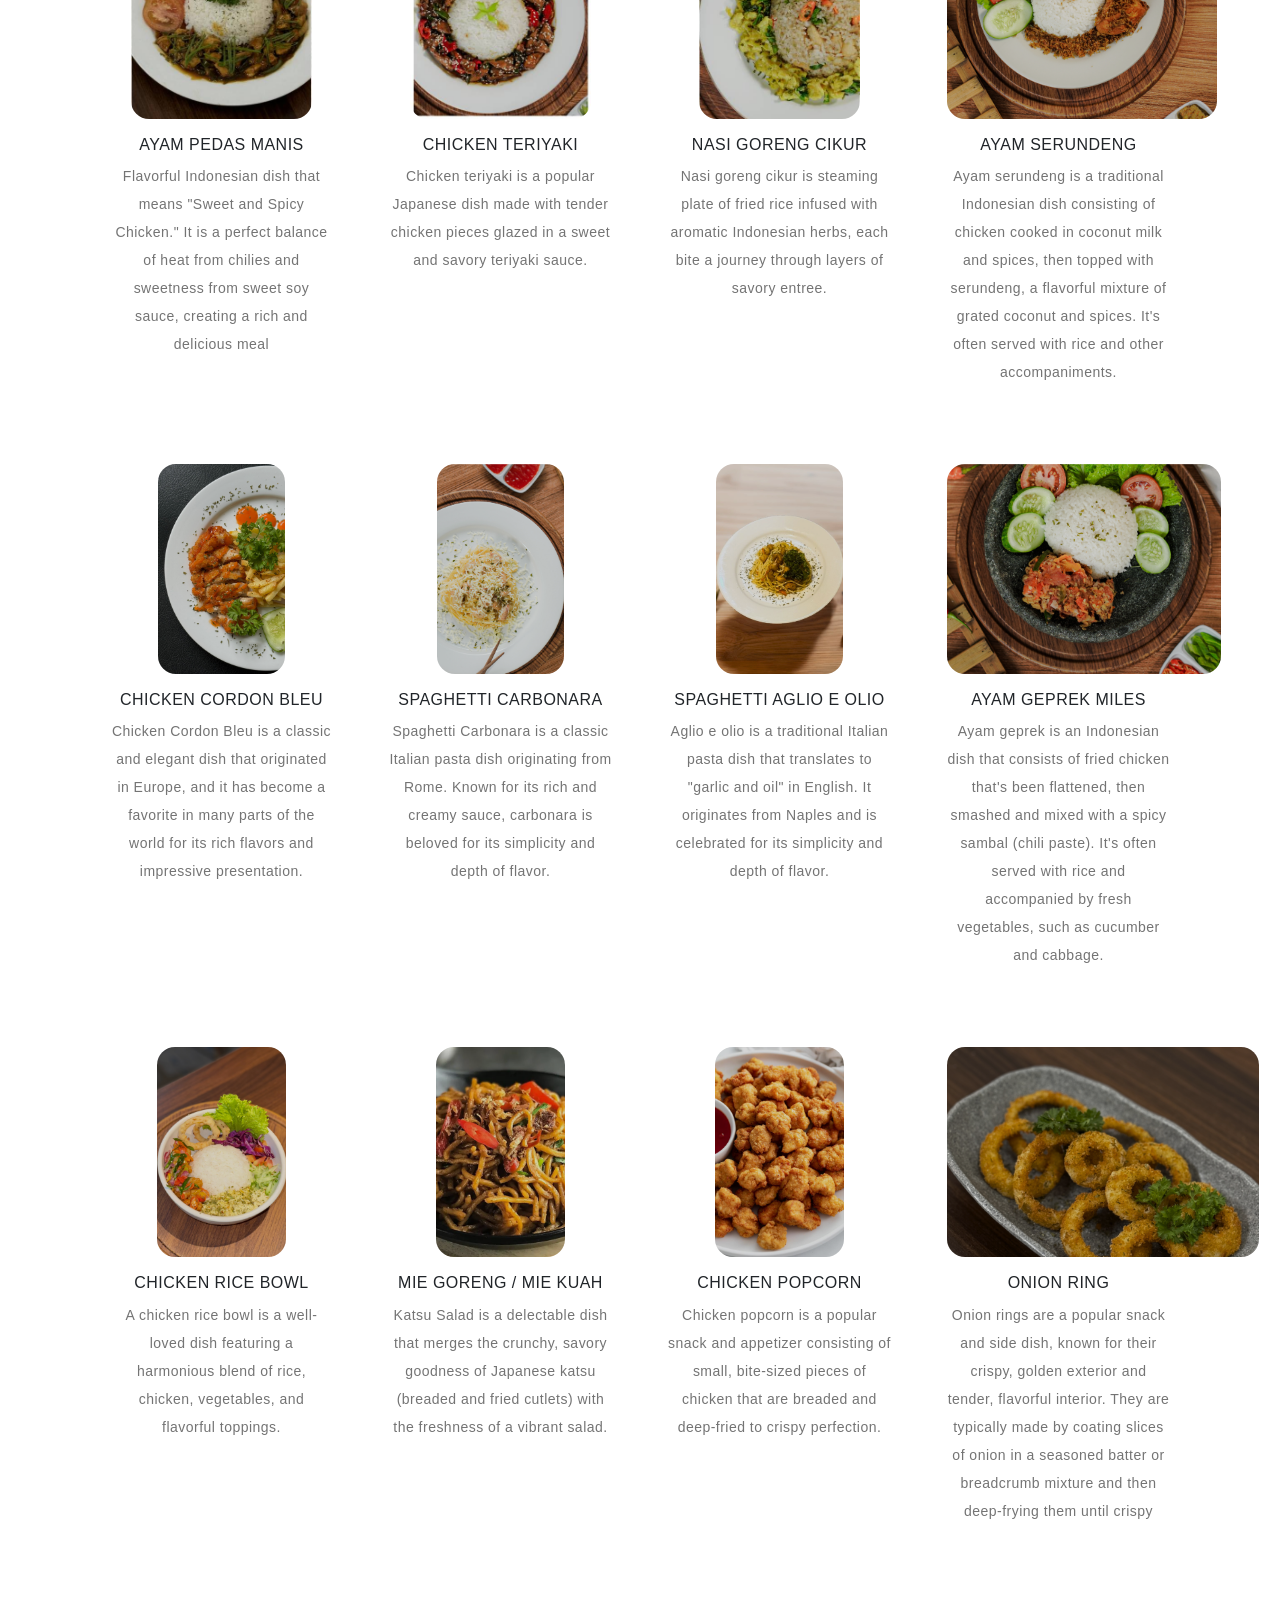
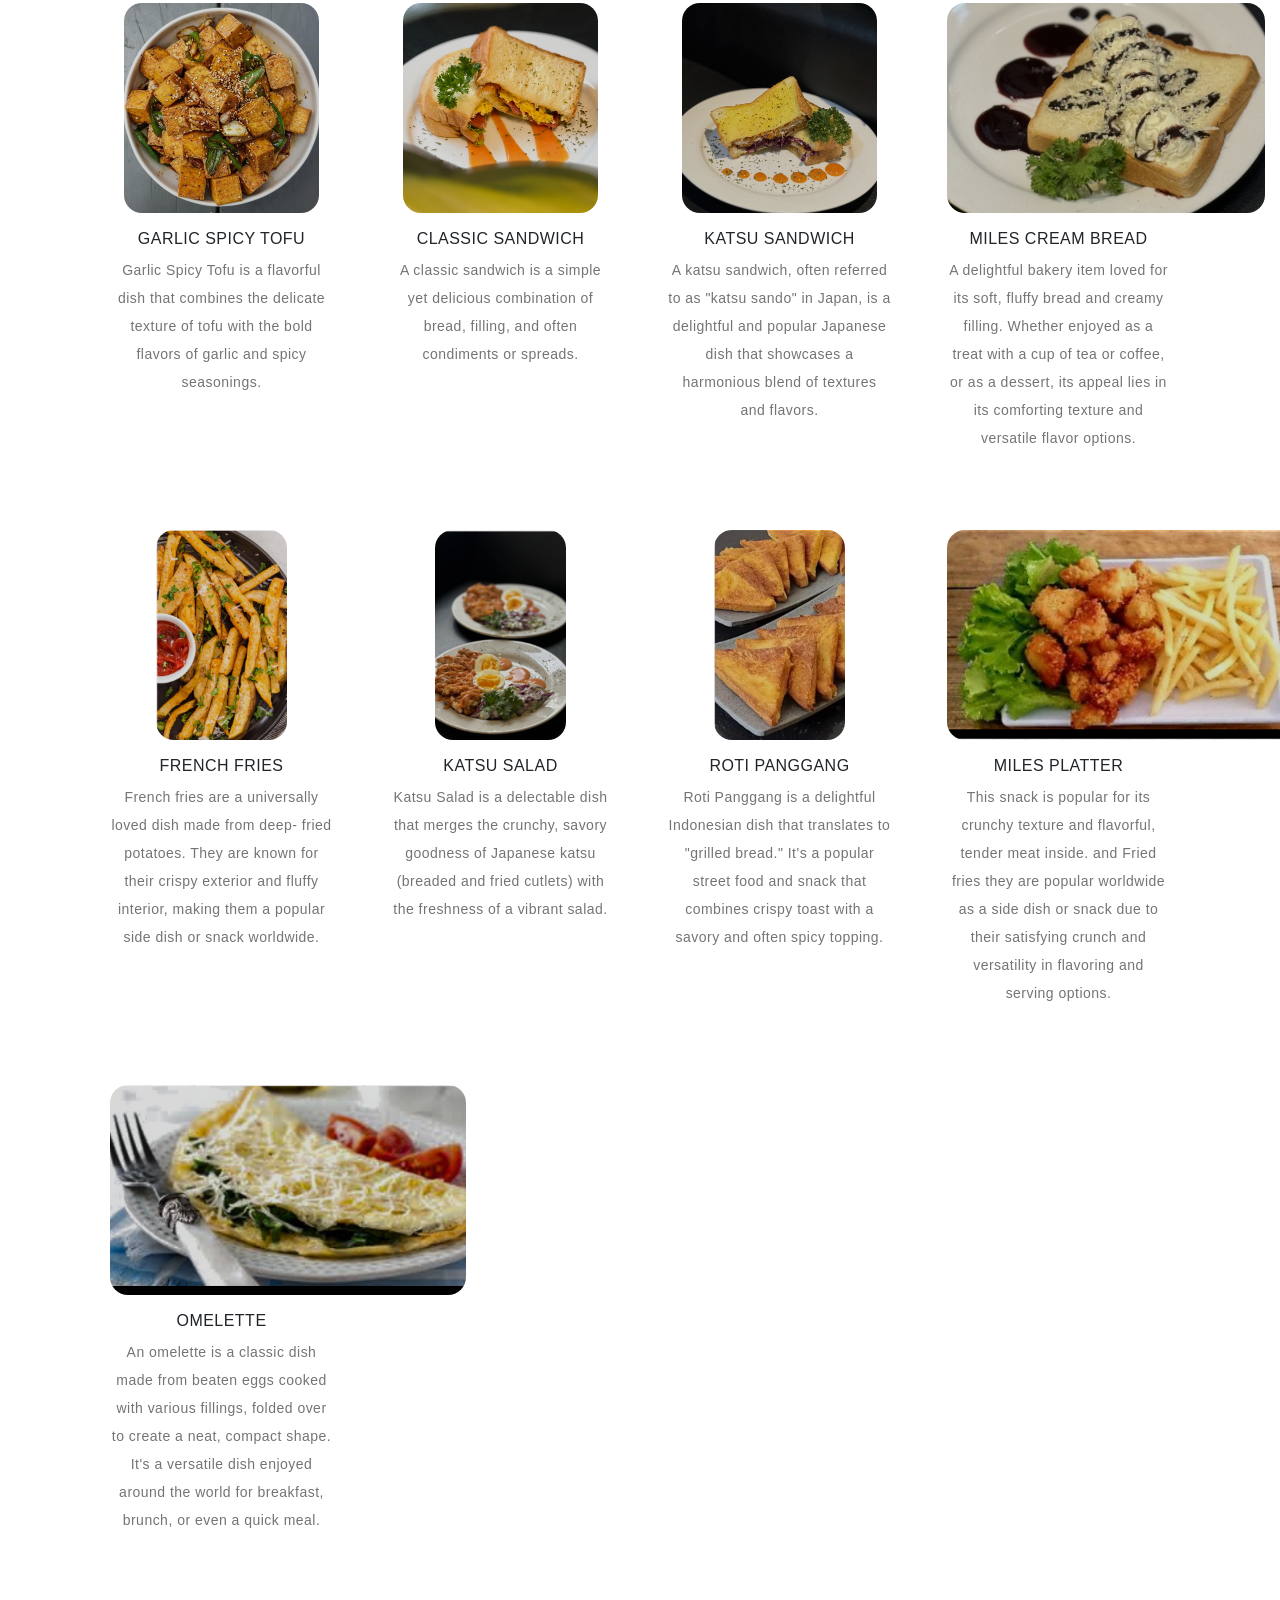
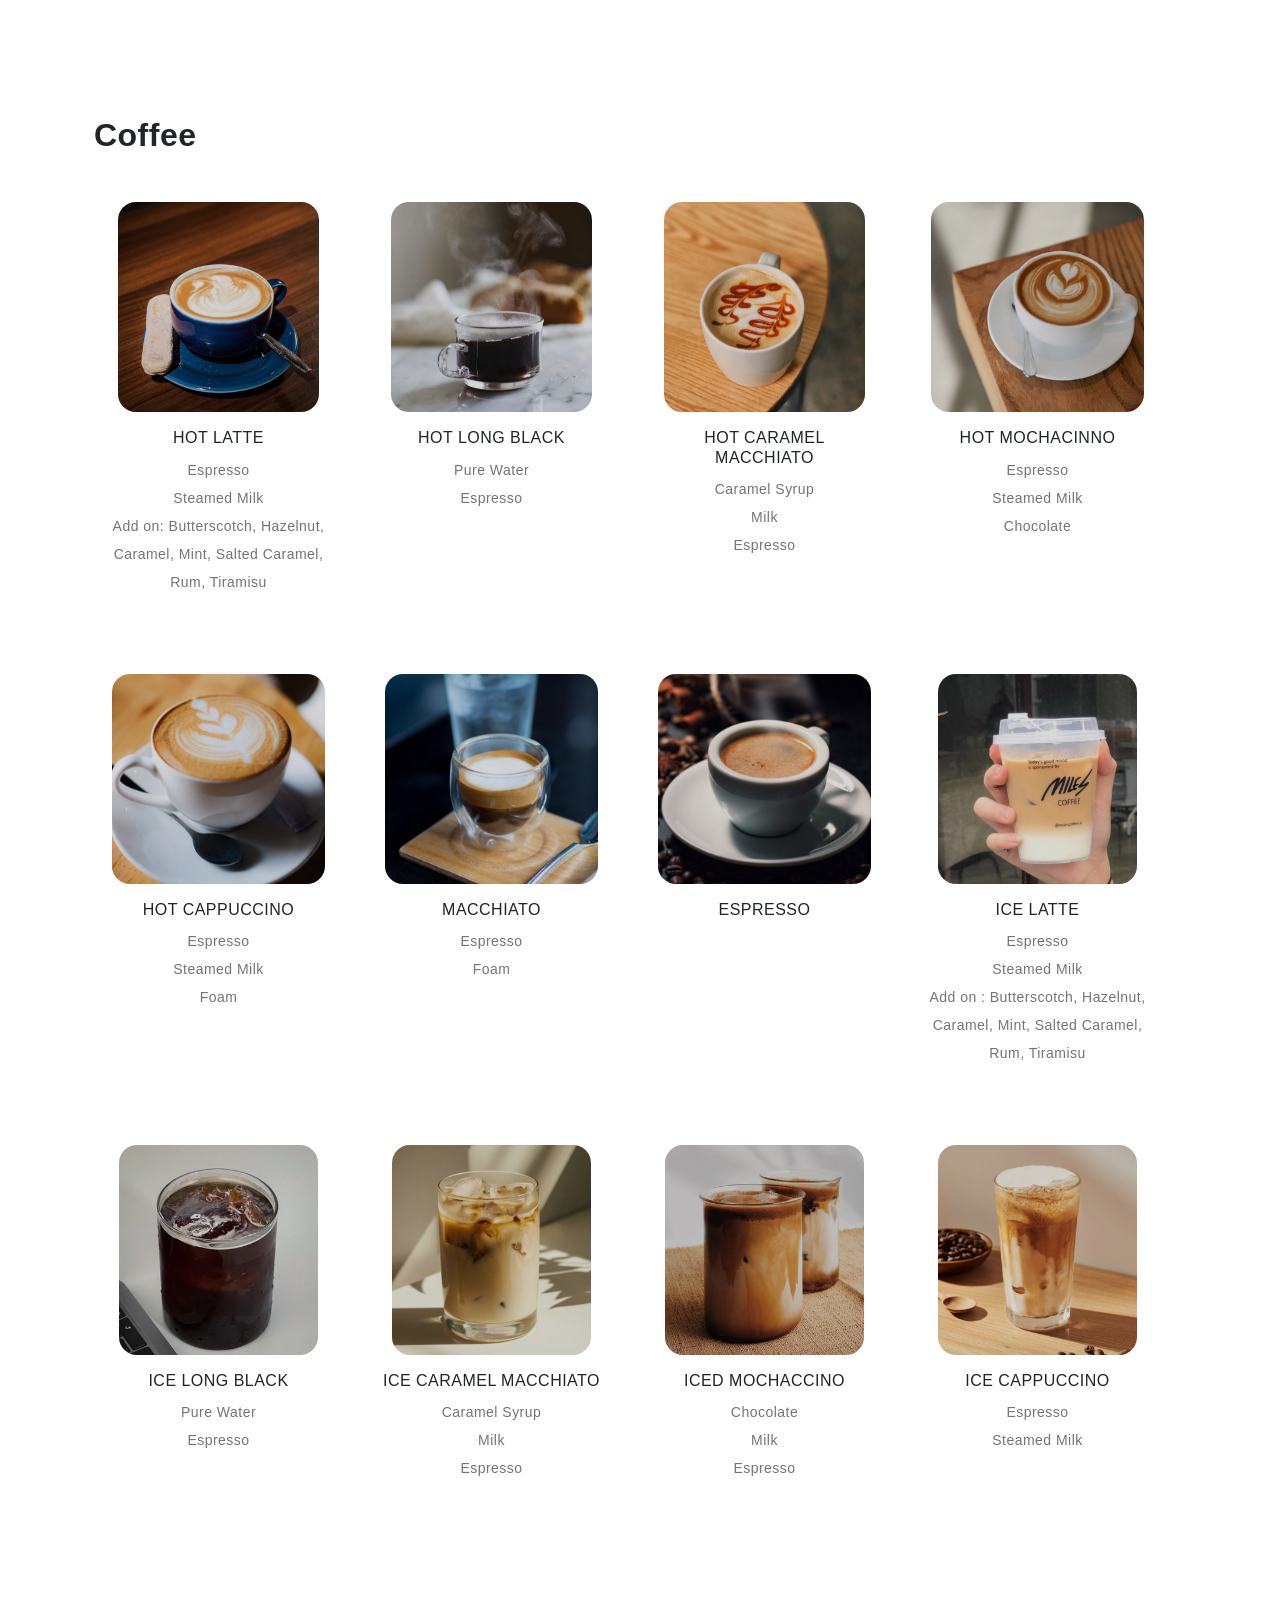
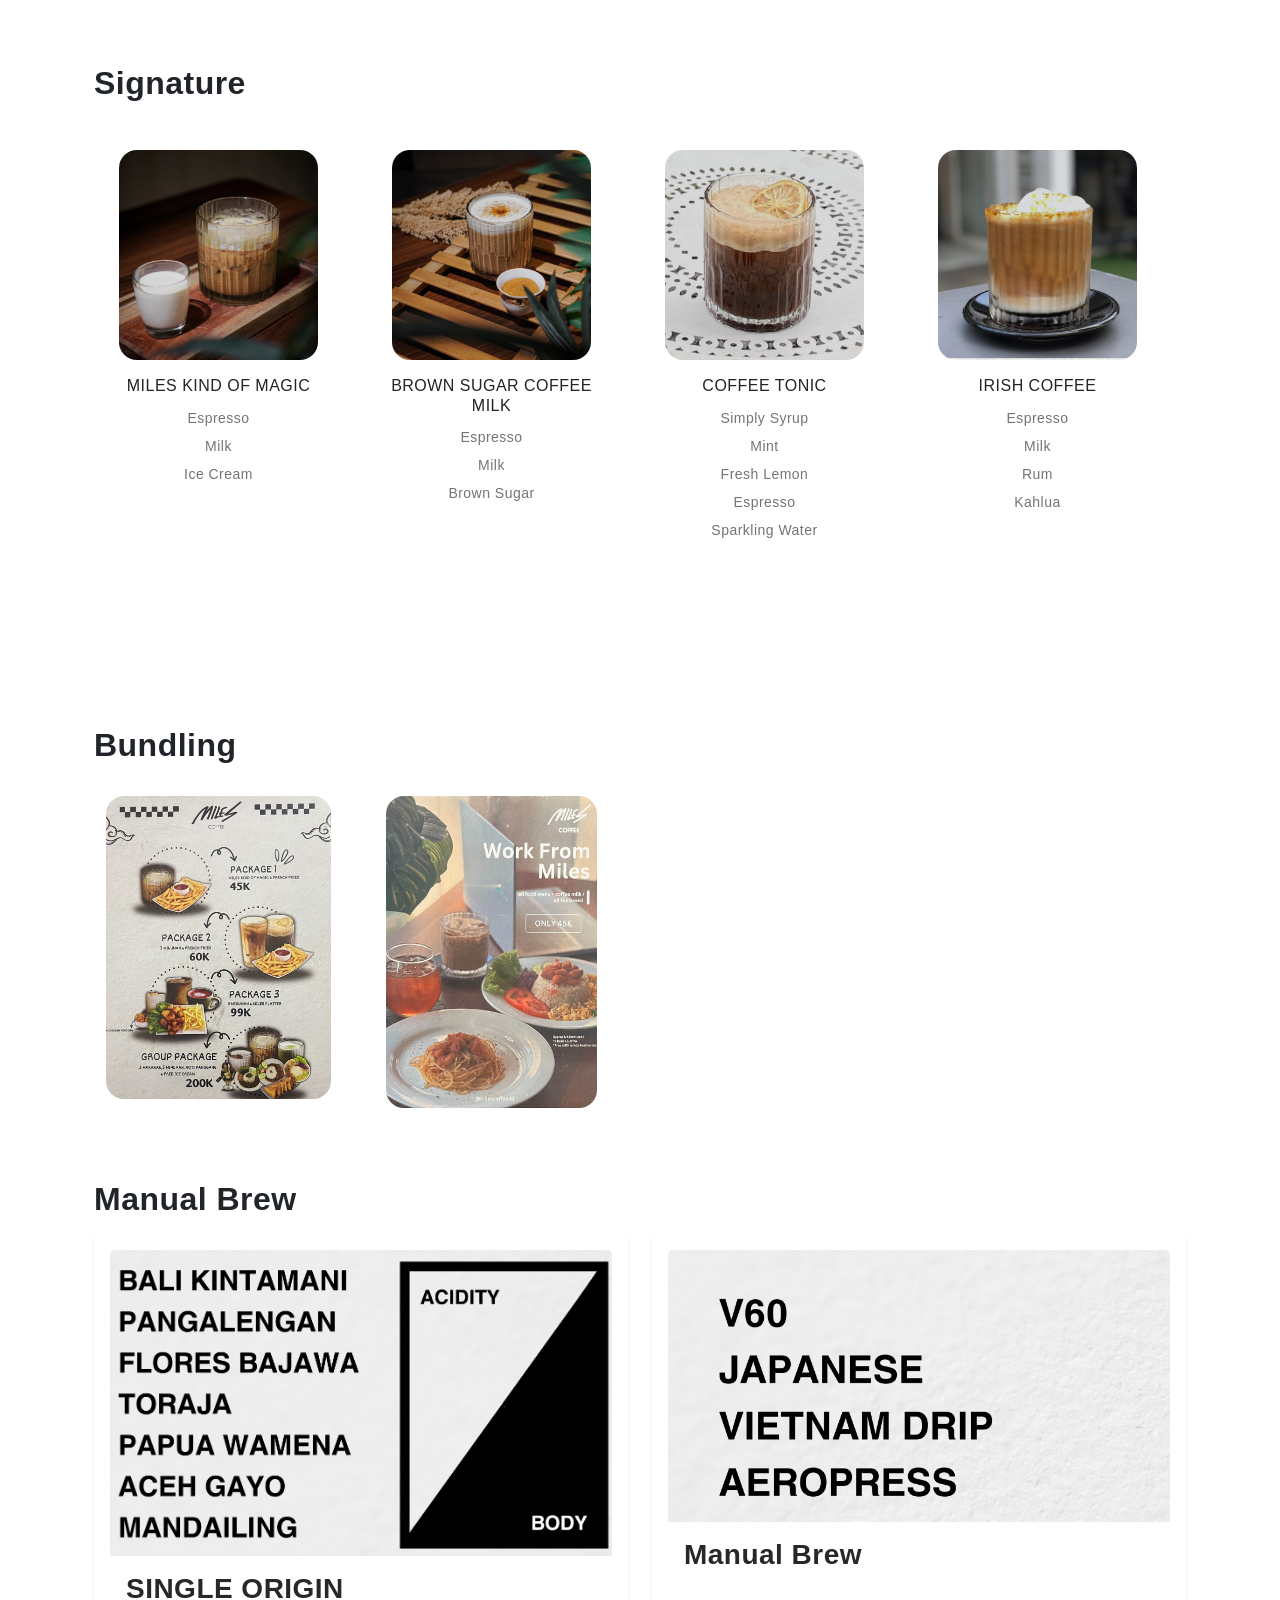
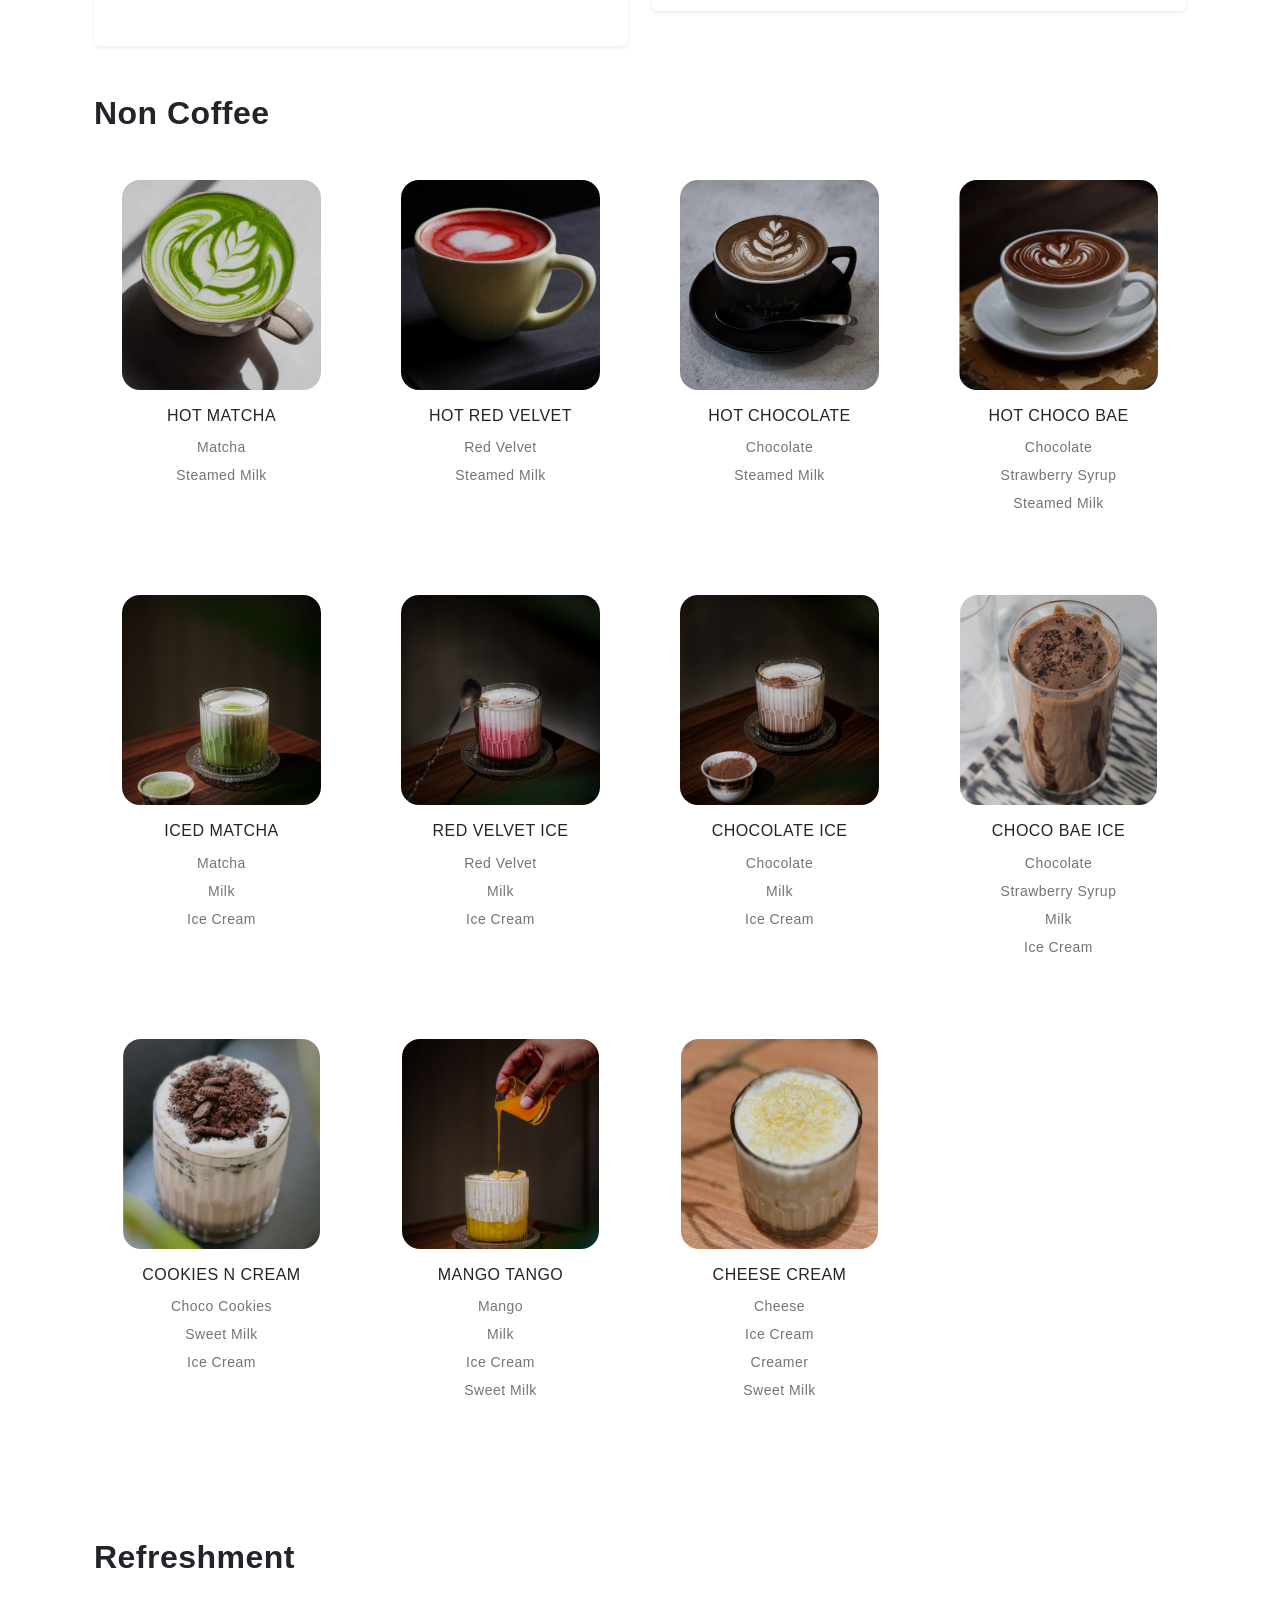
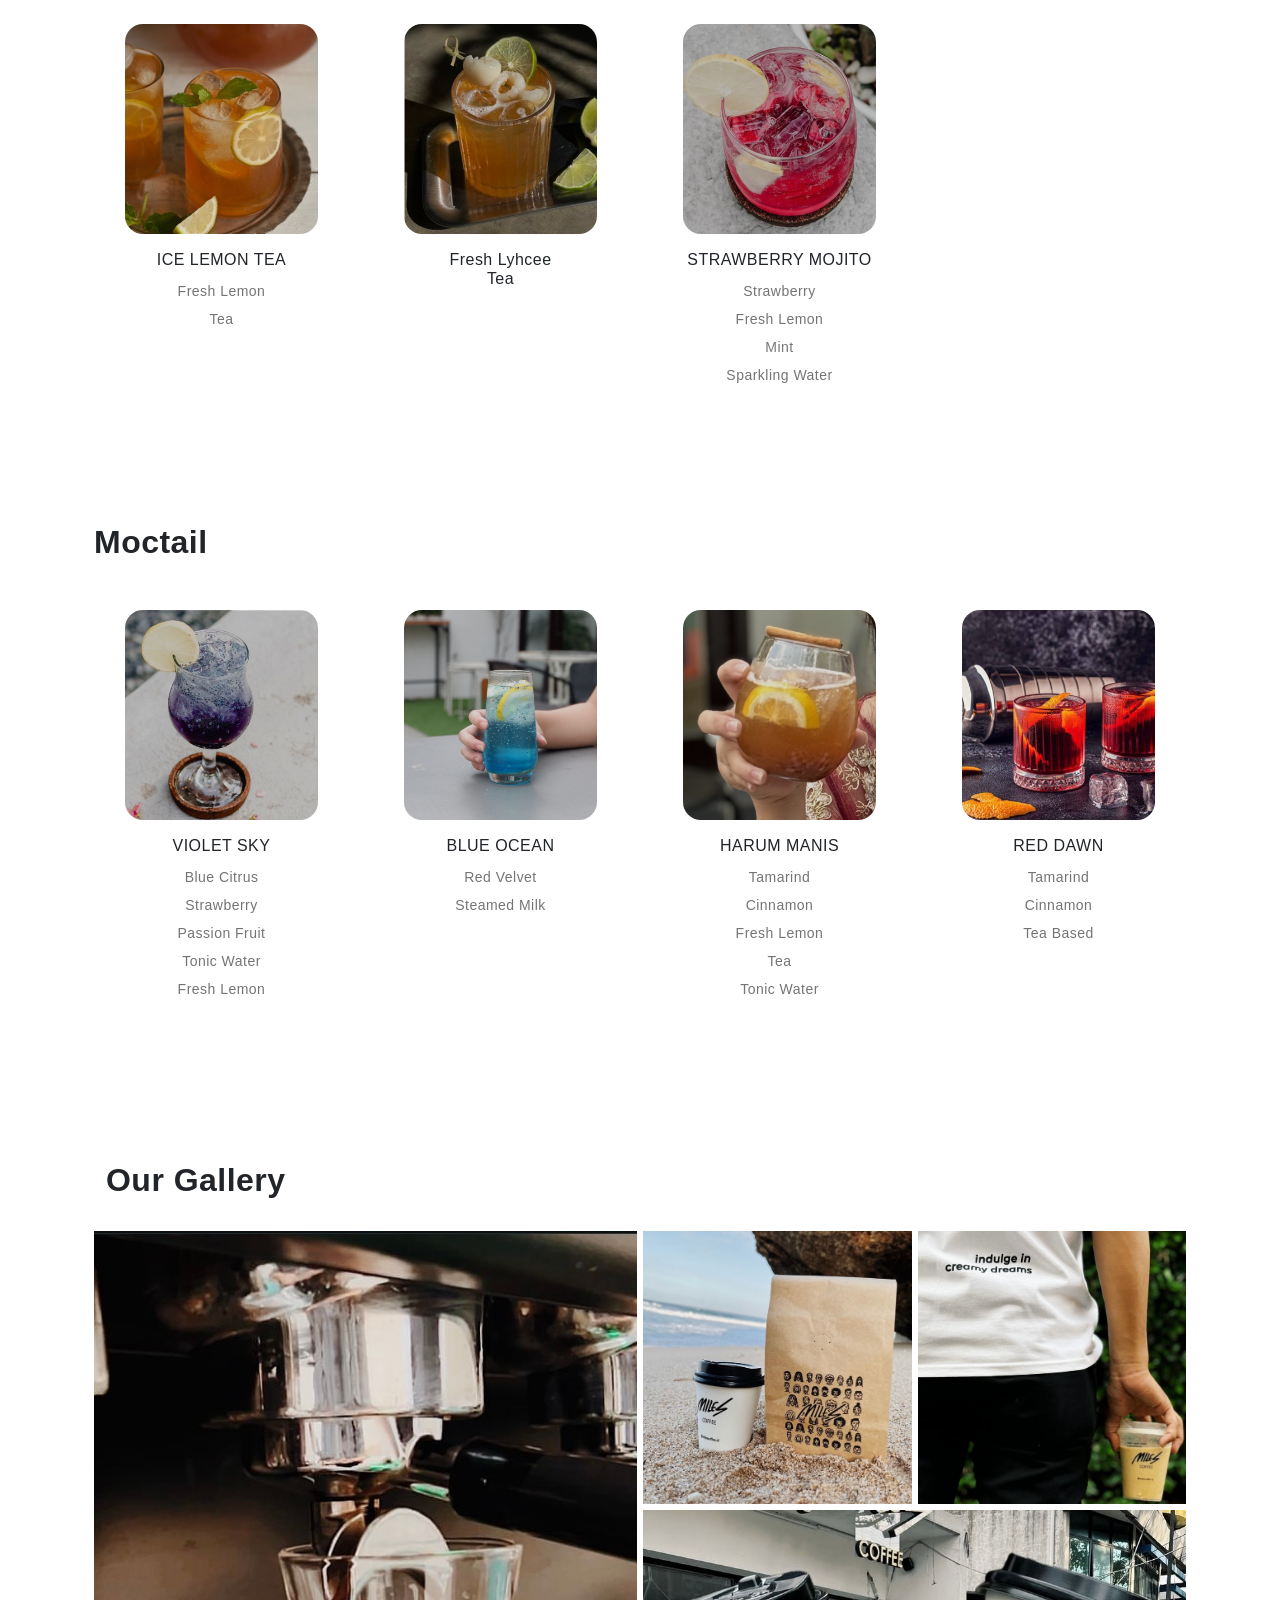
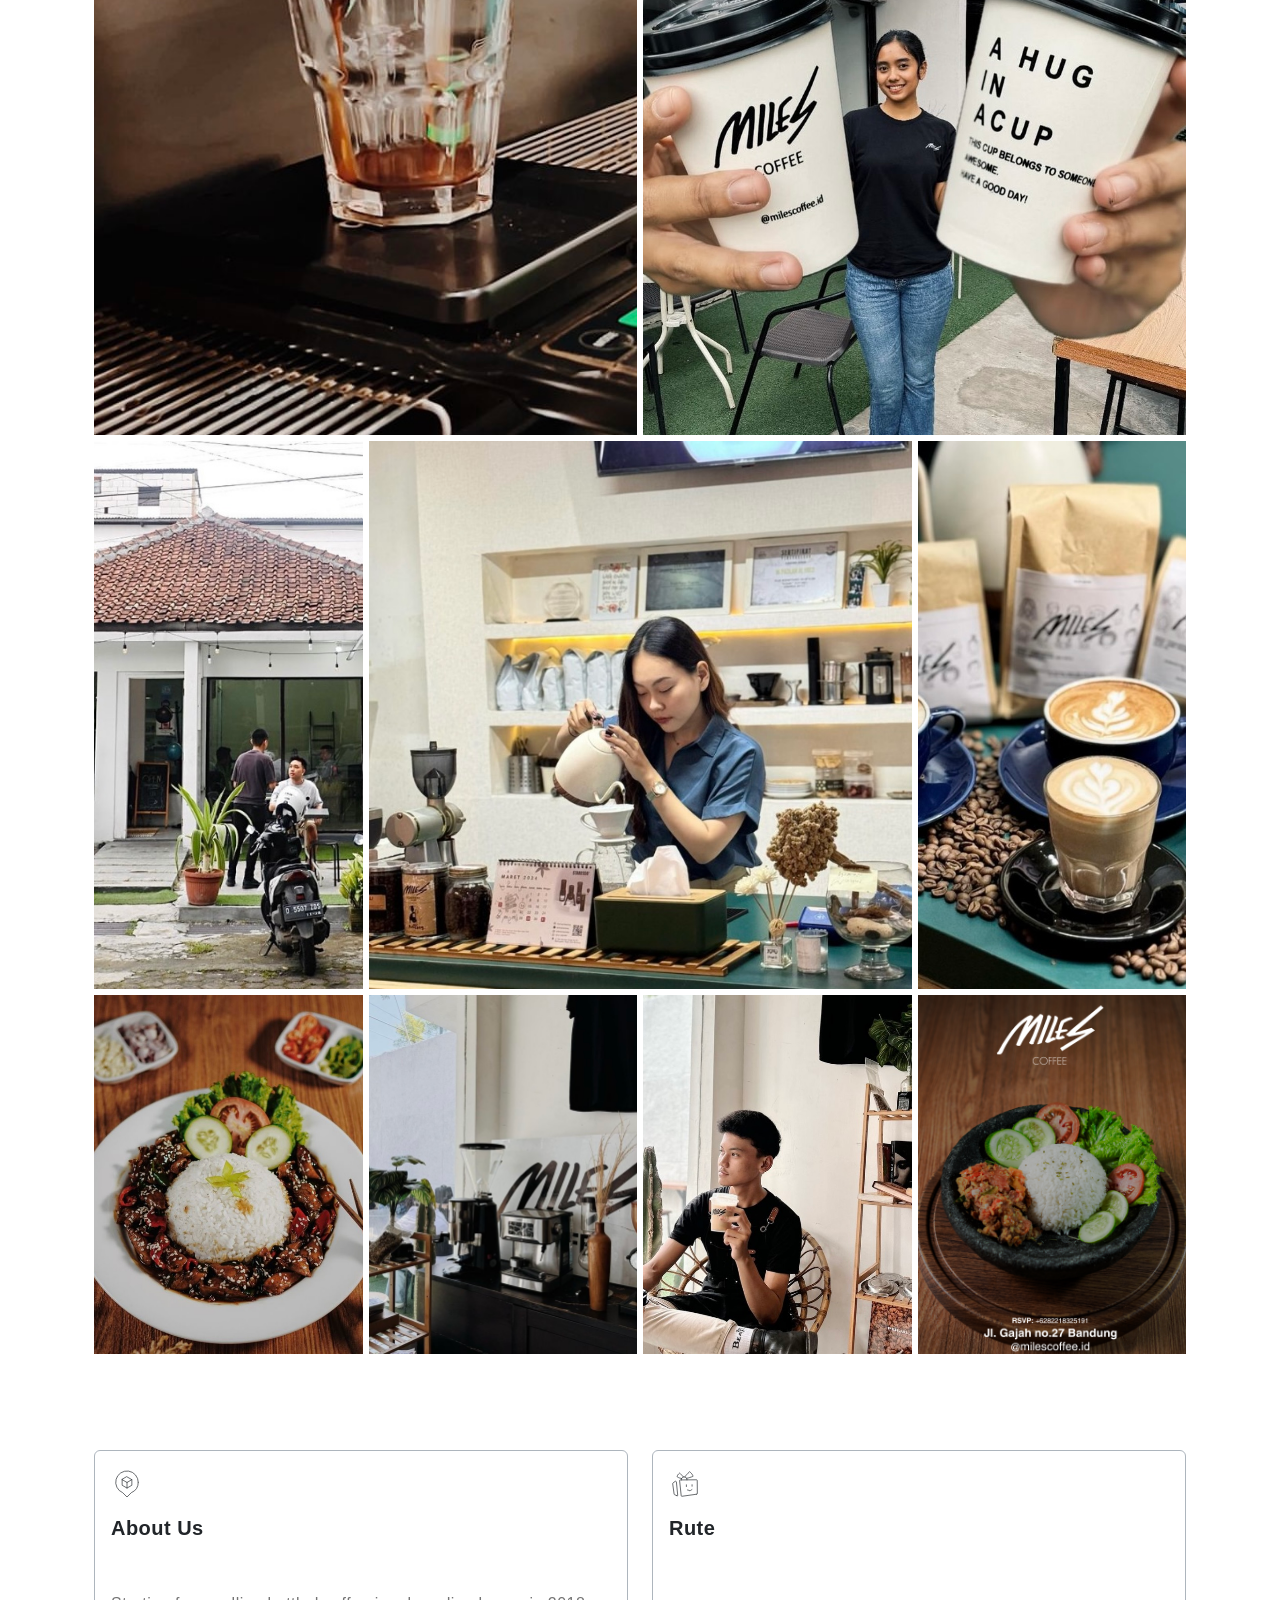
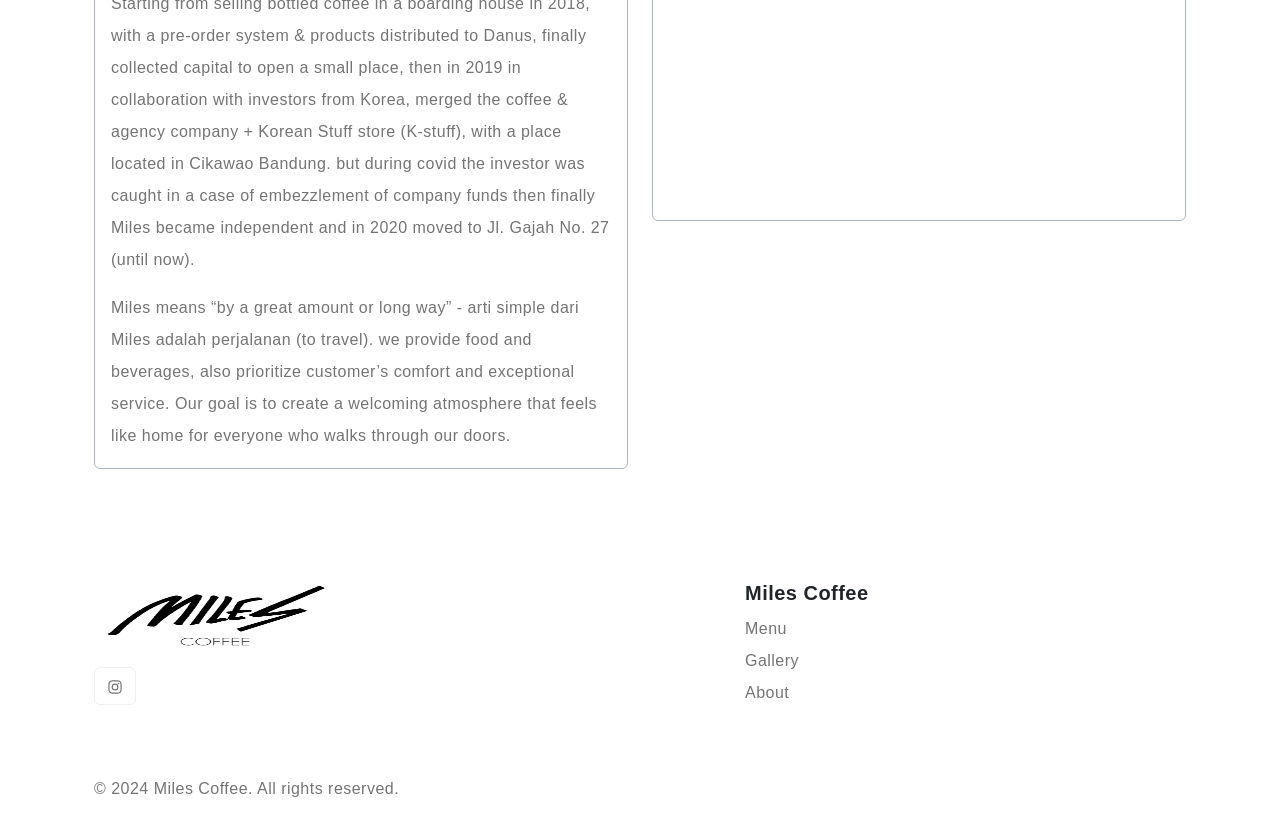
==== commit 2432be02: "Fix v1" ====
--- a/index.html
+++ b/index.html
@@ -365,6 +365,7 @@
       </div>
     </header>
     
+    <!-- HERO -->
     <section style="background-image: url('images/banner-blank.jpg');background-repeat: no-repeat;background-size: cover;">
       <div class="container-lg min-vh-100">
         <div class="row">
@@ -411,7 +412,10 @@
                 <div class="col-md-9">
                   <div class="card-body p-0">
                     <h5 class="text-light">GoFood</h5>
-                    <p class="card-text"><a href="">Order our fresh coffee or food here</a></p>
+                    <p class="card-text">
+                      <a href="https://gofood.link/u/zyd9Rw" target="_blank" class="text-light"><b>Miles Turangga</b></a> or 
+                      <a href="https://gofood.link/a/MLz3Lwu" target="_blank" class="text-light"><b>Miles Sukapura</b></a>
+                    </p>
                   </div>
                 </div>
               </div>
@@ -426,7 +430,7 @@
                 <div class="col-md-9">
                   <div class="card-body p-0">
                     <h5 class="text-light">Miles Coffee</h5>
-                    <p class="card-text">Jl. Gajah No.27 Bandung</p>
+                    <p class="card-text"><a href="https://maps.app.goo.gl/JADQ26wYg7MtwCwLA?g_st=ic" target="_blank" class="text-light">Jl. Gajah No.27 Bandung</a></p>
                   </div>
                 </div>
               </div>
@@ -452,6 +456,7 @@
       </div>
     </section>
 
+    <!-- CATEGORIES-->
     <section class="py-5 overflow-hidden">
       <div class="container-lg">
         <div class="row">
@@ -460,14 +465,14 @@
             <div id="menus" class="section-header d-flex flex-wrap justify-content-between mb-5">
               <h2 class="section-title">Menus</h2>
 
-              <!-- <div class="d-flex align-items-center">
-                <a href="javascript:void(0);" class="btn btn-primary me-2">View All</a>
+              <div class="d-flex align-items-center">
+                <!-- <a href="javascript:void(0);" class="btn btn-primary me-2">View All</a> -->
                 <div class="swiper-buttons">
                   <button class="swiper-prev category-carousel-prev btn btn-yellow">❮</button>
                   <button class="swiper-next category-carousel-next btn btn-yellow">❯</button>
                 </div>
               </div>
-            </div> -->
+            </div>
             
           </div>
         </div>
@@ -484,7 +489,7 @@
                   <img src="images/coffee.png" class="rounded-circle" alt="Coffee">
                   <h4 class="fs-6 mt-3 fw-normal category-title">Coffee</h4>
                 </a>
-                <a href="#noncoffee" class="nav-link swiper-slide text-center">
+                <a href="#non-coffee" class="nav-link swiper-slide text-center">
                   <img src="images/category-thumb-3.jpg" class="rounded-circle" alt="Non Coffee">
                   <h4 class="fs-6 mt-3 fw-normal category-title">Non Coffee</h4>
                 </a>
@@ -504,9 +509,9 @@
                   <img src="images/mocktail.png" class="rounded-circle" alt="mocktail">
                   <h4 class="fs-6 mt-3 fw-normal category-title">Mocktail</h4>
                 </a>
-                <a href="#snack" class="nav-link swiper-slide text-center">
+                <a href="#bundling" class="nav-link swiper-slide text-center">
                   <img src="images/category-thumb-8.jpg" class="rounded-circle" alt="Category Thumbnail">
-                  <h4 class="fs-6 mt-3 fw-normal category-title">Snack</h4>
+                  <h4 class="fs-6 mt-3 fw-normal category-title">Bundling</h4>
                 </a>
                 <!-- <a href="category.html" class="nav-link swiper-slide text-center">
                   <img src="images/category-thumb-1.jpg" class="rounded-circle" alt="Category Thumbnail">
@@ -533,7 +538,8 @@
       </div>
     </section>
 
-    <section class="pb-5">
+  <!-- FOOD -->
+    <section id="food" class="pb-5">
       <div class="container-lg">
 
         <div class="row">
@@ -560,7 +566,7 @@
                 <div class="product-item">
                   <figure>
                     <a href="javascript:void(0);" title="Product Title">
-                      <img src="images/01-ayam-pedas-manis.jpg" alt="Product Thumbnail" class="tab-image">
+                      <img src="images/01-ayam-pedas-manis.jpg" alt="Product Thumbnail" class="tab-image rounded-image">
                     </a>
                   </figure>
                   <div class="d-flex flex-column text-center">
@@ -578,7 +584,7 @@
                 <div class="product-item">
                   <figure>
                     <a href="javascript:void(0);" title="Product Title">
-                      <img src="images/product-thumb-2.png" alt="Product Thumbnail" class="tab-image">
+                      <img src="images/02-teriyaki.jpg" alt="Product Thumbnail" class="tab-image rounded-image">
                     </a>
                   </figure>
                   <div class="d-flex flex-column text-center">
@@ -592,7 +598,7 @@
                 <div class="product-item">
                   <figure>
                     <a href="javascript:void(0);" title="Product Title">
-                      <img src="images/product-thumb-3.png" alt="Product Thumbnail" class="tab-image">
+                      <img src="images/03-nasi-cikur.jpg" alt="Product Thumbnail" class="tab-image rounded-image">
                     </a>
                   </figure>
                   <div class="d-flex flex-column text-center">
@@ -606,7 +612,7 @@
                 <div class="product-item">
                   <figure>
                     <a href="javascript:void(0);" title="Product Title">
-                      <img src="images/product-thumb-3.png" alt="Product Thumbnail" class="tab-image">
+                      <img src="images/04-ayam-serunden.png" alt="Product Thumbnail" class="tab-image rounded-image">
                     </a>
                   </figure>
                   <div class="d-flex flex-column text-center">
@@ -620,7 +626,7 @@
                 <div class="product-item">
                   <figure>
                     <a href="javascript:void(0);" title="Product Title">
-                      <img src="images/product-thumb-3.png" alt="Product Thumbnail" class="tab-image">
+                      <img src="images/05-chicken-conro.png" alt="Product Thumbnail" class="tab-image rounded-image">
                     </a>
                   </figure>
                   <div class="d-flex flex-column text-center">
@@ -634,7 +640,7 @@
                 <div class="product-item">
                   <figure>
                     <a href="javascript:void(0);" title="Product Title">
-                      <img src="images/product-thumb-3.png" alt="Product Thumbnail" class="tab-image">
+                      <img src="images/06-spageti-carbo.png" alt="Product Thumbnail" class="tab-image rounded-image">
                     </a>
                   </figure>
                   <div class="d-flex flex-column text-center">
@@ -648,7 +654,7 @@
                 <div class="product-item">
                   <figure>
                     <a href="javascript:void(0);" title="Product Title">
-                      <img src="images/product-thumb-3.png" alt="Product Thumbnail" class="tab-image">
+                      <img src="images/07-spageti-agelio.png" alt="Product Thumbnail" class="tab-image rounded-image">
                     </a>
                   </figure>
                   <div class="d-flex flex-column text-center">
@@ -662,7 +668,7 @@
                 <div class="product-item">
                   <figure>
                     <a href="javascript:void(0);" title="Product Title">
-                      <img src="images/product-thumb-3.png" alt="Product Thumbnail" class="tab-image">
+                      <img src="images/08-ayam-geprek.png" alt="Product Thumbnail" class="tab-image rounded-image">
                     </a>
                   </figure>
                   <div class="d-flex flex-column text-center">
@@ -676,7 +682,7 @@
                 <div class="product-item">
                   <figure>
                     <a href="javascript:void(0);" title="Product Title">
-                      <img src="images/product-thumb-3.png" alt="Product Thumbnail" class="tab-image">
+                      <img src="images/09-chicken-bowl.png" alt="Product Thumbnail" class="tab-image rounded-image">
                     </a>
                   </figure>
                   <div class="d-flex flex-column text-center">
@@ -690,7 +696,7 @@
                 <div class="product-item">
                   <figure>
                     <a href="javascript:void(0);" title="Product Title">
-                      <img src="images/product-thumb-3.png" alt="Product Thumbnail" class="tab-image">
+                      <img src="images/10-mie-goreng.png" alt="Product Thumbnail" class="tab-image rounded-image">
                     </a>
                   </figure>
                   <div class="d-flex flex-column text-center">
@@ -704,7 +710,7 @@
                 <div class="product-item">
                   <figure>
                     <a href="javascript:void(0);" title="Product Title">
-                      <img src="images/product-thumb-3.png" alt="Product Thumbnail" class="tab-image">
+                      <img src="images/11-chicken-popcorn.png" alt="Product Thumbnail" class="tab-image rounded-image">
                     </a>
                   </figure>
                   <div class="d-flex flex-column text-center">
@@ -718,7 +724,7 @@
                 <div class="product-item">
                   <figure>
                     <a href="javascript:void(0);" title="Product Title">
-                      <img src="images/product-thumb-3.png" alt="Product Thumbnail" class="tab-image">
+                      <img src="images/12-onion-ring.png" alt="Product Thumbnail" class="tab-image rounded-image">
                     </a>
                   </figure>
                   <div class="d-flex flex-column text-center">
@@ -732,7 +738,7 @@
                 <div class="product-item">
                   <figure>
                     <a href="javascript:void(0);" title="Product Title">
-                      <img src="images/product-thumb-3.png" alt="Product Thumbnail" class="tab-image">
+                      <img src="images/13-garlic-tofu.png" alt="Product Thumbnail" class="tab-image rounded-image">
                     </a>
                   </figure>
                   <div class="d-flex flex-column text-center">
@@ -746,7 +752,7 @@
                 <div class="product-item">
                   <figure>
                     <a href="javascript:void(0);" title="Product Title">
-                      <img src="images/product-thumb-3.png" alt="Product Thumbnail" class="tab-image">
+                      <img src="images/14-classic-sanwi.png" alt="Product Thumbnail" class="tab-image rounded-image">
                     </a>
                   </figure>
                   <div class="d-flex flex-column text-center">
@@ -760,7 +766,7 @@
                 <div class="product-item">
                   <figure>
                     <a href="javascript:void(0);" title="Product Title">
-                      <img src="images/product-thumb-3.png" alt="Product Thumbnail" class="tab-image">
+                      <img src="images/15-katsu-sanw.png" alt="Product Thumbnail" class="tab-image rounded-image">
                     </a>
                   </figure>
                   <div class="d-flex flex-column text-center">
@@ -774,7 +780,7 @@
                 <div class="product-item">
                   <figure>
                     <a href="javascript:void(0);" title="Product Title">
-                      <img src="images/product-thumb-3.png" alt="Product Thumbnail" class="tab-image">
+                      <img src="images/16-cream-bread.png" alt="Product Thumbnail" class="tab-image rounded-image">
                     </a>
                   </figure>
                   <div class="d-flex flex-column text-center">
@@ -788,7 +794,7 @@
                 <div class="product-item">
                   <figure>
                     <a href="javascript:void(0);" title="Product Title">
-                      <img src="images/product-thumb-3.png" alt="Product Thumbnail" class="tab-image">
+                      <img src="images/17-fren-fries.png" alt="Product Thumbnail" class="tab-image rounded-image">
                     </a>
                   </figure>
                   <div class="d-flex flex-column text-center">
@@ -802,7 +808,7 @@
                 <div class="product-item">
                   <figure>
                     <a href="javascript:void(0);" title="Product Title">
-                      <img src="images/product-thumb-3.png" alt="Product Thumbnail" class="tab-image">
+                      <img src="images/18-katsu-salad.png" alt="Product Thumbnail" class="tab-image rounded-image">
                     </a>
                   </figure>
                   <div class="d-flex flex-column text-center">
@@ -816,7 +822,7 @@
                 <div class="product-item">
                   <figure>
                     <a href="javascript:void(0);" title="Product Title">
-                      <img src="images/product-thumb-3.png" alt="Product Thumbnail" class="tab-image">
+                      <img src="images/19-roti-panggang.png" alt="Product Thumbnail" class="tab-image rounded-image">
                     </a>
                   </figure>
                   <div class="d-flex flex-column text-center">
@@ -830,7 +836,7 @@
                 <div class="product-item">
                   <figure>
                     <a href="javascript:void(0);" title="Product Title">
-                      <img src="images/product-thumb-3.png" alt="Product Thumbnail" class="tab-image">
+                      <img src="images/21-flatter.png" alt="Product Thumbnail" class="tab-image rounded-image">
                     </a>
                   </figure>
                   <div class="d-flex flex-column text-center">
@@ -844,7 +850,7 @@
                 <div class="product-item">
                   <figure>
                     <a href="javascript:void(0);" title="Product Title">
-                      <img src="images/product-thumb-3.png" alt="Product Thumbnail" class="tab-image">
+                      <img src="images/20-omlete.png" alt="Product Thumbnail" class="tab-image rounded-image">
                     </a>
                   </figure>
                   <div class="d-flex flex-column text-center">
@@ -854,25 +860,6 @@
                 </div>
               </div>
 
-<!--              
-
-              <div class="col">
-                <div class="product-item">
-                  <figure>
-                    <a href="javascript:void(0);" title="Product Title">
-                      <img src="images/product-thumb-3.png" alt="Product Thumbnail" class="tab-image">
-                    </a>
-                  </figure>
-                  <div class="d-flex flex-column text-center">
-                    <h3 class="fs-6 fw-normal">TITLE</h3>
-                    <p class="small"></p>
-                  </div>
-                </div>
-              </div> 
-              
-              
-              -->
-
               
             </div>
             <!-- / product-grid -->
@@ -882,51 +869,9 @@
         </div>
       </div>
     </section>
-<!-- 
-    <section class="py-3">
-      <div class="container-lg">
-        <div class="row">
-          <div class="col-md-12">
-
-            <div class="banner-blocks">
-            
-              <div class="banner-ad d-flex align-items-center large bg-info block-1" style="background: url('images/banner-ad-1.jpg') no-repeat; background-size: cover;">
-                <div class="banner-content p-5">
-                  <div class="content-wrapper text-light">
-                    <h3 class="banner-title text-light">Items on SALE</h3>
-                    <p>Discounts up to 30%</p>
-                    <a href="javascript:void(0);" class="btn-link text-white">Shop Now</a>
-                  </div>
-                </div>
-              </div>
-              
-              <div class="banner-ad bg-success-subtle block-2" style="background:url('images/banner-ad-2.jpg') no-repeat;background-size: cover">
-                <div class="banner-content align-items-center p-5">
-                  <div class="content-wrapper text-light">
-                    <h3 class="banner-title text-light">Combo offers</h3>
-                    <p>Discounts up to 50%</p>
-                    <a href="javascript:void(0);" class="btn-link text-white">Shop Now</a>
-                  </div>
-                </div>
-              </div>
-
-              <div class="banner-ad bg-danger block-3" style="background:url('images/banner-ad-3.jpg') no-repeat;background-size: cover">
-                <div class="banner-content align-items-center p-5">
-                  <div class="content-wrapper text-light">
-                    <h3 class="banner-title text-light">Discount Coupons</h3>
-                    <p>Discounts up to 40%</p>
-                    <a href="javascript:void(0);" class="btn-link text-white">Shop Now</a>
-                  </div>
-                </div>
-              </div>
-
-            </div>
-              
-          </div>
-        </div>
-      </div>
-    </section> -->
-
+
+
+    <!-- COFFEE -->
     <section id="coffee" class="products-carousel">
       <div class="container-lg overflow-hidden py-5">
         <div class="row">
@@ -955,7 +900,7 @@
                 <div class="product-item">
                   <figure>
                     <a href="javascript:void(0);" title="Product Title">
-                      <img src="images/product-thumb-3.png" alt="Product Thumbnail" class="tab-image">
+                      <img src="images/22-hot-latte.png" alt="Product Thumbnail" class="tab-image rounded-image">
                     </a>
                   </figure>
                   <div class="d-flex flex-column text-center">
@@ -971,7 +916,7 @@
                 <div class="product-item">
                   <figure>
                     <a href="javascript:void(0);" title="Product Title">
-                      <img src="images/product-thumb-3.png" alt="Product Thumbnail" class="tab-image">
+                      <img src="images/23-hot-long-black.png" alt="Product Thumbnail" class="tab-image rounded-image">
                     </a>
                   </figure>
                   <div class="d-flex flex-column text-center">
@@ -986,7 +931,7 @@
                 <div class="product-item">
                   <figure>
                     <a href="javascript:void(0);" title="Product Title">
-                      <img src="images/product-thumb-3.png" alt="Product Thumbnail" class="tab-image">
+                      <img src="images/24-hot-caramel-mac.png" alt="Product Thumbnail" class="tab-image rounded-image">
                     </a>
                   </figure>
                   <div class="d-flex flex-column text-center">
@@ -1002,7 +947,7 @@
                 <div class="product-item">
                   <figure>
                     <a href="javascript:void(0);" title="Product Title">
-                      <img src="images/product-thumb-3.png" alt="Product Thumbnail" class="tab-image">
+                      <img src="images/25-hot-moca.png" alt="Product Thumbnail" class="tab-image rounded-image">
                     </a>
                   </figure>
                   <div class="d-flex flex-column text-center">
@@ -1018,7 +963,7 @@
                 <div class="product-item">
                   <figure>
                     <a href="javascript:void(0);" title="Product Title">
-                      <img src="images/product-thumb-3.png" alt="Product Thumbnail" class="tab-image">
+                      <img src="images/26-hot-capu.png" alt="Product Thumbnail" class="tab-image rounded-image">
                     </a>
                   </figure>
                   <div class="d-flex flex-column text-center">
@@ -1034,7 +979,7 @@
                 <div class="product-item">
                   <figure>
                     <a href="javascript:void(0);" title="Product Title">
-                      <img src="images/product-thumb-3.png" alt="Product Thumbnail" class="tab-image">
+                      <img src="images/27-mochi.png" alt="Product Thumbnail" class="tab-image rounded-image">
                     </a>
                   </figure>
                   <div class="d-flex flex-column text-center">
@@ -1049,7 +994,7 @@
                 <div class="product-item">
                   <figure>
                     <a href="javascript:void(0);" title="Product Title">
-                      <img src="images/product-thumb-3.png" alt="Product Thumbnail" class="tab-image">
+                      <img src="images/28-expresso.png" alt="Product Thumbnail" class="tab-image rounded-image">
                     </a>
                   </figure>
                   <div class="d-flex flex-column text-center">
@@ -1063,7 +1008,7 @@
                 <div class="product-item">
                   <figure>
                     <a href="javascript:void(0);" title="Product Title">
-                      <img src="images/product-thumb-3.png" alt="Product Thumbnail" class="tab-image">
+                      <img src="images/29-ice-latte.png" alt="Product Thumbnail" class="tab-image rounded-image">
                     </a>
                   </figure>
                   <div class="d-flex flex-column text-center">
@@ -1080,7 +1025,7 @@
                 <div class="product-item">
                   <figure>
                     <a href="javascript:void(0);" title="Product Title">
-                      <img src="images/product-thumb-3.png" alt="Product Thumbnail" class="tab-image">
+                      <img src="images/30-ice-long-black.png" alt="Product Thumbnail" class="tab-image rounded-image">
                     </a>
                   </figure>
                   <div class="d-flex flex-column text-center">
@@ -1095,7 +1040,7 @@
                 <div class="product-item">
                   <figure>
                     <a href="javascript:void(0);" title="Product Title">
-                      <img src="images/product-thumb-3.png" alt="Product Thumbnail" class="tab-image">
+                      <img src="images/31-caramel.png" alt="Product Thumbnail" class="tab-image rounded-image">
                     </a>
                   </figure>
                   <div class="d-flex flex-column text-center">
@@ -1111,7 +1056,7 @@
                 <div class="product-item">
                   <figure>
                     <a href="javascript:void(0);" title="Product Title">
-                      <img src="images/product-thumb-3.png" alt="Product Thumbnail" class="tab-image">
+                      <img src="images/32-ice-moca.png" alt="Product Thumbnail" class="tab-image rounded-image">
                     </a>
                   </figure>
                   <div class="d-flex flex-column text-center">
@@ -1127,7 +1072,7 @@
                 <div class="product-item">
                   <figure>
                     <a href="javascript:void(0);" title="Product Title">
-                      <img src="images/product-thumb-3.png" alt="Product Thumbnail" class="tab-image">
+                      <img src="images/33-ice-cap.png" alt="Product Thumbnail" class="tab-image rounded-image">
                     </a>
                   </figure>
                   <div class="d-flex flex-column text-center">
@@ -1141,353 +1086,12 @@
               
             </div>
 
-            <!-- <div class="swiper">
-              <div class="swiper-wrapper">
-                                
-                <div class="product-item swiper-slide">
-                  <figure>
-                    <a href="index.html" title="Product Title">
-                      <img src="images/product-thumb-10.png" alt="Product Thumbnail" class="tab-image">
-                    </a>
-                  </figure>
-                  <div class="d-flex flex-column text-center">
-                    <h3 class="fs-6 fw-normal">Greek Style Plain Yogurt</h3>
-                    <div>
-                      <span class="rating">
-                        <svg width="18" height="18" class="text-warning"><use xlink:href="#star-full"></use></svg>
-                        <svg width="18" height="18" class="text-warning"><use xlink:href="#star-full"></use></svg>
-                        <svg width="18" height="18" class="text-warning"><use xlink:href="#star-full"></use></svg>
-                        <svg width="18" height="18" class="text-warning"><use xlink:href="#star-full"></use></svg>
-                        <svg width="18" height="18" class="text-warning"><use xlink:href="#star-half"></use></svg>
-                      </span>
-                      <span>(222)</span>
-                    </div>
-                    <div class="d-flex justify-content-center align-items-center gap-2">
-                      <del>$24.00</del>
-                      <span class="text-dark fw-semibold">$18.00</span>
-                      <span class="badge border border-dark-subtle rounded-0 fw-normal px-1 fs-7 lh-1 text-body-tertiary">10% OFF</span>
-                    </div>
-                    <div class="button-area p-3 pt-0">
-                      <div class="row g-1 mt-2">
-                        <div class="col-3"><input type="number" name="quantity" class="form-control border-dark-subtle input-number quantity" value="1"></div>
-                        <div class="col-7"><a href="javascript:void(0);" class="btn btn-primary rounded-1 p-2 fs-7 btn-cart"><svg width="18" height="18"><use xlink:href="#cart"></use></svg> Add to Cart</a></div>
-                        <div class="col-2"><a href="javascript:void(0);" class="btn btn-outline-dark rounded-1 p-2 fs-6"><svg width="18" height="18"><use xlink:href="#heart"></use></svg></a></div>
-                      </div>
-                    </div>
-                  </div>
-                </div>
-
-                <div class="product-item swiper-slide">
-                  <figure>
-                    <a href="index.html" title="Product Title">
-                      <img src="images/product-thumb-11.png" alt="Product Thumbnail" class="tab-image">
-                    </a>
-                  </figure>
-                  <div class="d-flex flex-column text-center">
-                    <h3 class="fs-6 fw-normal">Pure Squeezed No Pulp Orange Juice</h3>
-                    <div>
-                      <span class="rating">
-                        <svg width="18" height="18" class="text-warning"><use xlink:href="#star-full"></use></svg>
-                        <svg width="18" height="18" class="text-warning"><use xlink:href="#star-full"></use></svg>
-                        <svg width="18" height="18" class="text-warning"><use xlink:href="#star-full"></use></svg>
-                        <svg width="18" height="18" class="text-warning"><use xlink:href="#star-full"></use></svg>
-                        <svg width="18" height="18" class="text-warning"><use xlink:href="#star-half"></use></svg>
-                      </span>
-                      <span>(222)</span>
-                    </div>
-                    <div class="d-flex justify-content-center align-items-center gap-2">
-                      <del>$24.00</del>
-                      <span class="text-dark fw-semibold">$18.00</span>
-                      <span class="badge border border-dark-subtle rounded-0 fw-normal px-1 fs-7 lh-1 text-body-tertiary">10% OFF</span>
-                    </div>
-                    <div class="button-area p-3 pt-0">
-                      <div class="row g-1 mt-2">
-                        <div class="col-3"><input type="number" name="quantity" class="form-control border-dark-subtle input-number quantity" value="1"></div>
-                        <div class="col-7"><a href="javascript:void(0);" class="btn btn-primary rounded-1 p-2 fs-7 btn-cart"><svg width="18" height="18"><use xlink:href="#cart"></use></svg> Add to Cart</a></div>
-                        <div class="col-2"><a href="javascript:void(0);" class="btn btn-outline-dark rounded-1 p-2 fs-6"><svg width="18" height="18"><use xlink:href="#heart"></use></svg></a></div>
-                      </div>
-                    </div>
-                  </div>
-                </div>
-
-                <div class="product-item swiper-slide">
-                  <figure>
-                    <a href="index.html" title="Product Title">
-                      <img src="images/product-thumb-12.png" alt="Product Thumbnail" class="tab-image">
-                    </a>
-                  </figure>
-                  <div class="d-flex flex-column text-center">
-                    <h3 class="fs-6 fw-normal">Fresh Oranges</h3>
-                    <div>
-                      <span class="rating">
-                        <svg width="18" height="18" class="text-warning"><use xlink:href="#star-full"></use></svg>
-                        <svg width="18" height="18" class="text-warning"><use xlink:href="#star-full"></use></svg>
-                        <svg width="18" height="18" class="text-warning"><use xlink:href="#star-full"></use></svg>
-                        <svg width="18" height="18" class="text-warning"><use xlink:href="#star-full"></use></svg>
-                        <svg width="18" height="18" class="text-warning"><use xlink:href="#star-half"></use></svg>
-                      </span>
-                      <span>(222)</span>
-                    </div>
-                    <div class="d-flex justify-content-center align-items-center gap-2">
-                      <del>$24.00</del>
-                      <span class="text-dark fw-semibold">$18.00</span>
-                      <span class="badge border border-dark-subtle rounded-0 fw-normal px-1 fs-7 lh-1 text-body-tertiary">10% OFF</span>
-                    </div>
-                    <div class="button-area p-3 pt-0">
-                      <div class="row g-1 mt-2">
-                        <div class="col-3"><input type="number" name="quantity" class="form-control border-dark-subtle input-number quantity" value="1"></div>
-                        <div class="col-7"><a href="javascript:void(0);" class="btn btn-primary rounded-1 p-2 fs-7 btn-cart"><svg width="18" height="18"><use xlink:href="#cart"></use></svg> Add to Cart</a></div>
-                        <div class="col-2"><a href="javascript:void(0);" class="btn btn-outline-dark rounded-1 p-2 fs-6"><svg width="18" height="18"><use xlink:href="#heart"></use></svg></a></div>
-                      </div>
-                    </div>
-                  </div>
-                </div>
-
-                <div class="product-item swiper-slide">
-                  <figure>
-                    <a href="index.html" title="Product Title">
-                      <img src="images/product-thumb-13.png" alt="Product Thumbnail" class="tab-image">
-                    </a>
-                  </figure>
-                  <div class="d-flex flex-column text-center">
-                    <h3 class="fs-6 fw-normal">Gourmet Dark Chocolate Bars</h3>
-                    <div>
-                      <span class="rating">
-                        <svg width="18" height="18" class="text-warning"><use xlink:href="#star-full"></use></svg>
-                        <svg width="18" height="18" class="text-warning"><use xlink:href="#star-full"></use></svg>
-                        <svg width="18" height="18" class="text-warning"><use xlink:href="#star-full"></use></svg>
-                        <svg width="18" height="18" class="text-warning"><use xlink:href="#star-full"></use></svg>
-                        <svg width="18" height="18" class="text-warning"><use xlink:href="#star-half"></use></svg>
-                      </span>
-                      <span>(222)</span>
-                    </div>
-                    <div class="d-flex justify-content-center align-items-center gap-2">
-                      <del>$24.00</del>
-                      <span class="text-dark fw-semibold">$18.00</span>
-                      <span class="badge border border-dark-subtle rounded-0 fw-normal px-1 fs-7 lh-1 text-body-tertiary">10% OFF</span>
-                    </div>
-                    <div class="button-area p-3 pt-0">
-                      <div class="row g-1 mt-2">
-                        <div class="col-3"><input type="number" name="quantity" class="form-control border-dark-subtle input-number quantity" value="1"></div>
-                        <div class="col-7"><a href="javascript:void(0);" class="btn btn-primary rounded-1 p-2 fs-7 btn-cart"><svg width="18" height="18"><use xlink:href="#cart"></use></svg> Add to Cart</a></div>
-                        <div class="col-2"><a href="javascript:void(0);" class="btn btn-outline-dark rounded-1 p-2 fs-6"><svg width="18" height="18"><use xlink:href="#heart"></use></svg></a></div>
-                      </div>
-                    </div>
-                  </div>
-                </div>
-
-                <div class="product-item swiper-slide">
-                  <figure>
-                    <a href="index.html" title="Product Title">
-                      <img src="images/product-thumb-14.png" alt="Product Thumbnail" class="tab-image">
-                    </a>
-                  </figure>
-                  <div class="d-flex flex-column text-center">
-                    <h3 class="fs-6 fw-normal">Fresh Green Celery</h3>
-                    <div>
-                      <span class="rating">
-                        <svg width="18" height="18" class="text-warning"><use xlink:href="#star-full"></use></svg>
-                        <svg width="18" height="18" class="text-warning"><use xlink:href="#star-full"></use></svg>
-                        <svg width="18" height="18" class="text-warning"><use xlink:href="#star-full"></use></svg>
-                        <svg width="18" height="18" class="text-warning"><use xlink:href="#star-full"></use></svg>
-                        <svg width="18" height="18" class="text-warning"><use xlink:href="#star-half"></use></svg>
-                      </span>
-                      <span>(222)</span>
-                    </div>
-                    <div class="d-flex justify-content-center align-items-center gap-2">
-                      <del>$24.00</del>
-                      <span class="text-dark fw-semibold">$18.00</span>
-                      <span class="badge border border-dark-subtle rounded-0 fw-normal px-1 fs-7 lh-1 text-body-tertiary">10% OFF</span>
-                    </div>
-                    <div class="button-area p-3 pt-0">
-                      <div class="row g-1 mt-2">
-                        <div class="col-3"><input type="number" name="quantity" class="form-control border-dark-subtle input-number quantity" value="1"></div>
-                        <div class="col-7"><a href="javascript:void(0);" class="btn btn-primary rounded-1 p-2 fs-7 btn-cart"><svg width="18" height="18"><use xlink:href="#cart"></use></svg> Add to Cart</a></div>
-                        <div class="col-2"><a href="javascript:void(0);" class="btn btn-outline-dark rounded-1 p-2 fs-6"><svg width="18" height="18"><use xlink:href="#heart"></use></svg></a></div>
-                      </div>
-                    </div>
-                  </div>
-                </div>
-
-                <div class="product-item swiper-slide">
-                  <figure>
-                    <a href="index.html" title="Product Title">
-                      <img src="images/product-thumb-15.png" alt="Product Thumbnail" class="tab-image">
-                    </a>
-                  </figure>
-                  <div class="d-flex flex-column text-center">
-                    <h3 class="fs-6 fw-normal">Sandwich Bread</h3>
-                    <div>
-                      <span class="rating">
-                        <svg width="18" height="18" class="text-warning"><use xlink:href="#star-full"></use></svg>
-                        <svg width="18" height="18" class="text-warning"><use xlink:href="#star-full"></use></svg>
-                        <svg width="18" height="18" class="text-warning"><use xlink:href="#star-full"></use></svg>
-                        <svg width="18" height="18" class="text-warning"><use xlink:href="#star-full"></use></svg>
-                        <svg width="18" height="18" class="text-warning"><use xlink:href="#star-half"></use></svg>
-                      </span>
-                      <span>(222)</span>
-                    </div>
-                    <div class="d-flex justify-content-center align-items-center gap-2">
-                      <del>$24.00</del>
-                      <span class="text-dark fw-semibold">$18.00</span>
-                      <span class="badge border border-dark-subtle rounded-0 fw-normal px-1 fs-7 lh-1 text-body-tertiary">10% OFF</span>
-                    </div>
-                    <div class="button-area p-3 pt-0">
-                      <div class="row g-1 mt-2">
-                        <div class="col-3"><input type="number" name="quantity" class="form-control border-dark-subtle input-number quantity" value="1"></div>
-                        <div class="col-7"><a href="javascript:void(0);" class="btn btn-primary rounded-1 p-2 fs-7 btn-cart"><svg width="18" height="18"><use xlink:href="#cart"></use></svg> Add to Cart</a></div>
-                        <div class="col-2"><a href="javascript:void(0);" class="btn btn-outline-dark rounded-1 p-2 fs-6"><svg width="18" height="18"><use xlink:href="#heart"></use></svg></a></div>
-                      </div>
-                    </div>
-                  </div>
-                </div>
-
-                <div class="product-item swiper-slide">
-                  <figure>
-                    <a href="index.html" title="Product Title">
-                      <img src="images/product-thumb-16.png" alt="Product Thumbnail" class="tab-image">
-                    </a>
-                  </figure>
-                  <div class="d-flex flex-column text-center">
-                    <h3 class="fs-6 fw-normal">Honeycrisp Apples</h3>
-                    <div>
-                      <span class="rating">
-                        <svg width="18" height="18" class="text-warning"><use xlink:href="#star-full"></use></svg>
-                        <svg width="18" height="18" class="text-warning"><use xlink:href="#star-full"></use></svg>
-                        <svg width="18" height="18" class="text-warning"><use xlink:href="#star-full"></use></svg>
-                        <svg width="18" height="18" class="text-warning"><use xlink:href="#star-full"></use></svg>
-                        <svg width="18" height="18" class="text-warning"><use xlink:href="#star-half"></use></svg>
-                      </span>
-                      <span>(222)</span>
-                    </div>
-                    <div class="d-flex justify-content-center align-items-center gap-2">
-                      <del>$24.00</del>
-                      <span class="text-dark fw-semibold">$18.00</span>
-                      <span class="badge border border-dark-subtle rounded-0 fw-normal px-1 fs-7 lh-1 text-body-tertiary">10% OFF</span>
-                    </div>
-                    <div class="button-area p-3 pt-0">
-                      <div class="row g-1 mt-2">
-                        <div class="col-3"><input type="number" name="quantity" class="form-control border-dark-subtle input-number quantity" value="1"></div>
-                        <div class="col-7"><a href="javascript:void(0);" class="btn btn-primary rounded-1 p-2 fs-7 btn-cart"><svg width="18" height="18"><use xlink:href="#cart"></use></svg> Add to Cart</a></div>
-                        <div class="col-2"><a href="javascript:void(0);" class="btn btn-outline-dark rounded-1 p-2 fs-6"><svg width="18" height="18"><use xlink:href="#heart"></use></svg></a></div>
-                      </div>
-                    </div>
-                  </div>
-                </div>
-
-                <div class="product-item swiper-slide">
-                  <figure>
-                    <a href="index.html" title="Product Title">
-                      <img src="images/product-thumb-17.png" alt="Product Thumbnail" class="tab-image">
-                    </a>
-                  </figure>
-                  <div class="d-flex flex-column text-center">
-                    <h3 class="fs-6 fw-normal">Whole Wheat Sandwich Bread</h3>
-                    <div>
-                      <span class="rating">
-                        <svg width="18" height="18" class="text-warning"><use xlink:href="#star-full"></use></svg>
-                        <svg width="18" height="18" class="text-warning"><use xlink:href="#star-full"></use></svg>
-                        <svg width="18" height="18" class="text-warning"><use xlink:href="#star-full"></use></svg>
-                        <svg width="18" height="18" class="text-warning"><use xlink:href="#star-full"></use></svg>
-                        <svg width="18" height="18" class="text-warning"><use xlink:href="#star-half"></use></svg>
-                      </span>
-                      <span>(222)</span>
-                    </div>
-                    <div class="d-flex justify-content-center align-items-center gap-2">
-                      <del>$24.00</del>
-                      <span class="text-dark fw-semibold">$18.00</span>
-                      <span class="badge border border-dark-subtle rounded-0 fw-normal px-1 fs-7 lh-1 text-body-tertiary">10% OFF</span>
-                    </div>
-                    <div class="button-area p-3 pt-0">
-                      <div class="row g-1 mt-2">
-                        <div class="col-3"><input type="number" name="quantity" class="form-control border-dark-subtle input-number quantity" value="1"></div>
-                        <div class="col-7"><a href="javascript:void(0);" class="btn btn-primary rounded-1 p-2 fs-7 btn-cart"><svg width="18" height="18"><use xlink:href="#cart"></use></svg> Add to Cart</a></div>
-                        <div class="col-2"><a href="javascript:void(0);" class="btn btn-outline-dark rounded-1 p-2 fs-6"><svg width="18" height="18"><use xlink:href="#heart"></use></svg></a></div>
-                      </div>
-                    </div>
-                  </div>
-                </div>
-
-                <div class="product-item swiper-slide">
-                  <figure>
-                    <a href="index.html" title="Product Title">
-                      <img src="images/product-thumb-18.png" alt="Product Thumbnail" class="tab-image">
-                    </a>
-                  </figure>
-                  <div class="d-flex flex-column text-center">
-                    <h3 class="fs-6 fw-normal">Honeycrisp Apples</h3>
-                    <div>
-                      <span class="rating">
-                        <svg width="18" height="18" class="text-warning"><use xlink:href="#star-full"></use></svg>
-                        <svg width="18" height="18" class="text-warning"><use xlink:href="#star-full"></use></svg>
-                        <svg width="18" height="18" class="text-warning"><use xlink:href="#star-full"></use></svg>
-                        <svg width="18" height="18" class="text-warning"><use xlink:href="#star-full"></use></svg>
-                        <svg width="18" height="18" class="text-warning"><use xlink:href="#star-half"></use></svg>
-                      </span>
-                      <span>(222)</span>
-                    </div>
-                    <div class="d-flex justify-content-center align-items-center gap-2">
-                      <del>$24.00</del>
-                      <span class="text-dark fw-semibold">$18.00</span>
-                      <span class="badge border border-dark-subtle rounded-0 fw-normal px-1 fs-7 lh-1 text-body-tertiary">10% OFF</span>
-                    </div>
-                    <div class="button-area p-3 pt-0">
-                      <div class="row g-1 mt-2">
-                        <div class="col-3"><input type="number" name="quantity" class="form-control border-dark-subtle input-number quantity" value="1"></div>
-                        <div class="col-7"><a href="javascript:void(0);" class="btn btn-primary rounded-1 p-2 fs-7 btn-cart"><svg width="18" height="18"><use xlink:href="#cart"></use></svg> Add to Cart</a></div>
-                        <div class="col-2"><a href="javascript:void(0);" class="btn btn-outline-dark rounded-1 p-2 fs-6"><svg width="18" height="18"><use xlink:href="#heart"></use></svg></a></div>
-                      </div>
-                    </div>
-                  </div>
-                </div>
-
-                  
-              </div>
-            </div> -->
-            <!-- / products-carousel -->
 
           </div>
         </div>
       </div>
     </section>
 
-    <!-- <section>
-      <div class="container-lg">
-
-        <div class="bg-secondary text-light py-5 my-5" style="background: url('images/banner-newsletter.jpg') no-repeat; background-size: cover;">
-          <div class="container">
-            <div class="row justify-content-center">
-              <div class="col-md-5 p-3">
-                <div class="section-header">
-                  <h2 class="section-title display-5 text-light">Get 25% Discount on your first purchase</h2>
-                </div>
-                <p>Just Sign Up & Register it now to become member.</p>
-              </div>
-              <div class="col-md-5 p-3">
-                <form>
-                  <div class="mb-3">
-                    <label for="name" class="form-label d-none">Name</label>
-                    <input type="text"
-                      class="form-control form-control-md rounded-0" name="name" id="name" placeholder="Name">
-                  </div>
-                  <div class="mb-3">
-                    <label for="email" class="form-label d-none">Email</label>
-                    <input type="email" class="form-control form-control-md rounded-0" name="email" id="email" placeholder="Email Address">
-                  </div>
-                  <div class="d-grid gap-2">
-                    <button type="submit" class="btn btn-dark btn-md rounded-0">Submit</button>
-                  </div>
-                </form>
-                
-              </div>
-              
-            </div>
-            
-          </div>
-        </div>
-        
-      </div>
-    </section> -->
 
     <section id="signature" class="products-carousel">
       <div class="container-lg overflow-hidden py-5">
@@ -1518,7 +1122,7 @@
                 <div class="product-item">
                   <figure>
                     <a href="javascript:void(0);" title="Product Title">
-                      <img src="images/product-thumb-3.png" alt="Product Thumbnail" class="tab-image">
+                      <img src="images/34-kind-of.png" alt="Product Thumbnail" class="tab-image rounded-image">
                     </a>
                   </figure>
                   <div class="d-flex flex-column text-center">
@@ -1534,7 +1138,7 @@
                 <div class="product-item">
                   <figure>
                     <a href="javascript:void(0);" title="Product Title">
-                      <img src="images/product-thumb-3.png" alt="Product Thumbnail" class="tab-image">
+                      <img src="images/35-brown-sugar.png" alt="Product Thumbnail" class="tab-image rounded-image">
                     </a>
                   </figure>
                   <div class="d-flex flex-column text-center">
@@ -1550,7 +1154,7 @@
                 <div class="product-item">
                   <figure>
                     <a href="javascript:void(0);" title="Product Title">
-                      <img src="images/product-thumb-3.png" alt="Product Thumbnail" class="tab-image">
+                      <img src="images/36-cofee-ton.png" alt="Product Thumbnail" class="tab-image rounded-image">
                     </a>
                   </figure>
                   <div class="d-flex flex-column text-center">
@@ -1568,7 +1172,7 @@
                 <div class="product-item">
                   <figure>
                     <a href="javascript:void(0);" title="Product Title">
-                      <img src="images/product-thumb-3.png" alt="Product Thumbnail" class="tab-image">
+                      <img src="images/37-irish-co.png" alt="Product Thumbnail" class="tab-image rounded-image">
                     </a>
                   </figure>
                   <div class="d-flex flex-column text-center">
@@ -1584,317 +1188,13 @@
               
             </div>
 
-            <!-- <div class="swiper">
-              <div class="swiper-wrapper">
-                                
-                <div class="product-item swiper-slide">
-                  <figure>
-                    <a href="index.html" title="Product Title">
-                      <img src="images/product-thumb-15.png" alt="Product Thumbnail" class="tab-image">
-                    </a>
-                  </figure>
-                  <div class="d-flex flex-column text-center">
-                    <h3 class="fs-6 fw-normal">Sandwich Bread</h3>
-                    <div>
-                      <span class="rating">
-                        <svg width="18" height="18" class="text-warning"><use xlink:href="#star-full"></use></svg>
-                        <svg width="18" height="18" class="text-warning"><use xlink:href="#star-full"></use></svg>
-                        <svg width="18" height="18" class="text-warning"><use xlink:href="#star-full"></use></svg>
-                        <svg width="18" height="18" class="text-warning"><use xlink:href="#star-full"></use></svg>
-                        <svg width="18" height="18" class="text-warning"><use xlink:href="#star-half"></use></svg>
-                      </span>
-                      <span>(222)</span>
-                    </div>
-                    <div class="d-flex justify-content-center align-items-center gap-2">
-                      <del>$24.00</del>
-                      <span class="text-dark fw-semibold">$18.00</span>
-                      <span class="badge border border-dark-subtle rounded-0 fw-normal px-1 fs-7 lh-1 text-body-tertiary">10% OFF</span>
-                    </div>
-                    <div class="button-area p-3 pt-0">
-                      <div class="row g-1 mt-2">
-                        <div class="col-3"><input type="number" name="quantity" class="form-control border-dark-subtle input-number quantity" value="1"></div>
-                        <div class="col-7"><a href="javascript:void(0);" class="btn btn-primary rounded-1 p-2 fs-7 btn-cart"><svg width="18" height="18"><use xlink:href="#cart"></use></svg> Add to Cart</a></div>
-                        <div class="col-2"><a href="javascript:void(0);" class="btn btn-outline-dark rounded-1 p-2 fs-6"><svg width="18" height="18"><use xlink:href="#heart"></use></svg></a></div>
-                      </div>
-                    </div>
-                  </div>
-                </div>
-
-                <div class="product-item swiper-slide">
-                  <figure>
-                    <a href="index.html" title="Product Title">
-                      <img src="images/product-thumb-16.png" alt="Product Thumbnail" class="tab-image">
-                    </a>
-                  </figure>
-                  <div class="d-flex flex-column text-center">
-                    <h3 class="fs-6 fw-normal">Honeycrisp Apples</h3>
-                    <div>
-                      <span class="rating">
-                        <svg width="18" height="18" class="text-warning"><use xlink:href="#star-full"></use></svg>
-                        <svg width="18" height="18" class="text-warning"><use xlink:href="#star-full"></use></svg>
-                        <svg width="18" height="18" class="text-warning"><use xlink:href="#star-full"></use></svg>
-                        <svg width="18" height="18" class="text-warning"><use xlink:href="#star-full"></use></svg>
-                        <svg width="18" height="18" class="text-warning"><use xlink:href="#star-half"></use></svg>
-                      </span>
-                      <span>(222)</span>
-                    </div>
-                    <div class="d-flex justify-content-center align-items-center gap-2">
-                      <del>$24.00</del>
-                      <span class="text-dark fw-semibold">$18.00</span>
-                      <span class="badge border border-dark-subtle rounded-0 fw-normal px-1 fs-7 lh-1 text-body-tertiary">10% OFF</span>
-                    </div>
-                    <div class="button-area p-3 pt-0">
-                      <div class="row g-1 mt-2">
-                        <div class="col-3"><input type="number" name="quantity" class="form-control border-dark-subtle input-number quantity" value="1"></div>
-                        <div class="col-7"><a href="javascript:void(0);" class="btn btn-primary rounded-1 p-2 fs-7 btn-cart"><svg width="18" height="18"><use xlink:href="#cart"></use></svg> Add to Cart</a></div>
-                        <div class="col-2"><a href="javascript:void(0);" class="btn btn-outline-dark rounded-1 p-2 fs-6"><svg width="18" height="18"><use xlink:href="#heart"></use></svg></a></div>
-                      </div>
-                    </div>
-                  </div>
-                </div>
-
-                <div class="product-item swiper-slide">
-                  <figure>
-                    <a href="index.html" title="Product Title">
-                      <img src="images/product-thumb-17.png" alt="Product Thumbnail" class="tab-image">
-                    </a>
-                  </figure>
-                  <div class="d-flex flex-column text-center">
-                    <h3 class="fs-6 fw-normal">Whole Wheat Sandwich Bread</h3>
-                    <div>
-                      <span class="rating">
-                        <svg width="18" height="18" class="text-warning"><use xlink:href="#star-full"></use></svg>
-                        <svg width="18" height="18" class="text-warning"><use xlink:href="#star-full"></use></svg>
-                        <svg width="18" height="18" class="text-warning"><use xlink:href="#star-full"></use></svg>
-                        <svg width="18" height="18" class="text-warning"><use xlink:href="#star-full"></use></svg>
-                        <svg width="18" height="18" class="text-warning"><use xlink:href="#star-half"></use></svg>
-                      </span>
-                      <span>(222)</span>
-                    </div>
-                    <div class="d-flex justify-content-center align-items-center gap-2">
-                      <del>$24.00</del>
-                      <span class="text-dark fw-semibold">$18.00</span>
-                      <span class="badge border border-dark-subtle rounded-0 fw-normal px-1 fs-7 lh-1 text-body-tertiary">10% OFF</span>
-                    </div>
-                    <div class="button-area p-3 pt-0">
-                      <div class="row g-1 mt-2">
-                        <div class="col-3"><input type="number" name="quantity" class="form-control border-dark-subtle input-number quantity" value="1"></div>
-                        <div class="col-7"><a href="javascript:void(0);" class="btn btn-primary rounded-1 p-2 fs-7 btn-cart"><svg width="18" height="18"><use xlink:href="#cart"></use></svg> Add to Cart</a></div>
-                        <div class="col-2"><a href="javascript:void(0);" class="btn btn-outline-dark rounded-1 p-2 fs-6"><svg width="18" height="18"><use xlink:href="#heart"></use></svg></a></div>
-                      </div>
-                    </div>
-                  </div>
-                </div>
-
-                <div class="product-item swiper-slide">
-                  <figure>
-                    <a href="index.html" title="Product Title">
-                      <img src="images/product-thumb-18.png" alt="Product Thumbnail" class="tab-image">
-                    </a>
-                  </figure>
-                  <div class="d-flex flex-column text-center">
-                    <h3 class="fs-6 fw-normal">Honeycrisp Apples</h3>
-                    <div>
-                      <span class="rating">
-                        <svg width="18" height="18" class="text-warning"><use xlink:href="#star-full"></use></svg>
-                        <svg width="18" height="18" class="text-warning"><use xlink:href="#star-full"></use></svg>
-                        <svg width="18" height="18" class="text-warning"><use xlink:href="#star-full"></use></svg>
-                        <svg width="18" height="18" class="text-warning"><use xlink:href="#star-full"></use></svg>
-                        <svg width="18" height="18" class="text-warning"><use xlink:href="#star-half"></use></svg>
-                      </span>
-                      <span>(222)</span>
-                    </div>
-                    <div class="d-flex justify-content-center align-items-center gap-2">
-                      <del>$24.00</del>
-                      <span class="text-dark fw-semibold">$18.00</span>
-                      <span class="badge border border-dark-subtle rounded-0 fw-normal px-1 fs-7 lh-1 text-body-tertiary">10% OFF</span>
-                    </div>
-                    <div class="button-area p-3 pt-0">
-                      <div class="row g-1 mt-2">
-                        <div class="col-3"><input type="number" name="quantity" class="form-control border-dark-subtle input-number quantity" value="1"></div>
-                        <div class="col-7"><a href="javascript:void(0);" class="btn btn-primary rounded-1 p-2 fs-7 btn-cart"><svg width="18" height="18"><use xlink:href="#cart"></use></svg> Add to Cart</a></div>
-                        <div class="col-2"><a href="javascript:void(0);" class="btn btn-outline-dark rounded-1 p-2 fs-6"><svg width="18" height="18"><use xlink:href="#heart"></use></svg></a></div>
-                      </div>
-                    </div>
-                  </div>
-                </div>
-
-                <div class="product-item swiper-slide">
-                  <figure>
-                    <a href="index.html" title="Product Title">
-                      <img src="images/product-thumb-19.png" alt="Product Thumbnail" class="tab-image">
-                    </a>
-                  </figure>
-                  <div class="d-flex flex-column text-center">
-                    <h3 class="fs-6 fw-normal">Sunstar Fresh Melon Juice</h3>
-                    <div>
-                      <span class="rating">
-                        <svg width="18" height="18" class="text-warning"><use xlink:href="#star-full"></use></svg>
-                        <svg width="18" height="18" class="text-warning"><use xlink:href="#star-full"></use></svg>
-                        <svg width="18" height="18" class="text-warning"><use xlink:href="#star-full"></use></svg>
-                        <svg width="18" height="18" class="text-warning"><use xlink:href="#star-full"></use></svg>
-                        <svg width="18" height="18" class="text-warning"><use xlink:href="#star-half"></use></svg>
-                      </span>
-                      <span>(222)</span>
-                    </div>
-                    <div class="d-flex justify-content-center align-items-center gap-2">
-                      <del>$24.00</del>
-                      <span class="text-dark fw-semibold">$18.00</span>
-                      <span class="badge border border-dark-subtle rounded-0 fw-normal px-1 fs-7 lh-1 text-body-tertiary">10% OFF</span>
-                    </div>
-                    <div class="button-area p-3 pt-0">
-                      <div class="row g-1 mt-2">
-                        <div class="col-3"><input type="number" name="quantity" class="form-control border-dark-subtle input-number quantity" value="1"></div>
-                        <div class="col-7"><a href="javascript:void(0);" class="btn btn-primary rounded-1 p-2 fs-7 btn-cart"><svg width="18" height="18"><use xlink:href="#cart"></use></svg> Add to Cart</a></div>
-                        <div class="col-2"><a href="javascript:void(0);" class="btn btn-outline-dark rounded-1 p-2 fs-6"><svg width="18" height="18"><use xlink:href="#heart"></use></svg></a></div>
-                      </div>
-                    </div>
-                  </div>
-                </div>
-
-                <div class="product-item swiper-slide">
-                  <figure>
-                    <a href="index.html" title="Product Title">
-                      <img src="images/product-thumb-10.png" alt="Product Thumbnail" class="tab-image">
-                    </a>
-                  </figure>
-                  <div class="d-flex flex-column text-center">
-                    <h3 class="fs-6 fw-normal">Greek Style Plain Yogurt</h3>
-                    <div>
-                      <span class="rating">
-                        <svg width="18" height="18" class="text-warning"><use xlink:href="#star-full"></use></svg>
-                        <svg width="18" height="18" class="text-warning"><use xlink:href="#star-full"></use></svg>
-                        <svg width="18" height="18" class="text-warning"><use xlink:href="#star-full"></use></svg>
-                        <svg width="18" height="18" class="text-warning"><use xlink:href="#star-full"></use></svg>
-                        <svg width="18" height="18" class="text-warning"><use xlink:href="#star-half"></use></svg>
-                      </span>
-                      <span>(222)</span>
-                    </div>
-                    <div class="d-flex justify-content-center align-items-center gap-2">
-                      <del>$24.00</del>
-                      <span class="text-dark fw-semibold">$18.00</span>
-                      <span class="badge border border-dark-subtle rounded-0 fw-normal px-1 fs-7 lh-1 text-body-tertiary">10% OFF</span>
-                    </div>
-                    <div class="button-area p-3 pt-0">
-                      <div class="row g-1 mt-2">
-                        <div class="col-3"><input type="number" name="quantity" class="form-control border-dark-subtle input-number quantity" value="1"></div>
-                        <div class="col-7"><a href="javascript:void(0);" class="btn btn-primary rounded-1 p-2 fs-7 btn-cart"><svg width="18" height="18"><use xlink:href="#cart"></use></svg> Add to Cart</a></div>
-                        <div class="col-2"><a href="javascript:void(0);" class="btn btn-outline-dark rounded-1 p-2 fs-6"><svg width="18" height="18"><use xlink:href="#heart"></use></svg></a></div>
-                      </div>
-                    </div>
-                  </div>
-                </div>
-
-                <div class="product-item swiper-slide">
-                  <figure>
-                    <a href="index.html" title="Product Title">
-                      <img src="images/product-thumb-11.png" alt="Product Thumbnail" class="tab-image">
-                    </a>
-                  </figure>
-                  <div class="d-flex flex-column text-center">
-                    <h3 class="fs-6 fw-normal">Pure Squeezed No Pulp Orange Juice</h3>
-                    <div>
-                      <span class="rating">
-                        <svg width="18" height="18" class="text-warning"><use xlink:href="#star-full"></use></svg>
-                        <svg width="18" height="18" class="text-warning"><use xlink:href="#star-full"></use></svg>
-                        <svg width="18" height="18" class="text-warning"><use xlink:href="#star-full"></use></svg>
-                        <svg width="18" height="18" class="text-warning"><use xlink:href="#star-full"></use></svg>
-                        <svg width="18" height="18" class="text-warning"><use xlink:href="#star-half"></use></svg>
-                      </span>
-                      <span>(222)</span>
-                    </div>
-                    <div class="d-flex justify-content-center align-items-center gap-2">
-                      <del>$24.00</del>
-                      <span class="text-dark fw-semibold">$18.00</span>
-                      <span class="badge border border-dark-subtle rounded-0 fw-normal px-1 fs-7 lh-1 text-body-tertiary">10% OFF</span>
-                    </div>
-                    <div class="button-area p-3 pt-0">
-                      <div class="row g-1 mt-2">
-                        <div class="col-3"><input type="number" name="quantity" class="form-control border-dark-subtle input-number quantity" value="1"></div>
-                        <div class="col-7"><a href="javascript:void(0);" class="btn btn-primary rounded-1 p-2 fs-7 btn-cart"><svg width="18" height="18"><use xlink:href="#cart"></use></svg> Add to Cart</a></div>
-                        <div class="col-2"><a href="javascript:void(0);" class="btn btn-outline-dark rounded-1 p-2 fs-6"><svg width="18" height="18"><use xlink:href="#heart"></use></svg></a></div>
-                      </div>
-                    </div>
-                  </div>
-                </div>
-
-                <div class="product-item swiper-slide">
-                  <figure>
-                    <a href="index.html" title="Product Title">
-                      <img src="images/product-thumb-12.png" alt="Product Thumbnail" class="tab-image">
-                    </a>
-                  </figure>
-                  <div class="d-flex flex-column text-center">
-                    <h3 class="fs-6 fw-normal">Fresh Oranges</h3>
-                    <div>
-                      <span class="rating">
-                        <svg width="18" height="18" class="text-warning"><use xlink:href="#star-full"></use></svg>
-                        <svg width="18" height="18" class="text-warning"><use xlink:href="#star-full"></use></svg>
-                        <svg width="18" height="18" class="text-warning"><use xlink:href="#star-full"></use></svg>
-                        <svg width="18" height="18" class="text-warning"><use xlink:href="#star-full"></use></svg>
-                        <svg width="18" height="18" class="text-warning"><use xlink:href="#star-half"></use></svg>
-                      </span>
-                      <span>(222)</span>
-                    </div>
-                    <div class="d-flex justify-content-center align-items-center gap-2">
-                      <del>$24.00</del>
-                      <span class="text-dark fw-semibold">$18.00</span>
-                      <span class="badge border border-dark-subtle rounded-0 fw-normal px-1 fs-7 lh-1 text-body-tertiary">10% OFF</span>
-                    </div>
-                    <div class="button-area p-3 pt-0">
-                      <div class="row g-1 mt-2">
-                        <div class="col-3"><input type="number" name="quantity" class="form-control border-dark-subtle input-number quantity" value="1"></div>
-                        <div class="col-7"><a href="javascript:void(0);" class="btn btn-primary rounded-1 p-2 fs-7 btn-cart"><svg width="18" height="18"><use xlink:href="#cart"></use></svg> Add to Cart</a></div>
-                        <div class="col-2"><a href="javascript:void(0);" class="btn btn-outline-dark rounded-1 p-2 fs-6"><svg width="18" height="18"><use xlink:href="#heart"></use></svg></a></div>
-                      </div>
-                    </div>
-                  </div>
-                </div>
-
-                <div class="product-item swiper-slide">
-                  <figure>
-                    <a href="index.html" title="Product Title">
-                      <img src="images/product-thumb-13.png" alt="Product Thumbnail" class="tab-image">
-                    </a>
-                  </figure>
-                  <div class="d-flex flex-column text-center">
-                    <h3 class="fs-6 fw-normal">Gourmet Dark Chocolate Bars</h3>
-                    <div>
-                      <span class="rating">
-                        <svg width="18" height="18" class="text-warning"><use xlink:href="#star-full"></use></svg>
-                        <svg width="18" height="18" class="text-warning"><use xlink:href="#star-full"></use></svg>
-                        <svg width="18" height="18" class="text-warning"><use xlink:href="#star-full"></use></svg>
-                        <svg width="18" height="18" class="text-warning"><use xlink:href="#star-full"></use></svg>
-                        <svg width="18" height="18" class="text-warning"><use xlink:href="#star-half"></use></svg>
-                      </span>
-                      <span>(222)</span>
-                    </div>
-                    <div class="d-flex justify-content-center align-items-center gap-2">
-                      <del>$24.00</del>
-                      <span class="text-dark fw-semibold">$18.00</span>
-                      <span class="badge border border-dark-subtle rounded-0 fw-normal px-1 fs-7 lh-1 text-body-tertiary">10% OFF</span>
-                    </div>
-                    <div class="button-area p-3 pt-0">
-                      <div class="row g-1 mt-2">
-                        <div class="col-3"><input type="number" name="quantity" class="form-control border-dark-subtle input-number quantity" value="1"></div>
-                        <div class="col-7"><a href="javascript:void(0);" class="btn btn-primary rounded-1 p-2 fs-7 btn-cart"><svg width="18" height="18"><use xlink:href="#cart"></use></svg> Add to Cart</a></div>
-                        <div class="col-2"><a href="javascript:void(0);" class="btn btn-outline-dark rounded-1 p-2 fs-6"><svg width="18" height="18"><use xlink:href="#heart"></use></svg></a></div>
-                      </div>
-                    </div>
-                  </div>
-                </div>
-
-                  
-              </div>
-            </div> -->
-            <!-- / products-carousel -->
-
           </div>
         </div>
       </div>
     </section>
 
-    <section id="signature" class="products-carousel">
+    <!-- BUNDLING -->
+    <section id="bundling" class="products-carousel">
       <div class="container-lg overflow-hidden py-5">
         <div class="row">
           <div class="col-md-12">
@@ -1912,7 +1212,7 @@
                 <div class="product-itemx text-center">
                   <figure>
                     <a href="javascript:void(0);" title="Product Title">
-                      <img src="images/bundling1.jpeg" width="90%" alt="Product Thumbnail" class="tab-image">
+                      <img src="images/bundling1.jpeg" width="90%" alt="Product Thumbnail" class="tab-image rounded-image">
                     </a>
                   </figure>
                   <!-- <div class="d-flex flex-column text-center">
@@ -1926,7 +1226,7 @@
                 <div class="product-itemx text-center">
                   <figure>
                     <a href="javascript:void(0);" title="Product Title">
-                      <img src="images/bundling2.jpeg" width="85%" alt="Product Thumbnail" class="tab-image">
+                      <img src="images/bundling2.jpeg" width="85%" alt="Product Thumbnail" class="tab-image rounded-image">
                     </a>
                   </figure>
                   <!-- <div class="d-flex flex-column text-center">
@@ -2000,34 +1300,13 @@
             </article>
           </div>
 
-          <!-- <div class="col-md-4">
-            <article class="post-item card border-0 shadow-sm p-3">
-              <div class="image-holder zoom-effect">
-                <a href="javascript:void(0);">
-                  <img src="images/post-thumbnail-3.jpg" alt="post" class="card-img-top">
-                </a>
-              </div>
-              <div class="card-body">
-                <div class="post-meta d-flex text-uppercase gap-3 my-2 align-items-center">
-                  <div class="meta-date"><svg width="16" height="16"><use xlink:href="#calendar"></use></svg>28 Aug 2021</div>
-                  <div class="meta-categories"><svg width="16" height="16"><use xlink:href="#category"></use></svg>inspiration</div>
-                </div>
-                <div class="post-header">
-                  <h3 class="post-title">
-                    <a href="javascript:void(0);" class="text-decoration-none">10 Different Types of comfortable clothes ideas for women</a>
-                  </h3>
-                  <p>Lorem ipsum dolor sit amet, consectetur adipi elit. Aliquet eleifend viverra enim tincidunt donec quam. A in arcu, hendrerit neque dolor morbi...</p>
-                </div>
-              </div>
-            </article>
-          </div> -->
 
         </div>
       </div>
     </section>
 
     <!-- NON COFFEE-->
-    <section id="latest-products" class="products-carousel">
+    <section id="non-coffee" class="products-carousel">
       <div class="container-lg overflow-hidden pb-5">
         <div class="row">
           <div class="col-md-12">
@@ -2055,12 +1334,13 @@
                 <div class="product-item">
                   <figure>
                     <a href="javascript:void(0);" title="Product Title">
-                      <img src="images/product-thumb-3.png" alt="Product Thumbnail" class="tab-image">
-                    </a>
-                  </figure>
-                  <div class="d-flex flex-column text-center">
-                    <h3 class="fs-6 fw-normal">TITLE</h3>
-                    <p class="small"></p>
+                      <img src="images/38-hot-matta.png" alt="Product Thumbnail" class="tab-image rounded-image">
+                    </a>
+                  </figure>
+                  <div class="d-flex flex-column text-center">
+                    <h3 class="fs-6 fw-normal">HOT MATCHA</h3>
+                    <p class="small">Matcha<br>
+                      Steamed Milk</p>
                   </div>
                 </div>
               </div> 
@@ -2069,12 +1349,13 @@
                 <div class="product-item">
                   <figure>
                     <a href="javascript:void(0);" title="Product Title">
-                      <img src="images/product-thumb-3.png" alt="Product Thumbnail" class="tab-image">
-                    </a>
-                  </figure>
-                  <div class="d-flex flex-column text-center">
-                    <h3 class="fs-6 fw-normal">TITLE</h3>
-                    <p class="small"></p>
+                      <img src="images/39-hot-red.png" alt="Product Thumbnail" class="tab-image rounded-image">
+                    </a>
+                  </figure>
+                  <div class="d-flex flex-column text-center">
+                    <h3 class="fs-6 fw-normal">HOT RED VELVET</h3>
+                    <p class="small">Red Velvet<br>
+                      Steamed Milk</p>
                   </div>
                 </div>
               </div> 
@@ -2083,12 +1364,13 @@
                 <div class="product-item">
                   <figure>
                     <a href="javascript:void(0);" title="Product Title">
-                      <img src="images/product-thumb-3.png" alt="Product Thumbnail" class="tab-image">
-                    </a>
-                  </figure>
-                  <div class="d-flex flex-column text-center">
-                    <h3 class="fs-6 fw-normal">TITLE</h3>
-                    <p class="small"></p>
+                      <img src="images/40-hot-cot.png" alt="Product Thumbnail" class="tab-image rounded-image">
+                    </a>
+                  </figure>
+                  <div class="d-flex flex-column text-center">
+                    <h3 class="fs-6 fw-normal">HOT CHOCOLATE</h3>
+                    <p class="small">Chocolate<br>
+                      Steamed Milk</p>
                   </div>
                 </div>
               </div> 
@@ -2097,12 +1379,14 @@
                 <div class="product-item">
                   <figure>
                     <a href="javascript:void(0);" title="Product Title">
-                      <img src="images/product-thumb-3.png" alt="Product Thumbnail" class="tab-image">
-                    </a>
-                  </figure>
-                  <div class="d-flex flex-column text-center">
-                    <h3 class="fs-6 fw-normal">TITLE</h3>
-                    <p class="small"></p>
+                      <img src="images/41-hot-bae.png" alt="Product Thumbnail" class="tab-image rounded-image">
+                    </a>
+                  </figure>
+                  <div class="d-flex flex-column text-center">
+                    <h3 class="fs-6 fw-normal">HOT CHOCO BAE</h3>
+                    <p class="small">Chocolate<br>
+                      Strawberry Syrup<br>
+                      Steamed Milk</p>
                   </div>
                 </div>
               </div> 
@@ -2111,12 +1395,14 @@
                 <div class="product-item">
                   <figure>
                     <a href="javascript:void(0);" title="Product Title">
-                      <img src="images/product-thumb-3.png" alt="Product Thumbnail" class="tab-image">
-                    </a>
-                  </figure>
-                  <div class="d-flex flex-column text-center">
-                    <h3 class="fs-6 fw-normal">TITLE</h3>
-                    <p class="small"></p>
+                      <img src="images/42-ice-mat.png" alt="Product Thumbnail" class="tab-image rounded-image">
+                    </a>
+                  </figure>
+                  <div class="d-flex flex-column text-center">
+                    <h3 class="fs-6 fw-normal">ICED MATCHA</h3>
+                    <p class="small">Matcha<br>
+                      Milk<br>
+                      Ice Cream</p>
                   </div>
                 </div>
               </div> 
@@ -2125,12 +1411,14 @@
                 <div class="product-item">
                   <figure>
                     <a href="javascript:void(0);" title="Product Title">
-                      <img src="images/product-thumb-3.png" alt="Product Thumbnail" class="tab-image">
-                    </a>
-                  </figure>
-                  <div class="d-flex flex-column text-center">
-                    <h3 class="fs-6 fw-normal">TITLE</h3>
-                    <p class="small"></p>
+                      <img src="images/43-red-va.png" alt="Product Thumbnail" class="tab-image rounded-image">
+                    </a>
+                  </figure>
+                  <div class="d-flex flex-column text-center">
+                    <h3 class="fs-6 fw-normal">RED VELVET ICE</h3>
+                    <p class="small">Red Velvet<br>
+                      Milk<br>
+                      Ice Cream</p>
                   </div>
                 </div>
               </div> 
@@ -2139,12 +1427,14 @@
                 <div class="product-item">
                   <figure>
                     <a href="javascript:void(0);" title="Product Title">
-                      <img src="images/product-thumb-3.png" alt="Product Thumbnail" class="tab-image">
-                    </a>
-                  </figure>
-                  <div class="d-flex flex-column text-center">
-                    <h3 class="fs-6 fw-normal">TITLE</h3>
-                    <p class="small"></p>
+                      <img src="images/44-choco-la.png" alt="Product Thumbnail" class="tab-image rounded-image">
+                    </a>
+                  </figure>
+                  <div class="d-flex flex-column text-center">
+                    <h3 class="fs-6 fw-normal">CHOCOLATE ICE</h3>
+                    <p class="small">Chocolate<br>
+                      Milk<br>
+                      Ice Cream</p>
                   </div>
                 </div>
               </div> 
@@ -2153,12 +1443,15 @@
                 <div class="product-item">
                   <figure>
                     <a href="javascript:void(0);" title="Product Title">
-                      <img src="images/product-thumb-3.png" alt="Product Thumbnail" class="tab-image">
-                    </a>
-                  </figure>
-                  <div class="d-flex flex-column text-center">
-                    <h3 class="fs-6 fw-normal">TITLE</h3>
-                    <p class="small"></p>
+                      <img src="images/45-coco-be.png" alt="Product Thumbnail" class="tab-image rounded-image">
+                    </a>
+                  </figure>
+                  <div class="d-flex flex-column text-center">
+                    <h3 class="fs-6 fw-normal">CHOCO BAE ICE</h3>
+                    <p class="small">Chocolate<br>
+                      Strawberry Syrup<br>
+                      Milk<br>
+                      Ice Cream</p>
                   </div>
                 </div>
               </div> 
@@ -2167,12 +1460,14 @@
                 <div class="product-item">
                   <figure>
                     <a href="javascript:void(0);" title="Product Title">
-                      <img src="images/product-thumb-3.png" alt="Product Thumbnail" class="tab-image">
-                    </a>
-                  </figure>
-                  <div class="d-flex flex-column text-center">
-                    <h3 class="fs-6 fw-normal">TITLE</h3>
-                    <p class="small"></p>
+                      <img src="images/46-cookien.png" alt="Product Thumbnail" class="tab-image rounded-image">
+                    </a>
+                  </figure>
+                  <div class="d-flex flex-column text-center">
+                    <h3 class="fs-6 fw-normal">COOKIES N CREAM</h3>
+                    <p class="small">Choco Cookies<br>
+                      Sweet Milk<br>
+                      Ice Cream</p>
                   </div>
                 </div>
               </div> 
@@ -2181,12 +1476,15 @@
                 <div class="product-item">
                   <figure>
                     <a href="javascript:void(0);" title="Product Title">
-                      <img src="images/product-thumb-3.png" alt="Product Thumbnail" class="tab-image">
-                    </a>
-                  </figure>
-                  <div class="d-flex flex-column text-center">
-                    <h3 class="fs-6 fw-normal">TITLE</h3>
-                    <p class="small"></p>
+                      <img src="images/47-mango.png" alt="Product Thumbnail" class="tab-image rounded-image">
+                    </a>
+                  </figure>
+                  <div class="d-flex flex-column text-center">
+                    <h3 class="fs-6 fw-normal">MANGO TANGO</h3>
+                    <p class="small">Mango<br>
+                      Milk<br>
+                      Ice Cream<br>
+                      Sweet Milk</p>
                   </div>
                 </div>
               </div> 
@@ -2195,29 +1493,20 @@
                 <div class="product-item">
                   <figure>
                     <a href="javascript:void(0);" title="Product Title">
-                      <img src="images/product-thumb-3.png" alt="Product Thumbnail" class="tab-image">
-                    </a>
-                  </figure>
-                  <div class="d-flex flex-column text-center">
-                    <h3 class="fs-6 fw-normal">TITLE</h3>
-                    <p class="small"></p>
+                      <img src="images/48-cheese.png" alt="Product Thumbnail" class="tab-image rounded-image">
+                    </a>
+                  </figure>
+                  <div class="d-flex flex-column text-center">
+                    <h3 class="fs-6 fw-normal">CHEESE CREAM</h3>
+                    <p class="small">Cheese<br>
+                      Ice Cream<br>
+                      Creamer<br>
+                      Sweet Milk</p>
                   </div>
                 </div>
               </div> 
               
-              <div class="col">
-                <div class="product-item">
-                  <figure>
-                    <a href="javascript:void(0);" title="Product Title">
-                      <img src="images/product-thumb-3.png" alt="Product Thumbnail" class="tab-image">
-                    </a>
-                  </figure>
-                  <div class="d-flex flex-column text-center">
-                    <h3 class="fs-6 fw-normal">TITLE</h3>
-                    <p class="small"></p>
-                  </div>
-                </div>
-              </div> 
+              
               
               
             </div>
@@ -2228,7 +1517,7 @@
                 <div class="product-item swiper-slide">
                   <figure>
                     <a href="index.html" title="Product Title">
-                      <img src="images/product-thumb-20.png" alt="Product Thumbnail" class="tab-image">
+                      <img src="images/product-thumb-20.png" alt="Product Thumbnail" class="tab-image rounded-image">
                     </a>
                   </figure>
                   <div class="d-flex flex-column text-center">
@@ -2261,7 +1550,7 @@
                 <div class="product-item swiper-slide">
                   <figure>
                     <a href="index.html" title="Product Title">
-                      <img src="images/product-thumb-1.png" alt="Product Thumbnail" class="tab-image">
+                      <img src="images/product-thumb-1.png" alt="Product Thumbnail" class="tab-image rounded-image">
                     </a>
                   </figure>
                   <div class="d-flex flex-column text-center">
@@ -2294,7 +1583,7 @@
                 <div class="product-item swiper-slide">
                   <figure>
                     <a href="index.html" title="Product Title">
-                      <img src="images/product-thumb-21.png" alt="Product Thumbnail" class="tab-image">
+                      <img src="images/product-thumb-21.png" alt="Product Thumbnail" class="tab-image rounded-image">
                     </a>
                   </figure>
                   <div class="d-flex flex-column text-center">
@@ -2327,7 +1616,7 @@
                 <div class="product-item swiper-slide">
                   <figure>
                     <a href="index.html" title="Product Title">
-                      <img src="images/product-thumb-22.png" alt="Product Thumbnail" class="tab-image">
+                      <img src="images/product-thumb-22.png" alt="Product Thumbnail" class="tab-image rounded-image">
                     </a>
                   </figure>
                   <div class="d-flex flex-column text-center">
@@ -2360,7 +1649,7 @@
                 <div class="product-item swiper-slide">
                   <figure>
                     <a href="index.html" title="Product Title">
-                      <img src="images/product-thumb-23.png" alt="Product Thumbnail" class="tab-image">
+                      <img src="images/product-thumb-23.png" alt="Product Thumbnail" class="tab-image rounded-image">
                     </a>
                   </figure>
                   <div class="d-flex flex-column text-center">
@@ -2393,7 +1682,7 @@
                 <div class="product-item swiper-slide">
                   <figure>
                     <a href="index.html" title="Product Title">
-                      <img src="images/product-thumb-10.png" alt="Product Thumbnail" class="tab-image">
+                      <img src="images/product-thumb-10.png" alt="Product Thumbnail" class="tab-image rounded-image">
                     </a>
                   </figure>
                   <div class="d-flex flex-column text-center">
@@ -2426,7 +1715,7 @@
                 <div class="product-item swiper-slide">
                   <figure>
                     <a href="index.html" title="Product Title">
-                      <img src="images/product-thumb-11.png" alt="Product Thumbnail" class="tab-image">
+                      <img src="images/product-thumb-11.png" alt="Product Thumbnail" class="tab-image rounded-image">
                     </a>
                   </figure>
                   <div class="d-flex flex-column text-center">
@@ -2459,7 +1748,7 @@
                 <div class="product-item swiper-slide">
                   <figure>
                     <a href="index.html" title="Product Title">
-                      <img src="images/product-thumb-12.png" alt="Product Thumbnail" class="tab-image">
+                      <img src="images/product-thumb-12.png" alt="Product Thumbnail" class="tab-image rounded-image">
                     </a>
                   </figure>
                   <div class="d-flex flex-column text-center">
@@ -2492,7 +1781,7 @@
                 <div class="product-item swiper-slide">
                   <figure>
                     <a href="index.html" title="Product Title">
-                      <img src="images/product-thumb-13.png" alt="Product Thumbnail" class="tab-image">
+                      <img src="images/product-thumb-13.png" alt="Product Thumbnail" class="tab-image rounded-image">
                     </a>
                   </figure>
                   <div class="d-flex flex-column text-center">
@@ -2525,6 +1814,174 @@
               </div>
             </div> -->
             <!-- / products-carousel -->
+
+          </div>
+        </div>
+      </div>
+    </section>
+
+    <!-- REFRESHMENT -->
+    <section id="refreshment" class="products-carousel">
+      <div class="container-lg overflow-hidden pb-5">
+        <div class="row">
+          <div class="col-md-12">
+
+            <div class="section-header d-flex justify-content-between my-4">
+              <h2 class="section-title">Refreshment</h2>
+            </div>
+            
+          </div>
+        </div>
+        <div class="row">
+          <div class="col-md-12">
+
+            <div class="product-grid row row-cols-1 row-cols-sm-2 row-cols-md-3 row-cols-lg-3 row-cols-xl-4 row-cols-xxl-3">
+
+              <div class="col">
+                <div class="product-item">
+                  <figure>
+                    <a href="javascript:void(0);" title="Product Title">
+                      <img src="images/49-ice-lemon.png" alt="Product Thumbnail" class="tab-image rounded-image">
+                    </a>
+                  </figure>
+                  <div class="d-flex flex-column text-center">
+                    <h3 class="fs-6 fw-normal">ICE LEMON TEA</h3>
+                    <p class="small">Fresh Lemon<br>
+                      Tea</p>
+                  </div>
+                </div>
+              </div> 
+              
+              <div class="col">
+                <div class="product-item">
+                  <figure>
+                    <a href="javascript:void(0);" title="Product Title">
+                      <img src="images/50-ice-leece.png" alt="Product Thumbnail" class="tab-image rounded-image">
+                    </a>
+                  </figure>
+                  <div class="d-flex flex-column text-center">
+                    <h3 class="fs-6 fw-normal">Fresh Lyhcee<br>
+                      Tea</p>
+                  </div>
+                </div>
+              </div> 
+              
+              <div class="col">
+                <div class="product-item">
+                  <figure>
+                    <a href="javascript:void(0);" title="Product Title">
+                      <img src="images/51-strawber.png" alt="Product Thumbnail" class="tab-image rounded-image">
+                    </a>
+                  </figure>
+                  <div class="d-flex flex-column text-center">
+                    <h3 class="fs-6 fw-normal">STRAWBERRY MOJITO</h3>
+                    <p class="small">Strawberry<br>
+                      Fresh Lemon<br>
+                      Mint<br>
+                      Sparkling Water</p>
+                  </div>
+                </div>
+              </div> 
+              
+             
+              
+            </div>
+
+
+          </div>
+        </div>
+      </div>
+    </section>
+
+    <!-- MOCKTAIL -->
+    <section id="mocktail" class="products-carousel">
+      <div class="container-lg overflow-hidden pb-5">
+        <div class="row">
+          <div class="col-md-12">
+
+            <div class="section-header d-flex justify-content-between my-4">
+              
+              <h2 class="section-title">Moctail</h2>
+
+            </div>
+            
+          </div>
+        </div>
+        <div class="row">
+          <div class="col-md-12">
+
+            <div class="product-grid row row-cols-1 row-cols-sm-2 row-cols-md-3 row-cols-lg-3 row-cols-xl-4 row-cols-xxl-3">
+
+              <div class="col">
+                <div class="product-item">
+                  <figure>
+                    <a href="javascript:void(0);" title="Product Title">
+                      <img src="images/53-viole.png" alt="Product Thumbnail" class="tab-image rounded-image">
+                    </a>
+                  </figure>
+                  <div class="d-flex flex-column text-center">
+                    <h3 class="fs-6 fw-normal">VIOLET SKY</h3>
+                    <p class="small">Blue Citrus<br>
+                      Strawberry<br>
+                      Passion Fruit<br>
+                      Tonic Water<br>
+                      Fresh Lemon</p>
+                  </div>
+                </div>
+              </div> 
+              
+              <div class="col">
+                <div class="product-item">
+                  <figure>
+                    <a href="javascript:void(0);" title="Product Title">
+                      <img src="images/56-blue.png" alt="Product Thumbnail" class="tab-image rounded-image">
+                    </a>
+                  </figure>
+                  <div class="d-flex flex-column text-center">
+                    <h3 class="fs-6 fw-normal">BLUE OCEAN</h3>
+                    <p class="small">Red Velvet<br>
+                      Steamed Milk</p>
+                  </div>
+                </div>
+              </div> 
+              
+              <div class="col">
+                <div class="product-item">
+                  <figure>
+                    <a href="javascript:void(0);" title="Product Title">
+                      <img src="images/57-harum.png" alt="Product Thumbnail" class="tab-image rounded-image">
+                    </a>
+                  </figure>
+                  <div class="d-flex flex-column text-center">
+                    <h3 class="fs-6 fw-normal">HARUM MANIS</h3>
+                    <p class="small">Tamarind<br>
+                      Cinnamon<br>
+                      Fresh Lemon<br>
+                      Tea<br>
+                      Tonic Water</p>
+                  </div>
+                </div>
+              </div> 
+              
+              <div class="col">
+                <div class="product-item">
+                  <figure>
+                    <a href="javascript:void(0);" title="Product Title">
+                      <img src="images/58-red-d.png" alt="Product Thumbnail" class="tab-image rounded-image">
+                    </a>
+                  </figure>
+                  <div class="d-flex flex-column text-center">
+                    <h3 class="fs-6 fw-normal">RED DAWN</h3>
+                    <p class="small">Tamarind<br>
+                      Cinnamon<br>
+                      Tea Based</p>
+                  </div>
+                </div>
+              </div> 
+              
+            </div>
+
+
 
           </div>
         </div>
@@ -2661,10 +2118,10 @@
               <div class="card-body p-0">
                 <h5>About Us</h5>
                 
-                <p class="card-text">
+                <p class="card-text mt-5 mb-20">
                   Starting from selling bottled coffee in a boarding house in 2018, with a pre-order system & products distributed to Danus, finally collected capital to open a small place, then in 2019 in collaboration with investors from Korea, merged the coffee & agency company + Korean Stuff store (K-stuff), with a place located in Cikawao Bandung. but during covid the investor was caught in a case of embezzlement of company funds then finally Miles became independent and in 2020 moved to Jl. Gajah No. 27 (until now).                  
                 </p>
-                <p class="card-text">
+                <p class="card-text mt-10 mb-10">
                   Miles means “by a great amount or long way” - arti simple dari Miles adalah perjalanan (to travel). 
 we provide food and beverages, also prioritize customer’s comfort and exceptional service. Our goal is to create a welcoming atmosphere that feels like home for everyone who walks through our doors.
                 </p>
@@ -2679,7 +2136,9 @@
               </div>
               <div class="card-body p-0">
                 <h5>Rute</h5>
-                <iframe src="https://www.google.com/maps/embed?pb=!1m18!1m12!1m3!1d3960.6369852080484!2d107.61844091081373!3d-6.9339180678456565!2m3!1f0!2f0!3f0!3m2!1i1024!2i768!4f13.1!3m3!1m2!1s0x2e68e9b3bcc3f711%3A0xe865a120bb0ecef8!2sMiles%20Coffee!5e0!3m2!1sid!2sid!4v1729521753344!5m2!1sid!2sid" width="700" height="330" style="border:0;" allowfullscreen="" loading="lazyx" referrerpolicy="no-referrer-when-downgrade"></iframe>
+                <div class="iframe-wrapper">
+                  <iframe src="https://www.google.com/maps/embed?pb=!1m18!1m12!1m3!1d3960.6369852080484!2d107.61844091081373!3d-6.9339180678456565!2m3!1f0!2f0!3f0!3m2!1i1024!2i768!4f13.1!3m3!1m2!1s0x2e68e9b3bcc3f711%3A0xe865a120bb0ecef8!2sMiles%20Coffee!5e0!3m2!1sid!2sid!4v1729521753344!5m2!1sid!2sid" height="330" style="border:0;" allowfullscreen="" loading="lazy" referrerpolicy="no-referrer-when-downgrade"></iframe>
+                </div>
               </div>
             </div>
           </div>
@@ -2758,7 +2217,7 @@
               <img src="images/logo.png" width="240" height="70" alt="logo">
               <div class="social-links mt-3">
                 <ul class="d-flex list-unstyled gap-2">
-                  <li>
+                  <!-- <li>
                     <a href="javascript:void(0);" class="btn btn-outline-light">
                       <svg width="16" height="16"><use xlink:href="#facebook"></use></svg>
                     </a>
@@ -2772,9 +2231,9 @@
                     <a href="javascript:void(0);" class="btn btn-outline-light">
                       <svg width="16" height="16"><use xlink:href="#youtube"></use></svg>
                     </a>
-                  </li>
+                  </li> -->
                   <li>
-                    <a href="javascript:void(0);" class="btn btn-outline-light">
+                    <a href="https://www.instagram.com/milescoffee.id/" target="_blank" class="btn btn-outline-light">
                       <svg width="16" height="16"><use xlink:href="#instagram"></use></svg>
                     </a>
                   </li>
--- a/style.css
+++ b/style.css
@@ -633,3 +633,24 @@
 img.wide-image {
   grid-column: span 2 / auto;
 }
+
+.rounded-image {
+  border-radius: 18px; /* Adjust the value for more or less rounding */
+}
+
+.iframe-wrapper {
+  position: relative;
+  width: 100%;
+  padding-bottom: 51.25%; /* 16:9 aspect ratio (height/width * 100) */
+  height: 0;
+  overflow: hidden;
+}
+
+.iframe-wrapper iframe {
+  position: absolute;
+  top: 0;
+  left: 0;
+  width: 100%;
+  height: 100%;
+  border: 0;
+}
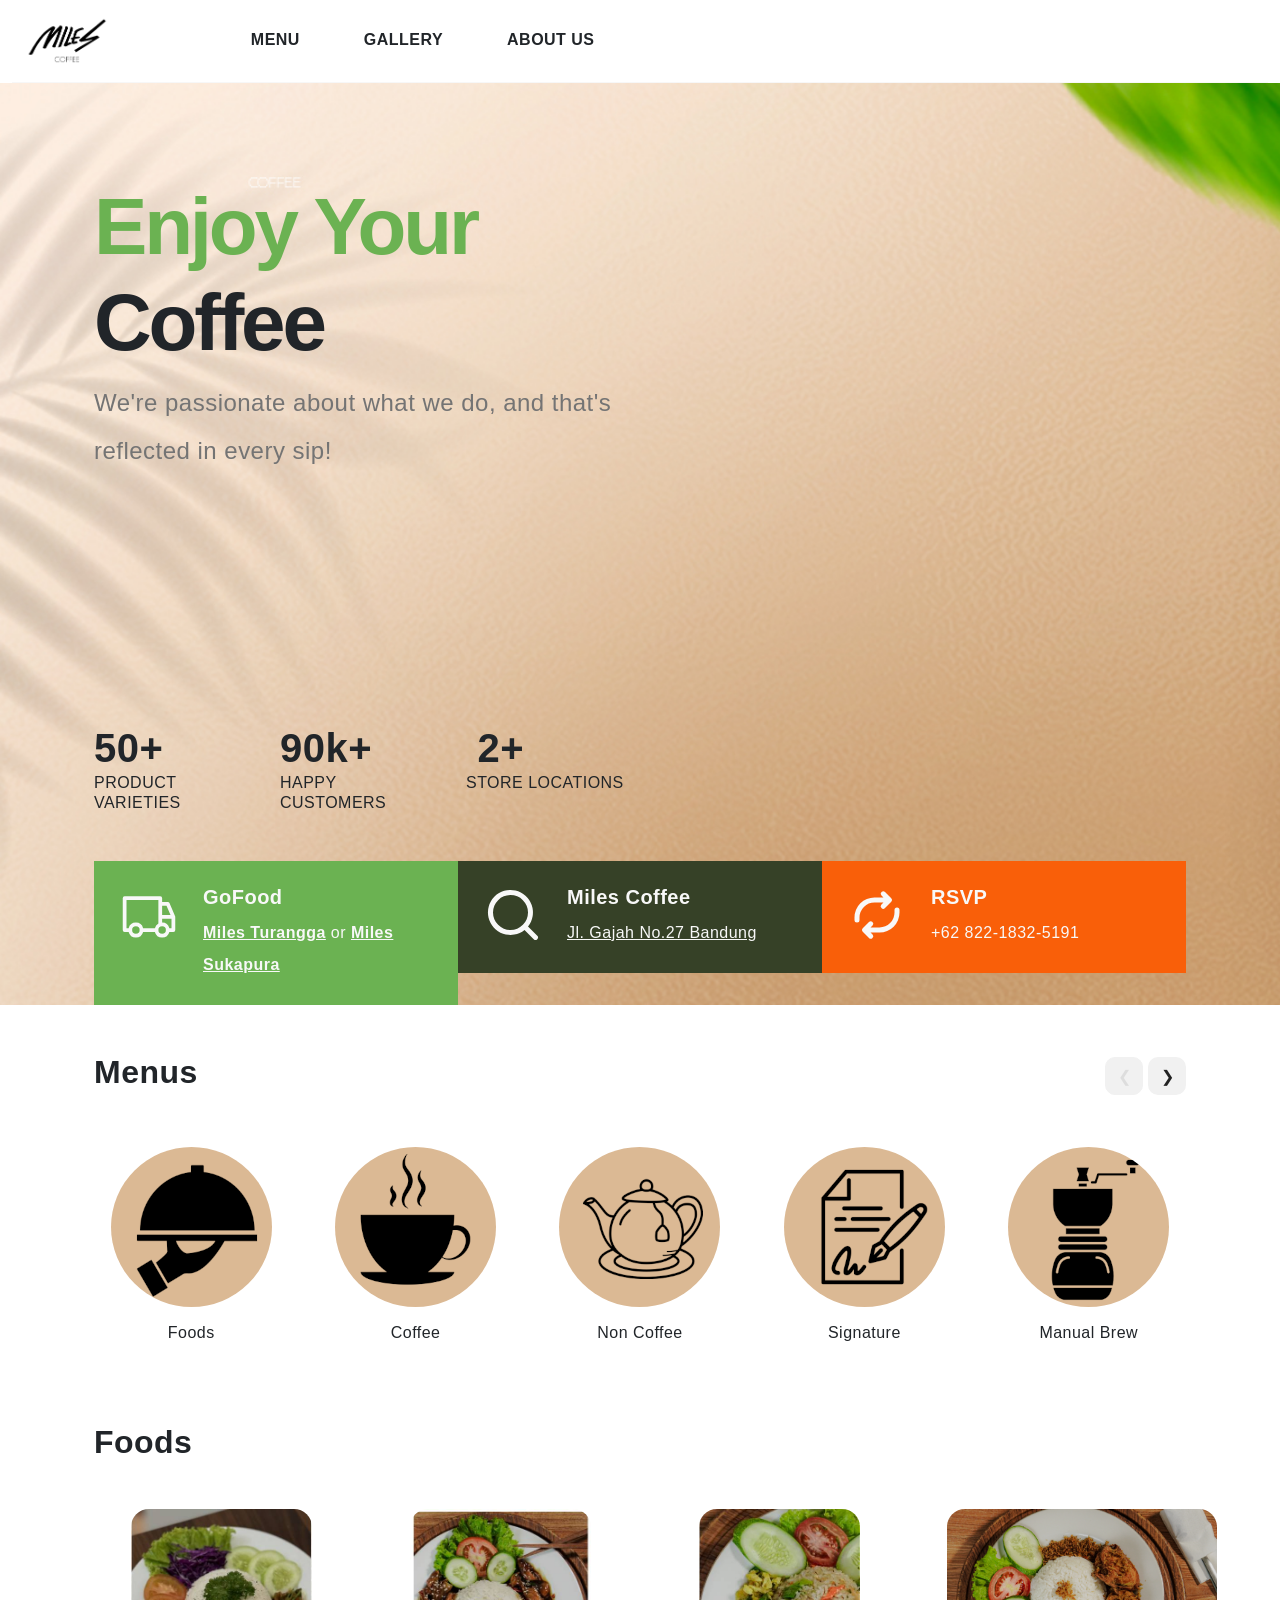
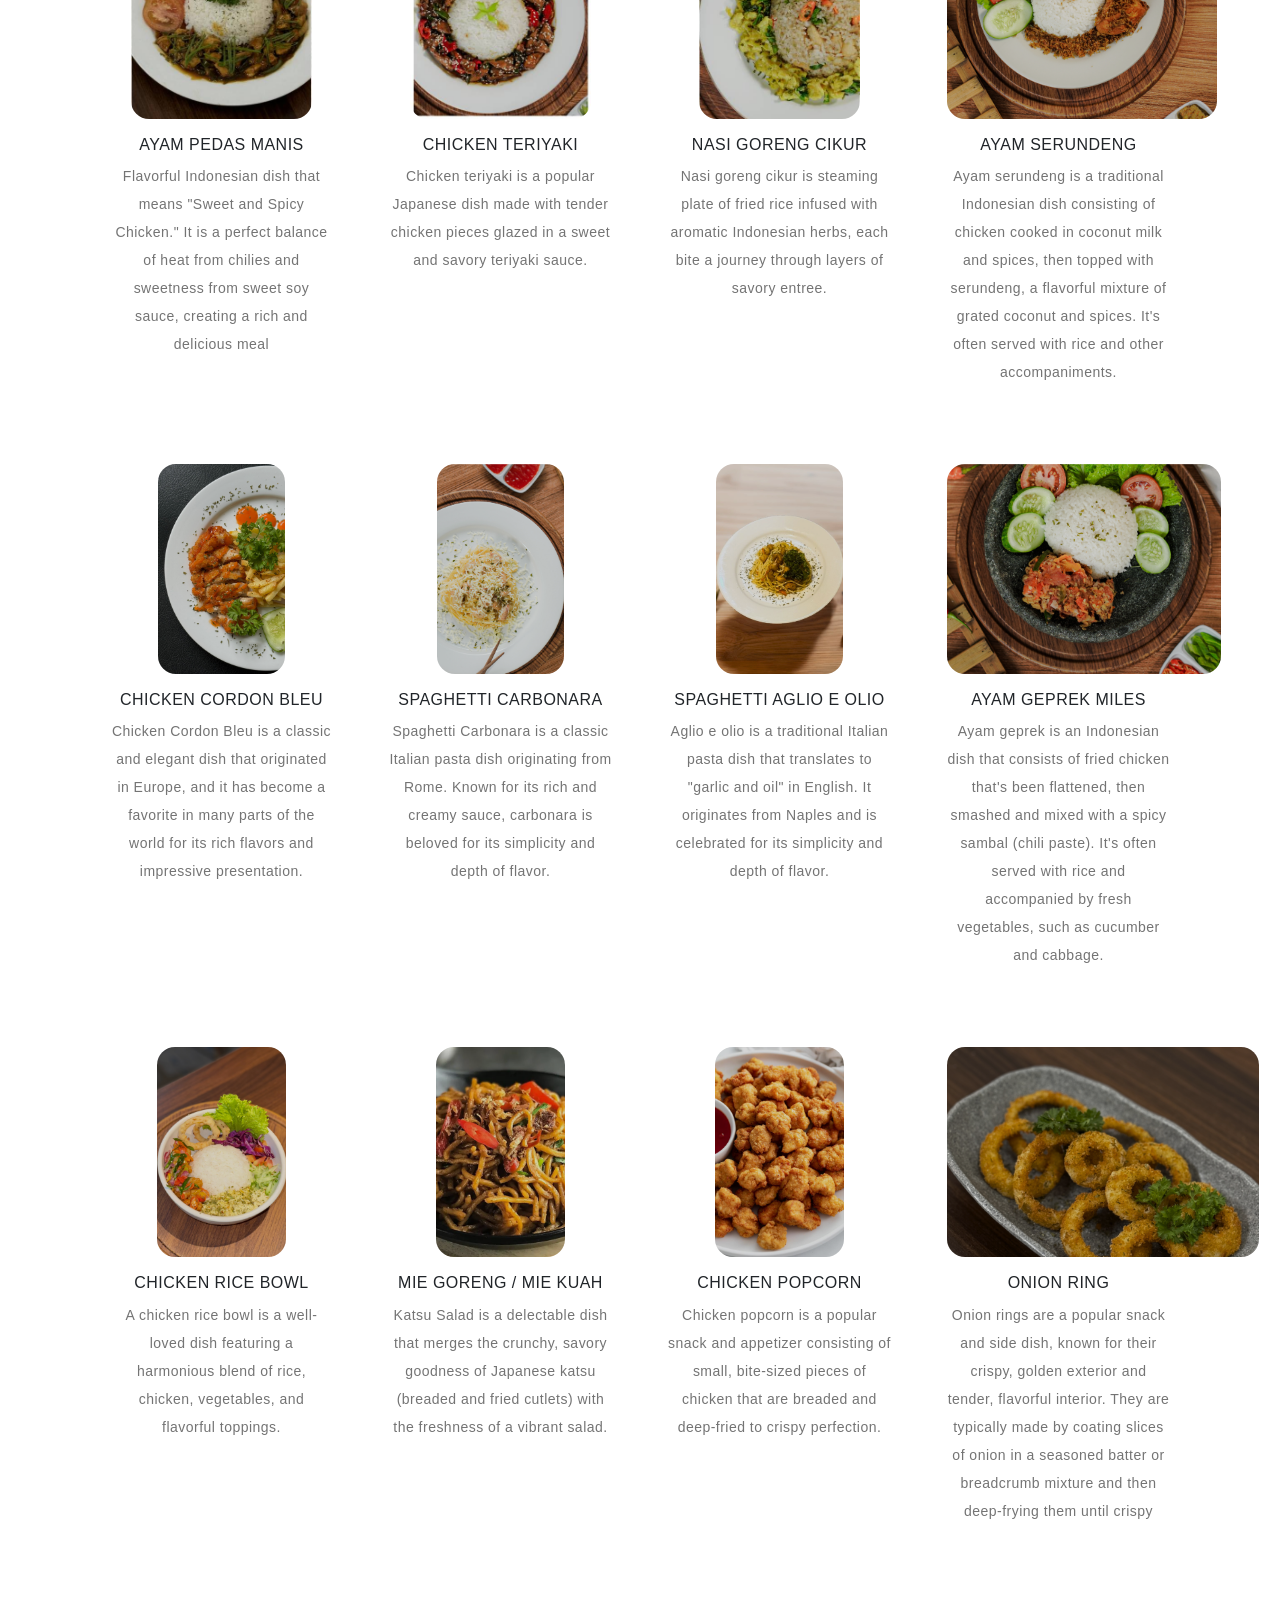
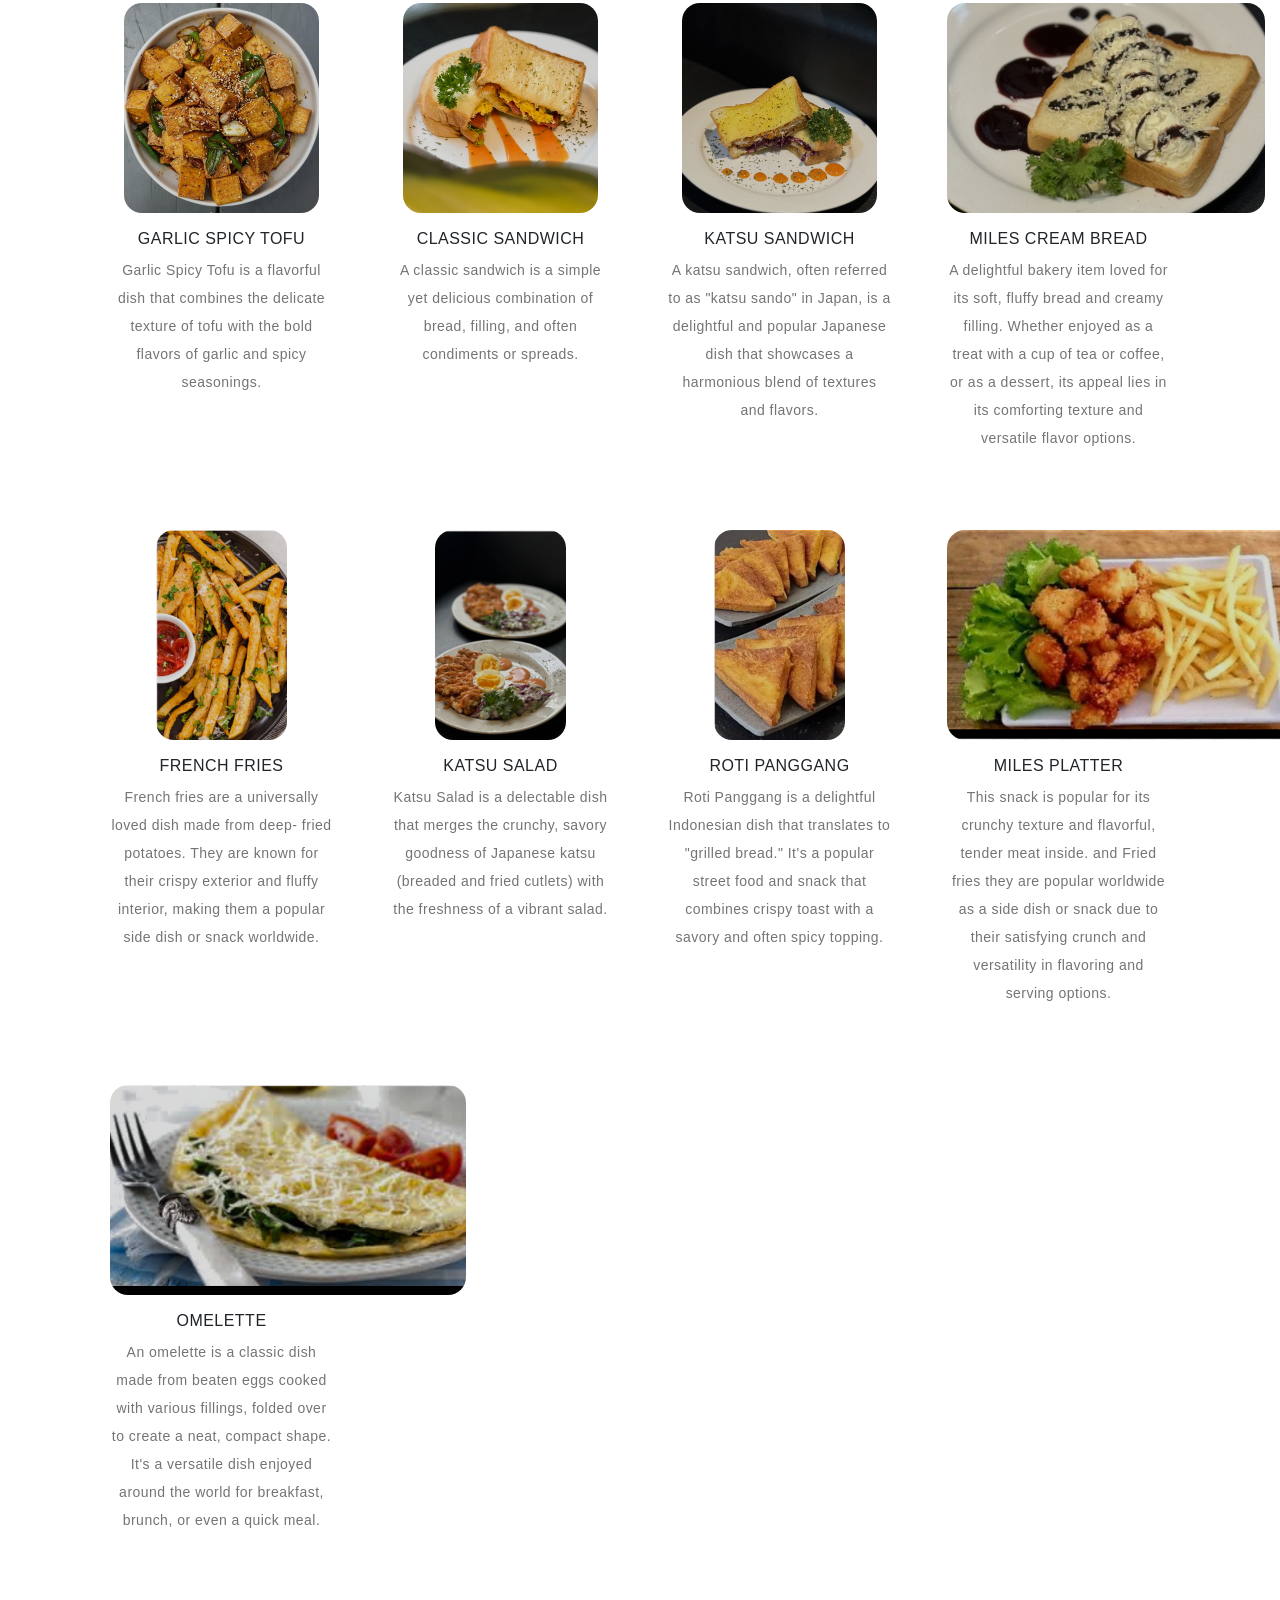
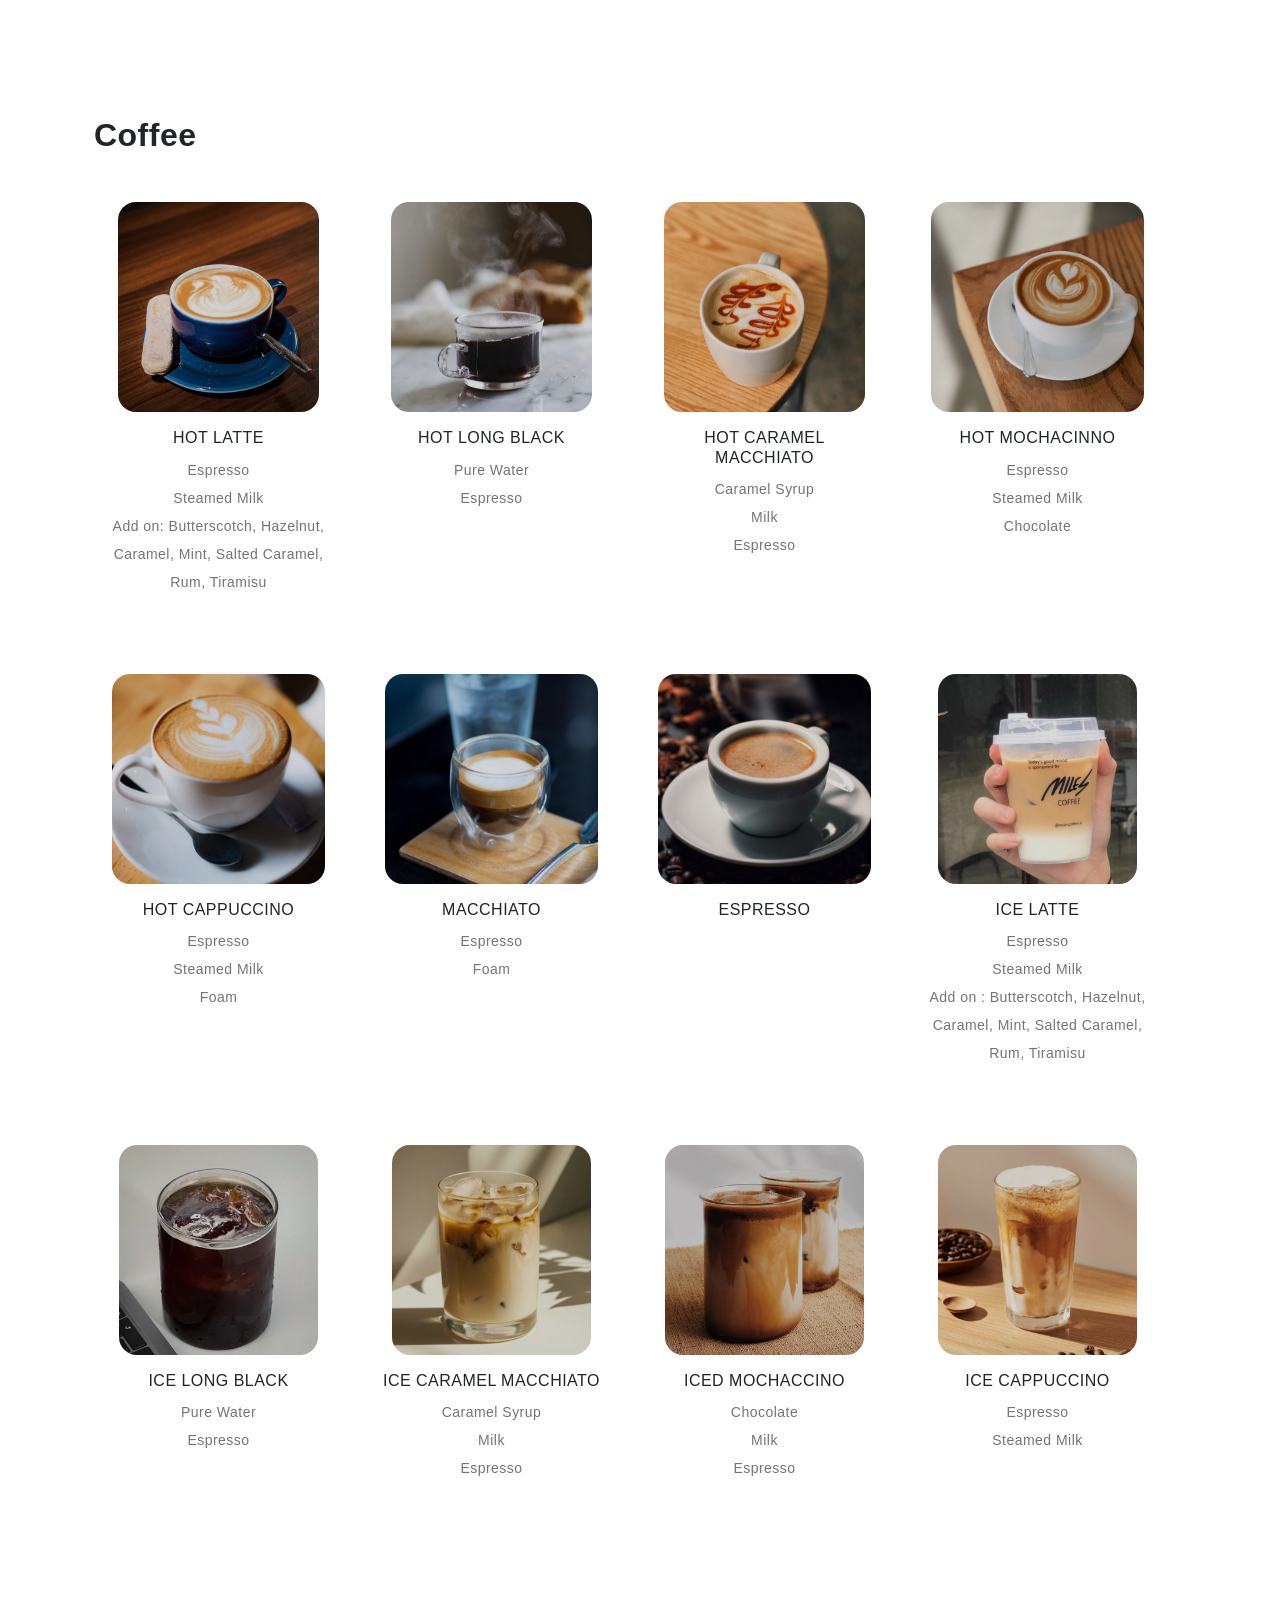
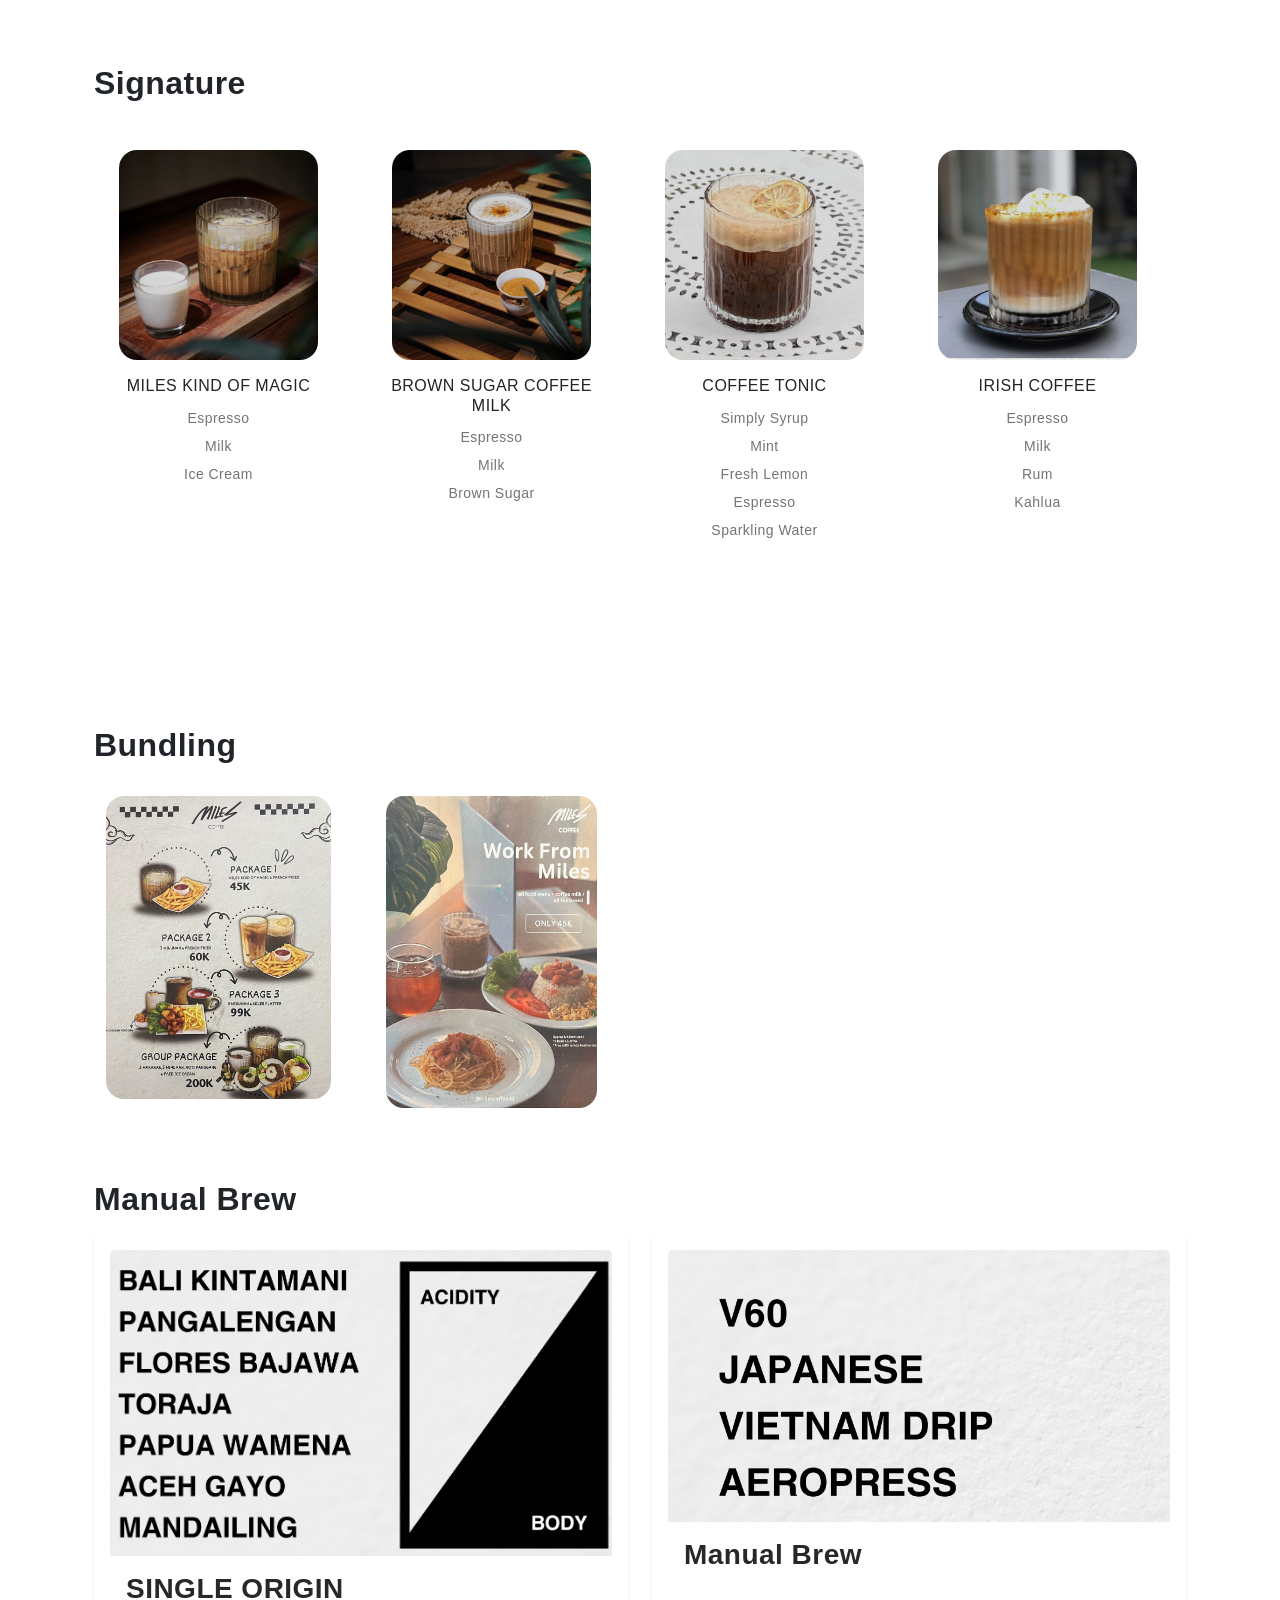
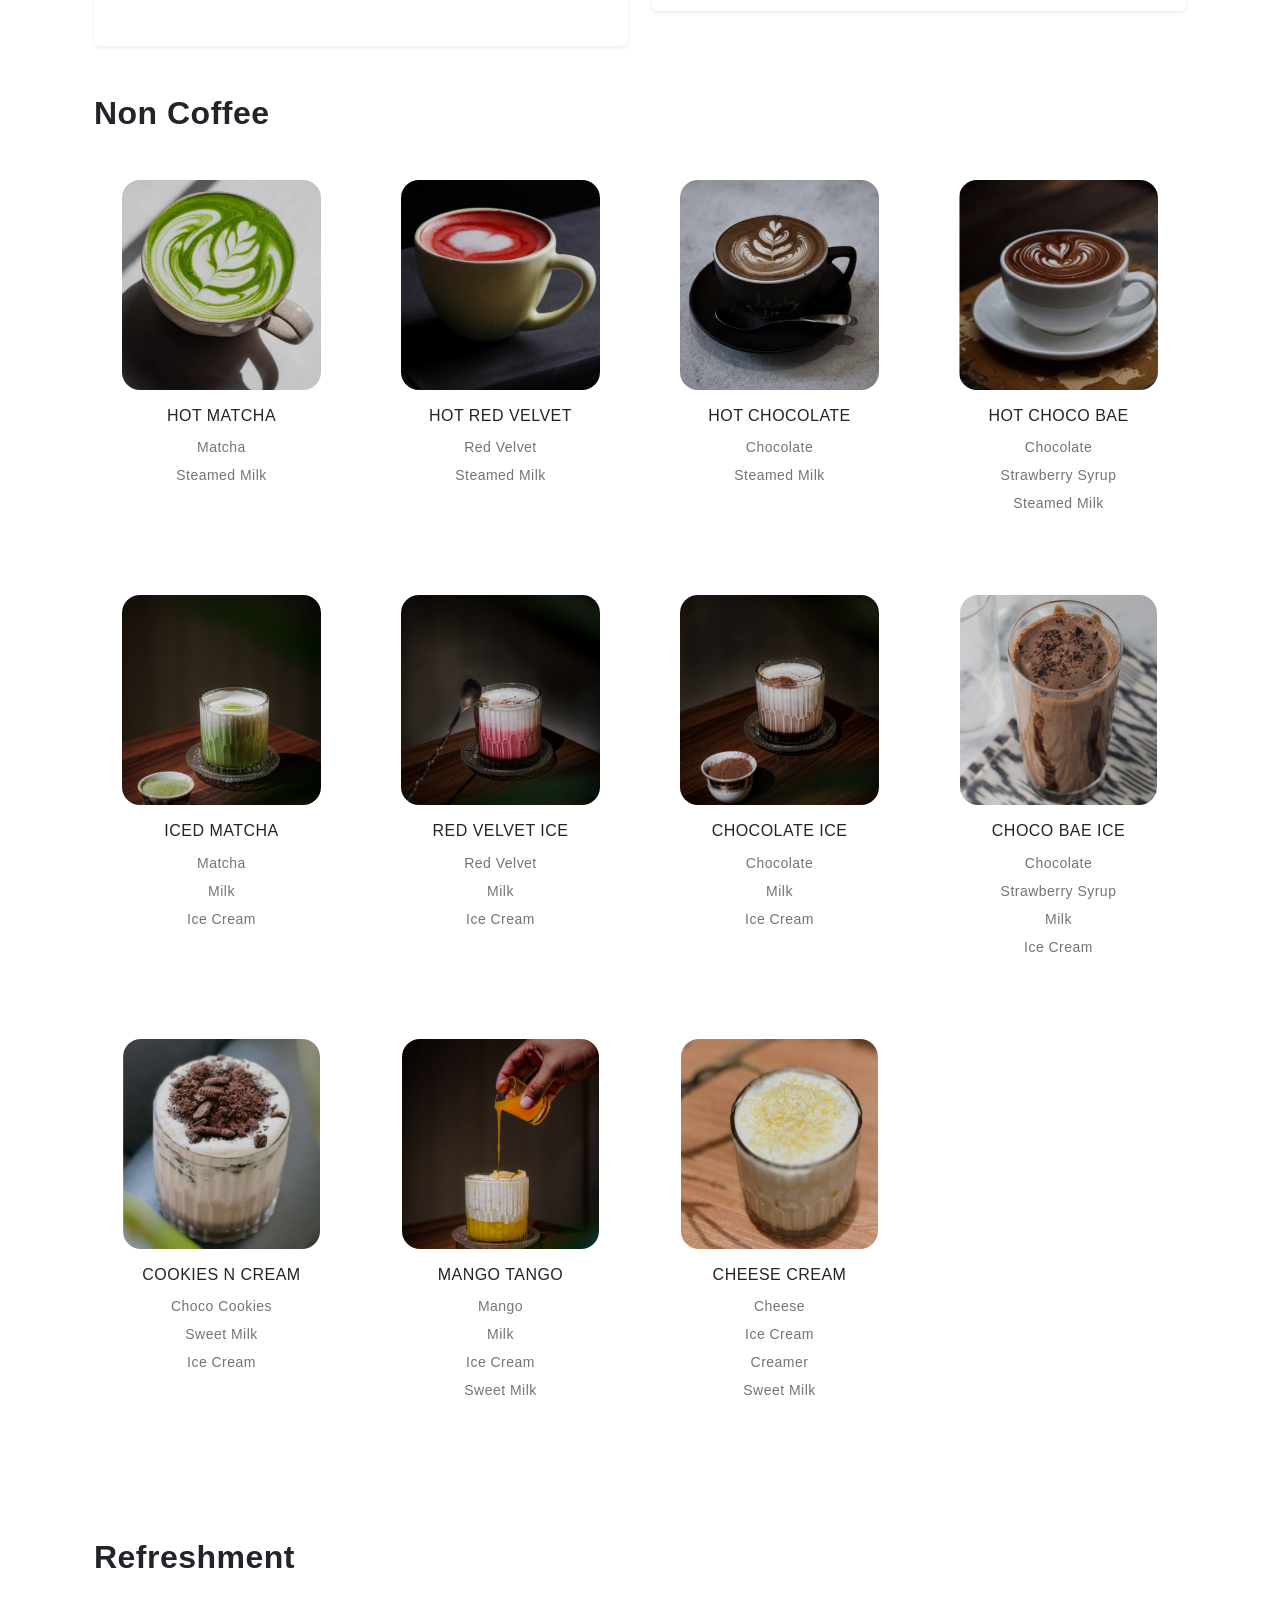
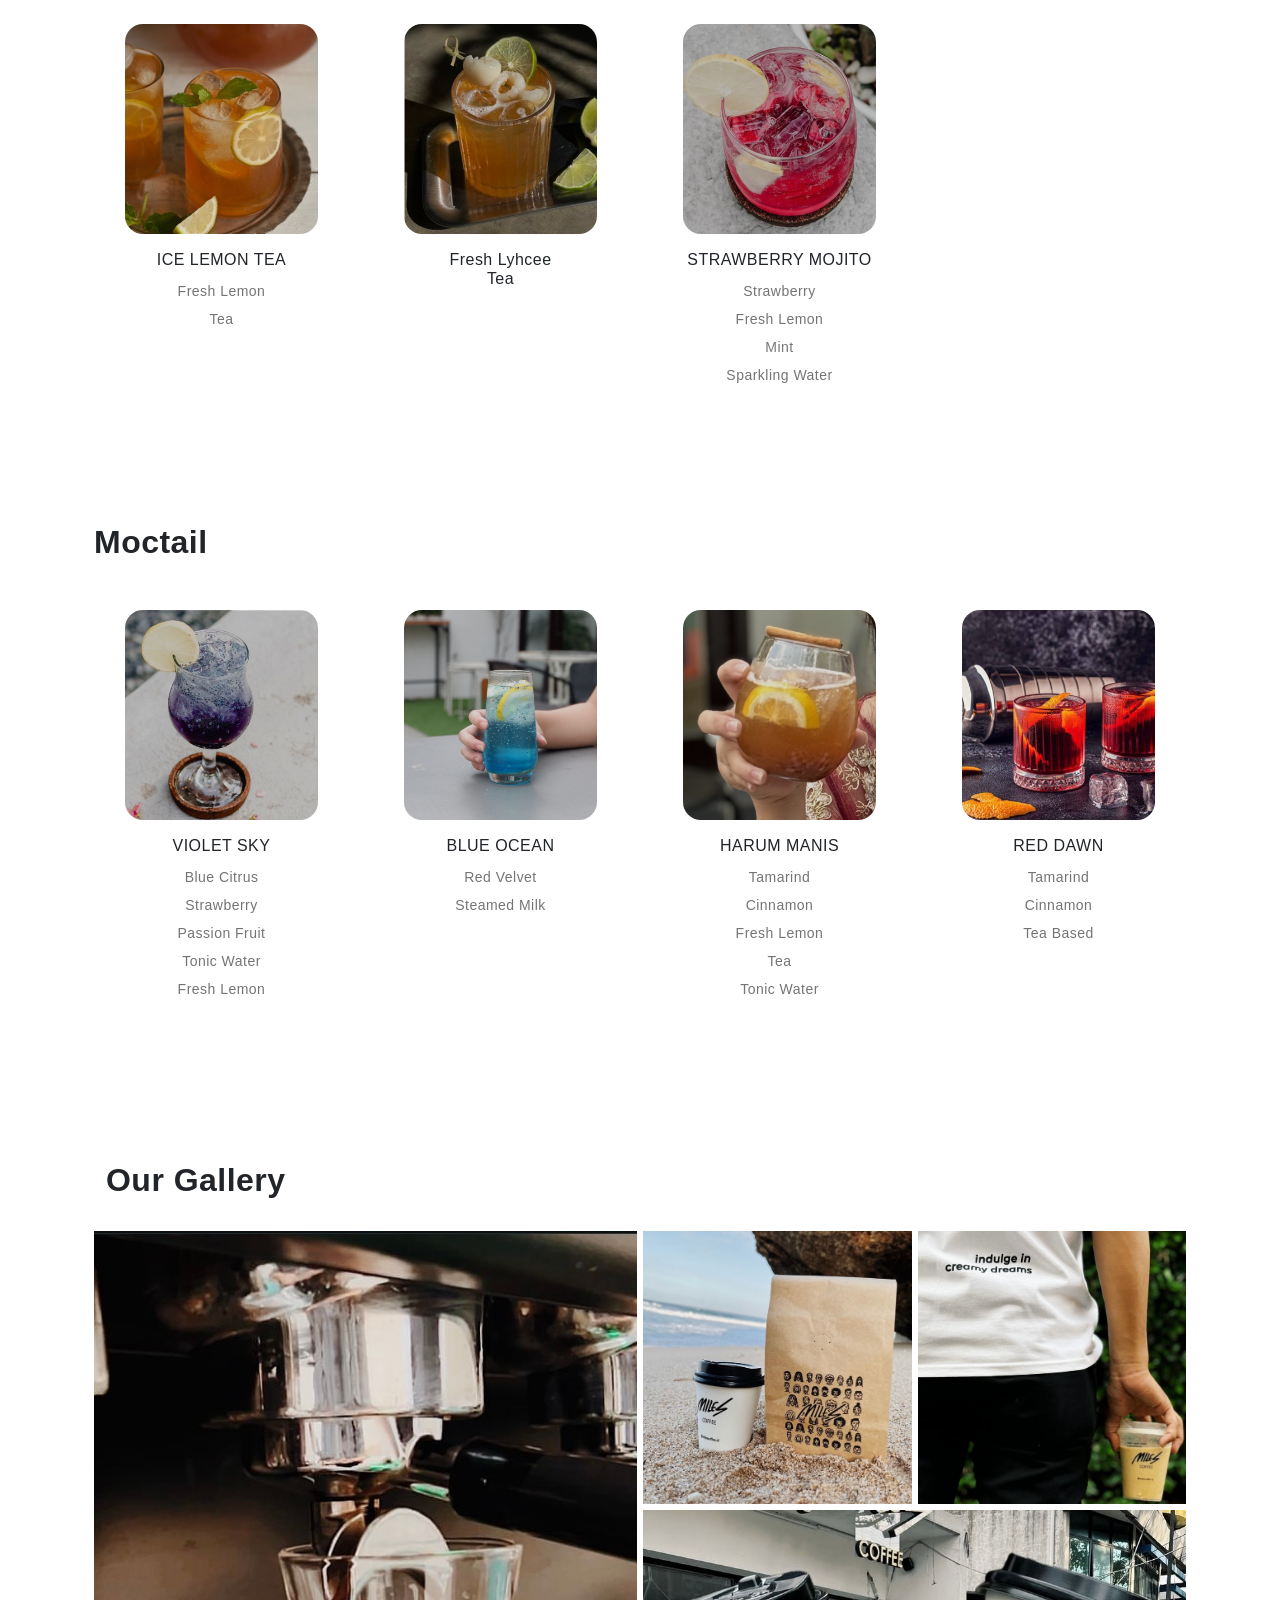
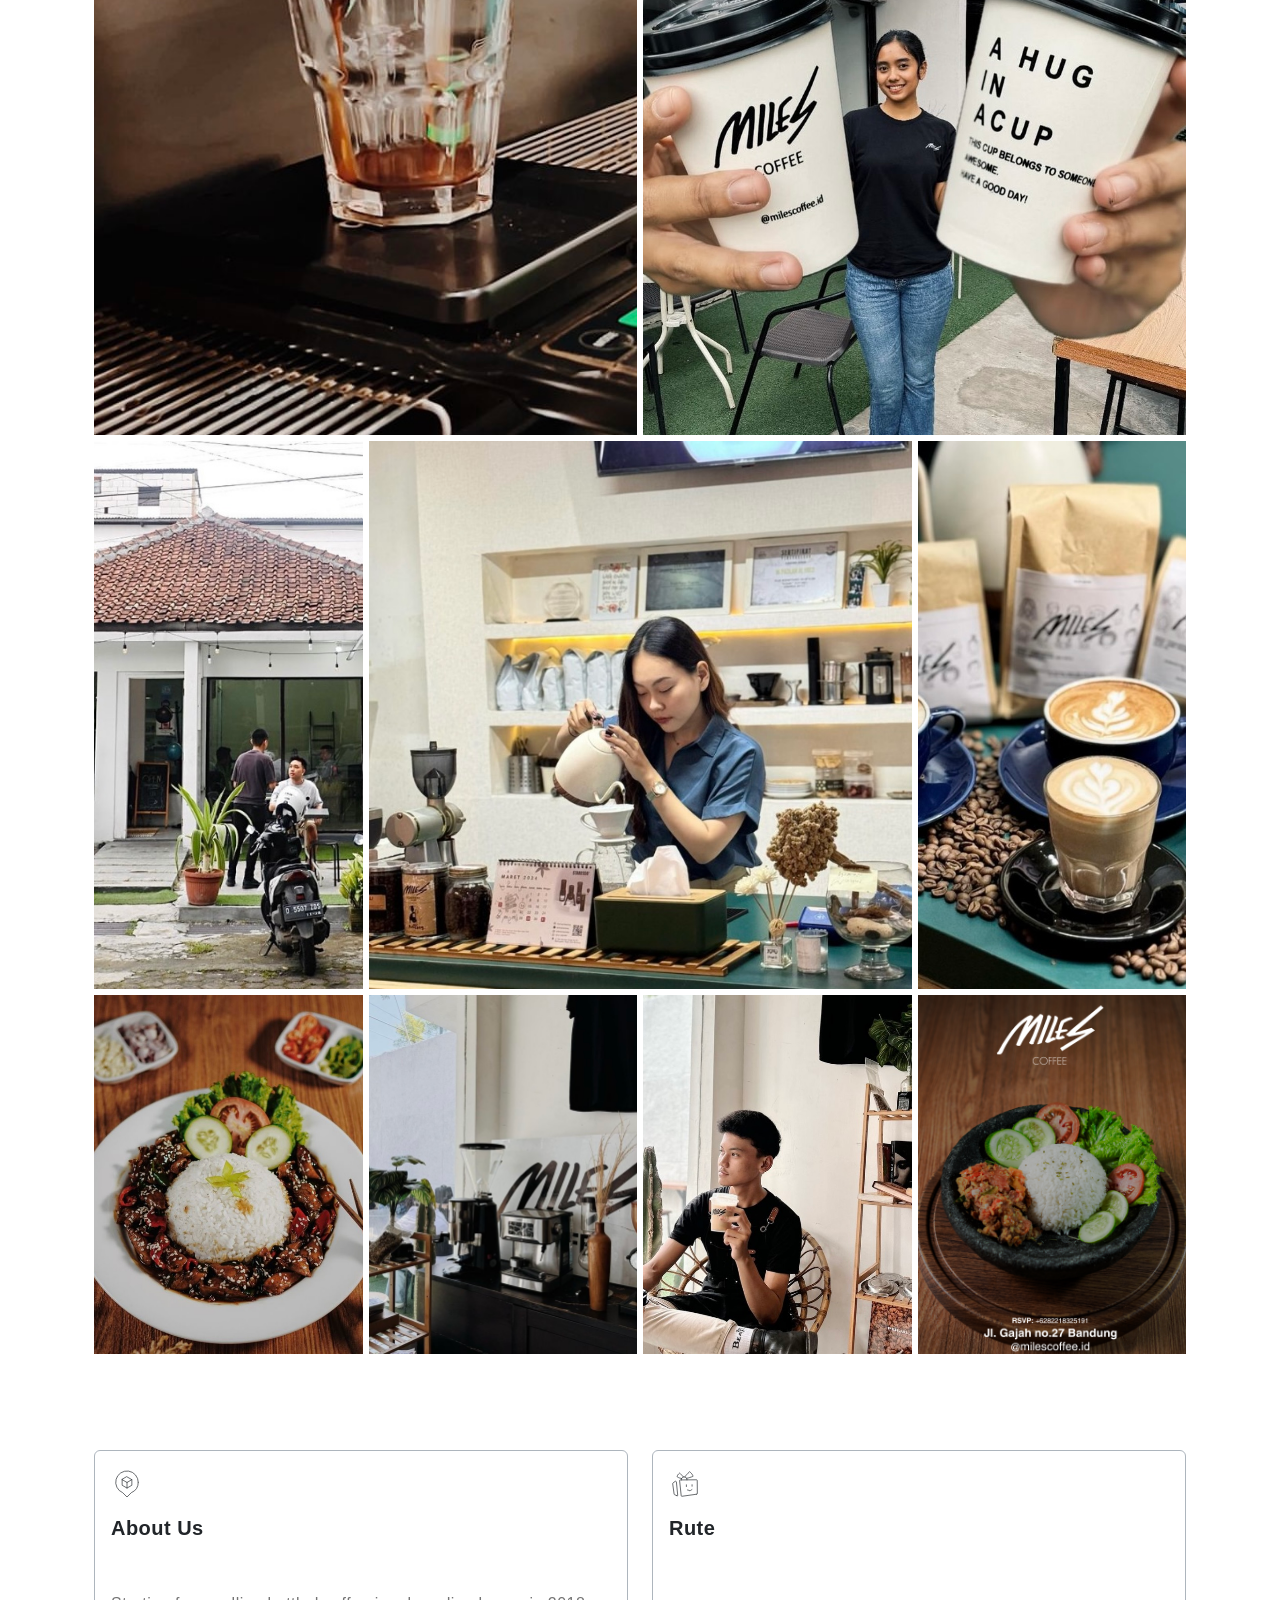
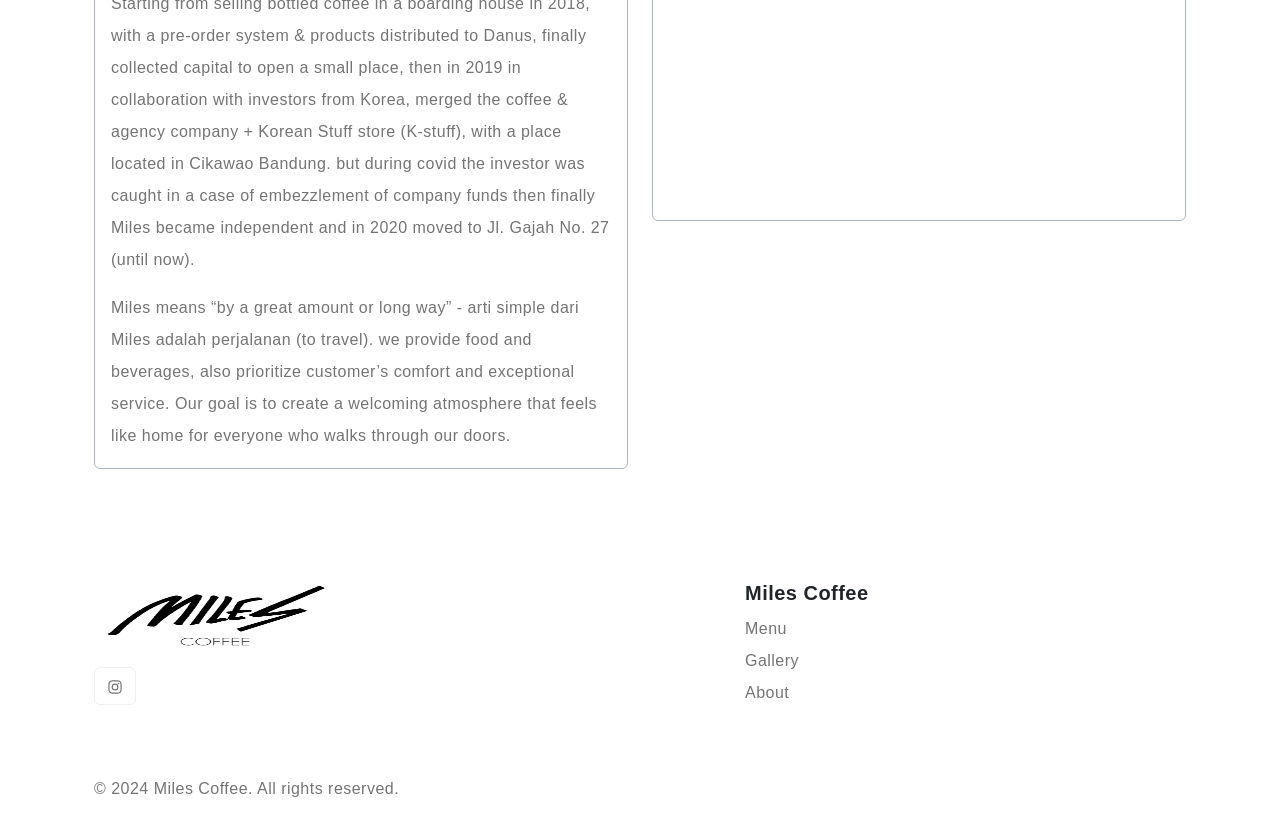
==== commit ccb0e478: "Changing icons" ====
--- a/index.html
+++ b/index.html
@@ -42,6 +42,7 @@
   </head>
   <body>
 
+    <!-- ICONS-->
     <svg xmlns="http://www.w3.org/2000/svg" style="display: none;">
       <defs>
         <symbol xmlns="http://www.w3.org/2000/svg" id="facebook" viewBox="0 0 24 24"><path fill="currentColor" d="M15.12 5.32H17V2.14A26.11 26.11 0 0 0 14.26 2c-2.72 0-4.58 1.66-4.58 4.7v2.62H6.61v3.56h3.07V22h3.68v-9.12h3.06l.46-3.56h-3.52V7.05c0-1.05.28-1.73 1.76-1.73Z"/></symbol>
@@ -149,133 +150,7 @@
       </div>
     </div>
     
-    <!-- <div class="offcanvas offcanvas-start" tabindex="-1" id="offcanvasNavbar"> -->
-
-      <!-- <div class="offcanvas-header justify-content-between">
-        <h4 class="fw-normal text-uppercase fs-6">Menu</h4>
-        <button type="button" class="btn-close" data-bs-dismiss="offcanvas" aria-label="Close"></button>
-      </div> -->
-
-      <!-- <div class="offcanvas-body">
     
-        <ul class="navbar-nav justify-content-end menu-list list-unstyled d-flex gap-md-3 mb-0">
-          <li class="nav-item border-dashed active">
-            <a href="index.html" class="nav-link d-flex align-items-center gap-3 text-dark p-2">
-              <svg width="24" height="24" viewBox="0 0 24 24"><use xlink:href="#fruits"></use></svg>
-              <span>Fruits and vegetables</span>
-            </a>
-          </li>
-          <li class="nav-item border-dashed">
-            <a href="index.html" class="nav-link d-flex align-items-center gap-3 text-dark p-2">
-              <svg width="24" height="24" viewBox="0 0 24 24"><use xlink:href="#dairy"></use></svg>
-              <span>Dairy and Eggs</span>
-            </a>
-          </li>
-          <li class="nav-item border-dashed">
-            <a href="index.html" class="nav-link d-flex align-items-center gap-3 text-dark p-2">
-              <svg width="24" height="24" viewBox="0 0 24 24"><use xlink:href="#meat"></use></svg>
-              <span>Meat and Poultry</span>
-            </a>
-          </li>
-          <li class="nav-item border-dashed">
-            <a href="index.html" class="nav-link d-flex align-items-center gap-3 text-dark p-2">
-              <svg width="24" height="24" viewBox="0 0 24 24"><use xlink:href="#seafood"></use></svg>
-              <span>Seafood</span>
-            </a>
-          </li>
-          <li class="nav-item border-dashed">
-            <a href="index.html" class="nav-link d-flex align-items-center gap-3 text-dark p-2">
-              <svg width="24" height="24" viewBox="0 0 24 24"><use xlink:href="#bakery"></use></svg>
-              <span>Bakery and Bread</span>
-            </a>
-          </li>
-          <li class="nav-item border-dashed">
-            <a href="index.html" class="nav-link d-flex align-items-center gap-3 text-dark p-2">
-              <svg width="24" height="24" viewBox="0 0 24 24"><use xlink:href="#canned"></use></svg>
-              <span>Canned Goods</span>
-            </a>
-          </li>
-          <li class="nav-item border-dashed">
-            <a href="index.html" class="nav-link d-flex align-items-center gap-3 text-dark p-2">
-              <svg width="24" height="24" viewBox="0 0 24 24"><use xlink:href="#frozen"></use></svg>
-              <span>Frozen Foods</span>
-            </a>
-          </li>
-          <li class="nav-item border-dashed">
-            <a href="index.html" class="nav-link d-flex align-items-center gap-3 text-dark p-2">
-              <svg width="24" height="24" viewBox="0 0 24 24"><use xlink:href="#pasta"></use></svg>
-              <span>Pasta and Rice</span>
-            </a>
-          </li>
-          <li class="nav-item border-dashed">
-            <a href="index.html" class="nav-link d-flex align-items-center gap-3 text-dark p-2">
-              <svg width="24" height="24" viewBox="0 0 24 24"><use xlink:href="#breakfast"></use></svg>
-              <span>Breakfast Foods</span>
-            </a>
-          </li>
-          <li class="nav-item border-dashed">
-            <a href="index.html" class="nav-link d-flex align-items-center gap-3 text-dark p-2">
-              <svg width="24" height="24" viewBox="0 0 24 24"><use xlink:href="#snacks"></use></svg>
-              <span>Snacks and Chips</span>
-            </a>
-          </li>
-          <li class="nav-item border-dashed">
-            <button class="btn btn-toggle dropdown-toggle position-relative w-100 d-flex justify-content-between align-items-center text-dark p-2" data-bs-toggle="collapse" data-bs-target="#beverages-collapse" aria-expanded="false">
-              <div class="d-flex gap-3">
-                <svg width="24" height="24" viewBox="0 0 24 24"><use xlink:href="#beverages"></use></svg>
-                <span>Beverages</span>
-              </div>
-            </button>
-            <div class="collapse" id="beverages-collapse">
-              <ul class="btn-toggle-nav list-unstyled fw-normal ps-5 pb-1">
-                <li class="border-bottom py-2"><a href="index.html" class="dropdown-item">Water</a></li>
-                <li class="border-bottom py-2"><a href="index.html" class="dropdown-item">Juice</a></li>
-                <li class="border-bottom py-2"><a href="index.html" class="dropdown-item">Soda</a></li>
-                <li class="border-bottom py-2"><a href="index.html" class="dropdown-item">Tea</a></li>
-              </ul>
-            </div>
-          </li>
-          <li class="nav-item border-dashed">
-            <a href="index.html" class="nav-link d-flex align-items-center gap-3 text-dark p-2">
-              <svg width="24" height="24" viewBox="0 0 24 24"><use xlink:href="#spices"></use></svg>
-              <span>Spices and Seasonings</span>
-            </a>
-          </li>
-          <li class="nav-item border-dashed">
-            <a href="index.html" class="nav-link d-flex align-items-center gap-3 text-dark p-2">
-              <svg width="24" height="24" viewBox="0 0 24 24"><use xlink:href="#baby"></use></svg>
-              <span>Baby Food and Formula</span>
-            </a>
-          </li>
-          <li class="nav-item border-dashed">
-            <a href="index.html" class="nav-link d-flex align-items-center gap-3 text-dark p-2">
-              <svg width="24" height="24" viewBox="0 0 24 24"><use xlink:href="#health"></use></svg>
-              <span>Health and Wellness</span>
-            </a>
-          </li>
-          <li class="nav-item border-dashed">
-            <a href="index.html" class="nav-link d-flex align-items-center gap-3 text-dark p-2">
-              <svg width="24" height="24" viewBox="0 0 24 24"><use xlink:href="#household"></use></svg>
-              <span>Household Supplies</span>
-            </a>
-          </li>
-          <li class="nav-item border-dashed">
-            <a href="index.html" class="nav-link d-flex align-items-center gap-3 text-dark p-2">
-              <svg width="24" height="24" viewBox="0 0 24 24"><use xlink:href="#personal"></use></svg>
-              <span>Personal Care</span>
-            </a>
-          </li>
-          <li class="nav-item border-dashed">
-            <a href="index.html" class="nav-link d-flex align-items-center gap-3 text-dark p-2">
-              <svg width="24" height="24" viewBox="0 0 24 24"><use xlink:href="#pet"></use></svg>
-              <span>Pet Food and Supplies</span>
-            </a>
-          </li>
-        </ul>
-      
-      </div> -->
-
-    <!-- </div> -->
 
     <header>
       <div class="container-fluid">
@@ -287,80 +162,21 @@
                 <img src="images/logo.png" alt="logo" class="img-fluidx" height="50px">
               </a>
             </div>
-            <!-- <button class="navbar-toggler" type="button" data-bs-toggle="offcanvas" data-bs-target="#offcanvasNavbar"
-              aria-controls="offcanvasNavbar">
-              <svg width="24" height="24" viewBox="0 0 24 24"><use xlink:href="#menu"></use></svg>
-            </button> -->
+            
           </div>
           
-          <!-- <div class="col-sm-6 offset-sm-2 offset-md-0 col-lg-4">
-            <div class="search-bar row bg-light p-2 rounded-4">
-              <div class="col-md-4 d-none d-md-block">
-                <select class="form-select border-0 bg-transparent">
-                  <option>All Categories</option>
-                  <option>Groceries</option>
-                  <option>Drinks</option>
-                  <option>Chocolates</option>
-                </select>
-              </div>
-              <div class="col-11 col-md-7">
-                <form id="search-form" class="text-center" action="index.html" method="post">
-                  <input type="text" class="form-control border-0 bg-transparent" placeholder="Search for more than 20,000 products">
-                </form>
-              </div>
-              <div class="col-1">
-                <svg xmlns="http://www.w3.org/2000/svg" width="24" height="24" viewBox="0 0 24 24"><path fill="currentColor" d="M21.71 20.29L18 16.61A9 9 0 1 0 16.61 18l3.68 3.68a1 1 0 0 0 1.42 0a1 1 0 0 0 0-1.39ZM11 18a7 7 0 1 1 7-7a7 7 0 0 1-7 7Z"/></svg>
-              </div>
-            </div>
-          </div> -->
+          
 
           <div class="col-lg-4">
             <ul class="navbar-nav list-unstyled d-flex flex-row gap-3 gap-lg-5 justify-content-center flex-wrap align-items-center mb-0 fw-bold text-uppercase text-dark">
-              <!-- <li class="nav-item active">
-                <a href="index.html" class="nav-link">Home</a>
-              </li> -->
+             
               <li class="nav-item dropdown"><a class="nav-link pe-3" href="#menus">Menu</a></li>
               <li><a class="nav-link pe-3"  href="#gallery">Gallery</a></li>
               <li><a class="nav-link pe-3"  href="#about">About Us</a></li>
 
-                <!-- <ul class="dropdown-menu border-0 p-3 rounded-0 shadow" aria-labelledby="pages">
-                  <li><a href="index.html" class="dropdown-item">About Us </a></li>
-                  <li><a href="index.html" class="dropdown-item">Shop </a></li>
-                  <li><a href="index.html" class="dropdown-item">Single Product </a></li>
-                  <li><a href="index.html" class="dropdown-item">Cart </a></li>
-                  <li><a href="index.html" class="dropdown-item">Checkout </a></li>
-                  <li><a href="index.html" class="dropdown-item">Blog </a></li>
-                  <li><a href="index.html" class="dropdown-item">Single Post </a></li>
-                  <li><a href="index.html" class="dropdown-item">Styles </a></li>
-                  <li><a href="index.html" class="dropdown-item">Contact </a></li>
-                  <li><a href="index.html" class="dropdown-item">Thank You </a></li>
-                  <li><a href="index.html" class="dropdown-item">My Account </a></li>
-                  <li><a href="index.html" class="dropdown-item">404 Error </a></li>
-                </ul> -->
-              
             </ul>
           </div>
           
-          <!-- <div class="col-sm-8 col-lg-2 d-flex gap-5 align-items-center justify-content-center justify-content-sm-end">
-            <ul class="d-flex justify-content-end list-unstyled m-0">
-              <li>
-                <a href="javascript:void(0);" class="p-2 mx-1">
-                  <svg width="24" height="24"><use xlink:href="#user"></use></svg>
-                </a>
-              </li>
-              <li>
-                <a href="javascript:void(0);" class="p-2 mx-1">
-                  <svg width="24" height="24"><use xlink:href="#wishlist"></use></svg>
-                </a>
-              </li>
-              <li>
-                <a href="javascript:void(0);" class="p-2 mx-1" data-bs-toggle="offcanvas" data-bs-target="#offcanvasCart" aria-controls="offcanvasCart">
-                  <svg width="24" height="24"><use xlink:href="#shopping-bag"></use></svg>
-                </a>
-              </li>
-            </ul>
-          </div> -->
-
         </div>
       </div>
     </header>
@@ -402,6 +218,7 @@
         </div>
         
         <div class="row row-cols-1 row-cols-sm-3 row-cols-lg-3 g-0 justify-content-center">
+
           <div class="col">
             <div class="card border-0 bg-primary rounded-0 p-4 text-light">
               <div class="row">
@@ -421,6 +238,7 @@
               </div>
             </div>
           </div>
+
           <div class="col">
             <div class="card border-0 bg-secondary rounded-0 p-4 text-light">
               <div class="row">
@@ -436,6 +254,7 @@
               </div>
             </div>
           </div>
+
           <div class="col">
             <div class="card border-0 bg-danger rounded-0 p-4 text-light">
               <div class="row">
@@ -451,6 +270,7 @@
               </div>
             </div>
           </div>
+          
         </div>
       
       </div>
@@ -466,7 +286,6 @@
               <h2 class="section-title">Menus</h2>
 
               <div class="d-flex align-items-center">
-                <!-- <a href="javascript:void(0);" class="btn btn-primary me-2">View All</a> -->
                 <div class="swiper-buttons">
                   <button class="swiper-prev category-carousel-prev btn btn-yellow">❮</button>
                   <button class="swiper-next category-carousel-next btn btn-yellow">❯</button>
@@ -482,35 +301,35 @@
             <div class="category-carousel swiper">
               <div class="swiper-wrapper">
                 <a href="#foods" class="nav-link swiper-slide text-center">
-                  <img src="images/foods.jpg" class="rounded-circle" alt="Foods">
+                  <img src="images/icon/foods.png" class="rounded-circle" alt="Foods">
                   <h4 class="fs-6 mt-3 fw-normal category-title">Foods</h4>
                 </a>
                 <a href="#coffee" class="nav-link swiper-slide text-center">
-                  <img src="images/coffee.png" class="rounded-circle" alt="Coffee">
+                  <img src="images/icon/coffee.png" class="rounded-circle" alt="Coffee">
                   <h4 class="fs-6 mt-3 fw-normal category-title">Coffee</h4>
                 </a>
                 <a href="#non-coffee" class="nav-link swiper-slide text-center">
-                  <img src="images/category-thumb-3.jpg" class="rounded-circle" alt="Non Coffee">
+                  <img src="images/icon/non-coffee.png" class="rounded-circle" alt="Non Coffee">
                   <h4 class="fs-6 mt-3 fw-normal category-title">Non Coffee</h4>
                 </a>
                 <a href="#signature" class="nav-link swiper-slide text-center">
-                  <img src="images/category-thumb-4.jpg" class="rounded-circle" alt="Category Thumbnail">
+                  <img src="images/icon/signature.png" class="rounded-circle" alt="Category Thumbnail">
                   <h4 class="fs-6 mt-3 fw-normal category-title">Signature</h4>
                 </a>
                 <a href="#manualbrew" class="nav-link swiper-slide text-center">
-                  <img src="images/manual.png" class="rounded-circle" alt="Category Thumbnail">
+                  <img src="images/icon/manual-brew.png" class="rounded-circle" alt="Category Thumbnail">
                   <h4 class="fs-6 mt-3 fw-normal category-title">Manual Brew</h4>
                 </a>
                 <a href="#refreshment" class="nav-link swiper-slide text-center">
-                  <img src="images/refreshment.png" class="rounded-circle" alt="Category Thumbnail">
+                  <img src="images/icon/refreshment.png" class="rounded-circle" alt="Category Thumbnail">
                   <h4 class="fs-6 mt-3 fw-normal category-title">Refreshment</h4>
                 </a>
                 <a href="#mocktail" class="nav-link swiper-slide text-center">
-                  <img src="images/mocktail.png" class="rounded-circle" alt="mocktail">
+                  <img src="images/icon/mocktail.png" class="rounded-circle" alt="mocktail">
                   <h4 class="fs-6 mt-3 fw-normal category-title">Mocktail</h4>
                 </a>
                 <a href="#bundling" class="nav-link swiper-slide text-center">
-                  <img src="images/category-thumb-8.jpg" class="rounded-circle" alt="Category Thumbnail">
+                  <img src="images/icon/bundling.png" class="rounded-circle" alt="Category Thumbnail">
                   <h4 class="fs-6 mt-3 fw-normal category-title">Bundling</h4>
                 </a>
                 <!-- <a href="category.html" class="nav-link swiper-slide text-center">
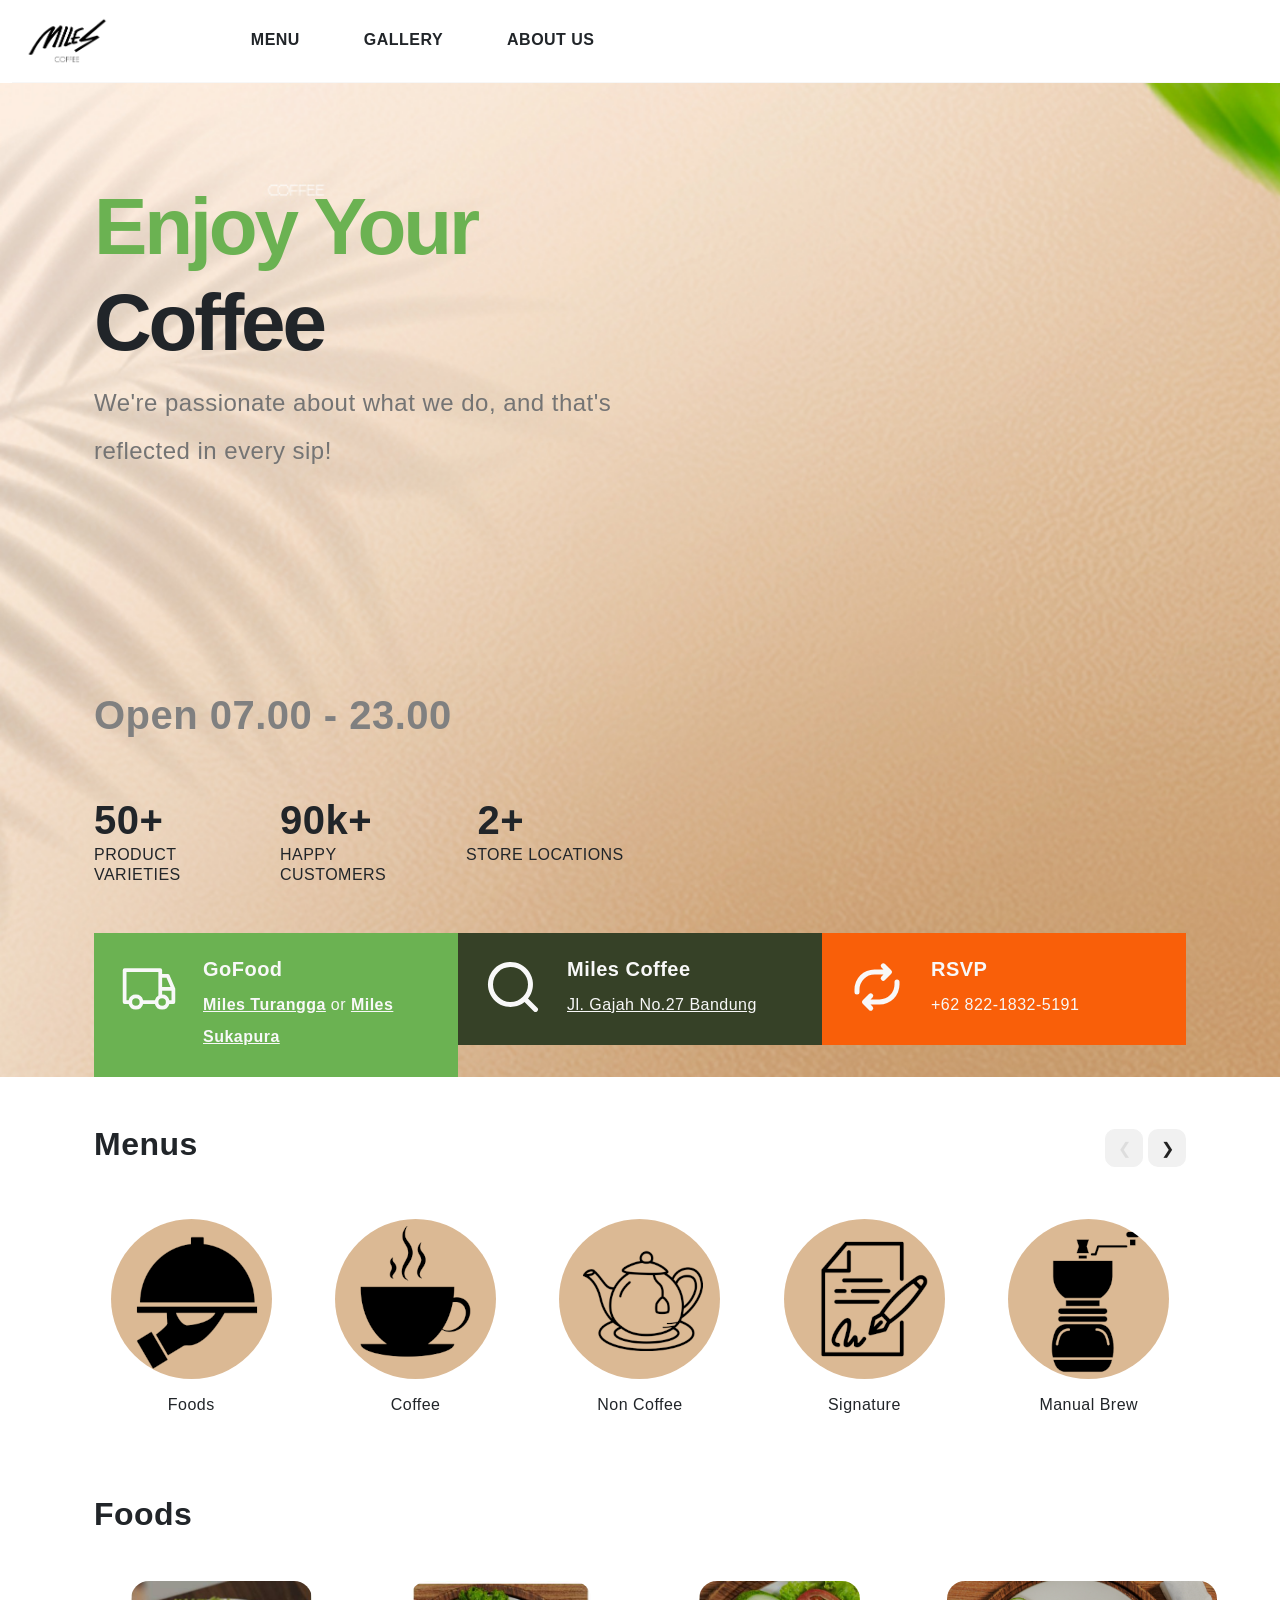
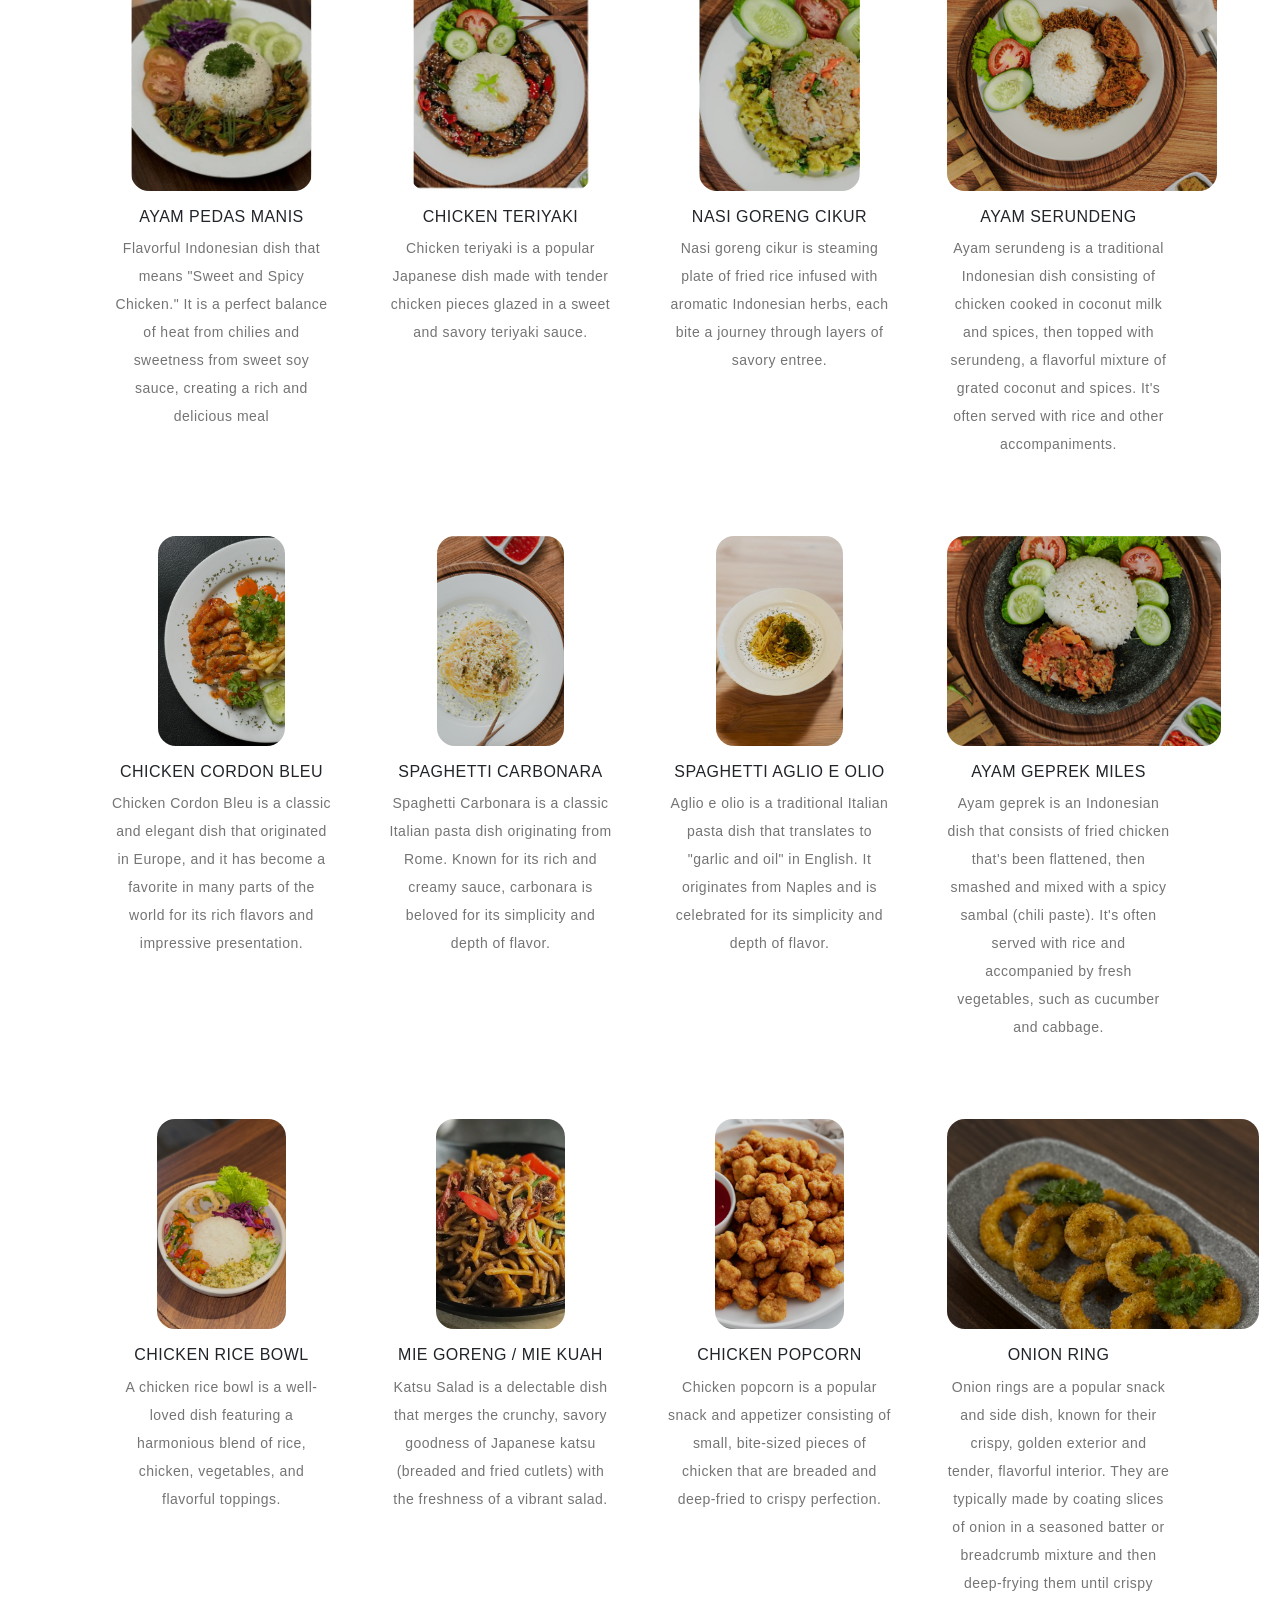
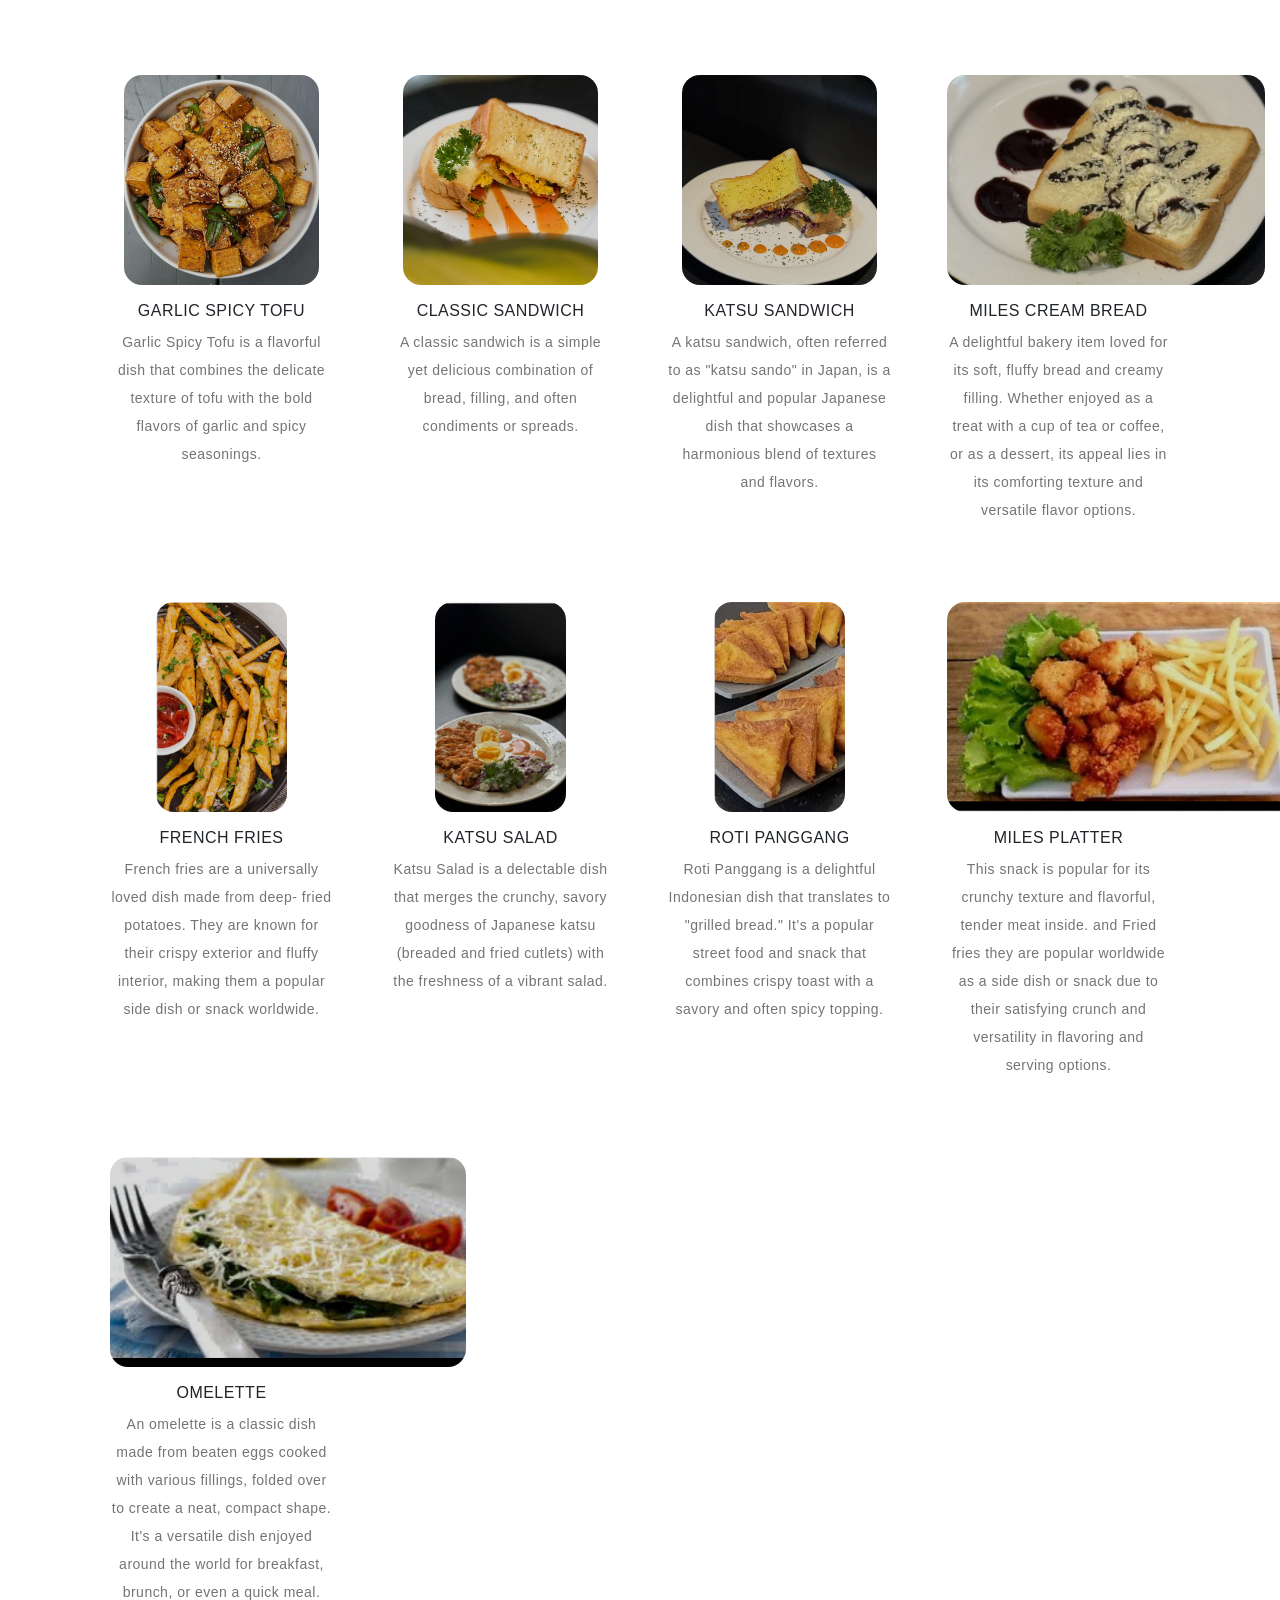
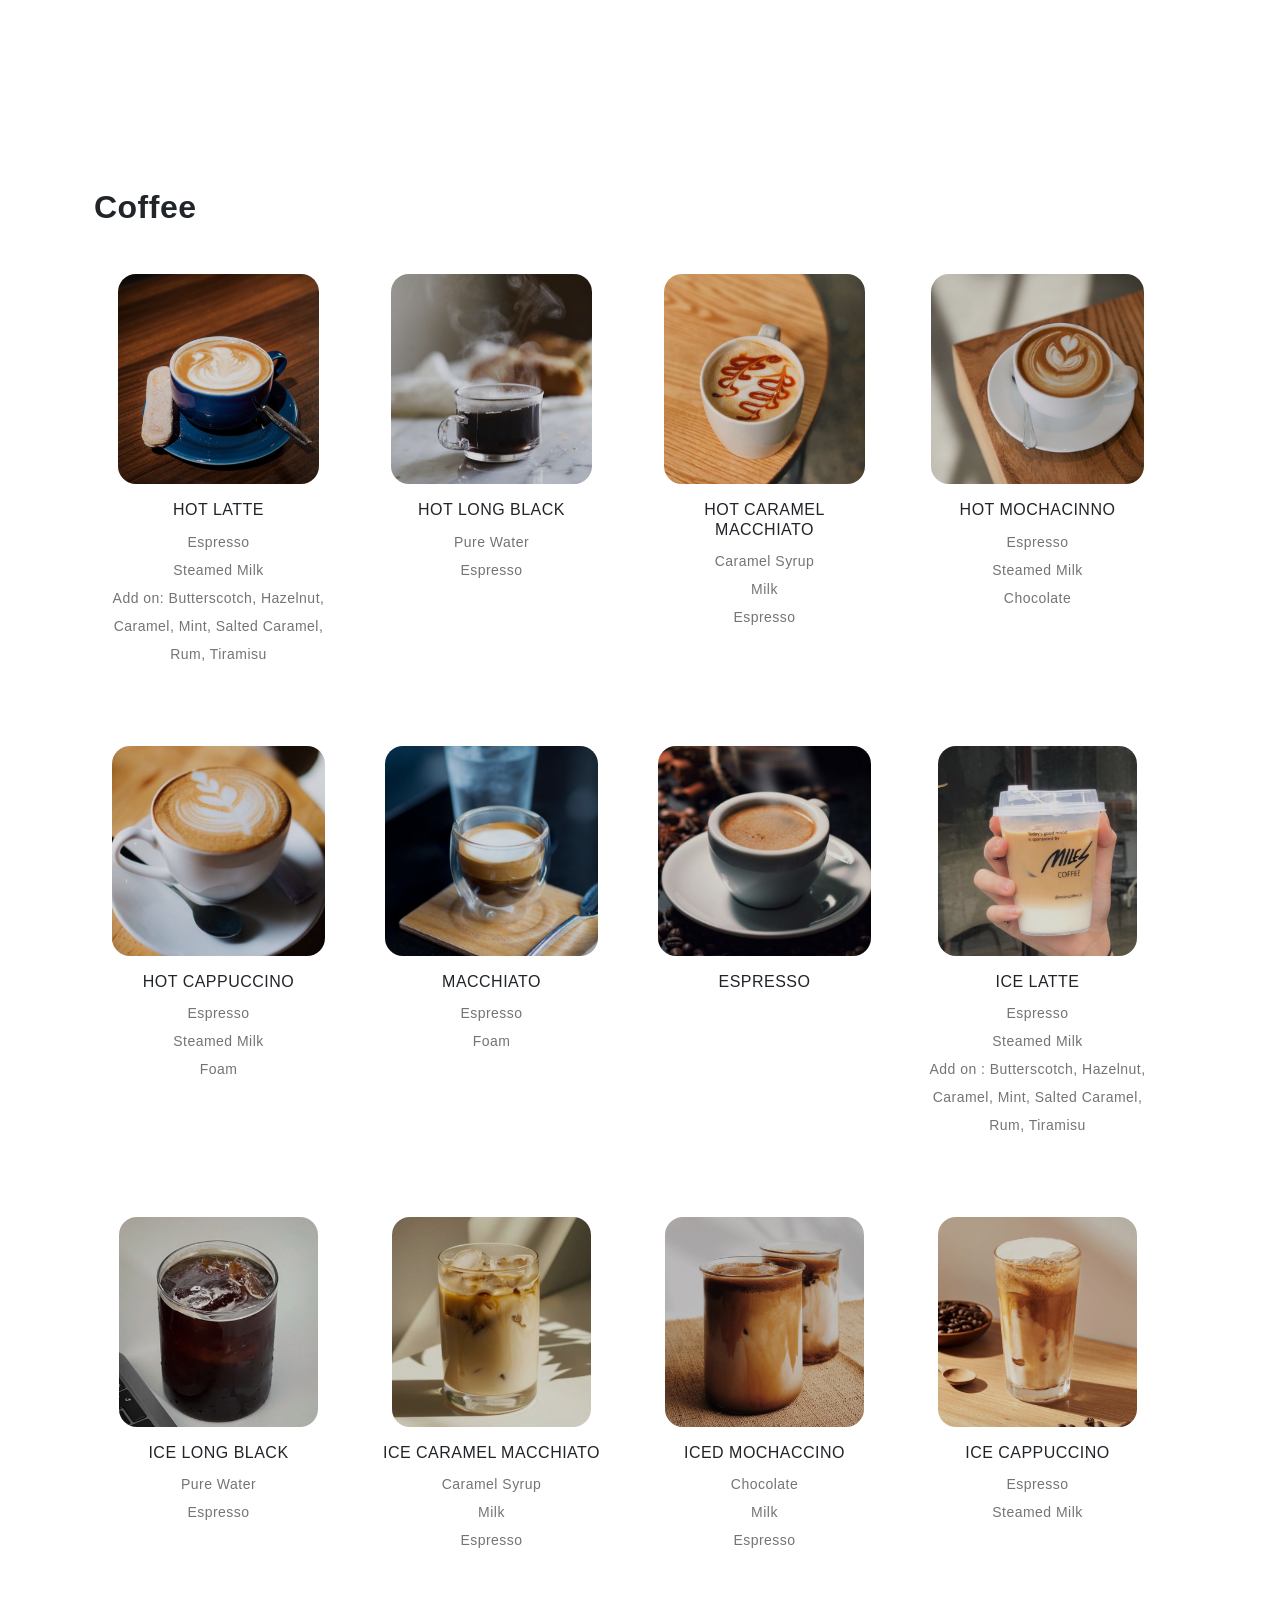
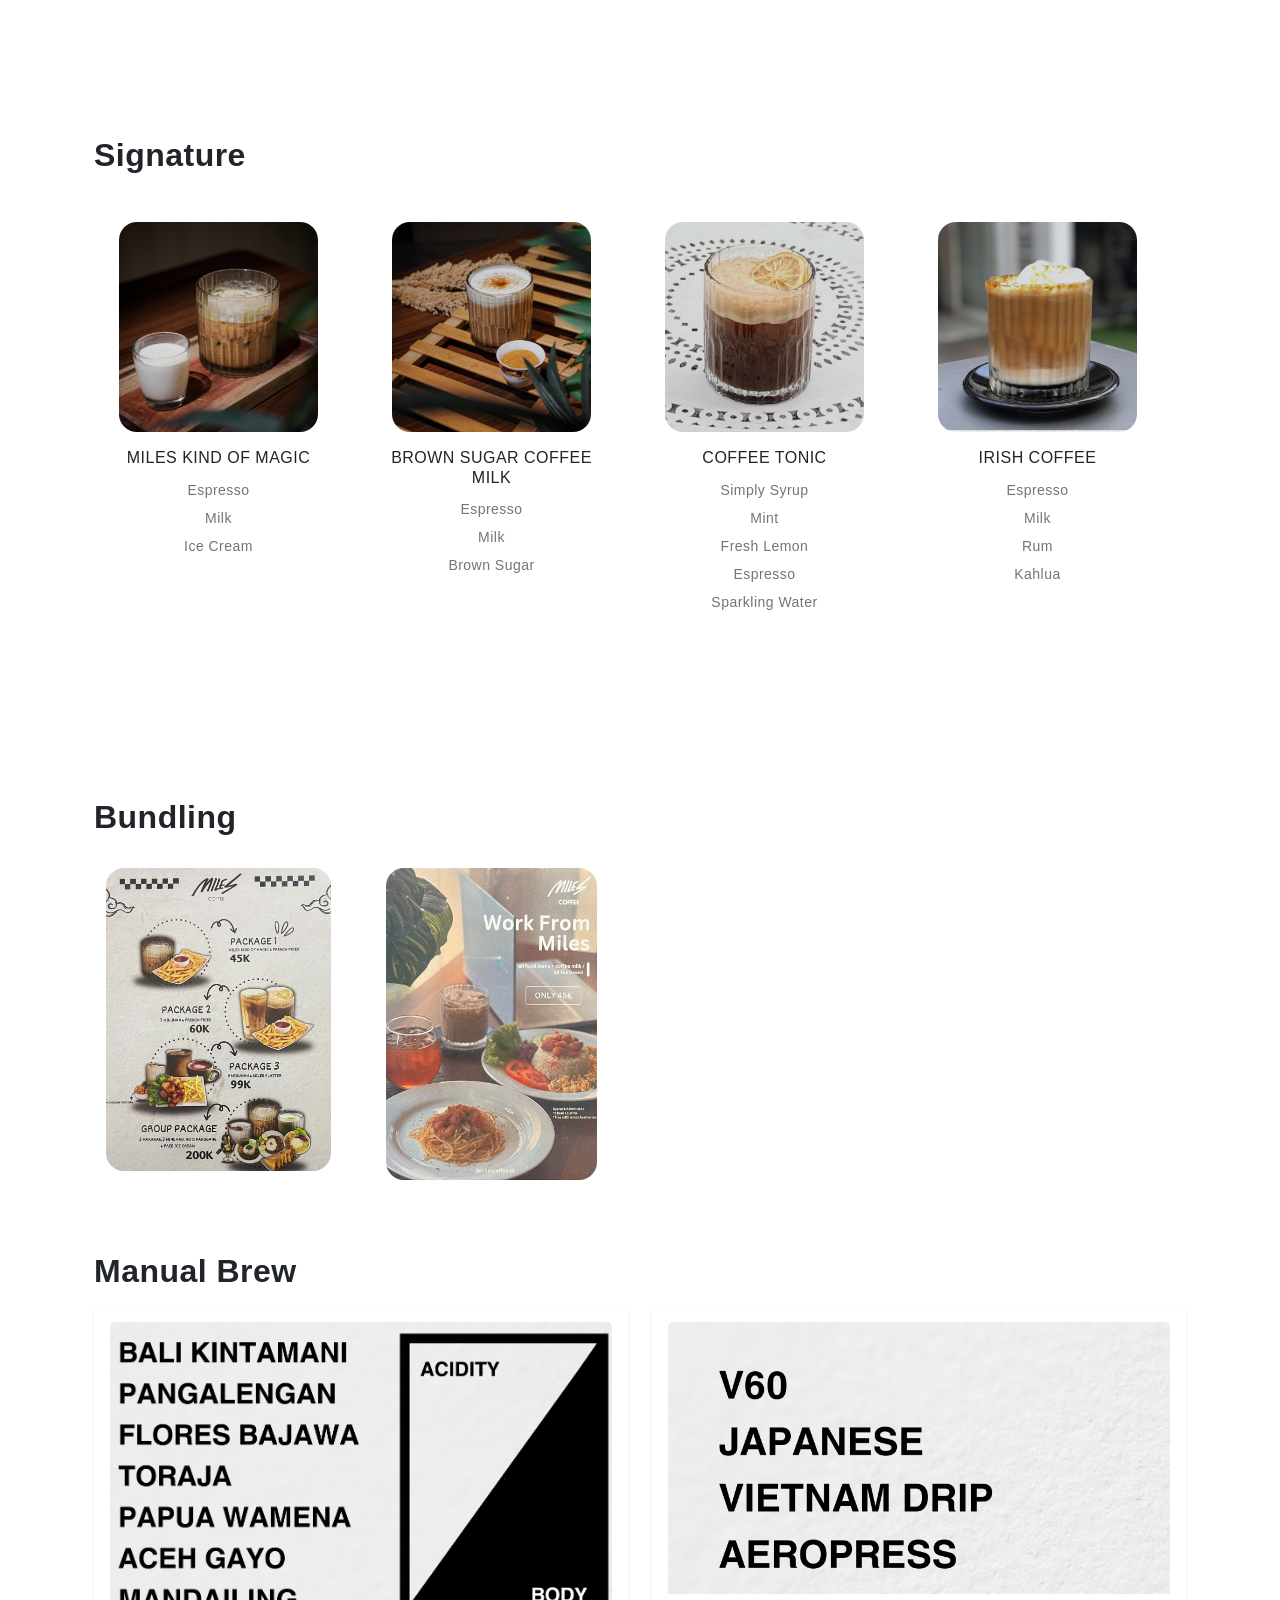
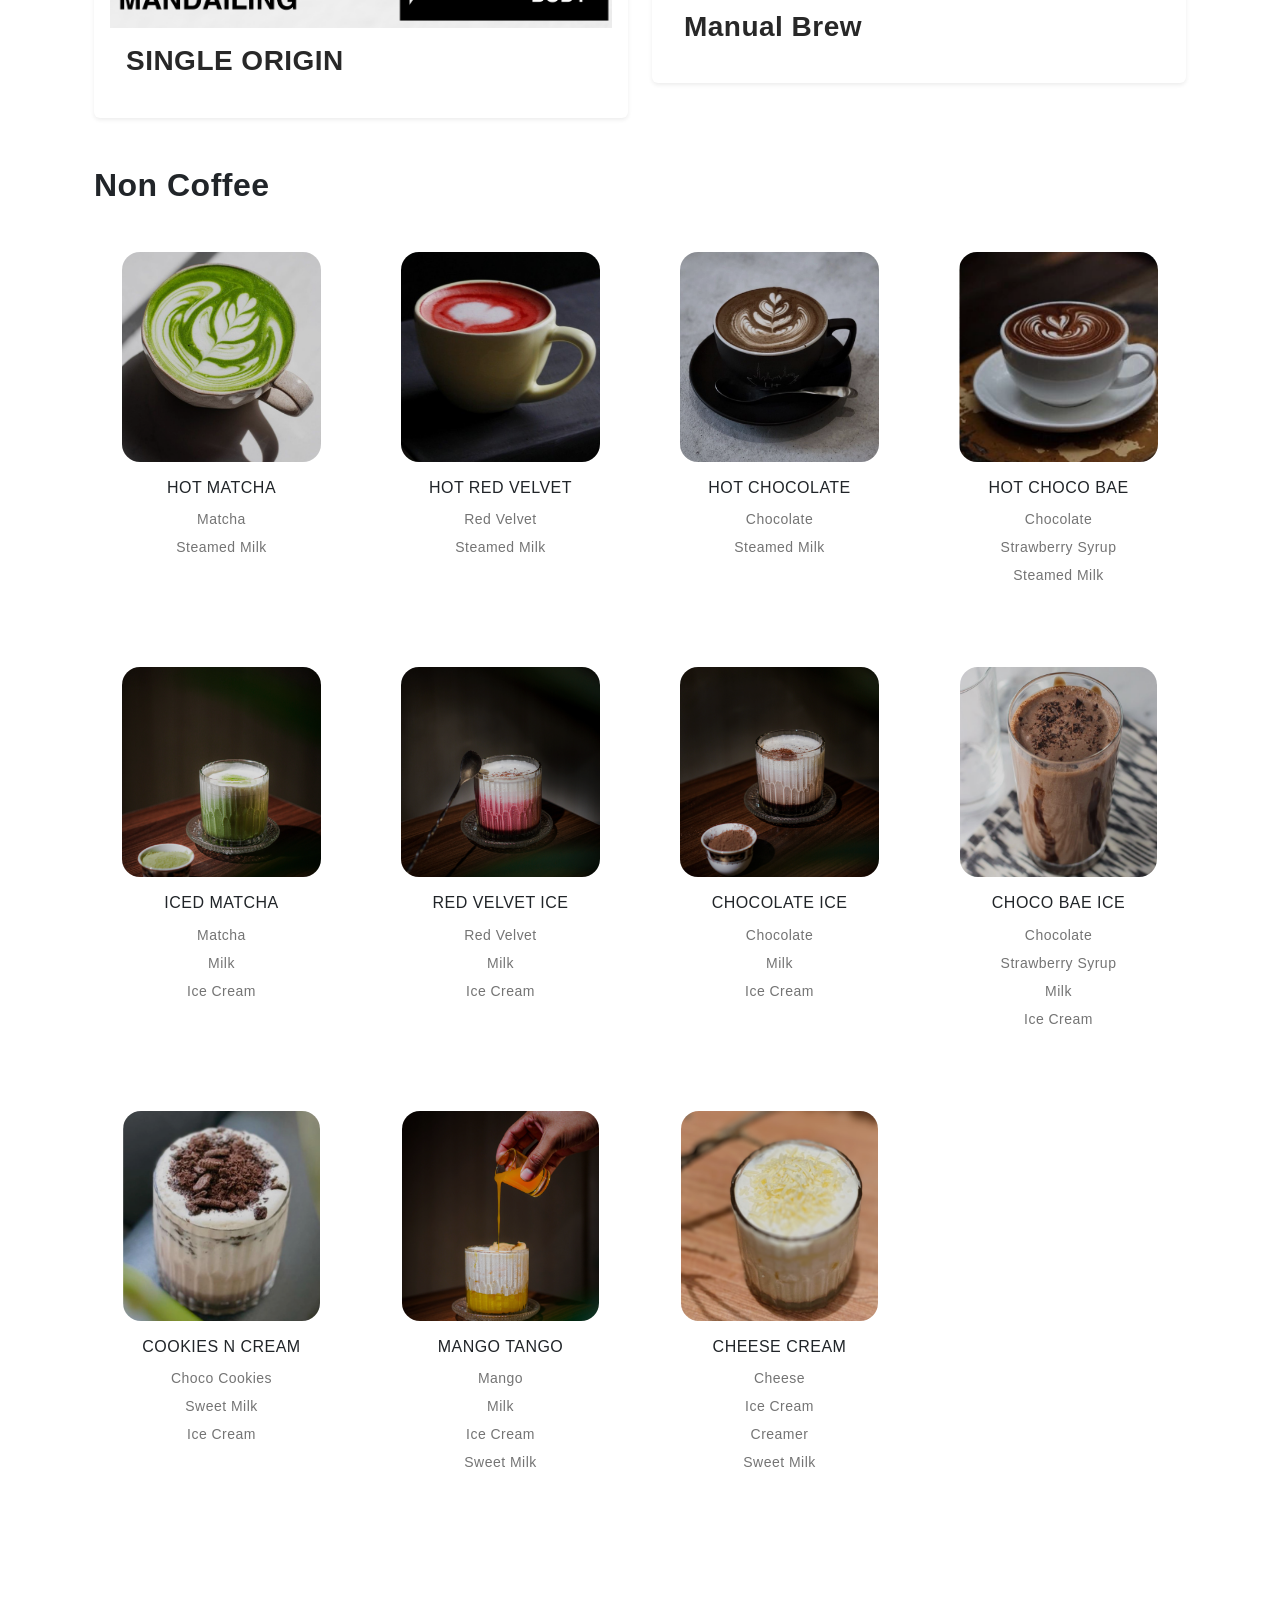
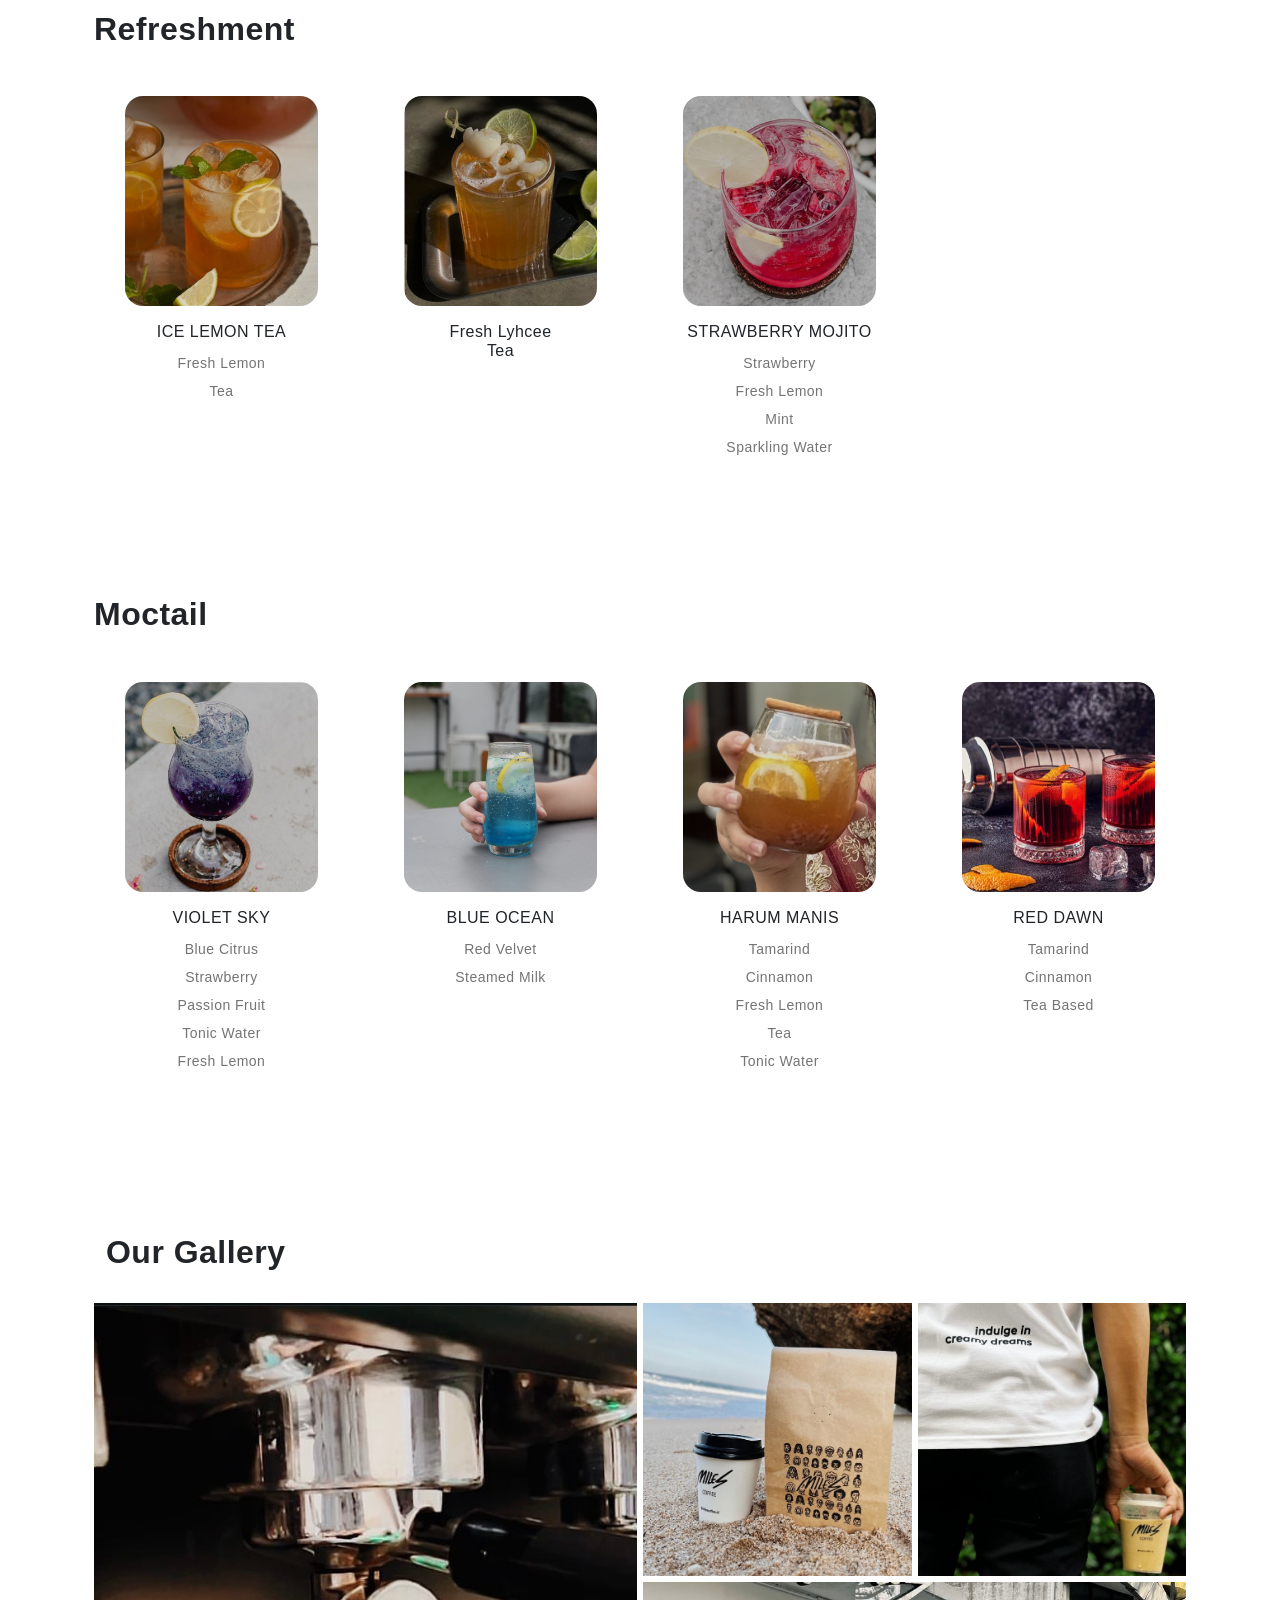
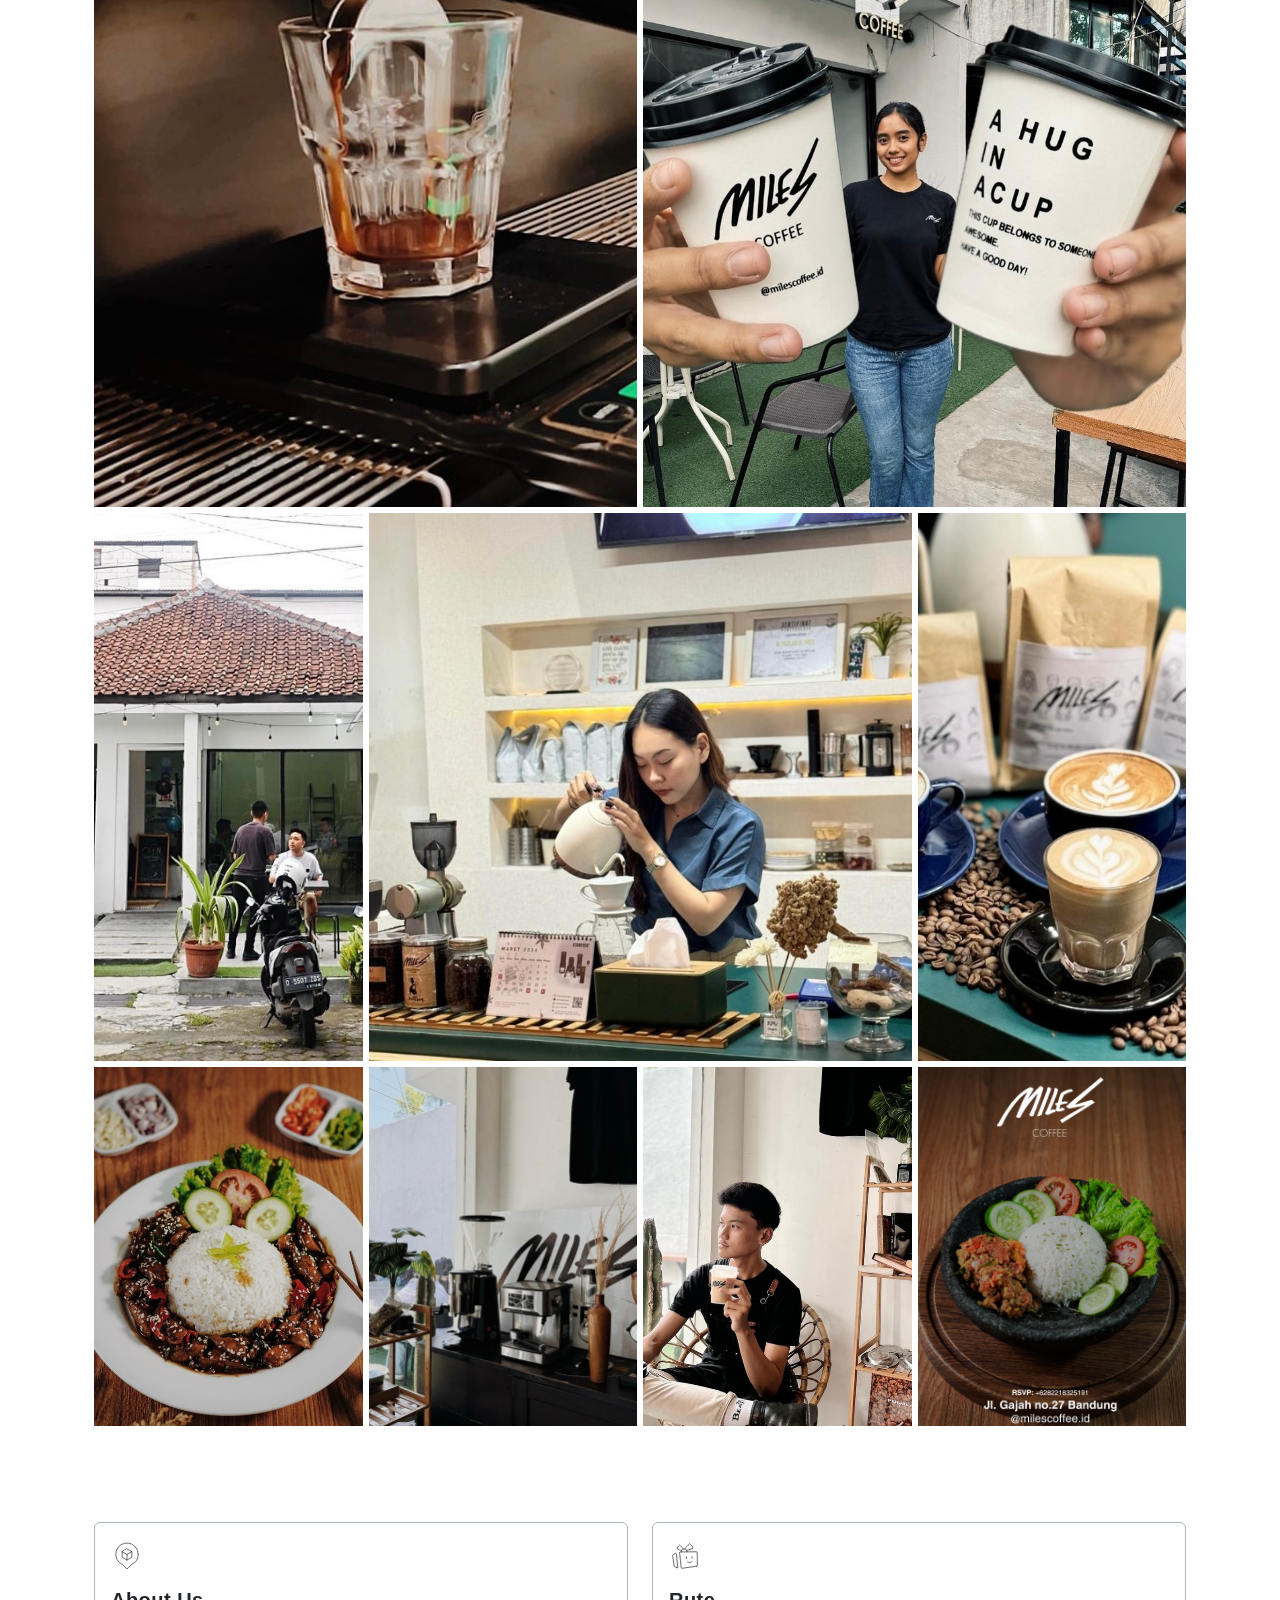
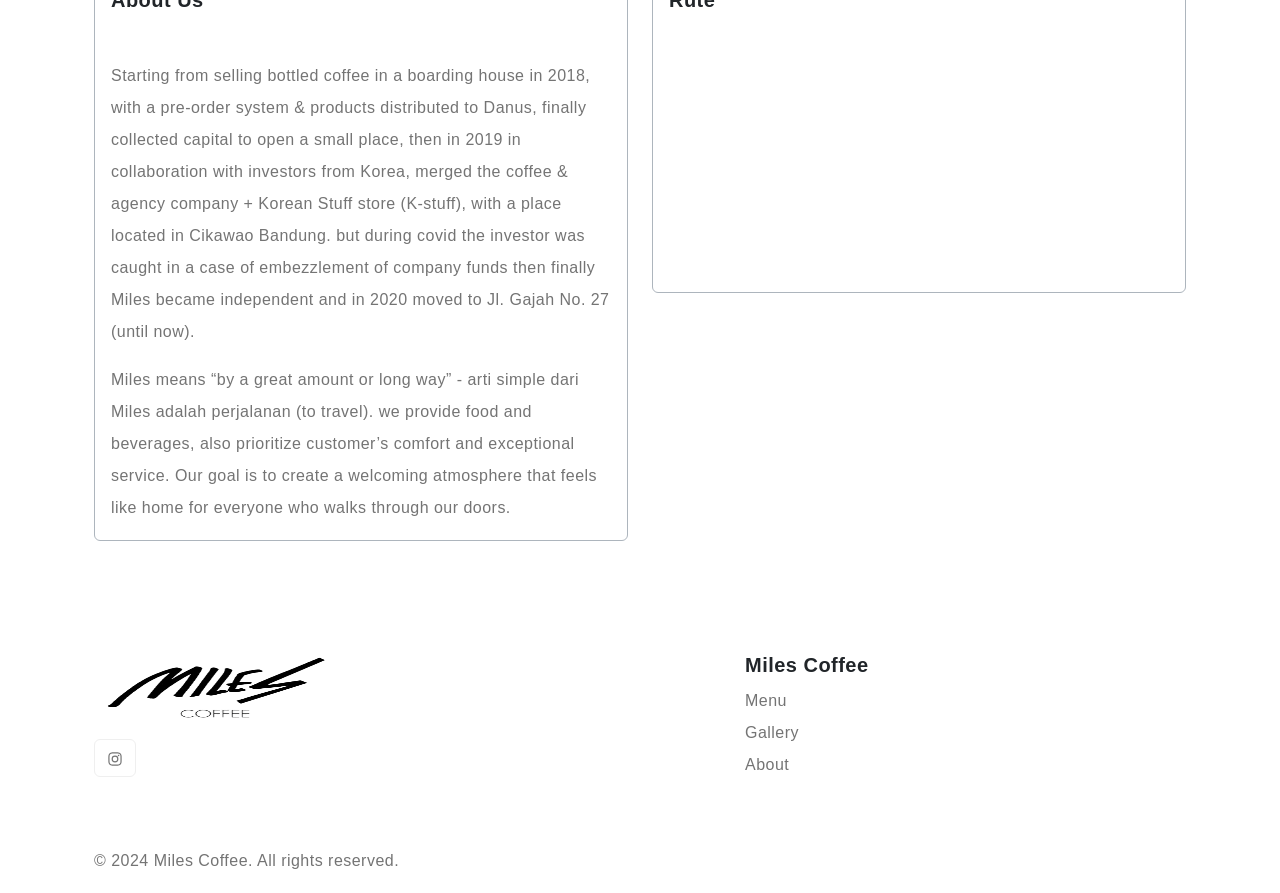
==== commit 3c664ad9: "Update open hour" ====
--- a/index.html
+++ b/index.html
@@ -38,8 +38,8 @@
     <meta name="msapplication-TileColor" content="#ffffff">
     <meta name="msapplication-TileImage" content="images/ms-icon-144x144.png">
     <meta name="theme-color" content="#ffffff">
-
   </head>
+
   <body>
 
     <!-- ICONS-->
@@ -193,6 +193,10 @@
               <a href="javascript:void(0);" class="btn btn-primary text-uppercase fs-6 rounded-pill px-4 py-3 mt-3">Start Shopping</a>
               <a href="javascript:void(0);" class="btn btn-dark text-uppercase fs-6 rounded-pill px-4 py-3 mt-3">Join Now</a>
             </div> -->
+
+            <div class="d-flex gap-3">
+              <h1><span class="fw-bold" style="color:grey">Open 07.00 - 23.00</span></h1>
+            </div>
 
             <div class="row my-5">
               <div class="col">
